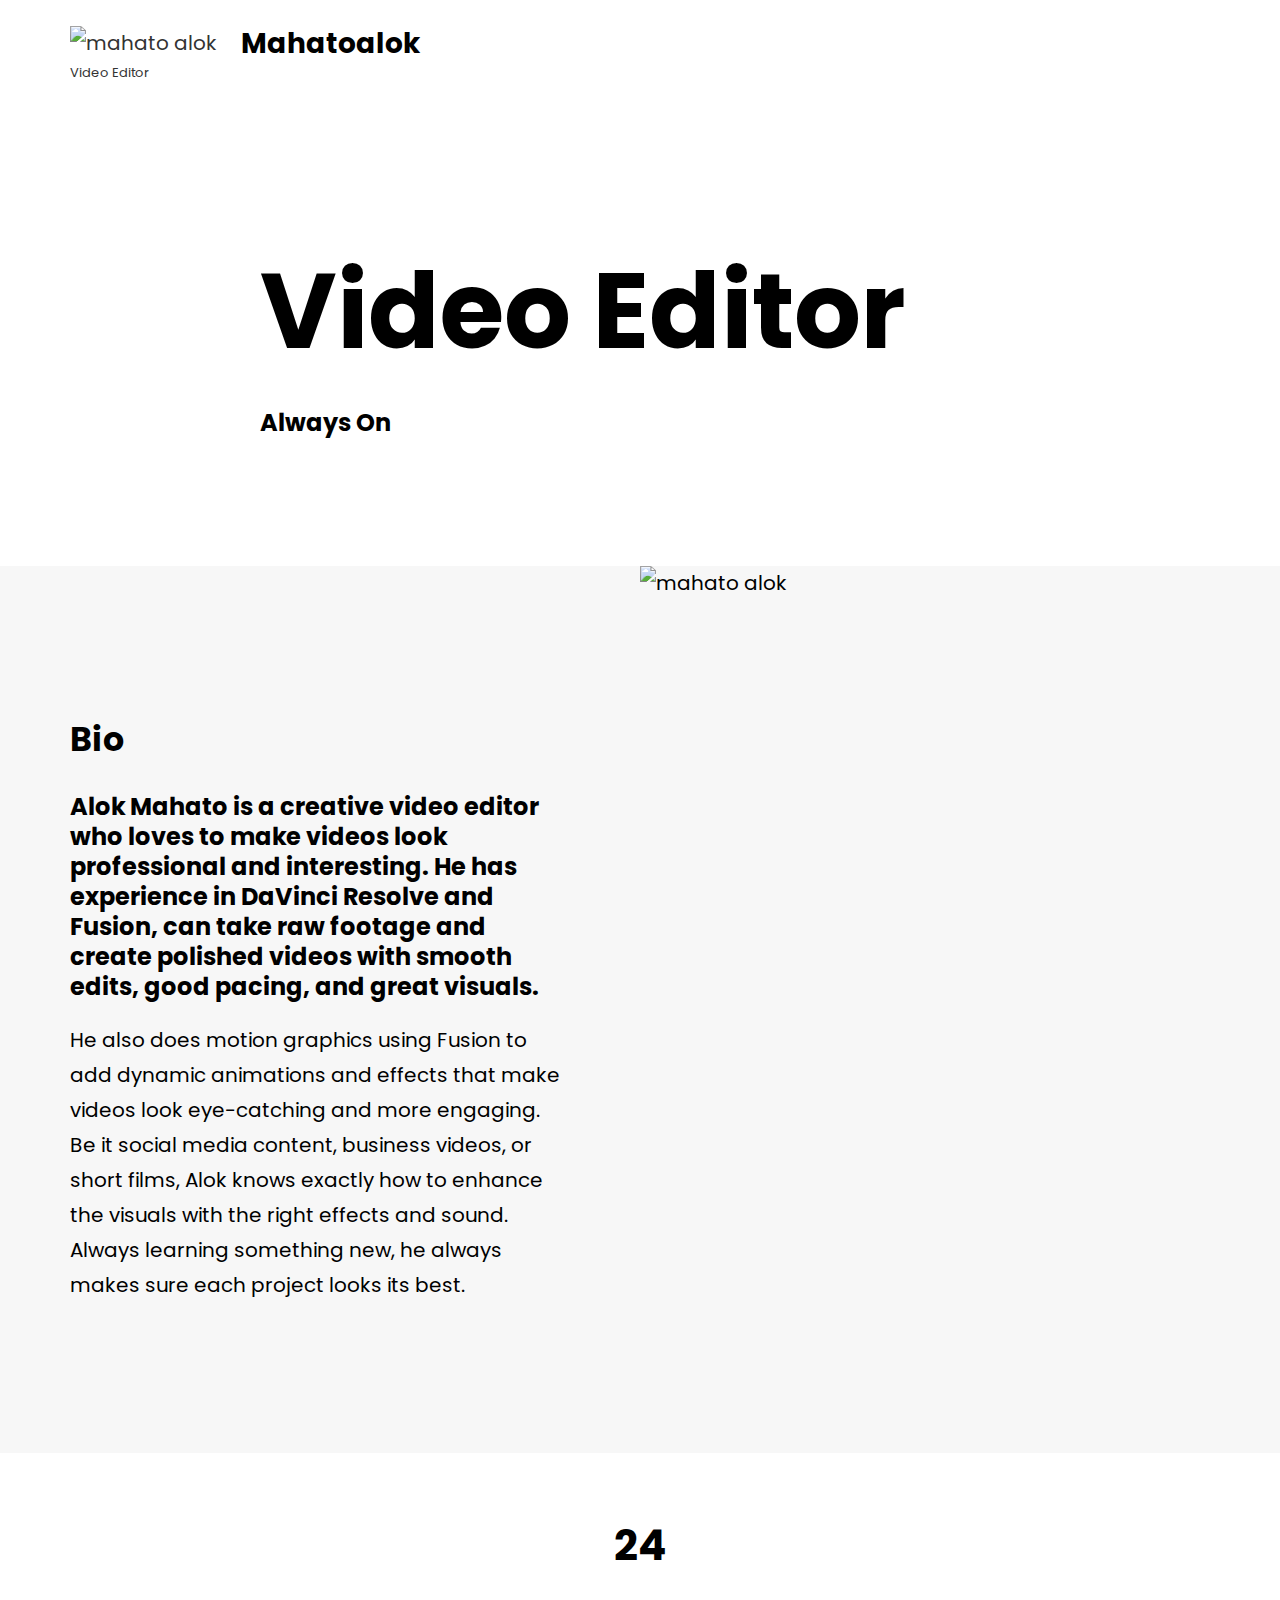
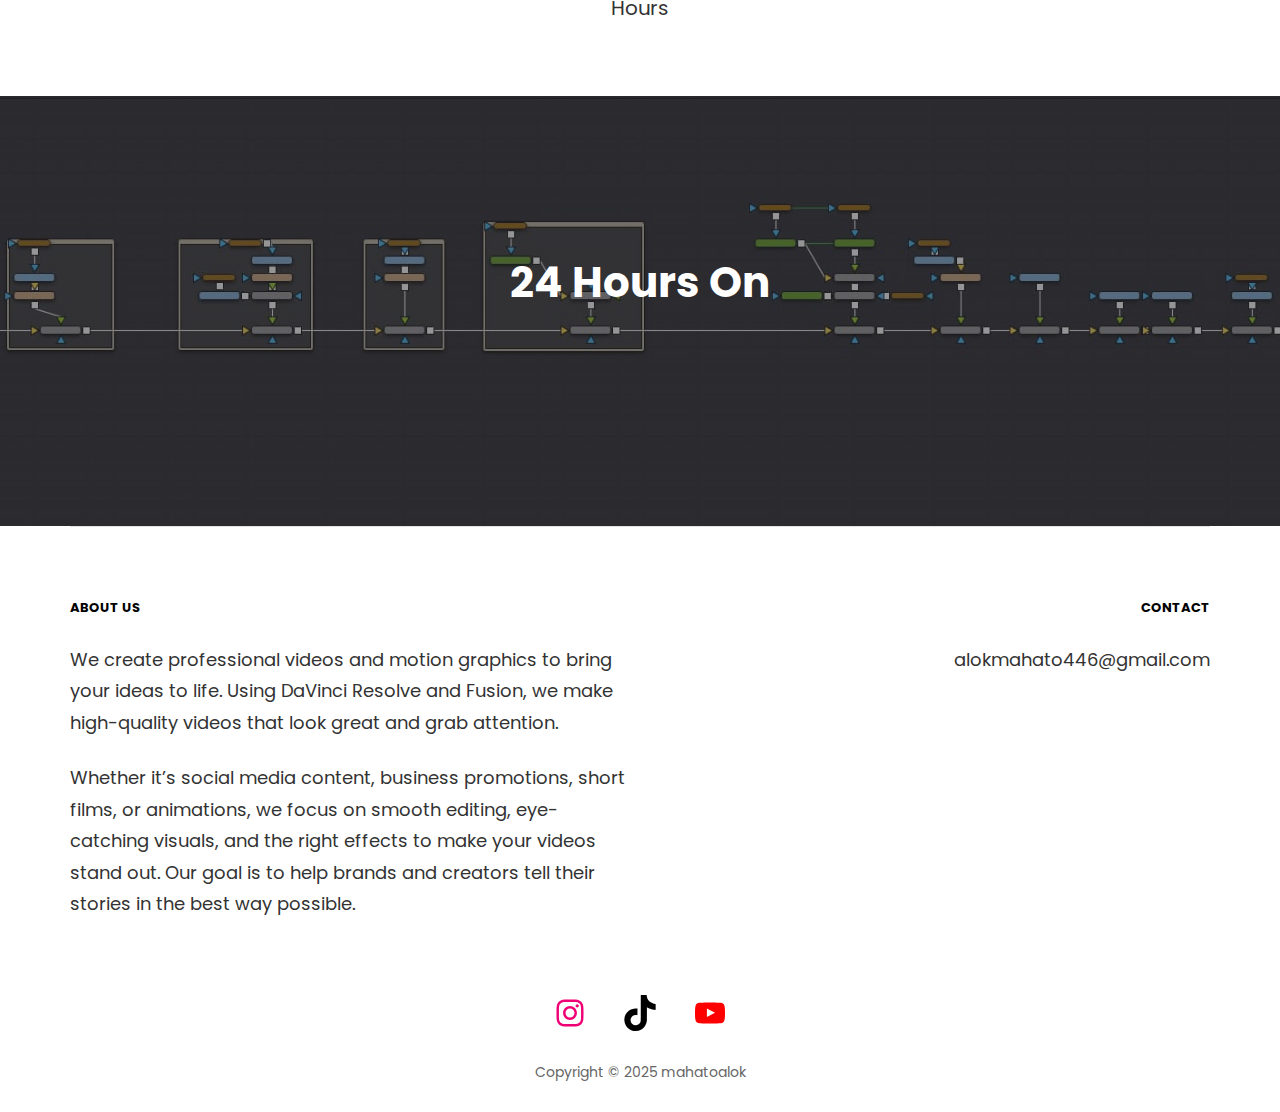
==== index.html @ 95d814dc "Add files via upload" ====
<!DOCTYPE html>
<html lang="en-US">
<head>
	<meta charset="UTF-8">
	<meta name="viewport" content="width=device-width, initial-scale=1">
<meta name="robots" content="max-image-preview:large">
	<style>img:is([sizes="auto" i], [sizes^="auto," i]) { contain-intrinsic-size: 3000px 1500px }</style>
	<title>mahatoalok &#8211; Video Editor</title>
<link rel="alternate" type="application/rss+xml" title="mahatoalok &raquo; Feed" href="./index.php/feed/index.html">
<link rel="alternate" type="application/rss+xml" title="mahatoalok &raquo; Comments Feed" href="./index.php/comments/feed/index.html">
<script>
window._wpemojiSettings = {"baseUrl":"https:\/\/s.w.org\/images\/core\/emoji\/15.0.3\/72x72\/","ext":".png","svgUrl":"https:\/\/s.w.org\/images\/core\/emoji\/15.0.3\/svg\/","svgExt":".svg","source":{"concatemoji":".\/\/wp-includes\/js\/wp-emoji-release.min.js?ver=6.7.2"}};
/*! This file is auto-generated */
!function(i,n){var o,s,e;function c(e){try{var t={supportTests:e,timestamp:(new Date).valueOf()};sessionStorage.setItem(o,JSON.stringify(t))}catch(e){}}function p(e,t,n){e.clearRect(0,0,e.canvas.width,e.canvas.height),e.fillText(t,0,0);var t=new Uint32Array(e.getImageData(0,0,e.canvas.width,e.canvas.height).data),r=(e.clearRect(0,0,e.canvas.width,e.canvas.height),e.fillText(n,0,0),new Uint32Array(e.getImageData(0,0,e.canvas.width,e.canvas.height).data));return t.every(function(e,t){return e===r[t]})}function u(e,t,n){switch(t){case"flag":return n(e,"🏳️‍⚧️","🏳️​⚧️")?!1:!n(e,"🇺🇳","🇺​🇳")&&!n(e,"🏴󠁧󠁢󠁥󠁮󠁧󠁿","🏴​󠁧​󠁢​󠁥​󠁮​󠁧​󠁿");case"emoji":return!n(e,"🐦‍⬛","🐦​⬛")}return!1}function f(e,t,n){var r="undefined"!=typeof WorkerGlobalScope&&self instanceof WorkerGlobalScope?new OffscreenCanvas(300,150):i.createElement("canvas"),a=r.getContext("2d",{willReadFrequently:!0}),o=(a.textBaseline="top",a.font="600 32px Arial",{});return e.forEach(function(e){o[e]=t(a,e,n)}),o}function t(e){var t=i.createElement("script");t.src=e,t.defer=!0,i.head.appendChild(t)}"undefined"!=typeof Promise&&(o="wpEmojiSettingsSupports",s=["flag","emoji"],n.supports={everything:!0,everythingExceptFlag:!0},e=new Promise(function(e){i.addEventListener("DOMContentLoaded",e,{once:!0})}),new Promise(function(t){var n=function(){try{var e=JSON.parse(sessionStorage.getItem(o));if("object"==typeof e&&"number"==typeof e.timestamp&&(new Date).valueOf()<e.timestamp+604800&&"object"==typeof e.supportTests)return e.supportTests}catch(e){}return null}();if(!n){if("undefined"!=typeof Worker&&"undefined"!=typeof OffscreenCanvas&&"undefined"!=typeof URL&&URL.createObjectURL&&"undefined"!=typeof Blob)try{var e="postMessage("+f.toString()+"("+[JSON.stringify(s),u.toString(),p.toString()].join(",")+"));",r=new Blob([e],{type:"text/javascript"}),a=new Worker(URL.createObjectURL(r),{name:"wpTestEmojiSupports"});return void(a.onmessage=function(e){c(n=e.data),a.terminate(),t(n)})}catch(e){}c(n=f(s,u,p))}t(n)}).then(function(e){for(var t in e)n.supports[t]=e[t],n.supports.everything=n.supports.everything&&n.supports[t],"flag"!==t&&(n.supports.everythingExceptFlag=n.supports.everythingExceptFlag&&n.supports[t]);n.supports.everythingExceptFlag=n.supports.everythingExceptFlag&&!n.supports.flag,n.DOMReady=!1,n.readyCallback=function(){n.DOMReady=!0}}).then(function(){return e}).then(function(){var e;n.supports.everything||(n.readyCallback(),(e=n.source||{}).concatemoji?t(e.concatemoji):e.wpemoji&&e.twemoji&&(t(e.twemoji),t(e.wpemoji)))}))}((window,document),window._wpemojiSettings);
</script>
<style id="wp-block-image-inline-css">.wp-block-image a{display:inline-block}.wp-block-image img{box-sizing:border-box;height:auto;max-width:100%;vertical-align:bottom}@media (prefers-reduced-motion:no-preference){.wp-block-image img.hide{visibility:hidden}.wp-block-image img.show{animation:show-content-image .4s}}.wp-block-image[style*=border-radius] img,.wp-block-image[style*=border-radius]>a{border-radius:inherit}.wp-block-image.has-custom-border img{box-sizing:border-box}.wp-block-image.aligncenter{text-align:center}.wp-block-image.alignfull a,.wp-block-image.alignwide a{width:100%}.wp-block-image.alignfull img,.wp-block-image.alignwide img{height:auto;width:100%}.wp-block-image .aligncenter,.wp-block-image .alignleft,.wp-block-image .alignright,.wp-block-image.aligncenter,.wp-block-image.alignleft,.wp-block-image.alignright{display:table}.wp-block-image .aligncenter>figcaption,.wp-block-image .alignleft>figcaption,.wp-block-image .alignright>figcaption,.wp-block-image.aligncenter>figcaption,.wp-block-image.alignleft>figcaption,.wp-block-image.alignright>figcaption{caption-side:bottom;display:table-caption}.wp-block-image .alignleft{float:left;margin:.5em 1em .5em 0}.wp-block-image .alignright{float:right;margin:.5em 0 .5em 1em}.wp-block-image .aligncenter{margin-left:auto;margin-right:auto}.wp-block-image :where(figcaption){margin-bottom:1em;margin-top:.5em}.wp-block-image.is-style-circle-mask img{border-radius:9999px}@supports ((-webkit-mask-image:none) or (mask-image:none)) or (-webkit-mask-image:none){.wp-block-image.is-style-circle-mask img{border-radius:0;-webkit-mask-image:url('data:image/svg+xml;utf8,<svg viewBox="0 0 100 100" xmlns="http://www.w3.org/2000/svg"><circle cx="50" cy="50" r="50"/></svg>');mask-image:url('data:image/svg+xml;utf8,<svg viewBox="0 0 100 100" xmlns="http://www.w3.org/2000/svg"><circle cx="50" cy="50" r="50"/></svg>');mask-mode:alpha;-webkit-mask-position:center;mask-position:center;-webkit-mask-repeat:no-repeat;mask-repeat:no-repeat;-webkit-mask-size:contain;mask-size:contain}}:root :where(.wp-block-image.is-style-rounded img,.wp-block-image .is-style-rounded img){border-radius:9999px}.wp-block-image figure{margin:0}.wp-lightbox-container{display:flex;flex-direction:column;position:relative}.wp-lightbox-container img{cursor:zoom-in}.wp-lightbox-container img:hover+button{opacity:1}.wp-lightbox-container button{align-items:center;-webkit-backdrop-filter:blur(16px) saturate(180%);backdrop-filter:blur(16px) saturate(180%);background-color:#5a5a5a40;border:none;border-radius:4px;cursor:zoom-in;display:flex;height:20px;justify-content:center;opacity:0;padding:0;position:absolute;right:16px;text-align:center;top:16px;transition:opacity .2s ease;width:20px;z-index:100}.wp-lightbox-container button:focus-visible{outline:3px auto #5a5a5a40;outline:3px auto -webkit-focus-ring-color;outline-offset:3px}.wp-lightbox-container button:hover{cursor:pointer;opacity:1}.wp-lightbox-container button:focus{opacity:1}.wp-lightbox-container button:focus,.wp-lightbox-container button:hover,.wp-lightbox-container button:not(:hover):not(:active):not(.has-background){background-color:#5a5a5a40;border:none}.wp-lightbox-overlay{box-sizing:border-box;cursor:zoom-out;height:100vh;left:0;overflow:hidden;position:fixed;top:0;visibility:hidden;width:100%;z-index:100000}.wp-lightbox-overlay .close-button{align-items:center;cursor:pointer;display:flex;justify-content:center;min-height:40px;min-width:40px;padding:0;position:absolute;right:calc(env(safe-area-inset-right) + 16px);top:calc(env(safe-area-inset-top) + 16px);z-index:5000000}.wp-lightbox-overlay .close-button:focus,.wp-lightbox-overlay .close-button:hover,.wp-lightbox-overlay .close-button:not(:hover):not(:active):not(.has-background){background:none;border:none}.wp-lightbox-overlay .lightbox-image-container{height:var(--wp--lightbox-container-height);left:50%;overflow:hidden;position:absolute;top:50%;transform:translate(-50%,-50%);transform-origin:top left;width:var(--wp--lightbox-container-width);z-index:9999999999}.wp-lightbox-overlay .wp-block-image{align-items:center;box-sizing:border-box;display:flex;height:100%;justify-content:center;margin:0;position:relative;transform-origin:0 0;width:100%;z-index:3000000}.wp-lightbox-overlay .wp-block-image img{height:var(--wp--lightbox-image-height);min-height:var(--wp--lightbox-image-height);min-width:var(--wp--lightbox-image-width);width:var(--wp--lightbox-image-width)}.wp-lightbox-overlay .wp-block-image figcaption{display:none}.wp-lightbox-overlay button{background:none;border:none}.wp-lightbox-overlay .scrim{background-color:#fff;height:100%;opacity:.9;position:absolute;width:100%;z-index:2000000}.wp-lightbox-overlay.active{animation:turn-on-visibility .25s both;visibility:visible}.wp-lightbox-overlay.active img{animation:turn-on-visibility .35s both}.wp-lightbox-overlay.show-closing-animation:not(.active){animation:turn-off-visibility .35s both}.wp-lightbox-overlay.show-closing-animation:not(.active) img{animation:turn-off-visibility .25s both}@media (prefers-reduced-motion:no-preference){.wp-lightbox-overlay.zoom.active{animation:none;opacity:1;visibility:visible}.wp-lightbox-overlay.zoom.active .lightbox-image-container{animation:lightbox-zoom-in .4s}.wp-lightbox-overlay.zoom.active .lightbox-image-container img{animation:none}.wp-lightbox-overlay.zoom.active .scrim{animation:turn-on-visibility .4s forwards}.wp-lightbox-overlay.zoom.show-closing-animation:not(.active){animation:none}.wp-lightbox-overlay.zoom.show-closing-animation:not(.active) .lightbox-image-container{animation:lightbox-zoom-out .4s}.wp-lightbox-overlay.zoom.show-closing-animation:not(.active) .lightbox-image-container img{animation:none}.wp-lightbox-overlay.zoom.show-closing-animation:not(.active) .scrim{animation:turn-off-visibility .4s forwards}}@keyframes show-content-image{0%{visibility:hidden}99%{visibility:hidden}to{visibility:visible}}@keyframes turn-on-visibility{0%{opacity:0}to{opacity:1}}@keyframes turn-off-visibility{0%{opacity:1;visibility:visible}99%{opacity:0;visibility:visible}to{opacity:0;visibility:hidden}}@keyframes lightbox-zoom-in{0%{transform:translate(calc((-100vw + var(--wp--lightbox-scrollbar-width))/2 + var(--wp--lightbox-initial-left-position)),calc(-50vh + var(--wp--lightbox-initial-top-position))) scale(var(--wp--lightbox-scale))}to{transform:translate(-50%,-50%) scale(1)}}@keyframes lightbox-zoom-out{0%{transform:translate(-50%,-50%) scale(1);visibility:visible}99%{visibility:visible}to{transform:translate(calc((-100vw + var(--wp--lightbox-scrollbar-width))/2 + var(--wp--lightbox-initial-left-position)),calc(-50vh + var(--wp--lightbox-initial-top-position))) scale(var(--wp--lightbox-scale));visibility:hidden}}</style>
<style id="wp-block-image-theme-inline-css">:root :where(.wp-block-image figcaption){color:#555;font-size:13px;text-align:center}.is-dark-theme :root :where(.wp-block-image figcaption){color:#ffffffa6}.wp-block-image{margin:0 0 1em}</style>
<style id="wp-block-site-title-inline-css">.wp-block-site-title{box-sizing:border-box}.wp-block-site-title :where(a){color:inherit;font-family:inherit;font-size:inherit;font-style:inherit;font-weight:inherit;letter-spacing:inherit;line-height:inherit;text-decoration:inherit}</style>
<style id="wp-block-group-inline-css">.wp-block-group{box-sizing:border-box}:where(.wp-block-group.wp-block-group-is-layout-constrained){position:relative}</style>
<style id="wp-block-group-theme-inline-css">:where(.wp-block-group.has-background){padding:1.25em 2.375em}</style>
<style id="wp-block-site-tagline-inline-css">.wp-block-site-tagline{box-sizing:border-box}</style>
<style id="wp-block-template-part-theme-inline-css">:root :where(.wp-block-template-part.has-background){margin-bottom:0;margin-top:0;padding:1.25em 2.375em}</style>
<style id="wp-block-heading-inline-css">h1.has-background,h2.has-background,h3.has-background,h4.has-background,h5.has-background,h6.has-background{padding:1.25em 2.375em}h1.has-text-align-left[style*=writing-mode]:where([style*=vertical-lr]),h1.has-text-align-right[style*=writing-mode]:where([style*=vertical-rl]),h2.has-text-align-left[style*=writing-mode]:where([style*=vertical-lr]),h2.has-text-align-right[style*=writing-mode]:where([style*=vertical-rl]),h3.has-text-align-left[style*=writing-mode]:where([style*=vertical-lr]),h3.has-text-align-right[style*=writing-mode]:where([style*=vertical-rl]),h4.has-text-align-left[style*=writing-mode]:where([style*=vertical-lr]),h4.has-text-align-right[style*=writing-mode]:where([style*=vertical-rl]),h5.has-text-align-left[style*=writing-mode]:where([style*=vertical-lr]),h5.has-text-align-right[style*=writing-mode]:where([style*=vertical-rl]),h6.has-text-align-left[style*=writing-mode]:where([style*=vertical-lr]),h6.has-text-align-right[style*=writing-mode]:where([style*=vertical-rl]){rotate:180deg}</style>
<link rel="stylesheet" id="wp-block-cover-css" href="./wp-includes/blocks/cover/style.min.css?ver=6.7.2" media="all">
<style id="wp-block-paragraph-inline-css">.is-small-text{font-size:.875em}.is-regular-text{font-size:1em}.is-large-text{font-size:2.25em}.is-larger-text{font-size:3em}.has-drop-cap:not(:focus):first-letter{float:left;font-size:8.4em;font-style:normal;font-weight:100;line-height:.68;margin:.05em .1em 0 0;text-transform:uppercase}body.rtl .has-drop-cap:not(:focus):first-letter{float:none;margin-left:.1em}p.has-drop-cap.has-background{overflow:hidden}:root :where(p.has-background){padding:1.25em 2.375em}:where(p.has-text-color:not(.has-link-color)) a{color:inherit}p.has-text-align-left[style*="writing-mode:vertical-lr"],p.has-text-align-right[style*="writing-mode:vertical-rl"]{rotate:180deg}</style>
<style id="wp-block-media-text-inline-css">.wp-block-media-text{box-sizing:border-box;
  /*!rtl:begin:ignore*/direction:ltr;
  /*!rtl:end:ignore*/display:grid;grid-template-columns:50% 1fr;grid-template-rows:auto}.wp-block-media-text.has-media-on-the-right{grid-template-columns:1fr 50%}.wp-block-media-text.is-vertically-aligned-top>.wp-block-media-text__content,.wp-block-media-text.is-vertically-aligned-top>.wp-block-media-text__media{align-self:start}.wp-block-media-text.is-vertically-aligned-center>.wp-block-media-text__content,.wp-block-media-text.is-vertically-aligned-center>.wp-block-media-text__media,.wp-block-media-text>.wp-block-media-text__content,.wp-block-media-text>.wp-block-media-text__media{align-self:center}.wp-block-media-text.is-vertically-aligned-bottom>.wp-block-media-text__content,.wp-block-media-text.is-vertically-aligned-bottom>.wp-block-media-text__media{align-self:end}.wp-block-media-text>.wp-block-media-text__media{
  /*!rtl:begin:ignore*/grid-column:1;grid-row:1;
  /*!rtl:end:ignore*/margin:0}.wp-block-media-text>.wp-block-media-text__content{direction:ltr;
  /*!rtl:begin:ignore*/grid-column:2;grid-row:1;
  /*!rtl:end:ignore*/padding:0 8%;word-break:break-word}.wp-block-media-text.has-media-on-the-right>.wp-block-media-text__media{
  /*!rtl:begin:ignore*/grid-column:2;grid-row:1
  /*!rtl:end:ignore*/}.wp-block-media-text.has-media-on-the-right>.wp-block-media-text__content{
  /*!rtl:begin:ignore*/grid-column:1;grid-row:1
  /*!rtl:end:ignore*/}.wp-block-media-text__media a{display:inline-block}.wp-block-media-text__media img,.wp-block-media-text__media video{height:auto;max-width:unset;vertical-align:middle;width:100%}.wp-block-media-text.is-image-fill>.wp-block-media-text__media{background-size:cover;height:100%;min-height:250px}.wp-block-media-text.is-image-fill>.wp-block-media-text__media>a{display:block;height:100%}.wp-block-media-text.is-image-fill>.wp-block-media-text__media img{height:1px;margin:-1px;overflow:hidden;padding:0;position:absolute;width:1px;clip:rect(0,0,0,0);border:0}.wp-block-media-text.is-image-fill-element>.wp-block-media-text__media{height:100%;min-height:250px;position:relative}.wp-block-media-text.is-image-fill-element>.wp-block-media-text__media>a{display:block;height:100%}.wp-block-media-text.is-image-fill-element>.wp-block-media-text__media img{height:100%;object-fit:cover;position:absolute;width:100%}@media (max-width:600px){.wp-block-media-text.is-stacked-on-mobile{grid-template-columns:100%!important}.wp-block-media-text.is-stacked-on-mobile>.wp-block-media-text__media{grid-column:1;grid-row:1}.wp-block-media-text.is-stacked-on-mobile>.wp-block-media-text__content{grid-column:1;grid-row:2}}</style>
<style id="wp-block-columns-inline-css">.wp-block-columns{align-items:normal!important;box-sizing:border-box;display:flex;flex-wrap:wrap!important}@media (min-width:782px){.wp-block-columns{flex-wrap:nowrap!important}}.wp-block-columns.are-vertically-aligned-top{align-items:flex-start}.wp-block-columns.are-vertically-aligned-center{align-items:center}.wp-block-columns.are-vertically-aligned-bottom{align-items:flex-end}@media (max-width:781px){.wp-block-columns:not(.is-not-stacked-on-mobile)>.wp-block-column{flex-basis:100%!important}}@media (min-width:782px){.wp-block-columns:not(.is-not-stacked-on-mobile)>.wp-block-column{flex-basis:0;flex-grow:1}.wp-block-columns:not(.is-not-stacked-on-mobile)>.wp-block-column[style*=flex-basis]{flex-grow:0}}.wp-block-columns.is-not-stacked-on-mobile{flex-wrap:nowrap!important}.wp-block-columns.is-not-stacked-on-mobile>.wp-block-column{flex-basis:0;flex-grow:1}.wp-block-columns.is-not-stacked-on-mobile>.wp-block-column[style*=flex-basis]{flex-grow:0}:where(.wp-block-columns){margin-bottom:1.75em}:where(.wp-block-columns.has-background){padding:1.25em 2.375em}.wp-block-column{flex-grow:1;min-width:0;overflow-wrap:break-word;word-break:break-word}.wp-block-column.is-vertically-aligned-top{align-self:flex-start}.wp-block-column.is-vertically-aligned-center{align-self:center}.wp-block-column.is-vertically-aligned-bottom{align-self:flex-end}.wp-block-column.is-vertically-aligned-stretch{align-self:stretch}.wp-block-column.is-vertically-aligned-bottom,.wp-block-column.is-vertically-aligned-center,.wp-block-column.is-vertically-aligned-top{width:100%}</style>
<link rel="stylesheet" id="wp-block-social-links-css" href="./wp-includes/blocks/social-links/style.min.css?ver=6.7.2" media="all">
<style id="wp-emoji-styles-inline-css">img.wp-smiley, img.emoji {
		display: inline !important;
		border: none !important;
		box-shadow: none !important;
		height: 1em !important;
		width: 1em !important;
		margin: 0 0.07em !important;
		vertical-align: -0.1em !important;
		background: none !important;
		padding: 0 !important;
	}</style>
<style id="wp-block-library-inline-css">:root{--wp-admin-theme-color:#007cba;--wp-admin-theme-color--rgb:0,124,186;--wp-admin-theme-color-darker-10:#006ba1;--wp-admin-theme-color-darker-10--rgb:0,107,161;--wp-admin-theme-color-darker-20:#005a87;--wp-admin-theme-color-darker-20--rgb:0,90,135;--wp-admin-border-width-focus:2px;--wp-block-synced-color:#7a00df;--wp-block-synced-color--rgb:122,0,223;--wp-bound-block-color:var(--wp-block-synced-color)}@media (min-resolution:192dpi){:root{--wp-admin-border-width-focus:1.5px}}.wp-element-button{cursor:pointer}:root{--wp--preset--font-size--normal:16px;--wp--preset--font-size--huge:42px}:root .has-very-light-gray-background-color{background-color:#eee}:root .has-very-dark-gray-background-color{background-color:#313131}:root .has-very-light-gray-color{color:#eee}:root .has-very-dark-gray-color{color:#313131}:root .has-vivid-green-cyan-to-vivid-cyan-blue-gradient-background{background:linear-gradient(135deg,#00d084,#0693e3)}:root .has-purple-crush-gradient-background{background:linear-gradient(135deg,#34e2e4,#4721fb 50%,#ab1dfe)}:root .has-hazy-dawn-gradient-background{background:linear-gradient(135deg,#faaca8,#dad0ec)}:root .has-subdued-olive-gradient-background{background:linear-gradient(135deg,#fafae1,#67a671)}:root .has-atomic-cream-gradient-background{background:linear-gradient(135deg,#fdd79a,#004a59)}:root .has-nightshade-gradient-background{background:linear-gradient(135deg,#330968,#31cdcf)}:root .has-midnight-gradient-background{background:linear-gradient(135deg,#020381,#2874fc)}.has-regular-font-size{font-size:1em}.has-larger-font-size{font-size:2.625em}.has-normal-font-size{font-size:var(--wp--preset--font-size--normal)}.has-huge-font-size{font-size:var(--wp--preset--font-size--huge)}.has-text-align-center{text-align:center}.has-text-align-left{text-align:left}.has-text-align-right{text-align:right}#end-resizable-editor-section{display:none}.aligncenter{clear:both}.items-justified-left{justify-content:flex-start}.items-justified-center{justify-content:center}.items-justified-right{justify-content:flex-end}.items-justified-space-between{justify-content:space-between}.screen-reader-text{border:0;clip:rect(1px,1px,1px,1px);clip-path:inset(50%);height:1px;margin:-1px;overflow:hidden;padding:0;position:absolute;width:1px;word-wrap:normal!important}.screen-reader-text:focus{background-color:#ddd;clip:auto!important;clip-path:none;color:#444;display:block;font-size:1em;height:auto;left:5px;line-height:normal;padding:15px 23px 14px;text-decoration:none;top:5px;width:auto;z-index:100000}html :where(.has-border-color){border-style:solid}html :where([style*=border-top-color]){border-top-style:solid}html :where([style*=border-right-color]){border-right-style:solid}html :where([style*=border-bottom-color]){border-bottom-style:solid}html :where([style*=border-left-color]){border-left-style:solid}html :where([style*=border-width]){border-style:solid}html :where([style*=border-top-width]){border-top-style:solid}html :where([style*=border-right-width]){border-right-style:solid}html :where([style*=border-bottom-width]){border-bottom-style:solid}html :where([style*=border-left-width]){border-left-style:solid}html :where(img[class*=wp-image-]){height:auto;max-width:100%}:where(figure){margin:0 0 1em}html :where(.is-position-sticky){--wp-admin--admin-bar--position-offset:var(--wp-admin--admin-bar--height,0px)}@media screen and (max-width:600px){html :where(.is-position-sticky){--wp-admin--admin-bar--position-offset:0px}}</style>
<style id="global-styles-inline-css">
:root{--wp--preset--aspect-ratio--square: 1;--wp--preset--aspect-ratio--4-3: 4/3;--wp--preset--aspect-ratio--3-4: 3/4;--wp--preset--aspect-ratio--3-2: 3/2;--wp--preset--aspect-ratio--2-3: 2/3;--wp--preset--aspect-ratio--16-9: 16/9;--wp--preset--aspect-ratio--9-16: 9/16;--wp--preset--color--black: #000000;--wp--preset--color--cyan-bluish-gray: #abb8c3;--wp--preset--color--white: #ffffff;--wp--preset--color--pale-pink: #f78da7;--wp--preset--color--vivid-red: #cf2e2e;--wp--preset--color--luminous-vivid-orange: #ff6900;--wp--preset--color--luminous-vivid-amber: #fcb900;--wp--preset--color--light-green-cyan: #7bdcb5;--wp--preset--color--vivid-green-cyan: #00d084;--wp--preset--color--pale-cyan-blue: #8ed1fc;--wp--preset--color--vivid-cyan-blue: #0693e3;--wp--preset--color--vivid-purple: #9b51e0;--wp--preset--color--background: #000000;--wp--preset--color--foreground: #ffffff;--wp--preset--color--secondary-bg-color: #f7f7f7;--wp--preset--color--primary: #0d0c0c;--wp--preset--color--color-light: #ffffff;--wp--preset--color--hover-color: #F95A38;--wp--preset--color--secondary-text-color: #999999;--wp--preset--color--tertiary: #666666;--wp--preset--color--body-text: #333333;--wp--preset--color--border-color: #e2e2e2;--wp--preset--color--title-color: #000000;--wp--preset--gradient--vivid-cyan-blue-to-vivid-purple: linear-gradient(135deg,rgba(6,147,227,1) 0%,rgb(155,81,224) 100%);--wp--preset--gradient--light-green-cyan-to-vivid-green-cyan: linear-gradient(135deg,rgb(122,220,180) 0%,rgb(0,208,130) 100%);--wp--preset--gradient--luminous-vivid-amber-to-luminous-vivid-orange: linear-gradient(135deg,rgba(252,185,0,1) 0%,rgba(255,105,0,1) 100%);--wp--preset--gradient--luminous-vivid-orange-to-vivid-red: linear-gradient(135deg,rgba(255,105,0,1) 0%,rgb(207,46,46) 100%);--wp--preset--gradient--very-light-gray-to-cyan-bluish-gray: linear-gradient(135deg,rgb(238,238,238) 0%,rgb(169,184,195) 100%);--wp--preset--gradient--cool-to-warm-spectrum: linear-gradient(135deg,rgb(74,234,220) 0%,rgb(151,120,209) 20%,rgb(207,42,186) 40%,rgb(238,44,130) 60%,rgb(251,105,98) 80%,rgb(254,248,76) 100%);--wp--preset--gradient--blush-light-purple: linear-gradient(135deg,rgb(255,206,236) 0%,rgb(152,150,240) 100%);--wp--preset--gradient--blush-bordeaux: linear-gradient(135deg,rgb(254,205,165) 0%,rgb(254,45,45) 50%,rgb(107,0,62) 100%);--wp--preset--gradient--luminous-dusk: linear-gradient(135deg,rgb(255,203,112) 0%,rgb(199,81,192) 50%,rgb(65,88,208) 100%);--wp--preset--gradient--pale-ocean: linear-gradient(135deg,rgb(255,245,203) 0%,rgb(182,227,212) 50%,rgb(51,167,181) 100%);--wp--preset--gradient--electric-grass: linear-gradient(135deg,rgb(202,248,128) 0%,rgb(113,206,126) 100%);--wp--preset--gradient--midnight: linear-gradient(135deg,rgb(2,3,129) 0%,rgb(40,116,252) 100%);--wp--preset--gradient--vertical-secondary-to-tertiary: linear-gradient(to bottom,var(--wp--preset--color--secondary) 0%,var(--wp--preset--color--tertiary) 100%);--wp--preset--gradient--vertical-foreground-to-background: linear-gradient(to bottom,var(--wp--preset--color--foreground) 0%,var(--wp--preset--color--background) 100%);--wp--preset--gradient--vertical-tertiary-to-background: linear-gradient(to bottom,var(--wp--preset--color--tertiary) 0%,var(--wp--preset--color--background) 100%);--wp--preset--gradient--diagonal-primary-to-foreground: linear-gradient(to bottom right,var(--wp--preset--color--primary) 0%,var(--wp--preset--color--foreground) 100%);--wp--preset--gradient--diagonal-secondary-to-background: linear-gradient(to bottom right,var(--wp--preset--color--secondary) 50%,var(--wp--preset--color--background) 50%);--wp--preset--gradient--diagonal-background-to-secondary: linear-gradient(to bottom right,var(--wp--preset--color--background) 50%,var(--wp--preset--color--secondary) 50%);--wp--preset--gradient--diagonal-tertiary-to-background: linear-gradient(to bottom right,var(--wp--preset--color--tertiary) 50%,var(--wp--preset--color--background) 50%);--wp--preset--gradient--diagonal-background-to-tertiary: linear-gradient(to bottom right,var(--wp--preset--color--background) 50%,var(--wp--preset--color--tertiary) 50%);--wp--preset--font-size--small: 15px;--wp--preset--font-size--medium: 16px;--wp--preset--font-size--large: clamp(28px,4.2vw,32px);--wp--preset--font-size--x-large: 42px;--wp--preset--font-size--tiny: 13px;--wp--preset--font-size--extra-small: 14px;--wp--preset--font-size--upper-heading: 18px;--wp--preset--font-size--body-default: clamp(18px,1.6vw,20px);--wp--preset--font-size--content-heading: clamp(20px,4.2vw,24px);--wp--preset--font-size--site-title: clamp(24px,4.2vw,28px);--wp--preset--font-size--extra-large: clamp(32px,6vw,36px);--wp--preset--font-size--semi-huge: clamp(32px,3vw,56px);--wp--preset--font-size--post-title: clamp(42px,3vw,77px);--wp--preset--font-size--huge-display: clamp(56px,8.2vw,180px);--wp--preset--font-family--poppins: "Poppins", serif;--wp--preset--font-family--smooch: "Smooch", cursive;--wp--preset--spacing--20: 0.44rem;--wp--preset--spacing--30: 0.67rem;--wp--preset--spacing--40: 1rem;--wp--preset--spacing--50: 1.5rem;--wp--preset--spacing--60: 2.25rem;--wp--preset--spacing--70: 3.38rem;--wp--preset--spacing--80: 5.06rem;--wp--preset--shadow--natural: 6px 6px 9px rgba(0, 0, 0, 0.2);--wp--preset--shadow--deep: 12px 12px 50px rgba(0, 0, 0, 0.4);--wp--preset--shadow--sharp: 6px 6px 0px rgba(0, 0, 0, 0.2);--wp--preset--shadow--outlined: 6px 6px 0px -3px rgba(255, 255, 255, 1), 6px 6px rgba(0, 0, 0, 1);--wp--preset--shadow--crisp: 6px 6px 0px rgba(0, 0, 0, 1);--wp--custom--spacing--extra-small: clamp(14px, 2.5vw, 35px);--wp--custom--spacing--wp-post: clamp(30px, 5.5vw, 49px);--wp--custom--spacing--wp-comment-horizontal: clamp(30px, 5.5vw, 56px);--wp--custom--spacing--wp-comment-vertical: clamp(30px, 5.5vw, 49px);--wp--custom--spacing--wp-block-sidebar: clamp(0px,8vw,21px);--wp--custom--spacing--wp-block-sidebar-widget: clamp(30px, 5.5vw, 63px);--wp--custom--spacing--wp-block-page-numbers: clamp(49px, 8vw, 63px);--wp--custom--spacing--normal: clamp(30px, 5.5vw, 40px);--wp--custom--spacing--small: max(1.75rem, 5.5vw);--wp--custom--spacing--medium: clamp(2rem, 8vw, calc(4 * var(--wp--style--block-gap)));--wp--custom--spacing--large: clamp(5.5rem, 10vw, 5.0625rem);--wp--custom--spacing--outer: var(--wp--custom--spacing--small, 1.25rem);--wp--custom--spacing--section-block-top: clamp(42px, 5.5vw, 105px);--wp--custom--spacing--section-block-bottom: clamp(42px, 5.5vw, 105px);--wp--custom--spacing--main-block-gap: clamp(42px, 5.5vw, 105px);--wp--custom--spacing--column-gap: clamp(30px, 5.5vw, 42px);--wp--custom--spacing--section-heading: clamp(30px, 5.5vw, 42px);--wp--custom--spacing--footer-gap: clamp(42px, 5.5vw, 70px);--wp--custom--background--hamburger-icon: url( "data:image/svg+xml,<svg viewBox='0 0 16 16' fill='%23333' xmlns='http://www.w3.org/2000/svg'><path fill-rule='evenodd' d='M2.5 12a.5.5 0 0 1 .5-.5h10a.5.5 0 0 1 0 1H3a.5.5 0 0 1-.5-.5zm0-4a.5.5 0 0 1 .5-.5h10a.5.5 0 0 1 0 1H3a.5.5 0 0 1-.5-.5zm0-4a.5.5 0 0 1 .5-.5h10a.5.5 0 0 1 0 1H3a.5.5 0 0 1-.5-.5z'/>" );--wp--custom--typography--font-size--heading-one: clamp(42px,3vw,56px);--wp--custom--typography--font-size--heading-two: clamp(32px,2.6vw,49px);--wp--custom--typography--font-size--heading-three: clamp(28px,1.9vw,36px);--wp--custom--typography--font-size--heading-four: clamp(24px,1.5vw,28px);--wp--custom--typography--font-size--heading-five: clamp(18px,1.3vw,24px);--wp--custom--typography--font-size--heading-six: 18px;--wp--custom--typography--font-size--post-title: var(--wp--preset--font-size--post-title);--wp--custom--typography--line-height--heading-one: 1.375;--wp--custom--typography--line-height--heading-two: 1.428;--wp--custom--typography--line-height--heading-three: 1.361;--wp--custom--typography--line-height--heading-four: 1.25;--wp--custom--typography--line-height--heading-five: 1.1667;--wp--custom--typography--line-height--heading-six: 1.75;--wp--custom--typography--line-height--paragraph: 1.75;--wp--custom--typography--line-height--post-title: 1.375;--wp--custom--typography--line-height--extra-small: 21px;--wp--custom--typography--line-height--small: 28px;--wp--custom--typography--line-height--normal: normal;--wp--custom--typography--font-weight--light: 300;--wp--custom--typography--font-weight--normal: 400;--wp--custom--typography--font-weight--medium: 500;--wp--custom--typography--font-weight--semi-bold: 600;--wp--custom--typography--font-weight--bold: 700;--wp--custom--typography--font-weight--extra-bold: 900;}:root { --wp--style--global--content-size: 760px;--wp--style--global--wide-size: 1400px; }:where(body) { margin: 0; }.wp-site-blocks > .alignleft { float: left; margin-right: 2em; }.wp-site-blocks > .alignright { float: right; margin-left: 2em; }.wp-site-blocks > .aligncenter { justify-content: center; margin-left: auto; margin-right: auto; }:where(.wp-site-blocks) > * { margin-block-start: 1.5rem; margin-block-end: 0; }:where(.wp-site-blocks) > :first-child { margin-block-start: 0; }:where(.wp-site-blocks) > :last-child { margin-block-end: 0; }:root { --wp--style--block-gap: 1.5rem; }:root :where(.is-layout-flow) > :first-child{margin-block-start: 0;}:root :where(.is-layout-flow) > :last-child{margin-block-end: 0;}:root :where(.is-layout-flow) > *{margin-block-start: 1.5rem;margin-block-end: 0;}:root :where(.is-layout-constrained) > :first-child{margin-block-start: 0;}:root :where(.is-layout-constrained) > :last-child{margin-block-end: 0;}:root :where(.is-layout-constrained) > *{margin-block-start: 1.5rem;margin-block-end: 0;}:root :where(.is-layout-flex){gap: 1.5rem;}:root :where(.is-layout-grid){gap: 1.5rem;}.is-layout-flow > .alignleft{float: left;margin-inline-start: 0;margin-inline-end: 2em;}.is-layout-flow > .alignright{float: right;margin-inline-start: 2em;margin-inline-end: 0;}.is-layout-flow > .aligncenter{margin-left: auto !important;margin-right: auto !important;}.is-layout-constrained > .alignleft{float: left;margin-inline-start: 0;margin-inline-end: 2em;}.is-layout-constrained > .alignright{float: right;margin-inline-start: 2em;margin-inline-end: 0;}.is-layout-constrained > .aligncenter{margin-left: auto !important;margin-right: auto !important;}.is-layout-constrained > :where(:not(.alignleft):not(.alignright):not(.alignfull)){max-width: var(--wp--style--global--content-size);margin-left: auto !important;margin-right: auto !important;}.is-layout-constrained > .alignwide{max-width: var(--wp--style--global--wide-size);}body .is-layout-flex{display: flex;}.is-layout-flex{flex-wrap: wrap;align-items: center;}.is-layout-flex > :is(*, div){margin: 0;}body .is-layout-grid{display: grid;}.is-layout-grid > :is(*, div){margin: 0;}body{background-color: var(--wp--preset--color--foreground);color: var(--wp--preset--color--body-text);font-family: var(--wp--preset--font-family--poppins);font-size: var(--wp--preset--font-size--body-default);line-height: var(--wp--custom--typography--line-height--paragraph);padding-top: 0px;padding-right: 0px;padding-bottom: 0px;padding-left: 0px;}a:where(:not(.wp-element-button)){color: var(--wp--preset--color--tertiary);text-decoration: underline;}h1{font-size: var(--wp--custom--typography--font-size--heading-one);line-height: var(--wp--custom--typography--line-height--heading-one);}h2{font-size: var(--wp--custom--typography--font-size--heading-two);line-height: var(--wp--custom--typography--line-height--heading-two);}h3{font-size: var(--wp--custom--typography--font-size--heading-three);line-height: var(--wp--custom--typography--line-height--heading-three);}h4{font-size: var(--wp--custom--typography--font-size--heading-four);line-height: var(--wp--custom--typography--line-height--heading-four);}h5{font-size: var(--wp--custom--typography--font-size--heading-five);line-height: var(--wp--custom--typography--line-height--heading-five);}h6{font-size: var(--wp--custom--typography--font-size--heading-six);line-height: var(--wp--custom--typography--line-height--heading-six);}:root :where(.wp-element-button, .wp-block-button__link){background-color: #32373c;border-width: 0;color: #fff;font-family: inherit;font-size: inherit;line-height: inherit;padding: calc(0.667em + 2px) calc(1.333em + 2px);text-decoration: none;}.has-black-color{color: var(--wp--preset--color--black) !important;}.has-cyan-bluish-gray-color{color: var(--wp--preset--color--cyan-bluish-gray) !important;}.has-white-color{color: var(--wp--preset--color--white) !important;}.has-pale-pink-color{color: var(--wp--preset--color--pale-pink) !important;}.has-vivid-red-color{color: var(--wp--preset--color--vivid-red) !important;}.has-luminous-vivid-orange-color{color: var(--wp--preset--color--luminous-vivid-orange) !important;}.has-luminous-vivid-amber-color{color: var(--wp--preset--color--luminous-vivid-amber) !important;}.has-light-green-cyan-color{color: var(--wp--preset--color--light-green-cyan) !important;}.has-vivid-green-cyan-color{color: var(--wp--preset--color--vivid-green-cyan) !important;}.has-pale-cyan-blue-color{color: var(--wp--preset--color--pale-cyan-blue) !important;}.has-vivid-cyan-blue-color{color: var(--wp--preset--color--vivid-cyan-blue) !important;}.has-vivid-purple-color{color: var(--wp--preset--color--vivid-purple) !important;}.has-background-color{color: var(--wp--preset--color--background) !important;}.has-foreground-color{color: var(--wp--preset--color--foreground) !important;}.has-secondary-bg-color-color{color: var(--wp--preset--color--secondary-bg-color) !important;}.has-primary-color{color: var(--wp--preset--color--primary) !important;}.has-color-light-color{color: var(--wp--preset--color--color-light) !important;}.has-hover-color-color{color: var(--wp--preset--color--hover-color) !important;}.has-secondary-text-color-color{color: var(--wp--preset--color--secondary-text-color) !important;}.has-tertiary-color{color: var(--wp--preset--color--tertiary) !important;}.has-body-text-color{color: var(--wp--preset--color--body-text) !important;}.has-border-color-color{color: var(--wp--preset--color--border-color) !important;}.has-title-color-color{color: var(--wp--preset--color--title-color) !important;}.has-black-background-color{background-color: var(--wp--preset--color--black) !important;}.has-cyan-bluish-gray-background-color{background-color: var(--wp--preset--color--cyan-bluish-gray) !important;}.has-white-background-color{background-color: var(--wp--preset--color--white) !important;}.has-pale-pink-background-color{background-color: var(--wp--preset--color--pale-pink) !important;}.has-vivid-red-background-color{background-color: var(--wp--preset--color--vivid-red) !important;}.has-luminous-vivid-orange-background-color{background-color: var(--wp--preset--color--luminous-vivid-orange) !important;}.has-luminous-vivid-amber-background-color{background-color: var(--wp--preset--color--luminous-vivid-amber) !important;}.has-light-green-cyan-background-color{background-color: var(--wp--preset--color--light-green-cyan) !important;}.has-vivid-green-cyan-background-color{background-color: var(--wp--preset--color--vivid-green-cyan) !important;}.has-pale-cyan-blue-background-color{background-color: var(--wp--preset--color--pale-cyan-blue) !important;}.has-vivid-cyan-blue-background-color{background-color: var(--wp--preset--color--vivid-cyan-blue) !important;}.has-vivid-purple-background-color{background-color: var(--wp--preset--color--vivid-purple) !important;}.has-background-background-color{background-color: var(--wp--preset--color--background) !important;}.has-foreground-background-color{background-color: var(--wp--preset--color--foreground) !important;}.has-secondary-bg-color-background-color{background-color: var(--wp--preset--color--secondary-bg-color) !important;}.has-primary-background-color{background-color: var(--wp--preset--color--primary) !important;}.has-color-light-background-color{background-color: var(--wp--preset--color--color-light) !important;}.has-hover-color-background-color{background-color: var(--wp--preset--color--hover-color) !important;}.has-secondary-text-color-background-color{background-color: var(--wp--preset--color--secondary-text-color) !important;}.has-tertiary-background-color{background-color: var(--wp--preset--color--tertiary) !important;}.has-body-text-background-color{background-color: var(--wp--preset--color--body-text) !important;}.has-border-color-background-color{background-color: var(--wp--preset--color--border-color) !important;}.has-title-color-background-color{background-color: var(--wp--preset--color--title-color) !important;}.has-black-border-color{border-color: var(--wp--preset--color--black) !important;}.has-cyan-bluish-gray-border-color{border-color: var(--wp--preset--color--cyan-bluish-gray) !important;}.has-white-border-color{border-color: var(--wp--preset--color--white) !important;}.has-pale-pink-border-color{border-color: var(--wp--preset--color--pale-pink) !important;}.has-vivid-red-border-color{border-color: var(--wp--preset--color--vivid-red) !important;}.has-luminous-vivid-orange-border-color{border-color: var(--wp--preset--color--luminous-vivid-orange) !important;}.has-luminous-vivid-amber-border-color{border-color: var(--wp--preset--color--luminous-vivid-amber) !important;}.has-light-green-cyan-border-color{border-color: var(--wp--preset--color--light-green-cyan) !important;}.has-vivid-green-cyan-border-color{border-color: var(--wp--preset--color--vivid-green-cyan) !important;}.has-pale-cyan-blue-border-color{border-color: var(--wp--preset--color--pale-cyan-blue) !important;}.has-vivid-cyan-blue-border-color{border-color: var(--wp--preset--color--vivid-cyan-blue) !important;}.has-vivid-purple-border-color{border-color: var(--wp--preset--color--vivid-purple) !important;}.has-background-border-color{border-color: var(--wp--preset--color--background) !important;}.has-foreground-border-color{border-color: var(--wp--preset--color--foreground) !important;}.has-secondary-bg-color-border-color{border-color: var(--wp--preset--color--secondary-bg-color) !important;}.has-primary-border-color{border-color: var(--wp--preset--color--primary) !important;}.has-color-light-border-color{border-color: var(--wp--preset--color--color-light) !important;}.has-hover-color-border-color{border-color: var(--wp--preset--color--hover-color) !important;}.has-secondary-text-color-border-color{border-color: var(--wp--preset--color--secondary-text-color) !important;}.has-tertiary-border-color{border-color: var(--wp--preset--color--tertiary) !important;}.has-body-text-border-color{border-color: var(--wp--preset--color--body-text) !important;}.has-border-color-border-color{border-color: var(--wp--preset--color--border-color) !important;}.has-title-color-border-color{border-color: var(--wp--preset--color--title-color) !important;}.has-vivid-cyan-blue-to-vivid-purple-gradient-background{background: var(--wp--preset--gradient--vivid-cyan-blue-to-vivid-purple) !important;}.has-light-green-cyan-to-vivid-green-cyan-gradient-background{background: var(--wp--preset--gradient--light-green-cyan-to-vivid-green-cyan) !important;}.has-luminous-vivid-amber-to-luminous-vivid-orange-gradient-background{background: var(--wp--preset--gradient--luminous-vivid-amber-to-luminous-vivid-orange) !important;}.has-luminous-vivid-orange-to-vivid-red-gradient-background{background: var(--wp--preset--gradient--luminous-vivid-orange-to-vivid-red) !important;}.has-very-light-gray-to-cyan-bluish-gray-gradient-background{background: var(--wp--preset--gradient--very-light-gray-to-cyan-bluish-gray) !important;}.has-cool-to-warm-spectrum-gradient-background{background: var(--wp--preset--gradient--cool-to-warm-spectrum) !important;}.has-blush-light-purple-gradient-background{background: var(--wp--preset--gradient--blush-light-purple) !important;}.has-blush-bordeaux-gradient-background{background: var(--wp--preset--gradient--blush-bordeaux) !important;}.has-luminous-dusk-gradient-background{background: var(--wp--preset--gradient--luminous-dusk) !important;}.has-pale-ocean-gradient-background{background: var(--wp--preset--gradient--pale-ocean) !important;}.has-electric-grass-gradient-background{background: var(--wp--preset--gradient--electric-grass) !important;}.has-midnight-gradient-background{background: var(--wp--preset--gradient--midnight) !important;}.has-vertical-secondary-to-tertiary-gradient-background{background: var(--wp--preset--gradient--vertical-secondary-to-tertiary) !important;}.has-vertical-foreground-to-background-gradient-background{background: var(--wp--preset--gradient--vertical-foreground-to-background) !important;}.has-vertical-tertiary-to-background-gradient-background{background: var(--wp--preset--gradient--vertical-tertiary-to-background) !important;}.has-diagonal-primary-to-foreground-gradient-background{background: var(--wp--preset--gradient--diagonal-primary-to-foreground) !important;}.has-diagonal-secondary-to-background-gradient-background{background: var(--wp--preset--gradient--diagonal-secondary-to-background) !important;}.has-diagonal-background-to-secondary-gradient-background{background: var(--wp--preset--gradient--diagonal-background-to-secondary) !important;}.has-diagonal-tertiary-to-background-gradient-background{background: var(--wp--preset--gradient--diagonal-tertiary-to-background) !important;}.has-diagonal-background-to-tertiary-gradient-background{background: var(--wp--preset--gradient--diagonal-background-to-tertiary) !important;}.has-small-font-size{font-size: var(--wp--preset--font-size--small) !important;}.has-medium-font-size{font-size: var(--wp--preset--font-size--medium) !important;}.has-large-font-size{font-size: var(--wp--preset--font-size--large) !important;}.has-x-large-font-size{font-size: var(--wp--preset--font-size--x-large) !important;}.has-tiny-font-size{font-size: var(--wp--preset--font-size--tiny) !important;}.has-extra-small-font-size{font-size: var(--wp--preset--font-size--extra-small) !important;}.has-upper-heading-font-size{font-size: var(--wp--preset--font-size--upper-heading) !important;}.has-body-default-font-size{font-size: var(--wp--preset--font-size--body-default) !important;}.has-content-heading-font-size{font-size: var(--wp--preset--font-size--content-heading) !important;}.has-site-title-font-size{font-size: var(--wp--preset--font-size--site-title) !important;}.has-extra-large-font-size{font-size: var(--wp--preset--font-size--extra-large) !important;}.has-semi-huge-font-size{font-size: var(--wp--preset--font-size--semi-huge) !important;}.has-post-title-font-size{font-size: var(--wp--preset--font-size--post-title) !important;}.has-huge-display-font-size{font-size: var(--wp--preset--font-size--huge-display) !important;}.has-poppins-font-family{font-family: var(--wp--preset--font-family--poppins) !important;}.has-smooch-font-family{font-family: var(--wp--preset--font-family--smooch) !important;}
:root :where(.wp-block-social-links){font-size: var(--wp--preset--font-size--body-default);}
:root :where(.wp-block-site-title){font-size: var(--wp--preset--font-size--site-title);font-weight: var(--wp--custom--typography--font-weight--bold);line-height: 1.31;text-transform: capitalize;}
:root :where(.wp-block-site-tagline){color: var(--wp--preset--color--body-text);font-size: var(--wp--preset--font-size--tiny);line-height: var(--wp--custom--typography--line-height--extra-small);margin: 0;}
:root :where(.wp-block-heading){color: var(--wp--preset--color--title-color);font-weight: var(--wp--custom--typography--font-weight--bold);margin-top: 0;margin-bottom: clamp(14px, 2vw, 21px);}
</style>
<style id="core-block-supports-inline-css">.wp-container-core-group-is-layout-1{flex-wrap:nowrap;}.wp-container-core-group-is-layout-4{flex-wrap:nowrap;}.wp-container-core-group-is-layout-5{justify-content:space-between;}.wp-container-core-columns-is-layout-1{flex-wrap:nowrap;}.wp-container-core-columns-is-layout-2{flex-wrap:nowrap;}.wp-container-core-group-is-layout-12{flex-direction:column;align-items:center;}</style>
<style id="wp-block-template-skip-link-inline-css">.skip-link.screen-reader-text {
			border: 0;
			clip: rect(1px,1px,1px,1px);
			clip-path: inset(50%);
			height: 1px;
			margin: -1px;
			overflow: hidden;
			padding: 0;
			position: absolute !important;
			width: 1px;
			word-wrap: normal !important;
		}

		.skip-link.screen-reader-text:focus {
			background-color: #eee;
			clip: auto !important;
			clip-path: none;
			color: #444;
			display: block;
			font-size: 1em;
			height: auto;
			left: 5px;
			line-height: normal;
			padding: 15px 23px 14px;
			text-decoration: none;
			top: 5px;
			width: auto;
			z-index: 100000;
		}</style>
<link rel="stylesheet" id="Rhythmic-style-css" href="./wp-content/themes/rhythmic/style.css?ver=1738567335" media="all">
<link rel="https://api.w.org/" href="./index.php/wp-json/index.html">
<link rel="EditURI" type="application/rsd+xml" title="RSD" href="./xmlrpc.php?rsd">
<meta name="generator" content="WordPress 6.7.2">
<style class="wp-fonts-local">@font-face{font-family:Poppins;font-style:normal;font-weight:300;font-display:fallback;src:url('./wp-content/themes/rhythmic/assets/fonts/poppins/Poppins-Light.woff2') format('woff2');font-stretch:normal;}
@font-face{font-family:Poppins;font-style:normal;font-weight:400;font-display:fallback;src:url('./wp-content/themes/rhythmic/assets/fonts/poppins/Poppins-Regular.woff2') format('woff2');font-stretch:normal;}
@font-face{font-family:Poppins;font-style:italic;font-weight:400;font-display:fallback;src:url('./wp-content/themes/rhythmic/assets/fonts/poppins/Poppins-Italic.woff2') format('woff2');font-stretch:normal;}
@font-face{font-family:Poppins;font-style:normal;font-weight:500;font-display:fallback;src:url('./wp-content/themes/rhythmic/assets/fonts/poppins/Poppins-Medium.woff2') format('woff2');font-stretch:normal;}
@font-face{font-family:Poppins;font-style:normal;font-weight:600;font-display:fallback;src:url('./wp-content/themes/rhythmic/assets/fonts/poppins/Poppins-SemiBold.woff2') format('woff2');font-stretch:normal;}
@font-face{font-family:Poppins;font-style:normal;font-weight:700;font-display:fallback;src:url('./wp-content/themes/rhythmic/assets/fonts/poppins/Poppins-Bold.woff2') format('woff2');font-stretch:normal;}
@font-face{font-family:Poppins;font-style:normal;font-weight:800;font-display:fallback;src:url('./wp-content/themes/rhythmic/assets/fonts/poppins/Poppins-ExtraBold.woff2') format('woff2');font-stretch:normal;}
@font-face{font-family:Poppins;font-style:normal;font-weight:900;font-display:fallback;src:url('./wp-content/themes/rhythmic/assets/fonts/poppins/Poppins-Black.woff2') format('woff2');font-stretch:normal;}
@font-face{font-family:Smooch;font-style:normal;font-weight:400;font-display:fallback;src:url('./wp-content/themes/rhythmic/assets/fonts/smooch/Smooch-Regular.woff2') format('woff2');font-stretch:normal;}</style>
</head>

<body class="home blog wp-embed-responsive">

<div class="wp-site-blocks">
<header class="wp-block-template-part">
<div class="wp-block-group alignwide header is-layout-constrained wp-block-group-is-layout-constrained">
<div class="wp-block-group alignwide is-content-justification-space-between is-layout-flex wp-container-core-group-is-layout-5 wp-block-group-is-layout-flex">
<div class="wp-block-group site-section is-nowrap is-layout-flex wp-container-core-group-is-layout-4 wp-block-group-is-layout-flex">
<div class="wp-block-group is-layout-flow wp-block-group-is-layout-flow">
<div class="wp-block-group is-layout-flow wp-block-group-is-layout-flow">
<div class="wp-block-group is-nowrap is-layout-flex wp-container-core-group-is-layout-1 wp-block-group-is-layout-flex">
<figure class="wp-block-image size-full is-resized"><img fetchpriority="high" decoding="async" width="6000" height="4000" src="./wp-content/uploads/2025/02/IMG_0011.jpg" alt="mahato alok" class="wp-image-33" style="width:29px;height:auto"></figure>


<h1 class="wp-block-site-title"><a href="./index.html" target="_self" rel="home" aria-current="page">mahatoalok</a></h1>
</div>
</div>


<p style="margin-top:0;" class="wp-block-site-tagline">Video Editor</p>
</div>
</div>
</div>
</div>
</header>


<main class="wp-block-group front-page is-layout-constrained wp-block-group-is-layout-constrained">
<div class="wp-block-cover alignfull is-light header-media wp-block-section">
<span aria-hidden="true" class="wp-block-cover__background has-background-dim-0 has-background-dim"></span><div class="wp-block-cover__inner-container is-layout-flow wp-block-cover-is-layout-flow">
<div class="wp-block-group is-layout-constrained wp-block-group-is-layout-constrained">
<h2 class="wp-block-heading has-huge-display-font-size">Video Editor</h2>



<h4 class="wp-block-heading has-content-heading-font-size">Always On</h4>
</div>
</div>
</div>



<div class="wp-block-cover alignfull is-light hero-section wp-block-section">
<span aria-hidden="true" class="wp-block-cover__background has-background-dim-0 has-background-dim" style="background-color:#b2b2b2"></span><img width="6000" height="4000" class="wp-block-cover__image-background wp-image-33" alt="mahato alok" src="./wp-content/uploads/2025/02/IMG_0011.jpg" data-object-fit="cover"><div class="wp-block-cover__inner-container is-layout-flow wp-block-cover-is-layout-flow">
<div class="wp-block-group is-layout-constrained wp-block-group-is-layout-constrained">
<div class="wp-block-media-text alignwide has-media-on-the-right is-stacked-on-mobile hero-content">
<div class="wp-block-media-text__content">
<h2 class="wp-block-heading">Bio</h2>



<h4 class="wp-block-heading">Alok Mahato is a creative video editor who loves to make videos look professional and interesting. He has experience in DaVinci Resolve and Fusion, can take raw footage and create polished videos with smooth edits, good pacing, and great visuals.</h4>



<p>He also does motion graphics using Fusion to add dynamic animations and effects that make videos look eye-catching and more engaging. Be it social media content, business videos, or short films, Alok knows exactly how to enhance the visuals with the right effects and sound. Always learning something new, he always makes sure each project looks its best.</p>
</div>
<figure class="wp-block-media-text__media"></figure>
</div>
</div>
</div>
</div>



<div class="wp-block-group alignfull stats-section wp-block-section is-layout-constrained wp-block-group-is-layout-constrained">
<div class="wp-block-columns alignwide is-layout-flex wp-container-core-columns-is-layout-1 wp-block-columns-is-layout-flex">
<div class="wp-block-column is-layout-flow wp-block-column-is-layout-flow">
<h2 class="wp-block-heading has-post-title-font-size">24</h2>



<p>Hours</p>
</div>
</div>
</div>



<div class="wp-block-cover alignfull contact-section wp-block-section">
<span aria-hidden="true" class="wp-block-cover__background has-background-dim" style="background-color:#2e2d32"></span><img width="1919" height="474" class="wp-block-cover__image-background wp-image-22" alt="Mahato Alok" src="./wp-content/uploads/2025/02/WhatsApp-Image-2025-02-01-at-3.21.56-PM.jpeg" style="object-position:79% 0%" data-object-fit="cover" data-object-position="79% 0%"><div class="wp-block-cover__inner-container is-layout-flow wp-block-cover-is-layout-flow">
<div class="wp-block-group section-heading is-layout-flow wp-block-group-is-layout-flow">
<h1 class="wp-block-heading">24 Hours On</h1>
</div>
</div>
</div>
</main>


<footer class="wp-block-template-part">
<div class="wp-block-group alignfull footer is-layout-constrained wp-block-group-is-layout-constrained">
<div class="wp-block-columns alignwide upper-footer is-layout-flex wp-container-core-columns-is-layout-2 wp-block-columns-is-layout-flex">
<div class="wp-block-column is-layout-flow wp-block-column-is-layout-flow">
<p class="footer-title has-tiny-font-size">About us</p>



<p>We create professional videos and motion graphics to bring your ideas to life. Using DaVinci Resolve and Fusion, we make high-quality videos that look great and grab attention.</p>



<p>Whether it’s social media content, business promotions, short films, or animations, we focus on smooth editing, eye-catching visuals, and the right effects to make your videos stand out. Our goal is to help brands and creators tell their stories in the best way possible.</p>
</div>



<div class="wp-block-column is-layout-flow wp-block-column-is-layout-flow">
<p class="has-text-align-right footer-title has-tiny-font-size">Contact</p>



<p class="has-text-align-right">alokmahato446@gmail.com</p>
</div>
</div>



<div class="wp-block-group alignwide wp-block-footer  wp-block-site-generator bottom-footer is-layout-constrained wp-block-group-is-layout-constrained">
<div class="wp-block-group alignwide wp-block-site-info is-vertical is-content-justification-center is-layout-flex wp-container-core-group-is-layout-12 wp-block-group-is-layout-flex">
<ul class="wp-block-social-links is-style-logos-only is-layout-flex wp-block-social-links-is-layout-flex">
<li class="wp-social-link wp-social-link-instagram  wp-block-social-link"><a href="https://www.instagram.com/alokmto/" class="wp-block-social-link-anchor"><svg width="24" height="24" viewbox="0 0 24 24" version="1.1" xmlns="http://www.w3.org/2000/svg" aria-hidden="true" focusable="false"><path d="M12,4.622c2.403,0,2.688,0.009,3.637,0.052c0.877,0.04,1.354,0.187,1.671,0.31c0.42,0.163,0.72,0.358,1.035,0.673 c0.315,0.315,0.51,0.615,0.673,1.035c0.123,0.317,0.27,0.794,0.31,1.671c0.043,0.949,0.052,1.234,0.052,3.637 s-0.009,2.688-0.052,3.637c-0.04,0.877-0.187,1.354-0.31,1.671c-0.163,0.42-0.358,0.72-0.673,1.035 c-0.315,0.315-0.615,0.51-1.035,0.673c-0.317,0.123-0.794,0.27-1.671,0.31c-0.949,0.043-1.233,0.052-3.637,0.052 s-2.688-0.009-3.637-0.052c-0.877-0.04-1.354-0.187-1.671-0.31c-0.42-0.163-0.72-0.358-1.035-0.673 c-0.315-0.315-0.51-0.615-0.673-1.035c-0.123-0.317-0.27-0.794-0.31-1.671C4.631,14.688,4.622,14.403,4.622,12 s0.009-2.688,0.052-3.637c0.04-0.877,0.187-1.354,0.31-1.671c0.163-0.42,0.358-0.72,0.673-1.035 c0.315-0.315,0.615-0.51,1.035-0.673c0.317-0.123,0.794-0.27,1.671-0.31C9.312,4.631,9.597,4.622,12,4.622 M12,3 C9.556,3,9.249,3.01,8.289,3.054C7.331,3.098,6.677,3.25,6.105,3.472C5.513,3.702,5.011,4.01,4.511,4.511 c-0.5,0.5-0.808,1.002-1.038,1.594C3.25,6.677,3.098,7.331,3.054,8.289C3.01,9.249,3,9.556,3,12c0,2.444,0.01,2.751,0.054,3.711 c0.044,0.958,0.196,1.612,0.418,2.185c0.23,0.592,0.538,1.094,1.038,1.594c0.5,0.5,1.002,0.808,1.594,1.038 c0.572,0.222,1.227,0.375,2.185,0.418C9.249,20.99,9.556,21,12,21s2.751-0.01,3.711-0.054c0.958-0.044,1.612-0.196,2.185-0.418 c0.592-0.23,1.094-0.538,1.594-1.038c0.5-0.5,0.808-1.002,1.038-1.594c0.222-0.572,0.375-1.227,0.418-2.185 C20.99,14.751,21,14.444,21,12s-0.01-2.751-0.054-3.711c-0.044-0.958-0.196-1.612-0.418-2.185c-0.23-0.592-0.538-1.094-1.038-1.594 c-0.5-0.5-1.002-0.808-1.594-1.038c-0.572-0.222-1.227-0.375-2.185-0.418C14.751,3.01,14.444,3,12,3L12,3z M12,7.378 c-2.552,0-4.622,2.069-4.622,4.622S9.448,16.622,12,16.622s4.622-2.069,4.622-4.622S14.552,7.378,12,7.378z M12,15 c-1.657,0-3-1.343-3-3s1.343-3,3-3s3,1.343,3,3S13.657,15,12,15z M16.804,6.116c-0.596,0-1.08,0.484-1.08,1.08 s0.484,1.08,1.08,1.08c0.596,0,1.08-0.484,1.08-1.08S17.401,6.116,16.804,6.116z"></path></svg><span class="wp-block-social-link-label screen-reader-text">Instagram</span></a></li>

<li class="wp-social-link wp-social-link-tiktok  wp-block-social-link"><a href="https://www.tiktok.com/@alokm936" class="wp-block-social-link-anchor"><svg width="24" height="24" viewbox="0 0 32 32" version="1.1" xmlns="http://www.w3.org/2000/svg" aria-hidden="true" focusable="false"><path d="M16.708 0.027c1.745-0.027 3.48-0.011 5.213-0.027 0.105 2.041 0.839 4.12 2.333 5.563 1.491 1.479 3.6 2.156 5.652 2.385v5.369c-1.923-0.063-3.855-0.463-5.6-1.291-0.76-0.344-1.468-0.787-2.161-1.24-0.009 3.896 0.016 7.787-0.025 11.667-0.104 1.864-0.719 3.719-1.803 5.255-1.744 2.557-4.771 4.224-7.88 4.276-1.907 0.109-3.812-0.411-5.437-1.369-2.693-1.588-4.588-4.495-4.864-7.615-0.032-0.667-0.043-1.333-0.016-1.984 0.24-2.537 1.495-4.964 3.443-6.615 2.208-1.923 5.301-2.839 8.197-2.297 0.027 1.975-0.052 3.948-0.052 5.923-1.323-0.428-2.869-0.308-4.025 0.495-0.844 0.547-1.485 1.385-1.819 2.333-0.276 0.676-0.197 1.427-0.181 2.145 0.317 2.188 2.421 4.027 4.667 3.828 1.489-0.016 2.916-0.88 3.692-2.145 0.251-0.443 0.532-0.896 0.547-1.417 0.131-2.385 0.079-4.76 0.095-7.145 0.011-5.375-0.016-10.735 0.025-16.093z"></path></svg><span class="wp-block-social-link-label screen-reader-text">TikTok</span></a></li>

<li class="wp-social-link wp-social-link-youtube  wp-block-social-link"><a href="https://www.youtube.com/@alokmto" class="wp-block-social-link-anchor"><svg width="24" height="24" viewbox="0 0 24 24" version="1.1" xmlns="http://www.w3.org/2000/svg" aria-hidden="true" focusable="false"><path d="M21.8,8.001c0,0-0.195-1.378-0.795-1.985c-0.76-0.797-1.613-0.801-2.004-0.847c-2.799-0.202-6.997-0.202-6.997-0.202 h-0.009c0,0-4.198,0-6.997,0.202C4.608,5.216,3.756,5.22,2.995,6.016C2.395,6.623,2.2,8.001,2.2,8.001S2,9.62,2,11.238v1.517 c0,1.618,0.2,3.237,0.2,3.237s0.195,1.378,0.795,1.985c0.761,0.797,1.76,0.771,2.205,0.855c1.6,0.153,6.8,0.201,6.8,0.201 s4.203-0.006,7.001-0.209c0.391-0.047,1.243-0.051,2.004-0.847c0.6-0.607,0.795-1.985,0.795-1.985s0.2-1.618,0.2-3.237v-1.517 C22,9.62,21.8,8.001,21.8,8.001z M9.935,14.594l-0.001-5.62l5.404,2.82L9.935,14.594z"></path></svg><span class="wp-block-social-link-label screen-reader-text">YouTube</span></a></li>
</ul>



<p>Copyright © 2025 <a href="./index.html">mahatoalok</a></p>
</div>
</div>
</div>
</footer>
</div>
<script id="wp-block-template-skip-link-js-after">( function() {
		var skipLinkTarget = document.querySelector( 'main' ),
			sibling,
			skipLinkTargetID,
			skipLink;

		// Early exit if a skip-link target can't be located.
		if ( ! skipLinkTarget ) {
			return;
		}

		/*
		 * Get the site wrapper.
		 * The skip-link will be injected in the beginning of it.
		 */
		sibling = document.querySelector( '.wp-site-blocks' );

		// Early exit if the root element was not found.
		if ( ! sibling ) {
			return;
		}

		// Get the skip-link target's ID, and generate one if it doesn't exist.
		skipLinkTargetID = skipLinkTarget.id;
		if ( ! skipLinkTargetID ) {
			skipLinkTargetID = 'wp--skip-link--target';
			skipLinkTarget.id = skipLinkTargetID;
		}

		// Create the skip link.
		skipLink = document.createElement( 'a' );
		skipLink.classList.add( 'skip-link', 'screen-reader-text' );
		skipLink.href = '#' + skipLinkTargetID;
		skipLink.innerHTML = 'Skip to content';

		// Inject the skip link.
		sibling.parentElement.insertBefore( skipLink, sibling );
	}() );</script>
<script src="./wp-content/themes/rhythmic/assets/js/custom.js?ver=1738567335" id="rhythmic-script-js"></script>
<svg style="position: absolute; width: 0; height: 0; overflow: hidden;" version="1.1" xmlns="http://www.w3.org/2000/svg" xmlns:xlink="http://www.w3.org/1999/xlink">
<defs>
<symbol id="icon-behance" viewbox="0 0 37 32">
<path class="path1" d="M33 6.054h-9.125v2.214h9.125v-2.214zM28.5 13.661q-1.607 0-2.607 0.938t-1.107 2.545h7.286q-0.321-3.482-3.571-3.482zM28.786 24.107q1.125 0 2.179-0.571t1.357-1.554h3.946q-1.786 5.482-7.625 5.482-3.821 0-6.080-2.357t-2.259-6.196q0-3.714 2.33-6.17t6.009-2.455q2.464 0 4.295 1.214t2.732 3.196 0.902 4.429q0 0.304-0.036 0.839h-11.75q0 1.982 1.027 3.063t2.973 1.080zM4.946 23.214h5.286q3.661 0 3.661-2.982 0-3.214-3.554-3.214h-5.393v6.196zM4.946 13.625h5.018q1.393 0 2.205-0.652t0.813-2.027q0-2.571-3.393-2.571h-4.643v5.25zM0 4.536h10.607q1.554 0 2.768 0.25t2.259 0.848 1.607 1.723 0.563 2.75q0 3.232-3.071 4.696 2.036 0.571 3.071 2.054t1.036 3.643q0 1.339-0.438 2.438t-1.179 1.848-1.759 1.268-2.161 0.75-2.393 0.232h-10.911v-22.5z"></path>
</symbol>

<symbol id="icon-deviantart" viewbox="0 0 18 32">
<path class="path1" d="M18.286 5.411l-5.411 10.393 0.429 0.554h4.982v7.411h-9.054l-0.786 0.536-2.536 4.875-0.536 0.536h-5.375v-5.411l5.411-10.411-0.429-0.536h-4.982v-7.411h9.054l0.786-0.536 2.536-4.875 0.536-0.536h5.375v5.411z"></path>
</symbol>

<symbol id="icon-medium" viewbox="0 0 32 32">
<path class="path1" d="M10.661 7.518v20.946q0 0.446-0.223 0.759t-0.652 0.313q-0.304 0-0.589-0.143l-8.304-4.161q-0.375-0.179-0.634-0.598t-0.259-0.83v-20.357q0-0.357 0.179-0.607t0.518-0.25q0.25 0 0.786 0.268l9.125 4.571q0.054 0.054 0.054 0.089zM11.804 9.321l9.536 15.464-9.536-4.75v-10.714zM32 9.643v18.821q0 0.446-0.25 0.723t-0.679 0.277-0.839-0.232l-7.875-3.929zM31.946 7.5q0 0.054-4.58 7.491t-5.366 8.705l-6.964-11.321 5.786-9.411q0.304-0.5 0.929-0.5 0.25 0 0.464 0.107l9.661 4.821q0.071 0.036 0.071 0.107z"></path>
</symbol>

<symbol id="icon-slideshare" viewbox="0 0 32 32">
<path class="path1" d="M15.589 13.214q0 1.482-1.134 2.545t-2.723 1.063-2.723-1.063-1.134-2.545q0-1.5 1.134-2.554t2.723-1.054 2.723 1.054 1.134 2.554zM24.554 13.214q0 1.482-1.125 2.545t-2.732 1.063q-1.589 0-2.723-1.063t-1.134-2.545q0-1.5 1.134-2.554t2.723-1.054q1.607 0 2.732 1.054t1.125 2.554zM28.571 16.429v-11.911q0-1.554-0.571-2.205t-1.982-0.652h-19.857q-1.482 0-2.009 0.607t-0.527 2.25v12.018q0.768 0.411 1.58 0.714t1.446 0.5 1.446 0.33 1.268 0.196 1.25 0.071 1.045 0.009 1.009-0.036 0.795-0.036q1.214-0.018 1.696 0.482 0.107 0.107 0.179 0.161 0.464 0.446 1.089 0.911 0.125-1.625 2.107-1.554 0.089 0 0.652 0.027t0.768 0.036 0.813 0.018 0.946-0.018 0.973-0.080 1.089-0.152 1.107-0.241 1.196-0.348 1.205-0.482 1.286-0.616zM31.482 16.339q-2.161 2.661-6.643 4.5 1.5 5.089-0.411 8.304-1.179 2.018-3.268 2.643-1.857 0.571-3.25-0.268-1.536-0.911-1.464-2.929l-0.018-5.821v-0.018q-0.143-0.036-0.438-0.107t-0.42-0.089l-0.018 6.036q0.071 2.036-1.482 2.929-1.411 0.839-3.268 0.268-2.089-0.643-3.25-2.679-1.875-3.214-0.393-8.268-4.482-1.839-6.643-4.5-0.446-0.661-0.071-1.125t1.071 0.018q0.054 0.036 0.196 0.125t0.196 0.143v-12.393q0-1.286 0.839-2.196t2.036-0.911h22.446q1.196 0 2.036 0.911t0.839 2.196v12.393l0.375-0.268q0.696-0.482 1.071-0.018t-0.071 1.125z"></path>
</symbol>

<symbol id="icon-snapchat-ghost" viewbox="0 0 30 32">
<path class="path1" d="M15.143 2.286q2.393-0.018 4.295 1.223t2.92 3.438q0.482 1.036 0.482 3.196 0 0.839-0.161 3.411 0.25 0.125 0.5 0.125 0.321 0 0.911-0.241t0.911-0.241q0.518 0 1 0.321t0.482 0.821q0 0.571-0.563 0.964t-1.232 0.563-1.232 0.518-0.563 0.848q0 0.268 0.214 0.768 0.661 1.464 1.83 2.679t2.58 1.804q0.5 0.214 1.429 0.411 0.5 0.107 0.5 0.625 0 1.25-3.911 1.839-0.125 0.196-0.196 0.696t-0.25 0.83-0.589 0.33q-0.357 0-1.107-0.116t-1.143-0.116q-0.661 0-1.107 0.089-0.571 0.089-1.125 0.402t-1.036 0.679-1.036 0.723-1.357 0.598-1.768 0.241q-0.929 0-1.723-0.241t-1.339-0.598-1.027-0.723-1.036-0.679-1.107-0.402q-0.464-0.089-1.125-0.089-0.429 0-1.17 0.134t-1.045 0.134q-0.446 0-0.625-0.33t-0.25-0.848-0.196-0.714q-3.911-0.589-3.911-1.839 0-0.518 0.5-0.625 0.929-0.196 1.429-0.411 1.393-0.571 2.58-1.804t1.83-2.679q0.214-0.5 0.214-0.768 0-0.5-0.563-0.848t-1.241-0.527-1.241-0.563-0.563-0.938q0-0.482 0.464-0.813t0.982-0.33q0.268 0 0.857 0.232t0.946 0.232q0.321 0 0.571-0.125-0.161-2.536-0.161-3.393 0-2.179 0.482-3.214 1.143-2.446 3.071-3.536t4.714-1.125z"></path>
</symbol>

<symbol id="icon-yelp" viewbox="0 0 27 32">
<path class="path1" d="M13.804 23.554v2.268q-0.018 5.214-0.107 5.446-0.214 0.571-0.911 0.714-0.964 0.161-3.241-0.679t-2.902-1.589q-0.232-0.268-0.304-0.643-0.018-0.214 0.071-0.464 0.071-0.179 0.607-0.839t3.232-3.857q0.018 0 1.071-1.25 0.268-0.339 0.705-0.438t0.884 0.063q0.429 0.179 0.67 0.518t0.223 0.75zM11.143 19.071q-0.054 0.982-0.929 1.25l-2.143 0.696q-4.911 1.571-5.214 1.571-0.625-0.036-0.964-0.643-0.214-0.446-0.304-1.339-0.143-1.357 0.018-2.973t0.536-2.223 1-0.571q0.232 0 3.607 1.375 1.25 0.518 2.054 0.839l1.5 0.607q0.411 0.161 0.634 0.545t0.205 0.866zM25.893 24.375q-0.125 0.964-1.634 2.875t-2.42 2.268q-0.661 0.25-1.125-0.125-0.25-0.179-3.286-5.125l-0.839-1.375q-0.25-0.375-0.205-0.821t0.348-0.821q0.625-0.768 1.482-0.464 0.018 0.018 2.125 0.714 3.625 1.179 4.321 1.42t0.839 0.366q0.5 0.393 0.393 1.089zM13.893 13.089q0.089 1.821-0.964 2.179-1.036 0.304-2.036-1.268l-6.75-10.679q-0.143-0.625 0.339-1.107 0.732-0.768 3.705-1.598t4.009-0.563q0.714 0.179 0.875 0.804 0.054 0.321 0.393 5.455t0.429 6.777zM25.714 15.018q0.054 0.696-0.464 1.054-0.268 0.179-5.875 1.536-1.196 0.268-1.625 0.411l0.018-0.036q-0.411 0.107-0.821-0.071t-0.661-0.571q-0.536-0.839 0-1.554 0.018-0.018 1.339-1.821 2.232-3.054 2.679-3.643t0.607-0.696q0.5-0.339 1.161-0.036 0.857 0.411 2.196 2.384t1.446 2.991v0.054z"></path>
</symbol>

<symbol id="icon-vine" viewbox="0 0 27 32">
<path class="path1" d="M26.732 14.768v3.536q-1.804 0.411-3.536 0.411-1.161 2.429-2.955 4.839t-3.241 3.848-2.286 1.902q-1.429 0.804-2.893-0.054-0.5-0.304-1.080-0.777t-1.518-1.491-1.83-2.295-1.92-3.286-1.884-4.357-1.634-5.616-1.259-6.964h5.054q0.464 3.893 1.25 7.116t1.866 5.661 2.17 4.205 2.5 3.482q3.018-3.018 5.125-7.25-2.536-1.286-3.982-3.929t-1.446-5.946q0-3.429 1.857-5.616t5.071-2.188q3.179 0 4.875 1.884t1.696 5.313q0 2.839-1.036 5.107-0.125 0.018-0.348 0.054t-0.821 0.036-1.125-0.107-1.107-0.455-0.902-0.92q0.554-1.839 0.554-3.286 0-1.554-0.518-2.357t-1.411-0.804q-0.946 0-1.518 0.884t-0.571 2.509q0 3.321 1.875 5.241t4.768 1.92q1.107 0 2.161-0.25z"></path>
</symbol>

<symbol id="icon-vk" viewbox="0 0 35 32">
<path class="path1" d="M34.232 9.286q0.411 1.143-2.679 5.25-0.429 0.571-1.161 1.518-1.393 1.786-1.607 2.339-0.304 0.732 0.25 1.446 0.304 0.375 1.446 1.464h0.018l0.071 0.071q2.518 2.339 3.411 3.946 0.054 0.089 0.116 0.223t0.125 0.473-0.009 0.607-0.446 0.491-1.054 0.223l-4.571 0.071q-0.429 0.089-1-0.089t-0.929-0.393l-0.357-0.214q-0.536-0.375-1.25-1.143t-1.223-1.384-1.089-1.036-1.009-0.277q-0.054 0.018-0.143 0.063t-0.304 0.259-0.384 0.527-0.304 0.929-0.116 1.384q0 0.268-0.063 0.491t-0.134 0.33l-0.071 0.089q-0.321 0.339-0.946 0.393h-2.054q-1.268 0.071-2.607-0.295t-2.348-0.946-1.839-1.179-1.259-1.027l-0.446-0.429q-0.179-0.179-0.491-0.536t-1.277-1.625-1.893-2.696-2.188-3.768-2.33-4.857q-0.107-0.286-0.107-0.482t0.054-0.286l0.071-0.107q0.268-0.339 1.018-0.339l4.893-0.036q0.214 0.036 0.411 0.116t0.286 0.152l0.089 0.054q0.286 0.196 0.429 0.571 0.357 0.893 0.821 1.848t0.732 1.455l0.286 0.518q0.518 1.071 1 1.857t0.866 1.223 0.741 0.688 0.607 0.25 0.482-0.089q0.036-0.018 0.089-0.089t0.214-0.393 0.241-0.839 0.17-1.446 0-2.232q-0.036-0.714-0.161-1.304t-0.25-0.821l-0.107-0.214q-0.446-0.607-1.518-0.768-0.232-0.036 0.089-0.429 0.304-0.339 0.679-0.536 0.946-0.464 4.268-0.429 1.464 0.018 2.411 0.232 0.357 0.089 0.598 0.241t0.366 0.429 0.188 0.571 0.063 0.813-0.018 0.982-0.045 1.259-0.027 1.473q0 0.196-0.018 0.75t-0.009 0.857 0.063 0.723 0.205 0.696 0.402 0.438q0.143 0.036 0.304 0.071t0.464-0.196 0.679-0.616 0.929-1.196 1.214-1.92q1.071-1.857 1.911-4.018 0.071-0.179 0.179-0.313t0.196-0.188l0.071-0.054 0.089-0.045t0.232-0.054 0.357-0.009l5.143-0.036q0.696-0.089 1.143 0.045t0.554 0.295z"></path>
</symbol>

<symbol id="icon-search" viewbox="0 0 30 32">
<path class="path1" d="M20.571 14.857q0-3.304-2.348-5.652t-5.652-2.348-5.652 2.348-2.348 5.652 2.348 5.652 5.652 2.348 5.652-2.348 2.348-5.652zM29.714 29.714q0 0.929-0.679 1.607t-1.607 0.679q-0.964 0-1.607-0.679l-6.125-6.107q-3.196 2.214-7.125 2.214-2.554 0-4.884-0.991t-4.018-2.679-2.679-4.018-0.991-4.884 0.991-4.884 2.679-4.018 4.018-2.679 4.884-0.991 4.884 0.991 4.018 2.679 2.679 4.018 0.991 4.884q0 3.929-2.214 7.125l6.125 6.125q0.661 0.661 0.661 1.607z"></path>
</symbol>

<symbol id="icon-envelope-o" viewbox="0 0 1792 1792">
<path d="M1664 1504v-768q-32 36-69 66-268 206-426 338-51 43-83 67t-86.5 48.5-102.5 24.5h-2q-48 0-102.5-24.5t-86.5-48.5-83-67q-158-132-426-338-37-30-69-66v768q0 13 9.5 22.5t22.5 9.5h1472q13 0 22.5-9.5t9.5-22.5zm0-1051v-24.5l-.5-13-3-12.5-5.5-9-9-7.5-14-2.5h-1472q-13 0-22.5 9.5t-9.5 22.5q0 168 147 284 193 152 401 317 6 5 35 29.5t46 37.5 44.5 31.5 50.5 27.5 43 9h2q20 0 43-9t50.5-27.5 44.5-31.5 46-37.5 35-29.5q208-165 401-317 54-43 100.5-115.5t46.5-131.5zm128-37v1088q0 66-47 113t-113 47h-1472q-66 0-113-47t-47-113v-1088q0-66 47-113t113-47h1472q66 0 113 47t47 113z"></path>
</symbol>

<symbol id="icon-close" viewbox="0 0 25 32">
<path class="path1" d="M23.179 23.607q0 0.714-0.5 1.214l-2.429 2.429q-0.5 0.5-1.214 0.5t-1.214-0.5l-5.25-5.25-5.25 5.25q-0.5 0.5-1.214 0.5t-1.214-0.5l-2.429-2.429q-0.5-0.5-0.5-1.214t0.5-1.214l5.25-5.25-5.25-5.25q-0.5-0.5-0.5-1.214t0.5-1.214l2.429-2.429q0.5-0.5 1.214-0.5t1.214 0.5l5.25 5.25 5.25-5.25q0.5-0.5 1.214-0.5t1.214 0.5l2.429 2.429q0.5 0.5 0.5 1.214t-0.5 1.214l-5.25 5.25 5.25 5.25q0.5 0.5 0.5 1.214z"></path>
</symbol>

<symbol id="icon-angle-left" viewbox="0 0 1792 1792">
<path class="path1" d="M1203 544q0 13-10 23l-393 393 393 393q10 10 10 23t-10 23l-50 50q-10 10-23 10t-23-10l-466-466q-10-10-10-23t10-23l466-466q10-10 23-10t23 10l50 50q10 10 10 23z"></path>
</symbol>

<symbol id="icon-angle-right" viewbox="0 0 1792 1792">
<path class="path1" d="M1171 960q0 13-10 23l-466 466q-10 10-23 10t-23-10l-50-50q-10-10-10-23t10-23l393-393-393-393q-10-10-10-23t10-23l50-50q10-10 23-10t23 10l466 466q10 10 10 23z"></path>
</symbol>

<symbol id="icon-angle-down" viewbox="0 0 21 32">
<path class="path1" d="M19.196 13.143q0 0.232-0.179 0.411l-8.321 8.321q-0.179 0.179-0.411 0.179t-0.411-0.179l-8.321-8.321q-0.179-0.179-0.179-0.411t0.179-0.411l0.893-0.893q0.179-0.179 0.411-0.179t0.411 0.179l7.018 7.018 7.018-7.018q0.179-0.179 0.411-0.179t0.411 0.179l0.893 0.893q0.179 0.179 0.179 0.411z"></path>
</symbol>

<symbol id="icon-folder-open" viewbox="0 0 34 32">
<path class="path1" d="M33.554 17q0 0.554-0.554 1.179l-6 7.071q-0.768 0.911-2.152 1.545t-2.563 0.634h-19.429q-0.607 0-1.080-0.232t-0.473-0.768q0-0.554 0.554-1.179l6-7.071q0.768-0.911 2.152-1.545t2.563-0.634h19.429q0.607 0 1.080 0.232t0.473 0.768zM27.429 10.857v2.857h-14.857q-1.679 0-3.518 0.848t-2.929 2.134l-6.107 7.179q0-0.071-0.009-0.223t-0.009-0.223v-17.143q0-1.643 1.179-2.821t2.821-1.179h5.714q1.643 0 2.821 1.179t1.179 2.821v0.571h9.714q1.643 0 2.821 1.179t1.179 2.821z"></path>
</symbol>

<symbol id="icon-twitter" viewbox="0 0 30 32">
<path class="path1" d="M28.929 7.286q-1.196 1.75-2.893 2.982 0.018 0.25 0.018 0.75 0 2.321-0.679 4.634t-2.063 4.437-3.295 3.759-4.607 2.607-5.768 0.973q-4.839 0-8.857-2.589 0.625 0.071 1.393 0.071 4.018 0 7.161-2.464-1.875-0.036-3.357-1.152t-2.036-2.848q0.589 0.089 1.089 0.089 0.768 0 1.518-0.196-2-0.411-3.313-1.991t-1.313-3.67v-0.071q1.214 0.679 2.607 0.732-1.179-0.786-1.875-2.054t-0.696-2.75q0-1.571 0.786-2.911 2.161 2.661 5.259 4.259t6.634 1.777q-0.143-0.679-0.143-1.321 0-2.393 1.688-4.080t4.080-1.688q2.5 0 4.214 1.821 1.946-0.375 3.661-1.393-0.661 2.054-2.536 3.179 1.661-0.179 3.321-0.893z"></path>
</symbol>

<symbol id="icon-facebook" viewbox="0 0 19 32">
<path class="path1" d="M17.125 0.214v4.714h-2.804q-1.536 0-2.071 0.643t-0.536 1.929v3.375h5.232l-0.696 5.286h-4.536v13.554h-5.464v-13.554h-4.554v-5.286h4.554v-3.893q0-3.321 1.857-5.152t4.946-1.83q2.625 0 4.071 0.214z"></path>
</symbol>

<symbol id="icon-github" viewbox="0 0 27 32">
<path class="path1" d="M13.714 2.286q3.732 0 6.884 1.839t4.991 4.991 1.839 6.884q0 4.482-2.616 8.063t-6.759 4.955q-0.482 0.089-0.714-0.125t-0.232-0.536q0-0.054 0.009-1.366t0.009-2.402q0-1.732-0.929-2.536 1.018-0.107 1.83-0.321t1.679-0.696 1.446-1.188 0.946-1.875 0.366-2.688q0-2.125-1.411-3.679 0.661-1.625-0.143-3.643-0.5-0.161-1.446 0.196t-1.643 0.786l-0.679 0.429q-1.661-0.464-3.429-0.464t-3.429 0.464q-0.286-0.196-0.759-0.482t-1.491-0.688-1.518-0.241q-0.804 2.018-0.143 3.643-1.411 1.554-1.411 3.679 0 1.518 0.366 2.679t0.938 1.875 1.438 1.196 1.679 0.696 1.83 0.321q-0.696 0.643-0.875 1.839-0.375 0.179-0.804 0.268t-1.018 0.089-1.17-0.384-0.991-1.116q-0.339-0.571-0.866-0.929t-0.884-0.429l-0.357-0.054q-0.375 0-0.518 0.080t-0.089 0.205 0.161 0.25 0.232 0.214l0.125 0.089q0.393 0.179 0.777 0.679t0.563 0.911l0.179 0.411q0.232 0.679 0.786 1.098t1.196 0.536 1.241 0.125 0.991-0.063l0.411-0.071q0 0.679 0.009 1.58t0.009 0.973q0 0.321-0.232 0.536t-0.714 0.125q-4.143-1.375-6.759-4.955t-2.616-8.063q0-3.732 1.839-6.884t4.991-4.991 6.884-1.839zM5.196 21.982q0.054-0.125-0.125-0.214-0.179-0.054-0.232 0.036-0.054 0.125 0.125 0.214 0.161 0.107 0.232-0.036zM5.75 22.589q0.125-0.089-0.036-0.286-0.179-0.161-0.286-0.054-0.125 0.089 0.036 0.286 0.179 0.179 0.286 0.054zM6.286 23.393q0.161-0.125 0-0.339-0.143-0.232-0.304-0.107-0.161 0.089 0 0.321t0.304 0.125zM7.036 24.143q0.143-0.143-0.071-0.339-0.214-0.214-0.357-0.054-0.161 0.143 0.071 0.339 0.214 0.214 0.357 0.054zM8.054 24.589q0.054-0.196-0.232-0.286-0.268-0.071-0.339 0.125t0.232 0.268q0.268 0.107 0.339-0.107zM9.179 24.679q0-0.232-0.304-0.196-0.286 0-0.286 0.196 0 0.232 0.304 0.196 0.286 0 0.286-0.196zM10.214 24.5q-0.036-0.196-0.321-0.161-0.286 0.054-0.25 0.268t0.321 0.143 0.25-0.25z"></path>
</symbol>

<symbol id="icon-bars" viewbox="0 0 27 32">
<path class="path1" d="M27.429 24v2.286q0 0.464-0.339 0.804t-0.804 0.339h-25.143q-0.464 0-0.804-0.339t-0.339-0.804v-2.286q0-0.464 0.339-0.804t0.804-0.339h25.143q0.464 0 0.804 0.339t0.339 0.804zM27.429 14.857v2.286q0 0.464-0.339 0.804t-0.804 0.339h-25.143q-0.464 0-0.804-0.339t-0.339-0.804v-2.286q0-0.464 0.339-0.804t0.804-0.339h25.143q0.464 0 0.804 0.339t0.339 0.804zM27.429 5.714v2.286q0 0.464-0.339 0.804t-0.804 0.339h-25.143q-0.464 0-0.804-0.339t-0.339-0.804v-2.286q0-0.464 0.339-0.804t0.804-0.339h25.143q0.464 0 0.804 0.339t0.339 0.804z"></path>
</symbol>

<symbol id="icon-google-plus" viewbox="0 0 41 32">
<path class="path1" d="M25.661 16.304q0 3.714-1.554 6.616t-4.429 4.536-6.589 1.634q-2.661 0-5.089-1.036t-4.179-2.786-2.786-4.179-1.036-5.089 1.036-5.089 2.786-4.179 4.179-2.786 5.089-1.036q5.107 0 8.768 3.429l-3.554 3.411q-2.089-2.018-5.214-2.018-2.196 0-4.063 1.107t-2.955 3.009-1.089 4.152 1.089 4.152 2.955 3.009 4.063 1.107q1.482 0 2.723-0.411t2.045-1.027 1.402-1.402 0.875-1.482 0.384-1.321h-7.429v-4.5h12.357q0.214 1.125 0.214 2.179zM41.143 14.125v3.75h-3.732v3.732h-3.75v-3.732h-3.732v-3.75h3.732v-3.732h3.75v3.732h3.732z"></path>
</symbol>

<symbol id="icon-linkedin" viewbox="0 0 27 32">
<path class="path1" d="M6.232 11.161v17.696h-5.893v-17.696h5.893zM6.607 5.696q0.018 1.304-0.902 2.179t-2.42 0.875h-0.036q-1.464 0-2.357-0.875t-0.893-2.179q0-1.321 0.92-2.188t2.402-0.866 2.375 0.866 0.911 2.188zM27.429 18.714v10.143h-5.875v-9.464q0-1.875-0.723-2.938t-2.259-1.063q-1.125 0-1.884 0.616t-1.134 1.527q-0.196 0.536-0.196 1.446v9.875h-5.875q0.036-7.125 0.036-11.554t-0.018-5.286l-0.018-0.857h5.875v2.571h-0.036q0.357-0.571 0.732-1t1.009-0.929 1.554-0.777 2.045-0.277q3.054 0 4.911 2.027t1.857 5.938z"></path>
</symbol>

<symbol id="icon-quote-right" viewbox="0 0 30 32">
<path class="path1" d="M13.714 5.714v12.571q0 1.857-0.723 3.545t-1.955 2.92-2.92 1.955-3.545 0.723h-1.143q-0.464 0-0.804-0.339t-0.339-0.804v-2.286q0-0.464 0.339-0.804t0.804-0.339h1.143q1.893 0 3.232-1.339t1.339-3.232v-0.571q0-0.714-0.5-1.214t-1.214-0.5h-4q-1.429 0-2.429-1t-1-2.429v-6.857q0-1.429 1-2.429t2.429-1h6.857q1.429 0 2.429 1t1 2.429zM29.714 5.714v12.571q0 1.857-0.723 3.545t-1.955 2.92-2.92 1.955-3.545 0.723h-1.143q-0.464 0-0.804-0.339t-0.339-0.804v-2.286q0-0.464 0.339-0.804t0.804-0.339h1.143q1.893 0 3.232-1.339t1.339-3.232v-0.571q0-0.714-0.5-1.214t-1.214-0.5h-4q-1.429 0-2.429-1t-1-2.429v-6.857q0-1.429 1-2.429t2.429-1h6.857q1.429 0 2.429 1t1 2.429z"></path>
</symbol>

<symbol id="icon-mail-reply" viewbox="0 0 32 32">
<path class="path1" d="M32 20q0 2.964-2.268 8.054-0.054 0.125-0.188 0.429t-0.241 0.536-0.232 0.393q-0.214 0.304-0.5 0.304-0.268 0-0.42-0.179t-0.152-0.446q0-0.161 0.045-0.473t0.045-0.42q0.089-1.214 0.089-2.196 0-1.804-0.313-3.232t-0.866-2.473-1.429-1.804-1.884-1.241-2.375-0.759-2.75-0.384-3.134-0.107h-4v4.571q0 0.464-0.339 0.804t-0.804 0.339-0.804-0.339l-9.143-9.143q-0.339-0.339-0.339-0.804t0.339-0.804l9.143-9.143q0.339-0.339 0.804-0.339t0.804 0.339 0.339 0.804v4.571h4q12.732 0 15.625 7.196 0.946 2.393 0.946 5.946z"></path>
</symbol>

<symbol id="icon-youtube" viewbox="0 0 27 32">
<path class="path1" d="M17.339 22.214v3.768q0 1.196-0.696 1.196-0.411 0-0.804-0.393v-5.375q0.393-0.393 0.804-0.393 0.696 0 0.696 1.196zM23.375 22.232v0.821h-1.607v-0.821q0-1.214 0.804-1.214t0.804 1.214zM6.125 18.339h1.911v-1.679h-5.571v1.679h1.875v10.161h1.786v-10.161zM11.268 28.5h1.589v-8.821h-1.589v6.75q-0.536 0.75-1.018 0.75-0.321 0-0.375-0.375-0.018-0.054-0.018-0.625v-6.5h-1.589v6.982q0 0.875 0.143 1.304 0.214 0.661 1.036 0.661 0.857 0 1.821-1.089v0.964zM18.929 25.857v-3.518q0-1.304-0.161-1.768-0.304-1-1.268-1-0.893 0-1.661 0.964v-3.875h-1.589v11.839h1.589v-0.857q0.804 0.982 1.661 0.982 0.964 0 1.268-0.982 0.161-0.482 0.161-1.786zM24.964 25.679v-0.232h-1.625q0 0.911-0.036 1.089-0.125 0.643-0.714 0.643-0.821 0-0.821-1.232v-1.554h3.196v-1.839q0-1.411-0.482-2.071-0.696-0.911-1.893-0.911-1.214 0-1.911 0.911-0.5 0.661-0.5 2.071v3.089q0 1.411 0.518 2.071 0.696 0.911 1.929 0.911 1.286 0 1.929-0.946 0.321-0.482 0.375-0.964 0.036-0.161 0.036-1.036zM14.107 9.375v-3.75q0-1.232-0.768-1.232t-0.768 1.232v3.75q0 1.25 0.768 1.25t0.768-1.25zM26.946 22.786q0 4.179-0.464 6.25-0.25 1.054-1.036 1.768t-1.821 0.821q-3.286 0.375-9.911 0.375t-9.911-0.375q-1.036-0.107-1.83-0.821t-1.027-1.768q-0.464-2-0.464-6.25 0-4.179 0.464-6.25 0.25-1.054 1.036-1.768t1.839-0.839q3.268-0.357 9.893-0.357t9.911 0.357q1.036 0.125 1.83 0.839t1.027 1.768q0.464 2 0.464 6.25zM9.125 0h1.821l-2.161 7.125v4.839h-1.786v-4.839q-0.25-1.321-1.089-3.786-0.661-1.839-1.161-3.339h1.893l1.268 4.696zM15.732 5.946v3.125q0 1.446-0.5 2.107-0.661 0.911-1.893 0.911-1.196 0-1.875-0.911-0.5-0.679-0.5-2.107v-3.125q0-1.429 0.5-2.089 0.679-0.911 1.875-0.911 1.232 0 1.893 0.911 0.5 0.661 0.5 2.089zM21.714 3.054v8.911h-1.625v-0.982q-0.946 1.107-1.839 1.107-0.821 0-1.054-0.661-0.143-0.429-0.143-1.339v-7.036h1.625v6.554q0 0.589 0.018 0.625 0.054 0.393 0.375 0.393 0.482 0 1.018-0.768v-6.804h1.625z"></path>
</symbol>

<symbol id="icon-dropbox" viewbox="0 0 32 32">
<path class="path1" d="M7.179 12.625l8.821 5.446-6.107 5.089-8.75-5.696zM24.786 22.536v1.929l-8.75 5.232v0.018l-0.018-0.018-0.018 0.018v-0.018l-8.732-5.232v-1.929l2.625 1.714 6.107-5.071v-0.036l0.018 0.018 0.018-0.018v0.036l6.125 5.071zM9.893 2.107l6.107 5.089-8.821 5.429-6.036-4.821zM24.821 12.625l6.036 4.839-8.732 5.696-6.125-5.089zM22.125 2.107l8.732 5.696-6.036 4.821-8.821-5.429z"></path>
</symbol>

<symbol id="icon-instagram" viewbox="0 0 27 32">
<path class="path1" d="M18.286 16q0-1.893-1.339-3.232t-3.232-1.339-3.232 1.339-1.339 3.232 1.339 3.232 3.232 1.339 3.232-1.339 1.339-3.232zM20.75 16q0 2.929-2.054 4.982t-4.982 2.054-4.982-2.054-2.054-4.982 2.054-4.982 4.982-2.054 4.982 2.054 2.054 4.982zM22.679 8.679q0 0.679-0.482 1.161t-1.161 0.482-1.161-0.482-0.482-1.161 0.482-1.161 1.161-0.482 1.161 0.482 0.482 1.161zM13.714 4.75q-0.125 0-1.366-0.009t-1.884 0-1.723 0.054-1.839 0.179-1.277 0.33q-0.893 0.357-1.571 1.036t-1.036 1.571q-0.196 0.518-0.33 1.277t-0.179 1.839-0.054 1.723 0 1.884 0.009 1.366-0.009 1.366 0 1.884 0.054 1.723 0.179 1.839 0.33 1.277q0.357 0.893 1.036 1.571t1.571 1.036q0.518 0.196 1.277 0.33t1.839 0.179 1.723 0.054 1.884 0 1.366-0.009 1.366 0.009 1.884 0 1.723-0.054 1.839-0.179 1.277-0.33q0.893-0.357 1.571-1.036t1.036-1.571q0.196-0.518 0.33-1.277t0.179-1.839 0.054-1.723 0-1.884-0.009-1.366 0.009-1.366 0-1.884-0.054-1.723-0.179-1.839-0.33-1.277q-0.357-0.893-1.036-1.571t-1.571-1.036q-0.518-0.196-1.277-0.33t-1.839-0.179-1.723-0.054-1.884 0-1.366 0.009zM27.429 16q0 4.089-0.089 5.661-0.179 3.714-2.214 5.75t-5.75 2.214q-1.571 0.089-5.661 0.089t-5.661-0.089q-3.714-0.179-5.75-2.214t-2.214-5.75q-0.089-1.571-0.089-5.661t0.089-5.661q0.179-3.714 2.214-5.75t5.75-2.214q1.571-0.089 5.661-0.089t5.661 0.089q3.714 0.179 5.75 2.214t2.214 5.75q0.089 1.571 0.089 5.661z"></path>
</symbol>

<symbol id="icon-flickr" viewbox="0 0 27 32">
<path class="path1" d="M22.286 2.286q2.125 0 3.634 1.509t1.509 3.634v17.143q0 2.125-1.509 3.634t-3.634 1.509h-17.143q-2.125 0-3.634-1.509t-1.509-3.634v-17.143q0-2.125 1.509-3.634t3.634-1.509h17.143zM12.464 16q0-1.571-1.107-2.679t-2.679-1.107-2.679 1.107-1.107 2.679 1.107 2.679 2.679 1.107 2.679-1.107 1.107-2.679zM22.536 16q0-1.571-1.107-2.679t-2.679-1.107-2.679 1.107-1.107 2.679 1.107 2.679 2.679 1.107 2.679-1.107 1.107-2.679z"></path>
</symbol>

<symbol id="icon-tumblr" viewbox="0 0 19 32">
<path class="path1" d="M16.857 23.732l1.429 4.232q-0.411 0.625-1.982 1.179t-3.161 0.571q-1.857 0.036-3.402-0.464t-2.545-1.321-1.696-1.893-0.991-2.143-0.295-2.107v-9.714h-3v-3.839q1.286-0.464 2.304-1.241t1.625-1.607 1.036-1.821 0.607-1.768 0.268-1.58q0.018-0.089 0.080-0.152t0.134-0.063h4.357v7.571h5.946v4.5h-5.964v9.25q0 0.536 0.116 1t0.402 0.938 0.884 0.741 1.455 0.25q1.393-0.036 2.393-0.518z"></path>
</symbol>

<symbol id="icon-dribbble" viewbox="0 0 27 32">
<path class="path1" d="M18.286 26.786q-0.75-4.304-2.5-8.893h-0.036l-0.036 0.018q-0.286 0.107-0.768 0.295t-1.804 0.875-2.446 1.464-2.339 2.045-1.839 2.643l-0.268-0.196q3.286 2.679 7.464 2.679 2.357 0 4.571-0.929zM14.982 15.946q-0.375-0.875-0.946-1.982-5.554 1.661-12.018 1.661-0.018 0.125-0.018 0.375 0 2.214 0.786 4.223t2.214 3.598q0.893-1.589 2.205-2.973t2.545-2.223 2.33-1.446 1.777-0.857l0.661-0.232q0.071-0.018 0.232-0.063t0.232-0.080zM13.071 12.161q-2.143-3.804-4.357-6.75-2.464 1.161-4.179 3.321t-2.286 4.857q5.393 0 10.821-1.429zM25.286 17.857q-3.75-1.071-7.304-0.518 1.554 4.268 2.286 8.375 1.982-1.339 3.304-3.384t1.714-4.473zM10.911 4.625q-0.018 0-0.036 0.018 0.018-0.018 0.036-0.018zM21.446 7.214q-3.304-2.929-7.732-2.929-1.357 0-2.768 0.339 2.339 3.036 4.393 6.821 1.232-0.464 2.321-1.080t1.723-1.098 1.17-1.018 0.67-0.723zM25.429 15.875q-0.054-4.143-2.661-7.321l-0.018 0.018q-0.161 0.214-0.339 0.438t-0.777 0.795-1.268 1.080-1.786 1.161-2.348 1.152q0.446 0.946 0.786 1.696 0.036 0.107 0.116 0.313t0.134 0.295q0.643-0.089 1.33-0.125t1.313-0.036 1.232 0.027 1.143 0.071 1.009 0.098 0.857 0.116 0.652 0.107 0.446 0.080zM27.429 16q0 3.732-1.839 6.884t-4.991 4.991-6.884 1.839-6.884-1.839-4.991-4.991-1.839-6.884 1.839-6.884 4.991-4.991 6.884-1.839 6.884 1.839 4.991 4.991 1.839 6.884z"></path>
</symbol>

<symbol id="icon-skype" viewbox="0 0 27 32">
<path class="path1" d="M20.946 18.982q0-0.893-0.348-1.634t-0.866-1.223-1.304-0.875-1.473-0.607-1.563-0.411l-1.857-0.429q-0.536-0.125-0.786-0.188t-0.625-0.205-0.536-0.286-0.295-0.375-0.134-0.536q0-1.375 2.571-1.375 0.768 0 1.375 0.214t0.964 0.509 0.679 0.598 0.714 0.518 0.857 0.214q0.839 0 1.348-0.571t0.509-1.375q0-0.982-1-1.777t-2.536-1.205-3.25-0.411q-1.214 0-2.357 0.277t-2.134 0.839-1.589 1.554-0.598 2.295q0 1.089 0.339 1.902t1 1.348 1.429 0.866 1.839 0.58l2.607 0.643q1.607 0.393 2 0.643 0.571 0.357 0.571 1.071 0 0.696-0.714 1.152t-1.875 0.455q-0.911 0-1.634-0.286t-1.161-0.688-0.813-0.804-0.821-0.688-0.964-0.286q-0.893 0-1.348 0.536t-0.455 1.339q0 1.643 2.179 2.813t5.196 1.17q1.304 0 2.5-0.33t2.188-0.955 1.58-1.67 0.589-2.348zM27.429 22.857q0 2.839-2.009 4.848t-4.848 2.009q-2.321 0-4.179-1.429-1.375 0.286-2.679 0.286-2.554 0-4.884-0.991t-4.018-2.679-2.679-4.018-0.991-4.884q0-1.304 0.286-2.679-1.429-1.857-1.429-4.179 0-2.839 2.009-4.848t4.848-2.009q2.321 0 4.179 1.429 1.375-0.286 2.679-0.286 2.554 0 4.884 0.991t4.018 2.679 2.679 4.018 0.991 4.884q0 1.304-0.286 2.679 1.429 1.857 1.429 4.179z"></path>
</symbol>

<symbol id="icon-foursquare" viewbox="0 0 23 32">
<path class="path1" d="M17.857 7.75l0.661-3.464q0.089-0.411-0.161-0.714t-0.625-0.304h-12.714q-0.411 0-0.688 0.304t-0.277 0.661v19.661q0 0.125 0.107 0.018l5.196-6.286q0.411-0.464 0.679-0.598t0.857-0.134h4.268q0.393 0 0.661-0.259t0.321-0.527q0.429-2.321 0.661-3.411 0.071-0.375-0.205-0.714t-0.652-0.339h-5.25q-0.518 0-0.857-0.339t-0.339-0.857v-0.75q0-0.518 0.339-0.848t0.857-0.33h6.179q0.321 0 0.625-0.241t0.357-0.527zM21.911 3.786q-0.268 1.304-0.955 4.759t-1.241 6.25-0.625 3.098q-0.107 0.393-0.161 0.58t-0.25 0.58-0.438 0.589-0.688 0.375-1.036 0.179h-4.839q-0.232 0-0.393 0.179-0.143 0.161-7.607 8.821-0.393 0.446-1.045 0.509t-0.866-0.098q-0.982-0.393-0.982-1.75v-25.179q0-0.982 0.679-1.83t2.143-0.848h15.857q1.696 0 2.268 0.946t0.179 2.839zM21.911 3.786l-2.821 14.107q0.071-0.304 0.625-3.098t1.241-6.25 0.955-4.759z"></path>
</symbol>

<symbol id="icon-wordpress" viewbox="0 0 32 32">
<path class="path1" d="M2.268 16q0-2.911 1.196-5.589l6.554 17.946q-3.5-1.696-5.625-5.018t-2.125-7.339zM25.268 15.304q0 0.339-0.045 0.688t-0.179 0.884-0.205 0.786-0.313 1.054-0.313 1.036l-1.357 4.571-4.964-14.75q0.821-0.054 1.571-0.143 0.339-0.036 0.464-0.33t-0.045-0.554-0.509-0.241l-3.661 0.179q-1.339-0.018-3.607-0.179-0.214-0.018-0.366 0.089t-0.205 0.268-0.027 0.33 0.161 0.295 0.348 0.143l1.429 0.143 2.143 5.857-3 9-5-14.857q0.821-0.054 1.571-0.143 0.339-0.036 0.464-0.33t-0.045-0.554-0.509-0.241l-3.661 0.179q-0.125 0-0.411-0.009t-0.464-0.009q1.875-2.857 4.902-4.527t6.563-1.67q2.625 0 5.009 0.946t4.259 2.661h-0.179q-0.982 0-1.643 0.723t-0.661 1.705q0 0.214 0.036 0.429t0.071 0.384 0.143 0.411 0.161 0.375 0.214 0.402 0.223 0.375 0.259 0.429 0.25 0.411q1.125 1.911 1.125 3.786zM16.232 17.196l4.232 11.554q0.018 0.107 0.089 0.196-2.25 0.786-4.554 0.786-2 0-3.875-0.571zM28.036 9.411q1.696 3.107 1.696 6.589 0 3.732-1.857 6.884t-4.982 4.973l4.196-12.107q1.054-3.018 1.054-4.929 0-0.75-0.107-1.411zM16 0q3.25 0 6.214 1.268t5.107 3.411 3.411 5.107 1.268 6.214-1.268 6.214-3.411 5.107-5.107 3.411-6.214 1.268-6.214-1.268-5.107-3.411-3.411-5.107-1.268-6.214 1.268-6.214 3.411-5.107 5.107-3.411 6.214-1.268zM16 31.268q3.089 0 5.92-1.214t4.875-3.259 3.259-4.875 1.214-5.92-1.214-5.92-3.259-4.875-4.875-3.259-5.92-1.214-5.92 1.214-4.875 3.259-3.259 4.875-1.214 5.92 1.214 5.92 3.259 4.875 4.875 3.259 5.92 1.214z"></path>
</symbol>

<symbol id="icon-stumbleupon" viewbox="0 0 34 32">
<path class="path1" d="M18.964 12.714v-2.107q0-0.75-0.536-1.286t-1.286-0.536-1.286 0.536-0.536 1.286v10.929q0 3.125-2.25 5.339t-5.411 2.214q-3.179 0-5.42-2.241t-2.241-5.42v-4.75h5.857v4.679q0 0.768 0.536 1.295t1.286 0.527 1.286-0.527 0.536-1.295v-11.071q0-3.054 2.259-5.214t5.384-2.161q3.143 0 5.393 2.179t2.25 5.25v2.429l-3.482 1.036zM28.429 16.679h5.857v4.75q0 3.179-2.241 5.42t-5.42 2.241q-3.161 0-5.411-2.223t-2.25-5.366v-4.786l2.339 1.089 3.482-1.036v4.821q0 0.75 0.536 1.277t1.286 0.527 1.286-0.527 0.536-1.277v-4.911z"></path>
</symbol>

<symbol id="icon-digg" viewbox="0 0 37 32">
<path class="path1" d="M5.857 5.036h3.643v17.554h-9.5v-12.446h5.857v-5.107zM5.857 19.661v-6.589h-2.196v6.589h2.196zM10.964 10.143v12.446h3.661v-12.446h-3.661zM10.964 5.036v3.643h3.661v-3.643h-3.661zM16.089 10.143h9.518v16.821h-9.518v-2.911h5.857v-1.464h-5.857v-12.446zM21.946 19.661v-6.589h-2.196v6.589h2.196zM27.071 10.143h9.5v16.821h-9.5v-2.911h5.839v-1.464h-5.839v-12.446zM32.911 19.661v-6.589h-2.196v6.589h2.196z"></path>
</symbol>

<symbol id="icon-spotify" viewbox="0 0 27 32">
<path class="path1" d="M20.125 21.607q0-0.571-0.536-0.911-3.446-2.054-7.982-2.054-2.375 0-5.125 0.607-0.75 0.161-0.75 0.929 0 0.357 0.241 0.616t0.634 0.259q0.089 0 0.661-0.143 2.357-0.482 4.339-0.482 4.036 0 7.089 1.839 0.339 0.196 0.589 0.196 0.339 0 0.589-0.241t0.25-0.616zM21.839 17.768q0-0.714-0.625-1.089-4.232-2.518-9.786-2.518-2.732 0-5.411 0.75-0.857 0.232-0.857 1.143 0 0.446 0.313 0.759t0.759 0.313q0.125 0 0.661-0.143 2.179-0.589 4.482-0.589 4.982 0 8.714 2.214 0.429 0.232 0.679 0.232 0.446 0 0.759-0.313t0.313-0.759zM23.768 13.339q0-0.839-0.714-1.25-2.25-1.304-5.232-1.973t-6.125-0.67q-3.643 0-6.5 0.839-0.411 0.125-0.688 0.455t-0.277 0.866q0 0.554 0.366 0.929t0.92 0.375q0.196 0 0.714-0.143 2.375-0.661 5.482-0.661 2.839 0 5.527 0.607t4.527 1.696q0.375 0.214 0.714 0.214 0.518 0 0.902-0.366t0.384-0.92zM27.429 16q0 3.732-1.839 6.884t-4.991 4.991-6.884 1.839-6.884-1.839-4.991-4.991-1.839-6.884 1.839-6.884 4.991-4.991 6.884-1.839 6.884 1.839 4.991 4.991 1.839 6.884z"></path>
</symbol>

<symbol id="icon-soundcloud" viewbox="0 0 41 32">
<path class="path1" d="M14 24.5l0.286-4.304-0.286-9.339q-0.018-0.179-0.134-0.304t-0.295-0.125q-0.161 0-0.286 0.125t-0.125 0.304l-0.25 9.339 0.25 4.304q0.018 0.179 0.134 0.295t0.277 0.116q0.393 0 0.429-0.411zM19.286 23.982l0.196-3.768-0.214-10.464q0-0.286-0.232-0.429-0.143-0.089-0.286-0.089t-0.286 0.089q-0.232 0.143-0.232 0.429l-0.018 0.107-0.179 10.339q0 0.018 0.196 4.214v0.018q0 0.179 0.107 0.304 0.161 0.196 0.411 0.196 0.196 0 0.357-0.161 0.161-0.125 0.161-0.357zM0.625 17.911l0.357 2.286-0.357 2.25q-0.036 0.161-0.161 0.161t-0.161-0.161l-0.304-2.25 0.304-2.286q0.036-0.161 0.161-0.161t0.161 0.161zM2.161 16.5l0.464 3.696-0.464 3.625q-0.036 0.161-0.179 0.161-0.161 0-0.161-0.179l-0.411-3.607 0.411-3.696q0-0.161 0.161-0.161 0.143 0 0.179 0.161zM3.804 15.821l0.446 4.375-0.446 4.232q0 0.196-0.196 0.196-0.179 0-0.214-0.196l-0.375-4.232 0.375-4.375q0.036-0.214 0.214-0.214 0.196 0 0.196 0.214zM5.482 15.696l0.411 4.5-0.411 4.357q-0.036 0.232-0.25 0.232-0.232 0-0.232-0.232l-0.375-4.357 0.375-4.5q0-0.232 0.232-0.232 0.214 0 0.25 0.232zM7.161 16.018l0.375 4.179-0.375 4.393q-0.036 0.286-0.286 0.286-0.107 0-0.188-0.080t-0.080-0.205l-0.357-4.393 0.357-4.179q0-0.107 0.080-0.188t0.188-0.080q0.25 0 0.286 0.268zM8.839 13.411l0.375 6.786-0.375 4.393q0 0.125-0.089 0.223t-0.214 0.098q-0.286 0-0.321-0.321l-0.321-4.393 0.321-6.786q0.036-0.321 0.321-0.321 0.125 0 0.214 0.098t0.089 0.223zM10.518 11.875l0.339 8.357-0.339 4.357q0 0.143-0.098 0.241t-0.241 0.098q-0.321 0-0.357-0.339l-0.286-4.357 0.286-8.357q0.036-0.339 0.357-0.339 0.143 0 0.241 0.098t0.098 0.241zM12.268 11.161l0.321 9.036-0.321 4.321q-0.036 0.375-0.393 0.375-0.339 0-0.375-0.375l-0.286-4.321 0.286-9.036q0-0.161 0.116-0.277t0.259-0.116q0.161 0 0.268 0.116t0.125 0.277zM19.268 24.411v0 0zM15.732 11.089l0.268 9.107-0.268 4.268q0 0.179-0.134 0.313t-0.313 0.134-0.304-0.125-0.143-0.321l-0.25-4.268 0.25-9.107q0-0.196 0.134-0.321t0.313-0.125 0.313 0.125 0.134 0.321zM17.5 11.429l0.25 8.786-0.25 4.214q0 0.196-0.143 0.339t-0.339 0.143-0.339-0.143-0.161-0.339l-0.214-4.214 0.214-8.786q0.018-0.214 0.161-0.357t0.339-0.143 0.33 0.143 0.152 0.357zM21.286 20.214l-0.25 4.125q0 0.232-0.161 0.393t-0.393 0.161-0.393-0.161-0.179-0.393l-0.107-2.036-0.107-2.089 0.214-11.357v-0.054q0.036-0.268 0.214-0.429 0.161-0.125 0.357-0.125 0.143 0 0.268 0.089 0.25 0.143 0.286 0.464zM41.143 19.875q0 2.089-1.482 3.563t-3.571 1.473h-14.036q-0.232-0.036-0.393-0.196t-0.161-0.393v-16.054q0-0.411 0.5-0.589 1.518-0.607 3.232-0.607 3.482 0 6.036 2.348t2.857 5.777q0.946-0.393 1.964-0.393 2.089 0 3.571 1.482t1.482 3.589z"></path>
</symbol>

<symbol id="icon-codepen" viewbox="0 0 32 32">
<path class="path1" d="M3.857 20.875l10.768 7.179v-6.411l-5.964-3.982zM2.75 18.304l3.446-2.304-3.446-2.304v4.607zM17.375 28.054l10.768-7.179-4.804-3.214-5.964 3.982v6.411zM16 19.25l4.857-3.25-4.857-3.25-4.857 3.25zM8.661 14.339l5.964-3.982v-6.411l-10.768 7.179zM25.804 16l3.446 2.304v-4.607zM23.339 14.339l4.804-3.214-10.768-7.179v6.411zM32 11.125v9.75q0 0.732-0.607 1.143l-14.625 9.75q-0.375 0.232-0.768 0.232t-0.768-0.232l-14.625-9.75q-0.607-0.411-0.607-1.143v-9.75q0-0.732 0.607-1.143l14.625-9.75q0.375-0.232 0.768-0.232t0.768 0.232l14.625 9.75q0.607 0.411 0.607 1.143z"></path>
</symbol>

<symbol id="icon-twitch" viewbox="0 0 32 32">
<path class="path1" d="M16 7.75v7.75h-2.589v-7.75h2.589zM23.107 7.75v7.75h-2.589v-7.75h2.589zM23.107 21.321l4.518-4.536v-14.196h-21.321v18.732h5.821v3.875l3.875-3.875h7.107zM30.214 0v18.089l-7.75 7.75h-5.821l-3.875 3.875h-3.875v-3.875h-7.107v-20.679l1.946-5.161h26.482z"></path>
</symbol>

<symbol id="icon-meanpath" viewbox="0 0 27 32">
<path class="path1" d="M23.411 15.036v2.036q0 0.429-0.241 0.679t-0.67 0.25h-3.607q-0.429 0-0.679-0.25t-0.25-0.679v-2.036q0-0.429 0.25-0.679t0.679-0.25h3.607q0.429 0 0.67 0.25t0.241 0.679zM14.661 19.143v-4.464q0-0.946-0.58-1.527t-1.527-0.58h-2.375q-1.214 0-1.714 0.929-0.5-0.929-1.714-0.929h-2.321q-0.946 0-1.527 0.58t-0.58 1.527v4.464q0 0.393 0.375 0.393h0.982q0.393 0 0.393-0.393v-4.107q0-0.429 0.241-0.679t0.688-0.25h1.679q0.429 0 0.679 0.25t0.25 0.679v4.107q0 0.393 0.375 0.393h0.964q0.393 0 0.393-0.393v-4.107q0-0.429 0.25-0.679t0.679-0.25h1.732q0.429 0 0.67 0.25t0.241 0.679v4.107q0 0.393 0.393 0.393h0.982q0.375 0 0.375-0.393zM25.179 17.429v-2.75q0-0.946-0.589-1.527t-1.536-0.58h-4.714q-0.946 0-1.536 0.58t-0.589 1.527v7.321q0 0.375 0.393 0.375h0.982q0.375 0 0.375-0.375v-3.214q0.554 0.75 1.679 0.75h3.411q0.946 0 1.536-0.58t0.589-1.527zM27.429 6.429v19.143q0 1.714-1.214 2.929t-2.929 1.214h-19.143q-1.714 0-2.929-1.214t-1.214-2.929v-19.143q0-1.714 1.214-2.929t2.929-1.214h19.143q1.714 0 2.929 1.214t1.214 2.929z"></path>
</symbol>

<symbol id="icon-pinterest-p" viewbox="0 0 23 32">
<path class="path1" d="M0 10.661q0-1.929 0.67-3.634t1.848-2.973 2.714-2.196 3.304-1.393 3.607-0.464q2.821 0 5.25 1.188t3.946 3.455 1.518 5.125q0 1.714-0.339 3.357t-1.071 3.161-1.786 2.67-2.589 1.839-3.375 0.688q-1.214 0-2.411-0.571t-1.714-1.571q-0.179 0.696-0.5 2.009t-0.42 1.696-0.366 1.268-0.464 1.268-0.571 1.116-0.821 1.384-1.107 1.545l-0.25 0.089-0.161-0.179q-0.268-2.804-0.268-3.357 0-1.643 0.384-3.688t1.188-5.134 0.929-3.625q-0.571-1.161-0.571-3.018 0-1.482 0.929-2.786t2.357-1.304q1.089 0 1.696 0.723t0.607 1.83q0 1.179-0.786 3.411t-0.786 3.339q0 1.125 0.804 1.866t1.946 0.741q0.982 0 1.821-0.446t1.402-1.214 1-1.696 0.679-1.973 0.357-1.982 0.116-1.777q0-3.089-1.955-4.813t-5.098-1.723q-3.571 0-5.964 2.313t-2.393 5.866q0 0.786 0.223 1.518t0.482 1.161 0.482 0.813 0.223 0.545q0 0.5-0.268 1.304t-0.661 0.804q-0.036 0-0.304-0.054-0.911-0.268-1.616-1t-1.089-1.688-0.58-1.929-0.196-1.902z"></path>
</symbol>

<symbol id="icon-get-pocket" viewbox="0 0 31 32">
<path class="path1" d="M27.946 2.286q1.161 0 1.964 0.813t0.804 1.973v9.268q0 3.143-1.214 6t-3.259 4.911-4.893 3.259-5.973 1.205q-3.143 0-5.991-1.205t-4.902-3.259-3.268-4.911-1.214-6v-9.268q0-1.143 0.821-1.964t1.964-0.821h25.161zM15.375 21.286q0.839 0 1.464-0.589l7.214-6.929q0.661-0.625 0.661-1.518 0-0.875-0.616-1.491t-1.491-0.616q-0.839 0-1.464 0.589l-5.768 5.536-5.768-5.536q-0.625-0.589-1.446-0.589-0.875 0-1.491 0.616t-0.616 1.491q0 0.911 0.643 1.518l7.232 6.929q0.589 0.589 1.446 0.589z"></path>
</symbol>

<symbol id="icon-vimeo" viewbox="0 0 32 32">
<path class="path1" d="M30.518 9.25q-0.179 4.214-5.929 11.625-5.946 7.696-10.036 7.696-2.536 0-4.286-4.696-0.786-2.857-2.357-8.607-1.286-4.679-2.804-4.679-0.321 0-2.268 1.357l-1.375-1.75q0.429-0.375 1.929-1.723t2.321-2.063q2.786-2.464 4.304-2.607 1.696-0.161 2.732 0.991t1.446 3.634q0.786 5.125 1.179 6.661 0.982 4.446 2.143 4.446 0.911 0 2.75-2.875 1.804-2.875 1.946-4.393 0.232-2.482-1.946-2.482-1.018 0-2.161 0.464 2.143-7.018 8.196-6.821 4.482 0.143 4.214 5.821z"></path>
</symbol>

<symbol id="icon-reddit-alien" viewbox="0 0 32 32">
<path class="path1" d="M32 15.107q0 1.036-0.527 1.884t-1.42 1.295q0.214 0.821 0.214 1.714 0 2.768-1.902 5.125t-5.188 3.723-7.143 1.366-7.134-1.366-5.179-3.723-1.902-5.125q0-0.839 0.196-1.679-0.911-0.446-1.464-1.313t-0.554-1.902q0-1.464 1.036-2.509t2.518-1.045q1.518 0 2.589 1.125 3.893-2.714 9.196-2.893l2.071-9.304q0.054-0.232 0.268-0.375t0.464-0.089l6.589 1.446q0.321-0.661 0.964-1.063t1.411-0.402q1.107 0 1.893 0.777t0.786 1.884-0.786 1.893-1.893 0.786-1.884-0.777-0.777-1.884l-5.964-1.321-1.857 8.429q5.357 0.161 9.268 2.857 1.036-1.089 2.554-1.089 1.482 0 2.518 1.045t1.036 2.509zM7.464 18.661q0 1.107 0.777 1.893t1.884 0.786 1.893-0.786 0.786-1.893-0.786-1.884-1.893-0.777q-1.089 0-1.875 0.786t-0.786 1.875zM21.929 25q0.196-0.196 0.196-0.464t-0.196-0.464q-0.179-0.179-0.446-0.179t-0.464 0.179q-0.732 0.75-2.161 1.107t-2.857 0.357-2.857-0.357-2.161-1.107q-0.196-0.179-0.464-0.179t-0.446 0.179q-0.196 0.179-0.196 0.455t0.196 0.473q0.768 0.768 2.116 1.214t2.188 0.527 1.625 0.080 1.625-0.080 2.188-0.527 2.116-1.214zM21.875 21.339q1.107 0 1.884-0.786t0.777-1.893q0-1.089-0.786-1.875t-1.875-0.786q-1.107 0-1.893 0.777t-0.786 1.884 0.786 1.893 1.893 0.786z"></path>
</symbol>

<symbol id="icon-hashtag" viewbox="0 0 32 32">
<path class="path1" d="M17.696 18.286l1.143-4.571h-4.536l-1.143 4.571h4.536zM31.411 9.286l-1 4q-0.125 0.429-0.554 0.429h-5.839l-1.143 4.571h5.554q0.268 0 0.446 0.214 0.179 0.25 0.107 0.5l-1 4q-0.089 0.429-0.554 0.429h-5.839l-1.446 5.857q-0.125 0.429-0.554 0.429h-4q-0.286 0-0.464-0.214-0.161-0.214-0.107-0.5l1.393-5.571h-4.536l-1.446 5.857q-0.125 0.429-0.554 0.429h-4.018q-0.268 0-0.446-0.214-0.161-0.214-0.107-0.5l1.393-5.571h-5.554q-0.268 0-0.446-0.214-0.161-0.214-0.107-0.5l1-4q0.125-0.429 0.554-0.429h5.839l1.143-4.571h-5.554q-0.268 0-0.446-0.214-0.179-0.25-0.107-0.5l1-4q0.089-0.429 0.554-0.429h5.839l1.446-5.857q0.125-0.429 0.571-0.429h4q0.268 0 0.446 0.214 0.161 0.214 0.107 0.5l-1.393 5.571h4.536l1.446-5.857q0.125-0.429 0.571-0.429h4q0.268 0 0.446 0.214 0.161 0.214 0.107 0.5l-1.393 5.571h5.554q0.268 0 0.446 0.214 0.161 0.214 0.107 0.5z"></path>
</symbol>

<symbol id="icon-chain" viewbox="0 0 30 32">
<path class="path1" d="M26 21.714q0-0.714-0.5-1.214l-3.714-3.714q-0.5-0.5-1.214-0.5-0.75 0-1.286 0.571 0.054 0.054 0.339 0.33t0.384 0.384 0.268 0.339 0.232 0.455 0.063 0.491q0 0.714-0.5 1.214t-1.214 0.5q-0.268 0-0.491-0.063t-0.455-0.232-0.339-0.268-0.384-0.384-0.33-0.339q-0.589 0.554-0.589 1.304 0 0.714 0.5 1.214l3.679 3.696q0.482 0.482 1.214 0.482 0.714 0 1.214-0.464l2.625-2.607q0.5-0.5 0.5-1.196zM13.446 9.125q0-0.714-0.5-1.214l-3.679-3.696q-0.5-0.5-1.214-0.5-0.696 0-1.214 0.482l-2.625 2.607q-0.5 0.5-0.5 1.196 0 0.714 0.5 1.214l3.714 3.714q0.482 0.482 1.214 0.482 0.75 0 1.286-0.554-0.054-0.054-0.339-0.33t-0.384-0.384-0.268-0.339-0.232-0.455-0.063-0.491q0-0.714 0.5-1.214t1.214-0.5q0.268 0 0.491 0.063t0.455 0.232 0.339 0.268 0.384 0.384 0.33 0.339q0.589-0.554 0.589-1.304zM29.429 21.714q0 2.143-1.518 3.625l-2.625 2.607q-1.482 1.482-3.625 1.482-2.161 0-3.643-1.518l-3.679-3.696q-1.482-1.482-1.482-3.625 0-2.196 1.571-3.732l-1.571-1.571q-1.536 1.571-3.714 1.571-2.143 0-3.643-1.5l-3.714-3.714q-1.5-1.5-1.5-3.643t1.518-3.625l2.625-2.607q1.482-1.482 3.625-1.482 2.161 0 3.643 1.518l3.679 3.696q1.482 1.482 1.482 3.625 0 2.196-1.571 3.732l1.571 1.571q1.536-1.571 3.714-1.571 2.143 0 3.643 1.5l3.714 3.714q1.5 1.5 1.5 3.643z"></path>
</symbol>

<symbol id="icon-thumb-tack" viewbox="0 0 21 32">
<path class="path1" d="M8.571 15.429v-8q0-0.25-0.161-0.411t-0.411-0.161-0.411 0.161-0.161 0.411v8q0 0.25 0.161 0.411t0.411 0.161 0.411-0.161 0.161-0.411zM20.571 21.714q0 0.464-0.339 0.804t-0.804 0.339h-7.661l-0.911 8.625q-0.036 0.214-0.188 0.366t-0.366 0.152h-0.018q-0.482 0-0.571-0.482l-1.357-8.661h-7.214q-0.464 0-0.804-0.339t-0.339-0.804q0-2.196 1.402-3.955t3.17-1.759v-9.143q-0.929 0-1.607-0.679t-0.679-1.607 0.679-1.607 1.607-0.679h11.429q0.929 0 1.607 0.679t0.679 1.607-0.679 1.607-1.607 0.679v9.143q1.768 0 3.17 1.759t1.402 3.955z"></path>
</symbol>

<symbol id="icon-arrow-left" viewbox="0 0 43 32">
<path class="path1" d="M42.311 14.044c-0.178-0.178-0.533-0.356-0.711-0.356h-33.778l10.311-10.489c0.178-0.178 0.356-0.533 0.356-0.711 0-0.356-0.178-0.533-0.356-0.711l-1.6-1.422c-0.356-0.178-0.533-0.356-0.889-0.356s-0.533 0.178-0.711 0.356l-14.578 14.933c-0.178 0.178-0.356 0.533-0.356 0.711s0.178 0.533 0.356 0.711l14.756 14.933c0 0.178 0.356 0.356 0.533 0.356s0.533-0.178 0.711-0.356l1.6-1.6c0.178-0.178 0.356-0.533 0.356-0.711s-0.178-0.533-0.356-0.711l-10.311-10.489h33.778c0.178 0 0.533-0.178 0.711-0.356 0.356-0.178 0.533-0.356 0.533-0.711v-2.133c0-0.356-0.178-0.711-0.356-0.889z"></path>
</symbol>

<symbol id="icon-arrow-right" viewbox="0 0 43 32">
<path class="path1" d="M0.356 17.956c0.178 0.178 0.533 0.356 0.711 0.356h33.778l-10.311 10.489c-0.178 0.178-0.356 0.533-0.356 0.711 0 0.356 0.178 0.533 0.356 0.711l1.6 1.6c0.178 0.178 0.533 0.356 0.711 0.356s0.533-0.178 0.711-0.356l14.756-14.933c0.178-0.356 0.356-0.711 0.356-0.889s-0.178-0.533-0.356-0.711l-14.756-14.933c0-0.178-0.356-0.356-0.533-0.356s-0.533 0.178-0.711 0.356l-1.6 1.6c-0.178 0.178-0.356 0.533-0.356 0.711s0.178 0.533 0.356 0.711l10.311 10.489h-33.778c-0.178 0-0.533 0.178-0.711 0.356-0.356 0.178-0.533 0.356-0.533 0.711v2.311c0 0.178 0.178 0.533 0.356 0.711z"></path>
</symbol>

<symbol id="icon-play" viewbox="0 0 22 28">
<path d="M21.625 14.484l-20.75 11.531c-0.484 0.266-0.875 0.031-0.875-0.516v-23c0-0.547 0.391-0.781 0.875-0.516l20.75 11.531c0.484 0.266 0.484 0.703 0 0.969z"></path>
</symbol>

<symbol id="icon-pause" viewbox="0 0 24 28">
<path d="M24 3v22c0 0.547-0.453 1-1 1h-8c-0.547 0-1-0.453-1-1v-22c0-0.547 0.453-1 1-1h8c0.547 0 1 0.453 1 1zM10 3v22c0 0.547-0.453 1-1 1h-8c-0.547 0-1-0.453-1-1v-22c0-0.547 0.453-1 1-1h8c0.547 0 1 0.453 1 1z"></path>
</symbol>

<symbol id="icon-phone" viewbox="0 0 1792 1792">
<path d="M1600 1240q0 27-10 70.5t-21 68.5q-21 50-122 106-94 51-186 51-27 0-53-3.5t-57.5-12.5-47-14.5-55.5-20.5-49-18q-98-35-175-83-127-79-264-216t-216-264q-48-77-83-175-3-9-18-49t-20.5-55.5-14.5-47-12.5-57.5-3.5-53q0-92 51-186 56-101 106-122 25-11 68.5-21t70.5-10q14 0 21 3 18 6 53 76 11 19 30 54t35 63.5 31 53.5q3 4 17.5 25t21.5 35.5 7 28.5q0 20-28.5 50t-62 55-62 53-28.5 46q0 9 5 22.5t8.5 20.5 14 24 11.5 19q76 137 174 235t235 174q2 1 19 11.5t24 14 20.5 8.5 22.5 5q18 0 46-28.5t53-62 55-62 50-28.5q14 0 28.5 7t35.5 21.5 25 17.5q25 15 53.5 31t63.5 35 54 30q70 35 76 53 3 7 3 21z"></path>
</symbol>

<symbol id="icon-address-book-o" viewbox="0 0 1792 1792">
<path d="M1092 644q0 107-76.5 183t-183.5 76-183.5-76-76.5-183q0-108 76.5-184t183.5-76 183.5 76 76.5 184zm-48 220q46 0 82.5 17t60 47.5 39.5 67 24 81 11.5 82.5 3.5 79q0 67-39.5 118.5t-105.5 51.5h-576q-66 0-105.5-51.5t-39.5-118.5q0-48 4.5-93.5t18.5-98.5 36.5-91.5 63-64.5 93.5-26h5q7 4 32 19.5t35.5 21 33 17 37 16 35 9 39.5 4.5 39.5-4.5 35-9 37-16 33-17 35.5-21 32-19.5zm684-256q0 13-9.5 22.5t-22.5 9.5h-96v128h96q13 0 22.5 9.5t9.5 22.5v192q0 13-9.5 22.5t-22.5 9.5h-96v128h96q13 0 22.5 9.5t9.5 22.5v192q0 13-9.5 22.5t-22.5 9.5h-96v224q0 66-47 113t-113 47h-1216q-66 0-113-47t-47-113v-1472q0-66 47-113t113-47h1216q66 0 113 47t47 113v224h96q13 0 22.5 9.5t9.5 22.5v192zm-256 1024v-1472q0-13-9.5-22.5t-22.5-9.5h-1216q-13 0-22.5 9.5t-9.5 22.5v1472q0 13 9.5 22.5t22.5 9.5h1216q13 0 22.5-9.5t9.5-22.5z"></path>
</symbol>

<symbol id="icon-calendar" viewbox="0 0 1792 1792">
<path d="M192 1664h288v-288h-288v288zm352 0h320v-288h-320v288zm-352-352h288v-320h-288v320zm352 0h320v-320h-320v320zm-352-384h288v-288h-288v288zm736 736h320v-288h-320v288zm-384-736h320v-288h-320v288zm768 736h288v-288h-288v288zm-384-352h320v-320h-320v320zm-352-864v-288q0-13-9.5-22.5t-22.5-9.5h-64q-13 0-22.5 9.5t-9.5 22.5v288q0 13 9.5 22.5t22.5 9.5h64q13 0 22.5-9.5t9.5-22.5zm736 864h288v-320h-288v320zm-384-384h320v-288h-320v288zm384 0h288v-288h-288v288zm32-480v-288q0-13-9.5-22.5t-22.5-9.5h-64q-13 0-22.5 9.5t-9.5 22.5v288q0 13 9.5 22.5t22.5 9.5h64q13 0 22.5-9.5t9.5-22.5zm384-64v1280q0 52-38 90t-90 38h-1408q-52 0-90-38t-38-90v-1280q0-52 38-90t90-38h128v-96q0-66 47-113t113-47h64q66 0 113 47t47 113v96h384v-96q0-66 47-113t113-47h64q66 0 113 47t47 113v96h128q52 0 90 38t38 90z"></path>
</symbol>

<symbol id="icon-quote-left" viewbox="0 0 1792 1792">
<path d="M832 960v384q0 80-56 136t-136 56h-384q-80 0-136-56t-56-136v-704q0-104 40.5-198.5t109.5-163.5 163.5-109.5 198.5-40.5h64q26 0 45 19t19 45v128q0 26-19 45t-45 19h-64q-106 0-181 75t-75 181v32q0 40 28 68t68 28h224q80 0 136 56t56 136zm896 0v384q0 80-56 136t-136 56h-384q-80 0-136-56t-56-136v-704q0-104 40.5-198.5t109.5-163.5 163.5-109.5 198.5-40.5h64q26 0 45 19t19 45v128q0 26-19 45t-45 19h-64q-106 0-181 75t-75 181v32q0 40 28 68t68 28h224q80 0 136 56t56 136z"></path>
</symbol>

<symbol id="icon-user" viewbox="0 0 1792 1792">
<path d="M1536 1399q0 109-62.5 187t-150.5 78h-854q-88 0-150.5-78t-62.5-187q0-85 8.5-160.5t31.5-152 58.5-131 94-89 134.5-34.5q131 128 313 128t313-128q76 0 134.5 34.5t94 89 58.5 131 31.5 152 8.5 160.5zm-256-887q0 159-112.5 271.5t-271.5 112.5-271.5-112.5-112.5-271.5 112.5-271.5 271.5-112.5 271.5 112.5 112.5 271.5z"></path>
</symbol>

<symbol id="icon-comment" viewbox="0 0 1792 1792">
<path d="M1792 896q0 174-120 321.5t-326 233-450 85.5q-70 0-145-8-198 175-460 242-49 14-114 22-17 2-30.5-9t-17.5-29v-1q-3-4-.5-12t2-10 4.5-9.5l6-9 7-8.5 8-9q7-8 31-34.5t34.5-38 31-39.5 32.5-51 27-59 26-76q-157-89-247.5-220t-90.5-281q0-130 71-248.5t191-204.5 286-136.5 348-50.5q244 0 450 85.5t326 233 120 321.5z"></path>
</symbol>

<symbol id="icon-folder" viewbox="0 0 1792 1792">
<path d="M1728 608v704q0 92-66 158t-158 66h-1216q-92 0-158-66t-66-158v-960q0-92 66-158t158-66h320q92 0 158 66t66 158v32h672q92 0 158 66t66 158z"></path>
</symbol>

<symbol id="icon-tag" viewbox="0 0 1792 1792">
<path d="M576 448q0-53-37.5-90.5t-90.5-37.5-90.5 37.5-37.5 90.5 37.5 90.5 90.5 37.5 90.5-37.5 37.5-90.5zm1067 576q0 53-37 90l-491 492q-39 37-91 37-53 0-90-37l-715-716q-38-37-64.5-101t-26.5-117v-416q0-52 38-90t90-38h416q53 0 117 26.5t102 64.5l715 714q37 39 37 91z"></path>
</symbol>

<symbol id="icon-clock-o" viewbox="0 0 1792 1792">
<path d="M1024 544v448q0 14-9 23t-23 9h-320q-14 0-23-9t-9-23v-64q0-14 9-23t23-9h224v-352q0-14 9-23t23-9h64q14 0 23 9t9 23zm416 352q0-148-73-273t-198-198-273-73-273 73-198 198-73 273 73 273 198 198 273 73 273-73 198-198 73-273zm224 0q0 209-103 385.5t-279.5 279.5-385.5 103-385.5-103-279.5-279.5-103-385.5 103-385.5 279.5-279.5 385.5-103 385.5 103 279.5 279.5 103 385.5z"></path>
</symbol>

<symbol id="icon-home" viewbox="0 0 1792 1792">
<path d="M1472 992v480q0 26-19 45t-45 19h-384v-384h-256v384h-384q-26 0-45-19t-19-45v-480q0-1 .5-3t.5-3l575-474 575 474q1 2 1 6zm223-69l-62 74q-8 9-21 11h-3q-13 0-21-7l-692-577-692 577q-12 8-24 7-13-2-21-11l-62-74q-8-10-7-23.5t11-21.5l719-599q32-26 76-26t76 26l244 204v-195q0-14 9-23t23-9h192q14 0 23 9t9 23v408l219 182q10 8 11 21.5t-7 23.5z"></path>
</symbol>

<symbol id="icon-image" viewbox="0 0 2048 1792">
<path d="M704 576q0 80-56 136t-136 56-136-56-56-136 56-136 136-56 136 56 56 136zm1024 384v448h-1408v-192l320-320 160 160 512-512zm96-704h-1600q-13 0-22.5 9.5t-9.5 22.5v1216q0 13 9.5 22.5t22.5 9.5h1600q13 0 22.5-9.5t9.5-22.5v-1216q0-13-9.5-22.5t-22.5-9.5zm160 32v1216q0 66-47 113t-113 47h-1600q-66 0-113-47t-47-113v-1216q0-66 47-113t113-47h1600q66 0 113 47t47 113z"></path>
</symbol>

<symbol id="icon-video" viewbox="0 0 576 512">
<path d="M336.2 64H47.8C21.4 64 0 85.4 0 111.8v288.4C0 426.6 21.4 448 47.8 448h288.4c26.4 0 47.8-21.4 47.8-47.8V111.8c0-26.4-21.4-47.8-47.8-47.8zm189.4 37.7L416 177.3v157.4l109.6 75.5c21.2 14.6 50.4-.3 50.4-25.8V127.5c0-25.4-29.1-40.4-50.4-25.8z"></path>
</symbol>

<symbol id="icon-chat" viewbox="0 0 1792 1792">
<path d="M1792 896q0 174-120 321.5t-326 233-450 85.5q-70 0-145-8-198 175-460 242-49 14-114 22-17 2-30.5-9t-17.5-29v-1q-3-4-.5-12t2-10 4.5-9.5l6-9 7-8.5 8-9q7-8 31-34.5t34.5-38 31-39.5 32.5-51 27-59 26-76q-157-89-247.5-220t-90.5-281q0-130 71-248.5t191-204.5 286-136.5 348-50.5q244 0 450 85.5t326 233 120 321.5z"></path>
</symbol>

<symbol id="icon-link" viewbox="0 0 1792 1792">
<path d="M1520 1216q0-40-28-68l-208-208q-28-28-68-28-42 0-72 32 3 3 19 18.5t21.5 21.5 15 19 13 25.5 3.5 27.5q0 40-28 68t-68 28q-15 0-27.5-3.5t-25.5-13-19-15-21.5-21.5-18.5-19q-33 31-33 73 0 40 28 68l206 207q27 27 68 27 40 0 68-26l147-146q28-28 28-67zm-703-705q0-40-28-68l-206-207q-28-28-68-28-39 0-68 27l-147 146q-28 28-28 67 0 40 28 68l208 208q27 27 68 27 42 0 72-31-3-3-19-18.5t-21.5-21.5-15-19-13-25.5-3.5-27.5q0-40 28-68t68-28q15 0 27.5 3.5t25.5 13 19 15 21.5 21.5 18.5 19q33-31 33-73zm895 705q0 120-85 203l-147 146q-83 83-203 83-121 0-204-85l-206-207q-83-83-83-203 0-123 88-209l-88-88q-86 88-208 88-120 0-204-84l-208-208q-84-84-84-204t85-203l147-146q83-83 203-83 121 0 204 85l206 207q83 83 83 203 0 123-88 209l88 88q86-88 208-88 120 0 204 84l208 208q84 84 84 204z"></path>
</symbol>

<symbol id="icon-quote" viewbox="0 0 1792 1792">
<path d="M832 960v384q0 80-56 136t-136 56h-384q-80 0-136-56t-56-136v-704q0-104 40.5-198.5t109.5-163.5 163.5-109.5 198.5-40.5h64q26 0 45 19t19 45v128q0 26-19 45t-45 19h-64q-106 0-181 75t-75 181v32q0 40 28 68t68 28h224q80 0 136 56t56 136zm896 0v384q0 80-56 136t-136 56h-384q-80 0-136-56t-56-136v-704q0-104 40.5-198.5t109.5-163.5 163.5-109.5 198.5-40.5h64q26 0 45 19t19 45v128q0 26-19 45t-45 19h-64q-106 0-181 75t-75 181v32q0 40 28 68t68 28h224q80 0 136 56t56 136z"></path>
</symbol>

<symbol id="icon-quote" viewbox="0 0 1792 1792">
<path d="M1596 380q28 28 48 76t20 88v1152q0 40-28 68t-68 28h-1344q-40 0-68-28t-28-68v-1600q0-40 28-68t68-28h896q40 0 88 20t76 48zm-444-244v376h376q-10-29-22-41l-313-313q-12-12-41-22zm384 1528v-1024h-416q-40 0-68-28t-28-68v-416h-768v1536h1280zm-788-814q20 8 20 30v544q0 22-20 30-8 2-12 2-12 0-23-9l-166-167h-131q-14 0-23-9t-9-23v-192q0-14 9-23t23-9h131l166-167q16-15 35-7zm417 689q31 0 50-24 129-159 129-363t-129-363q-16-21-43-24t-47 14q-21 17-23.5 43.5t14.5 47.5q100 123 100 282t-100 282q-17 21-14.5 47.5t23.5 42.5q18 15 40 15zm-211-148q27 0 47-20 87-93 87-219t-87-219q-18-19-45-20t-46 17-20 44.5 18 46.5q52 57 52 131t-52 131q-19 20-18 46.5t20 44.5q20 17 44 17z"></path>
</symbol>

<symbol id="icon-gallery" viewbox="0 0 2048 1792">
<path d="M704 576q0 80-56 136t-136 56-136-56-56-136 56-136 136-56 136 56 56 136zm1024 384v448h-1408v-192l320-320 160 160 512-512zm96-704h-1600q-13 0-22.5 9.5t-9.5 22.5v1216q0 13 9.5 22.5t22.5 9.5h1600q13 0 22.5-9.5t9.5-22.5v-1216q0-13-9.5-22.5t-22.5-9.5zm160 32v1216q0 66-47 113t-113 47h-1600q-66 0-113-47t-47-113v-1216q0-66 47-113t113-47h1600q66 0 113 47t47 113z"></path>
</symbol>

<symbol id="icon-status" viewbox="0 0 1792 1792">
<path d="M532 1108l152 152-52 52h-56v-96h-96v-56zm414-390q14 13-3 30l-291 291q-17 17-30 3-14-13 3-30l291-291q17-17 30-3zm-274 690l544-544-288-288-544 544v288h288zm608-608l92-92q28-28 28-68t-28-68l-152-152q-28-28-68-28t-68 28l-92 92zm384-384v960q0 119-84.5 203.5t-203.5 84.5h-960q-119 0-203.5-84.5t-84.5-203.5v-960q0-119 84.5-203.5t203.5-84.5h960q119 0 203.5 84.5t84.5 203.5z"></path>
</symbol>

<symbol id="icon-aside" viewbox="0 0 1792 1792">
<path d="M1344 960v-128q0-26-19-45t-45-19h-256v-256q0-26-19-45t-45-19h-128q-26 0-45 19t-19 45v256h-256q-26 0-45 19t-19 45v128q0 26 19 45t45 19h256v256q0 26 19 45t45 19h128q26 0 45-19t19-45v-256h256q26 0 45-19t19-45zm320-64q0 209-103 385.5t-279.5 279.5-385.5 103-385.5-103-279.5-279.5-103-385.5 103-385.5 279.5-279.5 385.5-103 385.5 103 279.5 279.5 103 385.5z"></path>
</symbol>

<symbol id="icon-audio" viewbox="0 0 1792 1792">
<path d="M832 352v1088q0 26-19 45t-45 19-45-19l-333-333h-262q-26 0-45-19t-19-45v-384q0-26 19-45t45-19h262l333-333q19-19 45-19t45 19 19 45zm384 544q0 76-42.5 141.5t-112.5 93.5q-10 5-25 5-26 0-45-18.5t-19-45.5q0-21 12-35.5t29-25 34-23 29-36 12-56.5-12-56.5-29-36-34-23-29-25-12-35.5q0-27 19-45.5t45-18.5q15 0 25 5 70 27 112.5 93t42.5 142zm256 0q0 153-85 282.5t-225 188.5q-13 5-25 5-27 0-46-19t-19-45q0-39 39-59 56-29 76-44 74-54 115.5-135.5t41.5-173.5-41.5-173.5-115.5-135.5q-20-15-76-44-39-20-39-59 0-26 19-45t45-19q13 0 26 5 140 59 225 188.5t85 282.5zm256 0q0 230-127 422.5t-338 283.5q-13 5-26 5-26 0-45-19t-19-45q0-36 39-59 7-4 22.5-10.5t22.5-10.5q46-25 82-51 123-91 192-227t69-289-69-289-192-227q-36-26-82-51-7-4-22.5-10.5t-22.5-10.5q-39-23-39-59 0-26 19-45t45-19q13 0 26 5 211 91 338 283.5t127 422.5z"></path>
</symbol>

<symbol id="icon-share" viewbox="0 0 1792 1792">
<path d="M1344 1024q133 0 226.5 93.5t93.5 226.5-93.5 226.5-226.5 93.5-226.5-93.5-93.5-226.5q0-12 2-34l-360-180q-92 86-218 86-133 0-226.5-93.5t-93.5-226.5 93.5-226.5 226.5-93.5q126 0 218 86l360-180q-2-22-2-34 0-133 93.5-226.5t226.5-93.5 226.5 93.5 93.5 226.5-93.5 226.5-226.5 93.5q-126 0-218-86l-360 180q2 22 2 34t-2 34l360 180q92-86 218-86z"></path>
</symbol>

<symbol id="icon-list" viewbox="0 0 1792 1792">
<path d="M384 1408q0 80-56 136t-136 56-136-56-56-136 56-136 136-56 136 56 56 136zm0-512q0 80-56 136t-136 56-136-56-56-136 56-136 136-56 136 56 56 136zm1408 416v192q0 13-9.5 22.5t-22.5 9.5h-1216q-13 0-22.5-9.5t-9.5-22.5v-192q0-13 9.5-22.5t22.5-9.5h1216q13 0 22.5 9.5t9.5 22.5zm-1408-928q0 80-56 136t-136 56-136-56-56-136 56-136 136-56 136 56 56 136zm1408 416v192q0 13-9.5 22.5t-22.5 9.5h-1216q-13 0-22.5-9.5t-9.5-22.5v-192q0-13 9.5-22.5t22.5-9.5h1216q13 0 22.5 9.5t9.5 22.5zm0-512v192q0 13-9.5 22.5t-22.5 9.5h-1216q-13 0-22.5-9.5t-9.5-22.5v-192q0-13 9.5-22.5t22.5-9.5h1216q13 0 22.5 9.5t9.5 22.5z"></path>
</symbol>

<symbol id="icon-scrollup" viewbox="0 0 31.479 31.479">
<path d="M26.477,10.274c0.444,0.444,0.444,1.143,0,1.587c-0.429,0.429-1.143,0.429-1.571,0l-8.047-8.047
v26.555c0,0.619-0.492,1.111-1.111,1.111c-0.619,0-1.127-0.492-1.127-1.111V3.813l-8.031,8.047c-0.444,0.429-1.159,0.429-1.587,0
c-0.444-0.444-0.444-1.143,0-1.587l9.952-9.952c0.429-0.429,1.143-0.429,1.571,0L26.477,10.274z"></path>
</symbol>

<symbol id="icon-mobile" viewbox="0 0 472.811 472.811">
	<path d="M358.75,0H114.061C97.555,0,84.128,13.428,84.128,29.934v412.944c0,16.505,13.428,29.934,29.934,29.934H358.75   c16.506,0,29.934-13.428,29.934-29.934V29.934C388.683,13.428,375.256,0,358.75,0z M99.128,75.236h274.556v312.687H99.128V75.236z    M114.061,15H358.75c8.234,0,14.934,6.699,14.934,14.934v35.302H99.128V29.934C99.128,21.699,105.827,15,114.061,15z    M358.75,457.811H114.061c-8.234,0-14.934-6.699-14.934-14.934v-44.955h274.556v44.955   C373.683,451.112,366.984,457.811,358.75,457.811z"></path>
	<path d="m236.406,404.552c-13.545,0-24.564,11.02-24.564,24.565s11.02,24.564 24.564,24.564 24.564-11.02 24.564-24.564-11.019-24.565-24.564-24.565zm0,39.129c-8.031,0-14.564-6.534-14.564-14.564 0-8.031 6.533-14.565 14.564-14.565s14.564,6.534 14.564,14.565c0,8.03-6.533,14.564-14.564,14.564z"></path>
	<path d="m202.406,47.645h68c2.762,0 5-2.239 5-5s-2.238-5-5-5h-68c-2.762,0-5,2.239-5,5s2.238,5 5,5z"></path>
	<path d="m184.409,47.645c1.31,0 2.6-0.53 3.53-1.46 0.93-0.94 1.47-2.22 1.47-3.54s-0.54-2.6-1.47-3.54c-0.931-0.93-2.221-1.46-3.53-1.46-1.32,0-2.601,0.53-3.54,1.46-0.93,0.93-1.46,2.22-1.46,3.54s0.53,2.6 1.46,3.54c0.93,0.93 2.22,1.46 3.54,1.46z"></path>
</symbol>

<symbol id="icon-email" viewbox="0 0 370.88 370.88">
<path d="M355.6,66.16H15.28C6.841,66.16,0,73.001,0,81.44v208c0,8.439,6.841,15.28,15.28,15.28H355.6
c8.439,0,15.28-6.841,15.28-15.28v-208C370.88,73.001,364.039,66.16,355.6,66.16z M15.28,78.16H355.6
c1.436,0.007,2.7,0.947,3.12,2.32L185.44,188.72L12.16,80.48C12.58,79.107,13.844,78.167,15.28,78.16z M12,94.16L136.64,172
L12,270.88V94.16z M358.88,289.36c0,1.812-1.469,3.28-3.28,3.28H15.28c-1.811,0-3.28-1.469-3.28-3.28v-3.2l135.44-107.04
l34.8,21.76c1.955,1.233,4.445,1.233,6.4,0l34.8-21.76l135.44,107.04V289.36z M358.88,270.88l-124.96-98.56l124.96-77.44V270.88z"></path>
</symbol>

<symbol id="icon-location" viewbox="0 0 54.757 54.757">
<path d="M27.557,12c-3.859,0-7,3.141-7,7s3.141,7,7,7s7-3.141,7-7S31.416,12,27.557,12z M27.557,24c-2.757,0-5-2.243-5-5
s2.243-5,5-5s5,2.243,5,5S30.314,24,27.557,24z"></path>
<path d="M40.94,5.617C37.318,1.995,32.502,0,27.38,0c-5.123,0-9.938,1.995-13.56,5.617c-6.703,6.702-7.536,19.312-1.804,26.952
L27.38,54.757L42.721,32.6C48.476,24.929,47.643,12.319,40.94,5.617z M41.099,31.431L27.38,51.243L13.639,31.4
C8.44,24.468,9.185,13.08,15.235,7.031C18.479,3.787,22.792,2,27.38,2s8.901,1.787,12.146,5.031
C45.576,13.08,46.321,24.468,41.099,31.431z"></path>
</symbol>

<symbol id="icon-playlist" viewbox="0 0 20 20">
<path d="M16 17c0 1.657-1.343 3-3 3v0h-2c-1.657 0-3-1.343-3-3s1.343-3 3-3v0h2c0.001 0 0.003 0 0.004 0 0.357 0 0.699 0.062 1.016 0.177l-0.021-0.007v-13.17l6-1v4l-4 0.67v12.33zM0 3h12v2h-12v-2zM0 7h12v2h-12v-2zM0 11h12v2h-12v-2zM0 15h6v2h-6v-2z"></path>
</symbol>

<symbol id="icon-fetlife" viewbox=".12664386 -3.71233998 15.75044407 19.71433998">
<path d="m15.06 7.812c0 3.38-4.04 5.176-7.06 8.19-3.02-3.014-7.06-4.81-7.06-8.19 0-.704.207-1.36.563-1.91a6.565 6.565 0 0 1 -.075-2.259 7.462 7.462 0 0 1 .577-1.985 8.386 8.386 0 0 1 .706-1.276c.089-.131.181-.26.279-.382-.018.155-.026.31-.03.464a7.546 7.546 0 0 0 .082 1.351 5.83 5.83 0 0 0 .473 1.609 4.119 4.119 0 0 0 .565.884c.128-.014.258-.021.389-.021 1.951 0 3.531 1.638 3.531 1.638s1.58-1.638 3.53-1.638c.132 0 .263.007.391.021.062-.072.122-.148.18-.227.143-.198.273-.418.386-.657a5.831 5.831 0 0 0 .473-1.609 7.57 7.57 0 0 0 .083-1.351 5.503 5.503 0 0 0 -.03-.464c.098.122.19.25.28.382a8.385 8.385 0 0 1 .706 1.276c.267.606.474 1.267.576 1.984.05.359.073.731.061 1.114a6.361 6.361 0 0 1 -.139 1.145c.356.55.563 1.207.563 1.91z" fill="#990100"></path>
</symbol>

<symbol id="icon-shopping-bag" viewbox="0 0 1792 1792">
<path d="M1757 1408l35 313q3 28-16 50-19 21-48 21h-1664q-29 0-48-21-19-22-16-50l35-313h1722zm-93-839l86 775h-1708l86-775q3-24 21-40.5t43-16.5h256v128q0 53 37.5 90.5t90.5 37.5 90.5-37.5 37.5-90.5v-128h384v128q0 53 37.5 90.5t90.5 37.5 90.5-37.5 37.5-90.5v-128h256q25 0 43 16.5t21 40.5zm-384-185v256q0 26-19 45t-45 19-45-19-19-45v-256q0-106-75-181t-181-75-181 75-75 181v256q0 26-19 45t-45 19-45-19-19-45v-256q0-159 112.5-271.5t271.5-112.5 271.5 112.5 112.5 271.5z"></path>
</symbol>

<symbol id="icon-minus" viewbox="0 0 32 32">
<path d="M0 13v6c0 0.552 0.448 1 1 1h30c0.552 0 1-0.448 1-1v-6c0-0.552-0.448-1-1-1h-30c-0.552 0-1 0.448-1 1z"></path>
</symbol>

<symbol id="icon-amazon" viewbox="0 0 32 32">
<path d="M28.925 27.663c-3.506 2.587-8.581 3.962-12.956 3.962-6.131 0-11.65-2.262-15.825-6.038-0.325-0.294-0.038-0.7 0.356-0.469 4.506 2.625 10.081 4.2 15.838 4.2 3.881 0 8.15-0.806 12.081-2.475 0.587-0.25 1.087 0.394 0.506 0.819z"></path>
<path d="M30.381 26c-0.45-0.575-2.962-0.275-4.094-0.137-0.344 0.038-0.394-0.256-0.087-0.475 2.006-1.406 5.294-1 5.675-0.531 0.387 0.475-0.1 3.769-1.981 5.344-0.288 0.244-0.563 0.113-0.438-0.206 0.431-1.056 1.375-3.419 0.925-3.994z"></path>
<path d="M22.106 23.675l0.006 0.006c0.775-0.681 2.169-1.9 2.956-2.556 0.313-0.25 0.256-0.669 0.012-1.019-0.706-0.975-1.456-1.769-1.456-3.569v-6c0-2.544 0.175-4.875-1.694-6.625-1.475-1.413-3.925-1.913-5.8-1.913-3.662 0-7.75 1.369-8.606 5.894-0.094 0.481 0.263 0.738 0.575 0.806l3.731 0.406c0.35-0.019 0.6-0.363 0.669-0.713 0.319-1.556 1.625-2.313 3.094-2.313 0.794 0 1.694 0.287 2.163 1 0.538 0.794 0.469 1.875 0.469 2.794v0.5c-2.231 0.25-5.15 0.412-7.238 1.331-2.412 1.044-4.106 3.169-4.106 6.294 0 4 2.519 6 5.763 6 2.738 0 4.231-0.644 6.344-2.806 0.7 1.012 0.925 1.506 2.206 2.569 0.294 0.156 0.656 0.144 0.913-0.087zM18.225 14.287c0 1.5 0.038 2.75-0.719 4.081-0.613 1.087-1.581 1.75-2.662 1.75-1.475 0-2.338-1.125-2.338-2.788 0-3.281 2.944-3.875 5.725-3.875v0.831z"></path>
</symbol>

<symbol id="icon-appleinc" viewbox="0 0 32 32">
<path d="M24.734 17.003c-0.040-4.053 3.305-5.996 3.454-6.093-1.88-2.751-4.808-3.127-5.851-3.171-2.492-0.252-4.862 1.467-6.127 1.467-1.261 0-3.213-1.43-5.28-1.392-2.716 0.040-5.221 1.579-6.619 4.012-2.822 4.897-0.723 12.151 2.028 16.123 1.344 1.944 2.947 4.127 5.051 4.049 2.026-0.081 2.793-1.311 5.242-1.311s3.138 1.311 5.283 1.271c2.18-0.041 3.562-1.981 4.897-3.931 1.543-2.255 2.179-4.439 2.216-4.551-0.048-0.022-4.252-1.632-4.294-6.473zM20.705 5.11c1.117-1.355 1.871-3.235 1.665-5.11-1.609 0.066-3.559 1.072-4.713 2.423-1.036 1.199-1.942 3.113-1.699 4.951 1.796 0.14 3.629-0.913 4.747-2.264z"></path>
</symbol>

<symbol id="icon-tiktok" viewbox="0 0 32 32">
<path d="M16.707 0.027c1.747-0.027 3.48-0.013 5.213-0.027 0.107 2.040 0.84 4.12 2.333 5.56 1.493 1.48 3.6 2.16 5.653 2.387v5.373c-1.92-0.067-3.853-0.467-5.6-1.293-0.76-0.347-1.467-0.787-2.16-1.24-0.013 3.893 0.013 7.787-0.027 11.667-0.107 1.867-0.72 3.72-1.8 5.253-1.747 2.56-4.773 4.227-7.88 4.28-1.907 0.107-3.813-0.413-5.44-1.373-2.693-1.587-4.587-4.493-4.867-7.613-0.027-0.667-0.040-1.333-0.013-1.987 0.24-2.533 1.493-4.96 3.44-6.613 2.213-1.92 5.307-2.84 8.2-2.293 0.027 1.973-0.053 3.947-0.053 5.92-1.32-0.427-2.867-0.307-4.027 0.493-0.84 0.547-1.48 1.387-1.813 2.333-0.28 0.68-0.2 1.427-0.187 2.147 0.32 2.187 2.427 4.027 4.667 3.827 1.493-0.013 2.92-0.88 3.693-2.147 0.253-0.44 0.533-0.893 0.547-1.413 0.133-2.387 0.080-4.76 0.093-7.147 0.013-5.373-0.013-10.733 0.027-16.093z"></path>
</symbol>

<symbol id="icon-menu" viewbox="0 -53 384 384">
	<path d="m368 154.667969h-352c-8.832031 0-16-7.167969-16-16s7.167969-16 16-16h352c8.832031 0 16 7.167969 16 16s-7.167969 16-16 16zm0 0"></path><path d="m368 32h-352c-8.832031 0-16-7.167969-16-16s7.167969-16 16-16h352c8.832031 0 16 7.167969 16 16s-7.167969 16-16 16zm0 0"></path><path d="m368 277.332031h-352c-8.832031 0-16-7.167969-16-16s7.167969-16 16-16h352c8.832031 0 16 7.167969 16 16s-7.167969 16-16 16zm0 0"></path>
</symbol>

<symbol id="icon-cancel" viewbox="0 0 311 311.07733">
	<path d="m16.035156 311.078125c-4.097656 0-8.195312-1.558594-11.308594-4.695313-6.25-6.25-6.25-16.382812 0-22.632812l279.0625-279.0625c6.25-6.25 16.382813-6.25 22.632813 0s6.25 16.382812 0 22.636719l-279.058594 279.058593c-3.136719 3.117188-7.234375 4.695313-11.328125 4.695313zm0 0"></path><path d="m295.117188 311.078125c-4.097657 0-8.191407-1.558594-11.308594-4.695313l-279.082032-279.058593c-6.25-6.253907-6.25-16.386719 0-22.636719s16.382813-6.25 22.636719 0l279.058594 279.0625c6.25 6.25 6.25 16.382812 0 22.632812-3.136719 3.117188-7.230469 4.695313-11.304687 4.695313zm0 0"></path>
</symbol>

<symbol id="icon-category" viewbox="0 0 512 512">
	<path d="M464 128H272l-54.63-54.63c-6-6-14.14-9.37-22.63-9.37H48C21.49 64 0 85.49 0 112v288c0 26.51 21.49 48 48 48h416c26.51 0 48-21.49 48-48V176c0-26.51-21.49-48-48-48zm0 272H48V112h140.12l54.63 54.63c6 6 14.14 9.37 22.63 9.37H464v224z"></path>
</symbol>

<symbol id="icon-tags" viewbox="0 0 640 512">
	<path d="M497.941 225.941L286.059 14.059A48 48 0 0 0 252.118 0H48C21.49 0 0 21.49 0 48v204.118a48 48 0 0 0 14.059 33.941l211.882 211.882c18.744 18.745 49.136 18.746 67.882 0l204.118-204.118c18.745-18.745 18.745-49.137 0-67.882zM112 160c-26.51 0-48-21.49-48-48s21.49-48 48-48 48 21.49 48 48-21.49 48-48 48zm513.941 133.823L421.823 497.941c-18.745 18.745-49.137 18.745-67.882 0l-.36-.36L527.64 323.522c16.999-16.999 26.36-39.6 26.36-63.64s-9.362-46.641-26.36-63.64L331.397 0h48.721a48 48 0 0 1 33.941 14.059l211.882 211.882c18.745 18.745 18.745 49.137 0 67.882z"></path>
</symbol>

<symbol id="icon-calendar" viewbox="0 0 448 512">
	<path d="M12 192h424c6.6 0 12 5.4 12 12v260c0 26.5-21.5 48-48 48H48c-26.5 0-48-21.5-48-48V204c0-6.6 5.4-12 12-12zm436-44v-36c0-26.5-21.5-48-48-48h-48V12c0-6.6-5.4-12-12-12h-40c-6.6 0-12 5.4-12 12v52H160V12c0-6.6-5.4-12-12-12h-40c-6.6 0-12 5.4-12 12v52H48C21.5 64 0 85.5 0 112v36c0 6.6 5.4 12 12 12h424c6.6 0 12-5.4 12-12z"></path>
</symbol>

<symbol id="icon-user" viewbox="0 0 448 512">
	<path d="M224 256c70.7 0 128-57.3 128-128S294.7 0 224 0 96 57.3 96 128s57.3 128 128 128zm89.6 32h-16.7c-22.2 10.2-46.9 16-72.9 16s-50.6-5.8-72.9-16h-16.7C60.2 288 0 348.2 0 422.4V464c0 26.5 21.5 48 48 48h352c26.5 0 48-21.5 48-48v-41.6c0-74.2-60.2-134.4-134.4-134.4z"></path>
</symbol>

<symbol id="icon-prev" viewbox="0 0 320 512">
	<path d="M224 480c-8.188 0-16.38-3.125-22.62-9.375l-192-192c-12.5-12.5-12.5-32.75 0-45.25l192-192c12.5-12.5 32.75-12.5 45.25 0s12.5 32.75 0 45.25L77.25 256l169.4 169.4c12.5 12.5 12.5 32.75 0 45.25C240.4 476.9 232.2 480 224 480z"></path>
</symbol>

<symbol id="icon-next" viewbox="0 0 320 512">
	<path d="M96 480c-8.188 0-16.38-3.125-22.62-9.375c-12.5-12.5-12.5-32.75 0-45.25L242.8 256L73.38 86.63c-12.5-12.5-12.5-32.75 0-45.25s32.75-12.5 45.25 0l192 192c12.5 12.5 12.5 32.75 0 45.25l-192 192C112.4 476.9 104.2 480 96 480z"></path>
</symbol>
<symbol id="icon-play" viewbox="0 0 485 485">
	<g>
	<path class="st0" d="M414,71C368.2,25.2,307.3,0,242.5,0S116.8,25.2,71,71C25.2,116.8,0,177.7,0,242.5S25.2,368.2,71,414   c45.8,45.8,106.7,71,171.5,71s125.7-25.2,171.5-71c45.8-45.8,71-106.7,71-171.5S459.8,116.8,414,71z M242.5,455   C125.3,455,30,359.7,30,242.5S125.3,30,242.5,30S455,125.3,455,242.5S359.7,455,242.5,455z"></path>
	<polygon class="st0" points="181.1,336.6 343.9,242.5 181.1,148.4  "></polygon>
	</g>
</symbol>
<symbol id="icon-play-alt" viewbox="0 0 1200 1200">
	<path d="M600,1200C268.6,1200,0,931.3,0,600S268.6,0,600,0  s600,268.6,600,600S931.3,1200,600,1200z M450,300.4v599.1L900,600L450,300.4z"></path>
</symbol>

<symbol id="icon-caret-circle-right" viewbox="0 0 256 256">
  <path d="M128,28A100,100,0,1,0,228,128,100.11332,100.11332,0,0,0,128,28Zm0,192a92,92,0,1,1,92-92A92.10416,92.10416,0,0,1,128,220Zm30.67578-94.97314a3.99976,3.99976,0,0,1,0,5.94628l-40,36a3.99992,3.99992,0,0,1-5.35156-5.94628L150.02051,128,113.32422,94.97314a3.99992,3.99992,0,0,1,5.35156-5.94628Z"></path>
</symbol>

</defs>
</svg>
</body>
</html>
---- wp-includes/blocks/cover/style.min.css ----
.wp-block-cover,.wp-block-cover-image{align-items:center;background-position:50%;box-sizing:border-box;display:flex;justify-content:center;min-height:430px;overflow:hidden;overflow:clip;padding:1em;position:relative}.wp-block-cover .has-background-dim:not([class*=-background-color]),.wp-block-cover-image .has-background-dim:not([class*=-background-color]),.wp-block-cover-image.has-background-dim:not([class*=-background-color]),.wp-block-cover.has-background-dim:not([class*=-background-color]){background-color:#000}.wp-block-cover .has-background-dim.has-background-gradient,.wp-block-cover-image .has-background-dim.has-background-gradient{background-color:initial}.wp-block-cover-image.has-background-dim:before,.wp-block-cover.has-background-dim:before{background-color:inherit;content:""}.wp-block-cover .wp-block-cover__background,.wp-block-cover .wp-block-cover__gradient-background,.wp-block-cover-image .wp-block-cover__background,.wp-block-cover-image .wp-block-cover__gradient-background,.wp-block-cover-image.has-background-dim:not(.has-background-gradient):before,.wp-block-cover.has-background-dim:not(.has-background-gradient):before{bottom:0;left:0;opacity:.5;position:absolute;right:0;top:0;z-index:1}.wp-block-cover-image.has-background-dim.has-background-dim-10 .wp-block-cover__background,.wp-block-cover-image.has-background-dim.has-background-dim-10 .wp-block-cover__gradient-background,.wp-block-cover-image.has-background-dim.has-background-dim-10:not(.has-background-gradient):before,.wp-block-cover.has-background-dim.has-background-dim-10 .wp-block-cover__background,.wp-block-cover.has-background-dim.has-background-dim-10 .wp-block-cover__gradient-background,.wp-block-cover.has-background-dim.has-background-dim-10:not(.has-background-gradient):before{opacity:.1}.wp-block-cover-image.has-background-dim.has-background-dim-20 .wp-block-cover__background,.wp-block-cover-image.has-background-dim.has-background-dim-20 .wp-block-cover__gradient-background,.wp-block-cover-image.has-background-dim.has-background-dim-20:not(.has-background-gradient):before,.wp-block-cover.has-background-dim.has-background-dim-20 .wp-block-cover__background,.wp-block-cover.has-background-dim.has-background-dim-20 .wp-block-cover__gradient-background,.wp-block-cover.has-background-dim.has-background-dim-20:not(.has-background-gradient):before{opacity:.2}.wp-block-cover-image.has-background-dim.has-background-dim-30 .wp-block-cover__background,.wp-block-cover-image.has-background-dim.has-background-dim-30 .wp-block-cover__gradient-background,.wp-block-cover-image.has-background-dim.has-background-dim-30:not(.has-background-gradient):before,.wp-block-cover.has-background-dim.has-background-dim-30 .wp-block-cover__background,.wp-block-cover.has-background-dim.has-background-dim-30 .wp-block-cover__gradient-background,.wp-block-cover.has-background-dim.has-background-dim-30:not(.has-background-gradient):before{opacity:.3}.wp-block-cover-image.has-background-dim.has-background-dim-40 .wp-block-cover__background,.wp-block-cover-image.has-background-dim.has-background-dim-40 .wp-block-cover__gradient-background,.wp-block-cover-image.has-background-dim.has-background-dim-40:not(.has-background-gradient):before,.wp-block-cover.has-background-dim.has-background-dim-40 .wp-block-cover__background,.wp-block-cover.has-background-dim.has-background-dim-40 .wp-block-cover__gradient-background,.wp-block-cover.has-background-dim.has-background-dim-40:not(.has-background-gradient):before{opacity:.4}.wp-block-cover-image.has-background-dim.has-background-dim-50 .wp-block-cover__background,.wp-block-cover-image.has-background-dim.has-background-dim-50 .wp-block-cover__gradient-background,.wp-block-cover-image.has-background-dim.has-background-dim-50:not(.has-background-gradient):before,.wp-block-cover.has-background-dim.has-background-dim-50 .wp-block-cover__background,.wp-block-cover.has-background-dim.has-background-dim-50 .wp-block-cover__gradient-background,.wp-block-cover.has-background-dim.has-background-dim-50:not(.has-background-gradient):before{opacity:.5}.wp-block-cover-image.has-background-dim.has-background-dim-60 .wp-block-cover__background,.wp-block-cover-image.has-background-dim.has-background-dim-60 .wp-block-cover__gradient-background,.wp-block-cover-image.has-background-dim.has-background-dim-60:not(.has-background-gradient):before,.wp-block-cover.has-background-dim.has-background-dim-60 .wp-block-cover__background,.wp-block-cover.has-background-dim.has-background-dim-60 .wp-block-cover__gradient-background,.wp-block-cover.has-background-dim.has-background-dim-60:not(.has-background-gradient):before{opacity:.6}.wp-block-cover-image.has-background-dim.has-background-dim-70 .wp-block-cover__background,.wp-block-cover-image.has-background-dim.has-background-dim-70 .wp-block-cover__gradient-background,.wp-block-cover-image.has-background-dim.has-background-dim-70:not(.has-background-gradient):before,.wp-block-cover.has-background-dim.has-background-dim-70 .wp-block-cover__background,.wp-block-cover.has-background-dim.has-background-dim-70 .wp-block-cover__gradient-background,.wp-block-cover.has-background-dim.has-background-dim-70:not(.has-background-gradient):before{opacity:.7}.wp-block-cover-image.has-background-dim.has-background-dim-80 .wp-block-cover__background,.wp-block-cover-image.has-background-dim.has-background-dim-80 .wp-block-cover__gradient-background,.wp-block-cover-image.has-background-dim.has-background-dim-80:not(.has-background-gradient):before,.wp-block-cover.has-background-dim.has-background-dim-80 .wp-block-cover__background,.wp-block-cover.has-background-dim.has-background-dim-80 .wp-block-cover__gradient-background,.wp-block-cover.has-background-dim.has-background-dim-80:not(.has-background-gradient):before{opacity:.8}.wp-block-cover-image.has-background-dim.has-background-dim-90 .wp-block-cover__background,.wp-block-cover-image.has-background-dim.has-background-dim-90 .wp-block-cover__gradient-background,.wp-block-cover-image.has-background-dim.has-background-dim-90:not(.has-background-gradient):before,.wp-block-cover.has-background-dim.has-background-dim-90 .wp-block-cover__background,.wp-block-cover.has-background-dim.has-background-dim-90 .wp-block-cover__gradient-background,.wp-block-cover.has-background-dim.has-background-dim-90:not(.has-background-gradient):before{opacity:.9}.wp-block-cover-image.has-background-dim.has-background-dim-100 .wp-block-cover__background,.wp-block-cover-image.has-background-dim.has-background-dim-100 .wp-block-cover__gradient-background,.wp-block-cover-image.has-background-dim.has-background-dim-100:not(.has-background-gradient):before,.wp-block-cover.has-background-dim.has-background-dim-100 .wp-block-cover__background,.wp-block-cover.has-background-dim.has-background-dim-100 .wp-block-cover__gradient-background,.wp-block-cover.has-background-dim.has-background-dim-100:not(.has-background-gradient):before{opacity:1}.wp-block-cover .wp-block-cover__background.has-background-dim.has-background-dim-0,.wp-block-cover .wp-block-cover__gradient-background.has-background-dim.has-background-dim-0,.wp-block-cover-image .wp-block-cover__background.has-background-dim.has-background-dim-0,.wp-block-cover-image .wp-block-cover__gradient-background.has-background-dim.has-background-dim-0{opacity:0}.wp-block-cover .wp-block-cover__background.has-background-dim.has-background-dim-10,.wp-block-cover .wp-block-cover__gradient-background.has-background-dim.has-background-dim-10,.wp-block-cover-image .wp-block-cover__background.has-background-dim.has-background-dim-10,.wp-block-cover-image .wp-block-cover__gradient-background.has-background-dim.has-background-dim-10{opacity:.1}.wp-block-cover .wp-block-cover__background.has-background-dim.has-background-dim-20,.wp-block-cover .wp-block-cover__gradient-background.has-background-dim.has-background-dim-20,.wp-block-cover-image .wp-block-cover__background.has-background-dim.has-background-dim-20,.wp-block-cover-image .wp-block-cover__gradient-background.has-background-dim.has-background-dim-20{opacity:.2}.wp-block-cover .wp-block-cover__background.has-background-dim.has-background-dim-30,.wp-block-cover .wp-block-cover__gradient-background.has-background-dim.has-background-dim-30,.wp-block-cover-image .wp-block-cover__background.has-background-dim.has-background-dim-30,.wp-block-cover-image .wp-block-cover__gradient-background.has-background-dim.has-background-dim-30{opacity:.3}.wp-block-cover .wp-block-cover__background.has-background-dim.has-background-dim-40,.wp-block-cover .wp-block-cover__gradient-background.has-background-dim.has-background-dim-40,.wp-block-cover-image .wp-block-cover__background.has-background-dim.has-background-dim-40,.wp-block-cover-image .wp-block-cover__gradient-background.has-background-dim.has-background-dim-40{opacity:.4}.wp-block-cover .wp-block-cover__background.has-background-dim.has-background-dim-50,.wp-block-cover .wp-block-cover__gradient-background.has-background-dim.has-background-dim-50,.wp-block-cover-image .wp-block-cover__background.has-background-dim.has-background-dim-50,.wp-block-cover-image .wp-block-cover__gradient-background.has-background-dim.has-background-dim-50{opacity:.5}.wp-block-cover .wp-block-cover__background.has-background-dim.has-background-dim-60,.wp-block-cover .wp-block-cover__gradient-background.has-background-dim.has-background-dim-60,.wp-block-cover-image .wp-block-cover__background.has-background-dim.has-background-dim-60,.wp-block-cover-image .wp-block-cover__gradient-background.has-background-dim.has-background-dim-60{opacity:.6}.wp-block-cover .wp-block-cover__background.has-background-dim.has-background-dim-70,.wp-block-cover .wp-block-cover__gradient-background.has-background-dim.has-background-dim-70,.wp-block-cover-image .wp-block-cover__background.has-background-dim.has-background-dim-70,.wp-block-cover-image .wp-block-cover__gradient-background.has-background-dim.has-background-dim-70{opacity:.7}.wp-block-cover .wp-block-cover__background.has-background-dim.has-background-dim-80,.wp-block-cover .wp-block-cover__gradient-background.has-background-dim.has-background-dim-80,.wp-block-cover-image .wp-block-cover__background.has-background-dim.has-background-dim-80,.wp-block-cover-image .wp-block-cover__gradient-background.has-background-dim.has-background-dim-80{opacity:.8}.wp-block-cover .wp-block-cover__background.has-background-dim.has-background-dim-90,.wp-block-cover .wp-block-cover__gradient-background.has-background-dim.has-background-dim-90,.wp-block-cover-image .wp-block-cover__background.has-background-dim.has-background-dim-90,.wp-block-cover-image .wp-block-cover__gradient-background.has-background-dim.has-background-dim-90{opacity:.9}.wp-block-cover .wp-block-cover__background.has-background-dim.has-background-dim-100,.wp-block-cover .wp-block-cover__gradient-background.has-background-dim.has-background-dim-100,.wp-block-cover-image .wp-block-cover__background.has-background-dim.has-background-dim-100,.wp-block-cover-image .wp-block-cover__gradient-background.has-background-dim.has-background-dim-100{opacity:1}.wp-block-cover-image.alignleft,.wp-block-cover-image.alignright,.wp-block-cover.alignleft,.wp-block-cover.alignright{max-width:420px;width:100%}.wp-block-cover-image.aligncenter,.wp-block-cover-image.alignleft,.wp-block-cover-image.alignright,.wp-block-cover.aligncenter,.wp-block-cover.alignleft,.wp-block-cover.alignright{display:flex}.wp-block-cover .wp-block-cover__inner-container,.wp-block-cover-image .wp-block-cover__inner-container{color:inherit;width:100%;z-index:1}.has-modal-open .wp-block-cover .wp-block-cover__inner-container,.has-modal-open .wp-block-cover-image .wp-block-cover__inner-container{z-index:auto}.wp-block-cover-image.is-position-top-left,.wp-block-cover.is-position-top-left{align-items:flex-start;justify-content:flex-start}.wp-block-cover-image.is-position-top-center,.wp-block-cover.is-position-top-center{align-items:flex-start;justify-content:center}.wp-block-cover-image.is-position-top-right,.wp-block-cover.is-position-top-right{align-items:flex-start;justify-content:flex-end}.wp-block-cover-image.is-position-center-left,.wp-block-cover.is-position-center-left{align-items:center;justify-content:flex-start}.wp-block-cover-image.is-position-center-center,.wp-block-cover.is-position-center-center{align-items:center;justify-content:center}.wp-block-cover-image.is-position-center-right,.wp-block-cover.is-position-center-right{align-items:center;justify-content:flex-end}.wp-block-cover-image.is-position-bottom-left,.wp-block-cover.is-position-bottom-left{align-items:flex-end;justify-content:flex-start}.wp-block-cover-image.is-position-bottom-center,.wp-block-cover.is-position-bottom-center{align-items:flex-end;justify-content:center}.wp-block-cover-image.is-position-bottom-right,.wp-block-cover.is-position-bottom-right{align-items:flex-end;justify-content:flex-end}.wp-block-cover-image.has-custom-content-position.has-custom-content-position .wp-block-cover__inner-container,.wp-block-cover.has-custom-content-position.has-custom-content-position .wp-block-cover__inner-container{margin:0}.wp-block-cover-image.has-custom-content-position.has-custom-content-position.is-position-bottom-left .wp-block-cover__inner-container,.wp-block-cover-image.has-custom-content-position.has-custom-content-position.is-position-bottom-right .wp-block-cover__inner-container,.wp-block-cover-image.has-custom-content-position.has-custom-content-position.is-position-center-left .wp-block-cover__inner-container,.wp-block-cover-image.has-custom-content-position.has-custom-content-position.is-position-center-right .wp-block-cover__inner-container,.wp-block-cover-image.has-custom-content-position.has-custom-content-position.is-position-top-left .wp-block-cover__inner-container,.wp-block-cover-image.has-custom-content-position.has-custom-content-position.is-position-top-right .wp-block-cover__inner-container,.wp-block-cover.has-custom-content-position.has-custom-content-position.is-position-bottom-left .wp-block-cover__inner-container,.wp-block-cover.has-custom-content-position.has-custom-content-position.is-position-bottom-right .wp-block-cover__inner-container,.wp-block-cover.has-custom-content-position.has-custom-content-position.is-position-center-left .wp-block-cover__inner-container,.wp-block-cover.has-custom-content-position.has-custom-content-position.is-position-center-right .wp-block-cover__inner-container,.wp-block-cover.has-custom-content-position.has-custom-content-position.is-position-top-left .wp-block-cover__inner-container,.wp-block-cover.has-custom-content-position.has-custom-content-position.is-position-top-right .wp-block-cover__inner-container{margin:0;width:auto}.wp-block-cover .wp-block-cover__image-background,.wp-block-cover video.wp-block-cover__video-background,.wp-block-cover-image .wp-block-cover__image-background,.wp-block-cover-image video.wp-block-cover__video-background{border:none;bottom:0;box-shadow:none;height:100%;left:0;margin:0;max-height:none;max-width:none;object-fit:cover;outline:none;padding:0;position:absolute;right:0;top:0;width:100%}.wp-block-cover-image.has-parallax,.wp-block-cover.has-parallax,.wp-block-cover__image-background.has-parallax,video.wp-block-cover__video-background.has-parallax{background-attachment:fixed;background-repeat:no-repeat;background-size:cover}@supports (-webkit-touch-callout:inherit){.wp-block-cover-image.has-parallax,.wp-block-cover.has-parallax,.wp-block-cover__image-background.has-parallax,video.wp-block-cover__video-background.has-parallax{background-attachment:scroll}}@media (prefers-reduced-motion:reduce){.wp-block-cover-image.has-parallax,.wp-block-cover.has-parallax,.wp-block-cover__image-background.has-parallax,video.wp-block-cover__video-background.has-parallax{background-attachment:scroll}}.wp-block-cover-image.is-repeated,.wp-block-cover.is-repeated,.wp-block-cover__image-background.is-repeated,video.wp-block-cover__video-background.is-repeated{background-repeat:repeat;background-size:auto}.wp-block-cover__image-background,.wp-block-cover__video-background{z-index:0}.wp-block-cover-image-text,.wp-block-cover-image-text a,.wp-block-cover-image-text a:active,.wp-block-cover-image-text a:focus,.wp-block-cover-image-text a:hover,.wp-block-cover-text,.wp-block-cover-text a,.wp-block-cover-text a:active,.wp-block-cover-text a:focus,.wp-block-cover-text a:hover,section.wp-block-cover-image h2,section.wp-block-cover-image h2 a,section.wp-block-cover-image h2 a:active,section.wp-block-cover-image h2 a:focus,section.wp-block-cover-image h2 a:hover{color:#fff}.wp-block-cover-image .wp-block-cover.has-left-content{justify-content:flex-start}.wp-block-cover-image .wp-block-cover.has-right-content{justify-content:flex-end}.wp-block-cover-image.has-left-content .wp-block-cover-image-text,.wp-block-cover.has-left-content .wp-block-cover-text,section.wp-block-cover-image.has-left-content>h2{margin-left:0;text-align:left}.wp-block-cover-image.has-right-content .wp-block-cover-image-text,.wp-block-cover.has-right-content .wp-block-cover-text,section.wp-block-cover-image.has-right-content>h2{margin-right:0;text-align:right}.wp-block-cover .wp-block-cover-text,.wp-block-cover-image .wp-block-cover-image-text,section.wp-block-cover-image>h2{font-size:2em;line-height:1.25;margin-bottom:0;max-width:840px;padding:.44em;text-align:center;z-index:1}:where(.wp-block-cover-image:not(.has-text-color)),:where(.wp-block-cover:not(.has-text-color)){color:#fff}:where(.wp-block-cover-image.is-light:not(.has-text-color)),:where(.wp-block-cover.is-light:not(.has-text-color)){color:#000}:root :where(.wp-block-cover h1:not(.has-text-color)),:root :where(.wp-block-cover h2:not(.has-text-color)),:root :where(.wp-block-cover h3:not(.has-text-color)),:root :where(.wp-block-cover h4:not(.has-text-color)),:root :where(.wp-block-cover h5:not(.has-text-color)),:root :where(.wp-block-cover h6:not(.has-text-color)),:root :where(.wp-block-cover p:not(.has-text-color)){color:inherit}
---- wp-includes/blocks/social-links/style.min.css ----
.wp-block-social-links{background:none;box-sizing:border-box;margin-left:0;padding-left:0;padding-right:0;text-indent:0}.wp-block-social-links .wp-social-link a,.wp-block-social-links .wp-social-link a:hover{border-bottom:0;box-shadow:none;text-decoration:none}.wp-block-social-links .wp-social-link svg{height:1em;width:1em}.wp-block-social-links .wp-social-link span:not(.screen-reader-text){font-size:.65em;margin-left:.5em;margin-right:.5em}.wp-block-social-links.has-small-icon-size{font-size:16px}.wp-block-social-links,.wp-block-social-links.has-normal-icon-size{font-size:24px}.wp-block-social-links.has-large-icon-size{font-size:36px}.wp-block-social-links.has-huge-icon-size{font-size:48px}.wp-block-social-links.aligncenter{display:flex;justify-content:center}.wp-block-social-links.alignright{justify-content:flex-end}.wp-block-social-link{border-radius:9999px;display:block;height:auto;transition:transform .1s ease}@media (prefers-reduced-motion:reduce){.wp-block-social-link{transition-delay:0s;transition-duration:0s}}.wp-block-social-link a{align-items:center;display:flex;line-height:0;transition:transform .1s ease}.wp-block-social-link:hover{transform:scale(1.1)}.wp-block-social-links .wp-block-social-link.wp-social-link{display:inline-block;margin:0;padding:0}.wp-block-social-links .wp-block-social-link.wp-social-link .wp-block-social-link-anchor,.wp-block-social-links .wp-block-social-link.wp-social-link .wp-block-social-link-anchor svg,.wp-block-social-links .wp-block-social-link.wp-social-link .wp-block-social-link-anchor:active,.wp-block-social-links .wp-block-social-link.wp-social-link .wp-block-social-link-anchor:hover,.wp-block-social-links .wp-block-social-link.wp-social-link .wp-block-social-link-anchor:visited{color:currentColor;fill:currentColor}:where(.wp-block-social-links:not(.is-style-logos-only)) .wp-social-link{background-color:#f0f0f0;color:#444}:where(.wp-block-social-links:not(.is-style-logos-only)) .wp-social-link-amazon{background-color:#f90;color:#fff}:where(.wp-block-social-links:not(.is-style-logos-only)) .wp-social-link-bandcamp{background-color:#1ea0c3;color:#fff}:where(.wp-block-social-links:not(.is-style-logos-only)) .wp-social-link-behance{background-color:#0757fe;color:#fff}:where(.wp-block-social-links:not(.is-style-logos-only)) .wp-social-link-bluesky{background-color:#0a7aff;color:#fff}:where(.wp-block-social-links:not(.is-style-logos-only)) .wp-social-link-codepen{background-color:#1e1f26;color:#fff}:where(.wp-block-social-links:not(.is-style-logos-only)) .wp-social-link-deviantart{background-color:#02e49b;color:#fff}:where(.wp-block-social-links:not(.is-style-logos-only)) .wp-social-link-dribbble{background-color:#e94c89;color:#fff}:where(.wp-block-social-links:not(.is-style-logos-only)) .wp-social-link-dropbox{background-color:#4280ff;color:#fff}:where(.wp-block-social-links:not(.is-style-logos-only)) .wp-social-link-etsy{background-color:#f45800;color:#fff}:where(.wp-block-social-links:not(.is-style-logos-only)) .wp-social-link-facebook{background-color:#0866ff;color:#fff}:where(.wp-block-social-links:not(.is-style-logos-only)) .wp-social-link-fivehundredpx{background-color:#000;color:#fff}:where(.wp-block-social-links:not(.is-style-logos-only)) .wp-social-link-flickr{background-color:#0461dd;color:#fff}:where(.wp-block-social-links:not(.is-style-logos-only)) .wp-social-link-foursquare{background-color:#e65678;color:#fff}:where(.wp-block-social-links:not(.is-style-logos-only)) .wp-social-link-github{background-color:#24292d;color:#fff}:where(.wp-block-social-links:not(.is-style-logos-only)) .wp-social-link-goodreads{background-color:#eceadd;color:#382110}:where(.wp-block-social-links:not(.is-style-logos-only)) .wp-social-link-google{background-color:#ea4434;color:#fff}:where(.wp-block-social-links:not(.is-style-logos-only)) .wp-social-link-gravatar{background-color:#1d4fc4;color:#fff}:where(.wp-block-social-links:not(.is-style-logos-only)) .wp-social-link-instagram{background-color:#f00075;color:#fff}:where(.wp-block-social-links:not(.is-style-logos-only)) .wp-social-link-lastfm{background-color:#e21b24;color:#fff}:where(.wp-block-social-links:not(.is-style-logos-only)) .wp-social-link-linkedin{background-color:#0d66c2;color:#fff}:where(.wp-block-social-links:not(.is-style-logos-only)) .wp-social-link-mastodon{background-color:#3288d4;color:#fff}:where(.wp-block-social-links:not(.is-style-logos-only)) .wp-social-link-medium{background-color:#000;color:#fff}:where(.wp-block-social-links:not(.is-style-logos-only)) .wp-social-link-meetup{background-color:#f6405f;color:#fff}:where(.wp-block-social-links:not(.is-style-logos-only)) .wp-social-link-patreon{background-color:#000;color:#fff}:where(.wp-block-social-links:not(.is-style-logos-only)) .wp-social-link-pinterest{background-color:#e60122;color:#fff}:where(.wp-block-social-links:not(.is-style-logos-only)) .wp-social-link-pocket{background-color:#ef4155;color:#fff}:where(.wp-block-social-links:not(.is-style-logos-only)) .wp-social-link-reddit{background-color:#ff4500;color:#fff}:where(.wp-block-social-links:not(.is-style-logos-only)) .wp-social-link-skype{background-color:#0478d7;color:#fff}:where(.wp-block-social-links:not(.is-style-logos-only)) .wp-social-link-snapchat{background-color:#fefc00;color:#fff;stroke:#000}:where(.wp-block-social-links:not(.is-style-logos-only)) .wp-social-link-soundcloud{background-color:#ff5600;color:#fff}:where(.wp-block-social-links:not(.is-style-logos-only)) .wp-social-link-spotify{background-color:#1bd760;color:#fff}:where(.wp-block-social-links:not(.is-style-logos-only)) .wp-social-link-telegram{background-color:#2aabee;color:#fff}:where(.wp-block-social-links:not(.is-style-logos-only)) .wp-social-link-threads{background-color:#000;color:#fff}:where(.wp-block-social-links:not(.is-style-logos-only)) .wp-social-link-tiktok{background-color:#000;color:#fff}:where(.wp-block-social-links:not(.is-style-logos-only)) .wp-social-link-tumblr{background-color:#011835;color:#fff}:where(.wp-block-social-links:not(.is-style-logos-only)) .wp-social-link-twitch{background-color:#6440a4;color:#fff}:where(.wp-block-social-links:not(.is-style-logos-only)) .wp-social-link-twitter{background-color:#1da1f2;color:#fff}:where(.wp-block-social-links:not(.is-style-logos-only)) .wp-social-link-vimeo{background-color:#1eb7ea;color:#fff}:where(.wp-block-social-links:not(.is-style-logos-only)) .wp-social-link-vk{background-color:#4680c2;color:#fff}:where(.wp-block-social-links:not(.is-style-logos-only)) .wp-social-link-wordpress{background-color:#3499cd;color:#fff}:where(.wp-block-social-links:not(.is-style-logos-only)) .wp-social-link-whatsapp{background-color:#25d366;color:#fff}:where(.wp-block-social-links:not(.is-style-logos-only)) .wp-social-link-x{background-color:#000;color:#fff}:where(.wp-block-social-links:not(.is-style-logos-only)) .wp-social-link-yelp{background-color:#d32422;color:#fff}:where(.wp-block-social-links:not(.is-style-logos-only)) .wp-social-link-youtube{background-color:red;color:#fff}:where(.wp-block-social-links.is-style-logos-only) .wp-social-link{background:none}:where(.wp-block-social-links.is-style-logos-only) .wp-social-link svg{height:1.25em;width:1.25em}:where(.wp-block-social-links.is-style-logos-only) .wp-social-link-amazon{color:#f90}:where(.wp-block-social-links.is-style-logos-only) .wp-social-link-bandcamp{color:#1ea0c3}:where(.wp-block-social-links.is-style-logos-only) .wp-social-link-behance{color:#0757fe}:where(.wp-block-social-links.is-style-logos-only) .wp-social-link-bluesky{color:#0a7aff}:where(.wp-block-social-links.is-style-logos-only) .wp-social-link-codepen{color:#1e1f26}:where(.wp-block-social-links.is-style-logos-only) .wp-social-link-deviantart{color:#02e49b}:where(.wp-block-social-links.is-style-logos-only) .wp-social-link-dribbble{color:#e94c89}:where(.wp-block-social-links.is-style-logos-only) .wp-social-link-dropbox{color:#4280ff}:where(.wp-block-social-links.is-style-logos-only) .wp-social-link-etsy{color:#f45800}:where(.wp-block-social-links.is-style-logos-only) .wp-social-link-facebook{color:#0866ff}:where(.wp-block-social-links.is-style-logos-only) .wp-social-link-fivehundredpx{color:#000}:where(.wp-block-social-links.is-style-logos-only) .wp-social-link-flickr{color:#0461dd}:where(.wp-block-social-links.is-style-logos-only) .wp-social-link-foursquare{color:#e65678}:where(.wp-block-social-links.is-style-logos-only) .wp-social-link-github{color:#24292d}:where(.wp-block-social-links.is-style-logos-only) .wp-social-link-goodreads{color:#382110}:where(.wp-block-social-links.is-style-logos-only) .wp-social-link-google{color:#ea4434}:where(.wp-block-social-links.is-style-logos-only) .wp-social-link-gravatar{color:#1d4fc4}:where(.wp-block-social-links.is-style-logos-only) .wp-social-link-instagram{color:#f00075}:where(.wp-block-social-links.is-style-logos-only) .wp-social-link-lastfm{color:#e21b24}:where(.wp-block-social-links.is-style-logos-only) .wp-social-link-linkedin{color:#0d66c2}:where(.wp-block-social-links.is-style-logos-only) .wp-social-link-mastodon{color:#3288d4}:where(.wp-block-social-links.is-style-logos-only) .wp-social-link-medium{color:#000}:where(.wp-block-social-links.is-style-logos-only) .wp-social-link-meetup{color:#f6405f}:where(.wp-block-social-links.is-style-logos-only) .wp-social-link-patreon{color:#000}:where(.wp-block-social-links.is-style-logos-only) .wp-social-link-pinterest{color:#e60122}:where(.wp-block-social-links.is-style-logos-only) .wp-social-link-pocket{color:#ef4155}:where(.wp-block-social-links.is-style-logos-only) .wp-social-link-reddit{color:#ff4500}:where(.wp-block-social-links.is-style-logos-only) .wp-social-link-skype{color:#0478d7}:where(.wp-block-social-links.is-style-logos-only) .wp-social-link-snapchat{color:#fff;stroke:#000}:where(.wp-block-social-links.is-style-logos-only) .wp-social-link-soundcloud{color:#ff5600}:where(.wp-block-social-links.is-style-logos-only) .wp-social-link-spotify{color:#1bd760}:where(.wp-block-social-links.is-style-logos-only) .wp-social-link-telegram{color:#2aabee}:where(.wp-block-social-links.is-style-logos-only) .wp-social-link-threads{color:#000}:where(.wp-block-social-links.is-style-logos-only) .wp-social-link-tiktok{color:#000}:where(.wp-block-social-links.is-style-logos-only) .wp-social-link-tumblr{color:#011835}:where(.wp-block-social-links.is-style-logos-only) .wp-social-link-twitch{color:#6440a4}:where(.wp-block-social-links.is-style-logos-only) .wp-social-link-twitter{color:#1da1f2}:where(.wp-block-social-links.is-style-logos-only) .wp-social-link-vimeo{color:#1eb7ea}:where(.wp-block-social-links.is-style-logos-only) .wp-social-link-vk{color:#4680c2}:where(.wp-block-social-links.is-style-logos-only) .wp-social-link-whatsapp{color:#25d366}:where(.wp-block-social-links.is-style-logos-only) .wp-social-link-wordpress{color:#3499cd}:where(.wp-block-social-links.is-style-logos-only) .wp-social-link-x{color:#000}:where(.wp-block-social-links.is-style-logos-only) .wp-social-link-yelp{color:#d32422}:where(.wp-block-social-links.is-style-logos-only) .wp-social-link-youtube{color:red}.wp-block-social-links.is-style-pill-shape .wp-social-link{width:auto}:root :where(.wp-block-social-links .wp-social-link a){padding:.25em}:root :where(.wp-block-social-links.is-style-logos-only .wp-social-link a){padding:0}:root :where(.wp-block-social-links.is-style-pill-shape .wp-social-link a){padding-left:.66667em;padding-right:.66667em}.wp-block-social-links:not(.has-icon-color):not(.has-icon-background-color) .wp-social-link-snapchat .wp-block-social-link-label{color:#000}
---- wp-content/themes/rhythmic/style.css ----
@charset "UTF-8";
/*
Theme Name: Rhythmic
Theme URI: https://catchthemes.com/themes/rhythmic
Author: Catch Themes
Author URI: https://catchthemes.com
Description: Rhythmic is a clean and modern free music WordPress block theme. This is a full-site editing music theme that comes with many unique customizable features and functionalities. It is a block-based theme perfect for musicians and bands to promote their music and events. The theme is an elegant yet simple design that lets you showcase everything that you have to offer. This theme is fully responsive and retina-ready which makes your music website absolutely beautiful and flawless. All the block patterns are simple and easy to use that lets you drag and drop the blocks easily and build the content. There are 20+ different block patterns, 13 FSE Templates, and 6 Template Parts. Some of the block patterns are Contact, Header Media, Hero Section, Product, Sidebar, Stats, Video Section, 404 Header with Background, Archive Header With Background, 404 Header, Footer, Footer With Four Columns, Post Header, Recent Blog, Search Header With Background, and many more. All the block patterns, templates, and templates parts are fully customizable and responsive. Buy Rhythmic Pro and promote your music.
Requires at least: 5.9
Tested up to: 6.6
Requires PHP: 5.6
Version: 1.2.1
License: GNU General Public License v2 or later
License URI: http://www.gnu.org/licenses/gpl-2.0.html
Text Domain: rhythmic
Tags: blog, portfolio, photography, one-column, two-columns, left-sidebar, right-sidebar, block-patterns, block-styles, custom-background, custom-logo, custom-menu, featured-images, footer-widgets, full-site-editing, threaded-comments, wide-blocks, translation-ready

This theme, like WordPress, is licensed under the GPL.
Use it to make something cool, have fun, and share what you've learned.

Rhythmic is based on Catch FSE WordPress Theme, 2012-2023 Catchthemes.com
Catch FSE is distributed under the terms of the GNU GPL.
*/
/*--------------------------------------------------------------
# Mixin
--------------------------------------------------------------*/
/*--------------------------------------------------------------
# Blocks
--------------------------------------------------------------*/
/* --- Block Base
-------------------------------------------------------- */
/* --- Block Base (from 2022 wordpress default)
-------------------------------------------------------- */
/*
 * Font smoothing.
 * This is a niche setting that will not be available via Global Styles.
 * https://github.com/WordPress/gutenberg/issues/35934
 */
body {
  -moz-osx-font-smoothing: grayscale;
  -webkit-font-smoothing: antialiased; }

/*
 * Text and navigation link styles.
 * Necessary until the following issue is resolved in Gutenberg:
 * https://github.com/WordPress/gutenberg/issues/27075
 */
a {
  text-decoration-thickness: 1px;
  text-underline-offset: 0.25ch; }

a {
  text-decoration: underline; }
  a:hover, a:focus {
    text-decoration: none; }

.wp-block-navigation:where(:not([class*="has-text-decoration"])) a {
  text-decoration: none;
  text-transform: capitalize; }

/*
 * Search and File Block button styles.
 * Necessary until the following issues are resolved in Gutenberg:
 * https://github.com/WordPress/gutenberg/issues/36444
 * https://github.com/WordPress/gutenberg/issues/27760
 */
.wp-block-search__button,
.wp-block-file .wp-block-file__button {
  background-color: var(--wp--preset--color--primary);
  border-radius: 0;
  border: none;
  color: var(--wp--preset--color--background);
  font-size: var(--wp--preset--font-size--medium);
  padding: calc(0.667em + 2px) calc(1.333em + 2px); }

/*
 * Button hover styles.
 * Necessary until the following issue is resolved in Gutenberg:
 * https://github.com/WordPress/gutenberg/issues/27075
 */
/*
 * Alignment styles.
 * These rules are temporary, and should not be relied on or
 * modified too heavily by themes or plugins that build on
 * Rhythmic. These are meant to be a precursor to
 * a global solution provided by the Block Editor.
 *
 * Relevant issues:
 * https://github.com/WordPress/gutenberg/issues/35607
 * https://github.com/WordPress/gutenberg/issues/35884
 */
.wp-site-blocks,
.edit-post-visual-editor__post-title-wrapper,
.wp-block-group.alignfull,
.banner .wp-block-cover__inner-container,
.slider .wp-block-cover,
.wp-block-group.has-background,
.wp-block-cover.alignfull,
.is-root-container .wp-block[data-align="full"] > .wp-block-group,
.is-root-container .wp-block[data-align="full"] > .wp-block-cover {
  padding-left: var(--wp--custom--spacing--outer);
  padding-right: var(--wp--custom--spacing--outer); }

.wp-site-blocks .alignfull,
.wp-site-blocks > .wp-block-group.has-background,
.wp-site-blocks > .wp-block-cover,
.wp-site-blocks > .wp-block-template-part > .wp-block-group.has-background,
.wp-site-blocks > .wp-block-template-part > .wp-block-cover,
body > .is-root-container > .wp-block-group.has-background,
body > .is-root-container > .wp-block-cover,
body
> .is-root-container
> .wp-block-template-part
> .wp-block-group.has-background,
body > .is-root-container > .wp-block-template-part > .wp-block-cover,
.is-root-container .wp-block[data-align="full"] {
  margin-left: calc(-1 * var(--wp--custom--spacing--outer)) !important;
  margin-right: calc(-1 * var(--wp--custom--spacing--outer)) !important;
  width: unset; }

/* Blocks inside columns don't have negative margins. */
.wp-site-blocks .wp-block-columns .wp-block-column .alignfull,
.is-root-container .wp-block-columns .wp-block-column .wp-block[data-align="full"],
.wp-site-blocks .alignfull:not(.wp-block-group) .alignfull,
.is-root-container .wp-block[data-align="full"] > *:not(.wp-block-group) .wp-block[data-align="full"] {
  margin-left: auto !important;
  margin-right: auto !important;
  width: inherit; }

/*
 * Responsive menu container padding.
 * This ensures the responsive container inherits the same
 * spacing defined above. This behavior may be built into
 * the Block Editor in the future.
 */
.wp-block-navigation__responsive-container.is-menu-open {
  padding: 20px 35px; }

.wp-block-sidebar > * h2,
.wp-block-Rhythmic-pro-featured-content h2,
.wp-block-Rhythmic-featured-content h2,
h2.wp-block-post-title {
  font-family: var(--wp--preset--font-family--roboto); }

.wp-block-post-meta > *,
.wp-block-post-meta .wp-block-post-author__name {
  font-size: var(--wp--preset--font-size--extra-small); }

.wp-block-post-template .wp-block-post-featured-image {
  margin: 0; }

.wp-block-post-author__content .wp-block-post-author__name {
  font-weight: var(--wp--custom--typography--font-weight--normal); }

[class*="wp-container-"] .wp-block-columns {
  gap: var(--wp--custom--spacing--column-gap); }
  [class*="wp-container-"] .wp-block-columns + .wp-block-columns {
    margin-top: var(--wp--custom--spacing--column-gap); }

.feature-content-section .wp-block-post-template.is-flex-container,
.wp-block-query-loop.is-flex-container {
  gap: var(--wp--custom--spacing--column-gap); }

pre {
  white-space: pre-wrap;
  padding: 25px;
  box-sizing: border-box; }

/* --- Block Styles
-------------------------------------------------------- */
/* --- Block Styles
-------------------------------------------------------- */
/* --- WP Block Button Style
-------------------------------------------------------- */
.wp-block-button.is-style-fill .wp-block-button__link:after {
  content: none; }

.wp-block-button.is-style-Rhythmic-button .wp-block-button__link {
  text-decoration: underline; }
  .wp-block-button.is-style-Rhythmic-button .wp-block-button__link:hover, .wp-block-button.is-style-Rhythmic-button .wp-block-button__link:focus {
    text-decoration: none; }

[class*="wp-container-"] .wp-block-buttons {
  margin-top: 0; }

.is-style-Rhythmic-button .wp-block-button__link {
  background-color: transparent;
  padding: 0; }
  .is-style-Rhythmic-button .wp-block-button__link:after {
    content: none; }
  .is-style-Rhythmic-button .wp-block-button__link:hover, .is-style-Rhythmic-button .wp-block-button__link:focus {
    background: transparent;
    color: var(--wp--preset--color--hover-color);
    transform: none; }

/* --- WP Block Post Author Style
-------------------------------------------------------- */
.is-style-Rhythmic-pro-post-author-card,
.is-style-Rhythmic-post-author-card {
  border: 0;
  padding: var(--wp--custom--spacing--extra-small); }

.is-style-Rhythmic-pro-post-author-card.wp-block-post-author .wp-block-post-author__content,
.is-style-Rhythmic-post-author-card.wp-block-post-author .wp-block-post-author__content {
  padding-left: 10px; }

.is-style-Rhythmic-pro-post-author-card.wp-block-post-author .wp-block-post-author__bio,
.is-style-Rhythmic-post-author-card.wp-block-post-author .wp-block-post-author__bio {
  font-size: var(--wp--custom--typography--font-size--heading-six);
  line-height: var(--wp--custom--typography--line-height--heading-six); }

.is-style-Rhythmic-pro-post-author-card.wp-block-post-author .wp-block-post-author__name,
.is-style-Rhythmic-post-author-card.wp-block-post-author .wp-block-post-author__name {
  font-size: var(--wp--preset--font-size--body-default);
  font-weight: var(--wp--custom--typography--font-weight--semi-bold);
  line-height: var(--wp--custom--typography--line-height--paragraph);
  color: var(--wp--preset--color--title-color); }

.is-style-Rhythmic-pro-post-author-card.wp-block-post-author .wp-block-post-author__avatar > .avatar,
.is-style-Rhythmic-post-author-card.wp-block-post-author .wp-block-post-author__avatar > .avatar {
  border-radius: 50%; }

/* --- WP Block Post Comments Style
-------------------------------------------------------- */
.wp-block-post-comments.is-style-Rhythmic-pro-post-comments .commentlist > li > .children > li article,
.comment article,
.wp-block-post-comments.is-style-Rhythmic-post-comments .commentlist > li > .children > li article,
.wp-block-post-comments.is-style-Rhythmic-post-comments .commentlist > li > article {
  border-bottom: 1px solid var(--wp--preset--color--border-color);
  padding-bottom: var(--wp--custom--spacing--normal);
  padding-top: var(--wp--custom--spacing--normal); }

.wp-block-post-comments.is-style-Rhythmic-post-comments .commentlist > li > article {
  padding-top: 0; }

.wp-block-post-comments.is-style-Rhythmic-pro-post-comments .commentlist .comment-body > *:last-child,
.wp-block-post-comments.is-style-Rhythmic-pro-post-comments .comment-respond > *:last-child,
.wp-block-post-comments.is-style-Rhythmic-pro-post-comments .comment-respond .comment-form > *:last-child,
.wp-block-post-comments.is-style-Rhythmic-pro-post-comments .comment-respond .comment-form > P:last-of-type,
.wp-block-post-comments.is-style-Rhythmic-post-comments .commentlist .comment-body > *:last-child,
.wp-block-post-comments.is-style-Rhythmic-post-comments .comment-respond > *:last-child,
.wp-block-post-comments.is-style-Rhythmic-post-comments .comment-respond .comment-form > *:last-child,
.wp-block-post-comments.is-style-Rhythmic-post-comments .comment-respond .comment-form > P:last-of-type {
  margin-bottom: 0; }

.wp-block-post-comments.is-style-Rhythmic-pro-post-comments .comment-author,
.wp-block-post-comments.is-style-Rhythmic-pro-post-comments .fn,
.wp-block-post-comments.is-style-Rhythmic-post-comments .comment-author,
.wp-block-post-comments.is-style-Rhythmic-post-comments .fn {
  color: var(--wp--preset--color--foreground);
  font-size: var(--wp--preset--font-size--body-default);
  font-weight: var(--wp--custom--typography--font-weight--bold);
  line-height: var(--wp--custom--typography--line-height--paragraph);
  margin-bottom: 7px; }

.wp-block-post-comments.is-style-Rhythmic-pro-post-comments .comment-content,
.wp-block-post-comments.is-style-Rhythmic-post-comments .comment-content {
  margin-top: 20px; }

.wp-block-group.wp-block-post-meta {
  gap: 15px; }

.wp-block-post-comments.is-style-Rhythmic-pro-post-comments .comment-metadata,
.wp-block-post-comments.is-style-Rhythmic-post-comments .comment-metadata {
  color: var(--wp--preset--color--body-text);
  font-size: var(--wp--preset--font-size--tiny);
  line-height: 1.62; }

.wp-block-post-comments.is-style-Rhythmic-pro-post-comments .comment-metadata a,
.wp-block-post-comments.is-style-Rhythmic-post-comments .comment-metadata a {
  text-decoration: none; }

.wp-block-post-comments .comment-author .avatar {
  border-radius: 50%;
  height: 65px;
  margin-right: 21px;
  width: 65px; }

.wp-block-post-author__avatar img {
  border-radius: 50%;
  height: clamp(85px, 8vw, 125px);
  width: clamp(85px, 8vw, 125px); }

.wp-block-post-author__avatar {
  margin-right: clamp(21px, 3vw, 35px); }

.wp-block-post-author__name,
.wp-block-post-comments .comment-meta .fn,
.comment-author .says {
  font-size: var(--wp--preset--font-size--body-default);
  font-weight: var(--wp--custom--typography--font-weight--bold); }

.entry-meta svg {
  display: none; }

.comment-metadata,
.comment-metadata .edit-link {
  font-size: var(--wp--preset--font-size--tiny);
  margin-top: 8px; }

.comment-respond {
  padding: clamp(45px, 7vw, 75px); }
  .comment-respond .comment-form input[type="date"],
  .comment-respond .comment-form input[type="time"],
  .comment-respond .comment-form input[type="datetime-local"],
  .comment-respond .comment-form input[type="week"],
  .comment-respond .comment-form input[type="month"],
  .comment-respond .comment-form input[type="text"],
  .comment-respond .comment-form input[type="email"],
  .comment-respond .comment-form input[type="url"],
  .comment-respond .comment-form input[type="password"],
  .comment-respond .comment-form input[type="search"],
  .comment-respond .comment-form input[type="tel"],
  .comment-respond .comment-form input[type="number"] {
    border: none; }

.wp-block-post-comments h3 {
  font-family: var(--wp--preset--font-family--poppins); }

#comments {
  font-size: var(--wp--preset--font-size--extra-large); }

.comment-reply-title,
.logged-in-as,
.comment-notes {
  text-align: center; }

.post-navigation-link__title {
  font-family: var(--wp--preset--font-family--poppins);
  font-weight: var(--wp--custom--typography--font-weight--bold); }

.wp-block-post-comments.is-style-Rhythmic-pro-post-comments .comment-metadata > *:not(:last-child),
.wp-block-post-comments.is-style-Rhythmic-post-comments .comment-metadata > *:not(:last-child) {
  padding-right: 10px; }

.wp-block-post-comments.is-style-Rhythmic-pro-post-comments .reply,
.wp-block-post-comments.is-style-Rhythmic-post-comments .reply {
  font-size: var(--wp--preset--font-size--small); }

.wp-block-post-comments.is-style-Rhythmic-pro-post-comments .reply a,
.wp-block-post-comments.is-style-Rhythmic-post-comments .reply a {
  text-decoration: none;
  text-transform: uppercase;
  font-weight: var(--wp--custom--typography--font-weight--bold); }

.wp-block-post-comments.is-style-Rhythmic-pro-post-comments .comment-respond,
.wp-block-post-comments.is-style-Rhythmic-post-comments .comment-respond {
  margin-top: var(--wp--custom--spacing--normal);
  padding-top: var(--wp--custom--spacing--wp-comment-vertical);
  padding-right: var(--wp--custom--spacing--wp-comment-horizontal);
  padding-bottom: var(--wp--custom--spacing--wp-comment-vertical);
  padding-left: var(--wp--custom--spacing--wp-comment-horizontal);
  margin-left: auto;
  margin-right: auto;
  max-width: 580px; }

.wp-block-post-comments.is-style-Rhythmic-pro-post-comments .comment-respond .comment-form,
.wp-block-post-comments.is-style-Rhythmic-post-comments .comment-respond .comment-form {
  font-size: var(--wp--preset--font-size--upper-heading); }

.wp-block-post-comments.is-style-Rhythmic-pro-post-comments .comment-respond .comment-form a,
.wp-block-post-comments.is-style-Rhythmic-pro-post-comments .comment-respond .comment-form .logged-in-as,
.wp-block-post-comments.is-style-Rhythmic-pro-post-comments .comment-respond .comment-form .comment-notes,
.wp-block-post-comments.is-style-Rhythmic-pro-post-comments .comment-respond .comment-form .comment-form-cookies-consent,
.wp-block-post-comments.is-style-Rhythmic-post-comments .comment-respond .comment-form a,
.wp-block-post-comments.is-style-Rhythmic-post-comments .comment-respond .comment-form .logged-in-as,
.wp-block-post-comments.is-style-Rhythmic-post-comments .comment-respond .comment-form .comment-notes,
.wp-block-post-comments.is-style-Rhythmic-post-comments .comment-respond .comment-form .comment-form-cookies-consent {
  font-size: var(--wp--preset--font-size--extra-small);
  text-decoration: none; }

/* --- WP Block Latest Comments Style
-------------------------------------------------------- */
.wp-block-latest-comments.is-style-Rhythmic-pro-latest-comments,
.wp-block-latest-comments.is-style-Rhythmic-latest-comments {
  margin-top: 0;
  padding: 0; }

.wp-block-latest-comments.is-style-Rhythmic-pro-latest-comments a,
.wp-block-latest-comments.is-style-Rhythmic-latest-comments a {
  text-decoration: none; }

.wp-block-latest-comments.is-style-Rhythmic-pro-latest-comments .wp-block-latest-comments__comment,
.wp-block-latest-comments.is-style-Rhythmic-latest-comments .wp-block-latest-comments__comment {
  border-bottom: 1px solid var(--wp--preset--color--border-color);
  padding-bottom: var(--wp--custom--spacing--normal);
  padding-top: var(--wp--custom--spacing--normal);
  margin-bottom: 0; }

.wp-block-latest-comments.is-style-Rhythmic-pro-latest-comments .wp-block-latest-comments__comment .wp-block-latest-comments__comment-excerpt > *:last-child,
.wp-block-latest-comments.is-style-Rhythmic-latest-comments .wp-block-latest-comments__comment .wp-block-latest-comments__comment-excerpt > *:last-child {
  margin-bottom: 0; }

.wp-block-latest-comments.is-style-Rhythmic-pro-latest-comments .wp-block-latest-comments__comment .wp-block-latest-comments__comment-excerpt,
.wp-block-latest-comments.is-style-Rhythmic-latest-comments .wp-block-latest-comments__comment .wp-block-latest-comments__comment-excerpt {
  margin-top: 20px; }

.has-avatars .wp-block-latest-comments__comment .wp-block-latest-comments__comment-excerpt,
.has-avatars .wp-block-latest-comments__comment .wp-block-latest-comments__comment-meta {
  margin-left: 4.25em; }

.comment-body a {
  text-decoration: none; }

.wp-block-latest-comments .avatar,
.wp-block-latest-comments__comment-avatar {
  width: 65px;
  height: 65px; }

.wp-block-latest-comments.is-style-Rhythmic-pro-latest-comments .wp-block-latest-comments__comment .wp-block-latest-comments__comment-date,
.wp-block-latest-comments.is-style-Rhythmic-latest-comments .wp-block-latest-comments__comment .wp-block-latest-comments__comment-date {
  margin-top: 7px;
  font-size: var(--wp--preset--font-size--tiny); }

.wp-block-latest-comments.is-style-Rhythmic-pro-latest-comments .wp-block-latest-comments__comment .wp-block-latest-comments__comment-author,
.wp-block-latest-comments.is-style-Rhythmic-latest-comments .wp-block-latest-comments__comment .wp-block-latest-comments__comment-author {
  color: var(--wp--preset--color--foreground);
  font-weight: var(--wp--custom--typography--font-weight--bold);
  line-height: var(--wp--custom--typography--line-height--paragraph); }

/* --- WP Block Quote Style
-------------------------------------------------------- */
.wp-block-quote.is-style-Rhythmic-pro-block-quote p,
.wp-block-quote.is-style-Rhythmic-block-quote p {
  color: var(--wp--preset--color--foreground);
  font-size: var(--wp--preset--font-size--content-heading);
  font-weight: var(--wp--custom--typography--font-weight--semi-bold);
  line-height: var(--wp--custom--typography--line-height--paragraph);
  font-style: italic;
  margin-top: 0; }

.wp-block-quote.is-style-default,
.wp-block-quote.is-large:not(.is-style-plain),
.wp-block-quote.is-style-large:not(.is-style-plain),
.wp-block-quote:not(.is-style-plain) {
  border: 0;
  position: relative;
  padding: 90px 0 0 0; }

figure.wp-block-pullquote.alignleft:not(.has-text-align-center) blockquote,
figure.wp-block-pullquote.has-text-align-left blockquote {
  margin: 0;
  text-align: left; }

figure.wp-block-pullquote.alignright:not(.has-text-align-center) blockquote,
figure.wp-block-pullquote.has-text-align-right blockquote {
  margin: 0;
  text-align: right; }

figure.wp-block-pullquote.aligncenter blockquote,
figure.wp-block-pullquote.has-text-align-center blockquote {
  text-align: center; }

figure.wp-block-pullquote.has-text-align-right {
  border: 0;
  border-right: 4px solid; }
  figure.wp-block-pullquote.has-text-align-right p {
    margin-bottom: 0;
    margin-top: 0; }

figure.wp-block-pullquote.has-text-align-left {
  border: 0;
  border-left: 4px solid; }
  figure.wp-block-pullquote.has-text-align-left blockquote,
  figure.wp-block-pullquote.has-text-align-left p {
    margin-bottom: 0;
    margin-top: 0; }

.wp-block-quote.is-style-default.has-text-align-right:before {
  right: 0;
  left: auto;
  transform: none; }

.wp-block-quote.is-style-default.has-text-align-left:before {
  left: 0;
  transform: none; }

.wp-block-quote.is-style-default:before,
.wp-block-quote:not(.is-style-plain):before {
  color: var(--wp--preset--color--border-color);
  content: "\201C";
  display: block;
  float: left;
  font-family: Georgia, "Times New Roman", Times, serif;
  font-size: 116px;
  font-size: 7.25rem;
  font-style: normal;
  font-weight: var(--wp--custom--typography--font-weight--bold);
  height: 0;
  line-height: var(--wp--custom--typography--line-height--normal);
  position: absolute;
  margin-top: 5px;
  top: 0;
  left: 50%;
  transform: translateX(-50%);
  -webkit-transform: translateX(-50%);
  -moz-transform: translateX(-50%); }

.wp-block-quote.has-text-align-left {
  text-align: left; }
  .wp-block-quote.has-text-align-left:before {
    left: unset;
    transform: none; }

.wp-block-quote {
  text-align: center; }

.wp-block-quote.has-text-align-right {
  text-align: right; }
  .wp-block-quote.has-text-align-right:before {
    left: unset;
    right: -28px; }

.wp-block-quote.has-text-align-center:before {
  left: 50%;
  transform: translateX(-50%); }

.wp-block-quote.is-style-Rhythmic-pro-block-quote cite,
.wp-block-quote.is-style-Rhythmic-pro-block-quote footer,
.wp-block-quote.is-style-Rhythmic-block-quote cite,
.wp-block-quote.is-style-Rhythmic-block-quote footer {
  font-size: var(--wp--preset--font-size--small); }

.wp-block-quote.is-style-Rhythmic-pro-block-quote.is-style-large,
.wp-block-quote.is-style-Rhythmic-pro-block-quote.is-large,
.wp-block-quote.is-style-Rhythmic-block-quote.is-style-large,
.wp-block-quote.is-style-Rhythmic-block-quote.is-large {
  color: var(--wp--preset--color--foreground); }

/* --- WP Block Seperator Style
-------------------------------------------------------- */
.wp-block-separator:not(.is-style-wide):not(.is-style-dots) {
  opacity: 1;
  width: 80px; }
  .wp-block-separator:not(.is-style-wide):not(.is-style-dots).is-style-default {
    width: 80px; }

.section-heading .wp-block-separator:not(.is-style-wide):not(.is-style-dots) {
  margin-left: 0; }
  .section-heading .wp-block-separator:not(.is-style-wide):not(.is-style-dots).is-style-default {
    margin-left: 0; }

/* --- WP Block Pullquote Style
-------------------------------------------------------- */
.wp-block-pullquote {
  border-bottom-color: var(--wp--preset--color--border-color);
  border-top-color: var(--wp--preset--color--border-color);
  padding: 1.75em 0; }

.wp-block-pullquote p {
  color: var(--wp--preset--color--foreground);
  line-height: var(--wp--custom--typography--line-height--paragraph);
  margin-top: 0; }

.wp-block-pullquote cite,
.wp-block-pullquote footer,
.wp-block-pullquote .wp-block-pullquote__citation {
  font-size: var(--wp--preset--font-size--small);
  text-transform: none; }

.wp-block-pullquote.alignleft,
.wp-block-pullquote.alignright,
.wp-block[data-align="left"] .wp-block-pullquote,
.wp-block[data-align="right"] .wp-block-pullquote {
  border-bottom: 0;
  border-top: 0; }

.wp-block-pullquote.alignleft,
.wp-block-pullquote.has-text-align-left,
.wp-block[data-align="left"] .wp-block-pullquote {
  border-left: 0.25em solid var(--wp--preset--color--border-color);
  padding: 0 0 0 1.75em;
  margin-right: 0; }

.wp-block-pullquote.alignleft.has-text-align-center,
.wp-block-pullquote.alignright.has-text-align-center {
  border: 0;
  padding: 0;
  border-bottom: 4px solid;
  border-top: 4px solid; }

.wp-block-pullquote.alignright,
.wp-block-pullquote.has-text-align-right,
.wp-block[data-align="right"] .wp-block-pullquote {
  border-right: 0.25em solid var(--wp--preset--color--border-color);
  padding: 0 1.75em 0 0;
  margin-left: 0; }

/* --- WP Block Table Style
-------------------------------------------------------- */
.wp-block-table.is-style-Rhythmic-pro-wp-table td,
.wp-block-table.is-style-Rhythmic-pro-wp-table th,
.wp-block-table.is-style-Rhythmic-wp-table td,
.wp-block-table.is-style-Rhythmic-wp-table th {
  border-color: var(--wp--preset--color--border-color);
  padding: 0.5em 1.4em; }

.wp-block-table.is-style-Rhythmic-pro-wp-table th:not(.has-text-align-left):not(.has-text-align-right):not(.has-text-align-center),
.wp-block-table.is-style-Rhythmic-wp-table th:not(.has-text-align-left):not(.has-text-align-right):not(.has-text-align-center) {
  text-align: left; }

.wp-block-table.is-style-Rhythmic-pro-wp-table thead,
.wp-block-table.is-style-Rhythmic-wp-table thead {
  border-bottom-color: var(--wp--preset--color--border-color); }

.wp-block-table tfoot {
  border-top-color: var(--wp--preset--color--border-color); }

.wp-block-table.is-style-Rhythmic-pro-wp-table th,
.wp-block-table.is-style-Rhythmic-wp-table th {
  font-weight: var(--wp--custom--typography--font-weight--semi-bold);
  color: var(--wp--preset--color--foreground); }

.wp-block-table.is-style-Rhythmic-pro-wp-table table,
.wp-block-table.is-style-Rhythmic-wp-table table {
  border: 1px solid var(--wp--preset--color--border-color); }

/* --- WP Block Preformatted and Verse Style
-------------------------------------------------------- */
.wp-block-preformatted.is-style-Rhythmic-pro-wp-preformatted,
.wp-block-verse.is-style-Rhythmic-pro-wp-verse,
.wp-block-preformatted.is-style-Rhythmic-wp-preformatted,
.wp-block-verse.is-style-Rhythmic-wp-verse {
  background-color: var(--wp--preset--color--secondary-bg-color);
  box-sizing: border-box;
  font-family: "Courier Prime", monospace;
  padding: var(--wp--custom--spacing--extra-small);
  overflow: auto;
  word-wrap: break-word; }

/* --- WP Column Block Style
-------------------------------------------------------- */
.wp-block-column {
  box-sizing: border-box;
  -ms-box-sizing: border-box;
  -webkit-box-sizing: border-box;
  -moz-box-sizing: border-box; }

/* --- WP Block Search Style
-------------------------------------------------------- */
.wp-block-navigation__submenu-container {
  display: none; }

button[aria-expandd="true"] .wp-block-navigation__submenu-container {
  display: block; }

.wp-block-navigation__container,
.wp-block-navigation__responsive-container.is-menu-open .wp-block-navigation__responsive-container-content .wp-block-navigation__container {
  width: 100%;
  -webkit-box-align: start;
  -ms-flex-align: start;
  align-items: flex-start; }

.wp-block-navigation__responsive-container.is-menu-open .wp-block-navigation__responsive-container-content .wp-block-navigation-item {
  -webkit-box-align: start;
  -ms-flex-align: start;
  align-items: flex-start; }

.wp-site-blocks > * + * {
  margin-block-start: 0; }

/*
=========================
        Product
=========================
*/
/* --- Block Theme
-------------------------------------------------------- */
/* --- Theme Style
-------------------------------------------------------- */
a,
.content > .video-play:hover span,
.content > .video-play svg,
a svg.icon,
.team-section .wp-block-column:before,
#myBtn:after,
.contact-right-layout a:after,
ins,
.woocommerce #respond input#submit.alt,
.woocommerce a.button,
.woocommerce button,
.team-section .wp-block-column .wp-block-cover__inner-container,
.swiper-pagination-bullet,
.wc-block-mini-cart__button,
svg,
.wp-block-button__link,
.woocommerce ul.products li.product .button,
.wp-block-query-pagination-previous,
.wp-block-query-pagination-next,
.wp-block-post-excerpt__more-link,
input[type="button"],
.tnp.tnp-subscription .tnp-field input[type="submit"],
input[type="reset"],
input[type="submit"],
.wp-block-fse-pro-header-search svg,
.wp-block-fse-pro-header-social svg,
header svg,
.wp-block-social-links a,
.header svg,
.wp-block-search__button,
.wc-block-product-search .wc-block-product-search__button,
.wc-block-components-button:not(.is-link).outlined,
.woocommerce ul.products li.product a h2,
.wp-block-navigation__responsive-container,
.services .wp-block-columns .wp-block-column:not(.section-heading),
.servicess .wp-block-columns .wp-block-column:not(.section-heading),
.wc-block-components-pagination__page,
.wp-block-query-pagination-previous,
.wp-block-query-pagination-next,
.wp-block-post-excerpt__more-link,
input[type="date"],
input[type="time"],
input[type="datetime-local"],
input[type="week"],
input[type="month"],
input[type="text"],
input[type="email"],
input[type="url"],
input[type="password"],
input[type="search"],
input[type="tel"],
input[type="number"],
textarea,
.fse-slider-wrapper .wp-block-image figcaption,
.tns-nav > button,
.tns-control > button,
.post-navigation-link__label,
.simple-audio-player .simp-playlist ul li span:before,
.simple-audio-player .simp-playlist ul li span,
.swiper-pagination span,
.tnp.tnp-subscription .tnp-field input[type="submit"],
.simple-audio-player ul,
.slider-content *,
.wp-block-navigation .wp-block-navigation__submenu-container,
.wp-block-navigation .wp-block-navigation__submenu-container li a:before,
.wp-block-social-links .wp-block-social-link .wp-block-social-link-anchor,
.wp-block-post-featured-image img {
  -moz-transition: 0.5s ease-in-out;
  -o-transition: 0.5s ease-in-out;
  -webkit-transition: 0.5s ease-in-out;
  transition: 0.5s ease-in-out; }

pre {
  background-color: var(--wp--preset--color--secondary); }

.wp-block-group.wp-block-section .wp-block-group-heading {
  margin-bottom: var(--wp--custom--spacing--wp-comment-vertical); }

.wp-block-image {
  margin-bottom: 1.5em;
  margin-top: var(--wp--style--block-gap, 2em); }

footer .wp-block-image {
  margin-top: 0; }

.header .wp-block-columns > .site-title-col {
  margin-bottom: 0; }

.site-section {
  gap: 21px; }

.wp-block-columns > .wp-block-column:last-child {
  margin-bottom: 0; }

body:not(.home) .wp-site-blocks main {
  padding-bottom: var(--wp--custom--spacing--main-block-gap);
  padding-top: var(--wp--custom--spacing--main-block-gap); }

body.home .wp-site-blocks main {
  margin-top: 0; }

.wp-block-table,
.wp-block-audio,
.wp-block-pullquote {
  margin-top: var(--wp--style--block-gap); }

.wp-block-latest-posts li a {
  text-decoration: none; }

.wp-block-latest-posts.is-grid li {
  margin-bottom: 0; }

.wp-block-categories__list a,
.wp-block-categories-list a,
.wp-block-archives-list a {
  text-decoration: none; }

.wp-block-section .wp-block-columns .wp-block-columns {
  margin-bottom: 0; }

.no-margin-top {
  margin-top: 0; }

.is-stacked-on-mobile .wp-block-media-text__media {
  margin-bottom: 28px; }

body.page-template-blank .wp-site-blocks main {
  margin-top: 0;
  padding-bottom: 0;
  padding-top: 0; }

/* For case study mobile view */
@media (min-width: 600px) and (max-width: 781px) {
  .wp-block-columns.case-study-columns:not(.is-not-stacked-on-mobile) > .wp-block-column:not(:only-child) {
    flex-basis: 50% !important; } }
/* --- WP Block Site title Style
-------------------------------------------------------- */
.wp-block-site-title {
  margin-bottom: 0; }
  .wp-block-site-title a {
    text-decoration: none; }

.site-title-col .wp-block-site-tagline {
  margin: 0; }

/* --- Banner WP Block Social Links Style
-------------------------------------------------------- */
.slider .social-icons-list {
  bottom: 55px;
  position: absolute;
  z-index: 1; }
  .slider .social-icons-list a {
    font-size: var(--wp--preset--font-size--upper-heading); }

/* --- WP Block Navigation Main
-------------------------------------------------------- */
.wp-block-navigation .wp-block-navigation-item a:hover,
.wp-block-navigation .wp-block-navigation-item a:focus {
  text-decoration: none; }

.wp-block-buttons-header .wp-block-buttons .wp-block-button .wp-block-button__link {
  margin-top: 0; }

.wp-block-navigation .wp-block-navigation__submenu-container {
  padding: 7px 0; }
  .wp-block-navigation .wp-block-navigation__submenu-container li a {
    position: relative; }
    .wp-block-navigation .wp-block-navigation__submenu-container li a:before {
      content: "";
      height: 1px;
      width: 0;
      position: absolute;
      left: 0;
      top: 50%;
      transform: translateY(-50%);
      width: 0; }
    .wp-block-navigation .wp-block-navigation__submenu-container li a:hover {
      transform: translateX(10px);
      -webkit-transform: translateX(10px);
      -moz-transform: translateX(10px); }
      .wp-block-navigation .wp-block-navigation__submenu-container li a:hover:before {
        width: 9px; }

.wp-block-navigation .wp-block-navigation__submenu-container .wp-block-navigation-item.current-menu-item a:before {
  width: 9px; }

.wp-block-navigation__submenu-container .wp-block-navigation-item.current-menu-item .wp-block-navigation-item__content {
  transform: translateX(10px);
  -webki-ttransform: translateX(10px);
  -moz-transform: translateX(10px); }

.wp-block-navigation:not(.has-background) .wp-block-navigation__submenu-container {
  border: 0; }

.wp-block-navigation .wp-block-navigation__submenu-container a {
  font-size: var(--wp--preset--font-size--extra-small);
  font-weight: var(--wp--custom--typography--font-weight--normal); }

.wp-block-centered-menu .wp-block-navigation {
  text-align: center; }

/* --- Block Navigation Footer
-------------------------------------------------------- */
.wp-block-footer.wp-block-site-generator .wp-block-navigation {
  font-size: var(--wp--preset--font-size--extra-small);
  font-weight: var(--wp--custom--typography--font-weight--normal);
  line-height: var(--wp--custom--typography--line-height--heading-four);
  text-transform: inherit; }

.wp-block-footer .wp-block-navigation .wp-block-navigation-item__content {
  text-transform: capitalize; }

/* --- WP Block Button
-------------------------------------------------------- */
.comment-content,
.reply {
  padding-left: clamp(82px, 6vw, 90px); }

.wp-block-post-comments .commentlist .depth-1.parent {
  padding-left: 0; }

.wp-block-post-comments input[type="submit"] {
  margin-top: clamp(18px, 3.5vw, 24px);
  border: 2px solid var(--wp--preset--color--border-color); }
  .wp-block-post-comments input[type="submit"]:focus, .wp-block-post-comments input[type="submit"]:hover {
    outline-color: transparent; }

.wp-block-tnp-minimal {
  margin: 0 !important;
  padding: 0 !important; }

.is-style-outline > .wp-block-button__link:not(.has-text-color),
.tnp.tnp-subscription .tnp-field input[type="submit"],
.tnp.tnp-subscription-minimal form {
  border-radius: 45px;
  border: 2px solid;
  overflow: hidden;
  position: relative; }

.wp-block-button:not(.is-style-Rhythmic-button).is-style-outline > .wp-block-button__link:not(.has-text-color):hover,
.wp-block-button:not(.is-style-Rhythmic-button).is-style-outline > .wp-block-button__link:not(.has-text-color):focus {
  border-color: transparent; }

input[type="button"],
input[type="reset"],
input[type="submit"] {
  cursor: pointer;
  font-size: var(--wp--preset--font-size--small);
  font-weight: var(--wp--custom--typography--font-weight--bold);
  line-height: var(--wp--custom--typography--line-height--paragraph);
  letter-spacing: 0.88px;
  position: relative;
  padding-top: clamp(10px, 3vw, 17px);
  padding-right: clamp(32px, 3vw, 36px);
  padding-bottom: clamp(10px, 3vw, 17px);
  padding-left: clamp(32px, 3vw, 36px);
  text-transform: uppercase;
  text-decoration: none; }

.wp-block-query-pagination-previous,
.wp-block-query-pagination-next,
.wp-block-post-excerpt__more-link,
.tnp.tnp-subscription .tnp-field input[type="submit"] {
  border: 2px solid transparent;
  border-radius: 45px;
  cursor: pointer;
  font-size: var(--wp--preset--font-size--small);
  font-weight: var(--wp--custom--typography--font-weight--extra-bold);
  line-height: var(--wp--custom--typography--line-height--paragraph);
  position: relative;
  padding: clamp(10px, 3vw, 15px) clamp(24px, 3vw, 42px);
  text-transform: uppercase;
  text-decoration: none;
  overflow: hidden; }

.wp-block-query-pagination-previous:hover, .wp-block-query-pagination-previous:focus,
.wp-block-query-pagination-next:hover,
.wp-block-query-pagination-next:focus {
  background: transparent; }

.tnp.tnp-subscription-minimal input.tnp-submit {
  width: auto; }

.tnp-subscription-minimal form {
  display: -webkit-box;
  display: -ms-flexbox;
  display: flex;
  -webkit-box-pack: justify;
  -ms-flex-pack: justify;
  -webkit-box-pack: justify;
  -ms-flex-pack: justify;
  justify-content: space-between; }

.tnp.tnp-subscription .tnp-field input[type="submit"] {
  border: 2px solid; }
  .tnp.tnp-subscription .tnp-field input[type="submit"]:hover, .tnp.tnp-subscription .tnp-field input[type="submit"]:focus {
    border-color: transparent; }

.tnp.tnp-subscription-minimal input.tnp-email:focus {
  outline: none; }

.tnp.tnp-subscription-minimal input.tnp-submit {
  border: 0;
  border-radius: 0 45px 45px 0;
  height: 55px;
  position: relative;
  padding: 0 35px;
  z-index: 1; }

.tnp.tnp-subscription-minimal input.tnp-email {
  background-color: transparent;
  border: 0;
  height: 55px;
  position: relative;
  z-index: 1; }

.wp-block-button:not(.is-style-Rhythmic-button) .wp-block-button__link:hover, .wp-block-button:not(.is-style-Rhythmic-button) .wp-block-button__link:focus,
.woocommerce ul.products li.product .button:hover,
.woocommerce ul.products li.product .button:focus,
.woocommerce button.button:hover,
.woocommerce button.button:focus,
.woocommerce #respond input#submit:hover,
.woocommerce #respond input#submit:focus,
form.wpcf7-form input[type="submit"]:hover,
form.wpcf7-form input[type="submit"]:focus,
.wp-block-post-excerpt__more-link:hover,
.wp-block-post-excerpt__more-link:focus {
  box-shadow: 0 29px 38px -25px var(--wp--preset--color--background); }

.wp-block-button.is-style-fill .wp-block-button__link:hover, .wp-block-button.is-style-fill .wp-block-button__link:focus,
.wp-block-post-excerpt__more-link:hover,
.wp-block-post-excerpt__more-link:focus,
form .wpcf7-submit:hover,
form .wpcf7-submit:focus,
.woocommerce button.button:hover,
.woocommerce button.button:focus,
.wp-block-button:not(.is-style-Rhythmic-button) .wp-block-button__link:hover,
.wp-block-button:not(.is-style-Rhythmic-button) .wp-block-button__link:focus,
.wp-block-button.is-style-outline .wp-block-button__link:hover,
.wp-block-button.is-style-outline .wp-block-button__link:focus {
  transform: translateY(-10px);
  -webkit-transform: translateY(-10px);
  -webkit-transform: translateY(-10px);
  border: 2px solid;
  background: transparent; }

.woocommerce ul.products li.product .button:hover, .woocommerce ul.products li.product .button:focus {
  border: 2px solid;
  background: transparent; }

form.wpcf7-form input[type="submit"]:hover, form.wpcf7-form input[type="submit"]:focus {
  transform: translate(-50%, -10px);
  -webkit-transform: translate(-50%, -10px);
  -moz-transform: translate(-50%, -10px);
  border: 2px solid;
  background: transparent; }

.header-light .wp-block-button__link:hover:after,
.header-light .wp-block-button__link:focus:after,
.wp-block-button__link:hover:after,
.wp-block-button__link:focus:after {
  outline-color: transparent; }

/* --- WP Block Query Pagination
-------------------------------------------------------- */
.wp-block-query-pagination > .wp-block-query-pagination-numbers {
  display: -webkit-box;
  display: -ms-flexbox;
  display: flex;
  -webkit-box-align: center;
  -ms-flex-align: center;
  align-items: center;
  flex-wrap: wrap; }

.wp-block-query-pagination-numbers .page-numbers {
  background-color: var(--wp--preset--color--secondary);
  box-sizing: border-box;
  display: inline-block;
  border: 0;
  border-radius: 8px;
  display: -webkit-box;
  display: -ms-flexbox;
  display: flex;
  -webkit-box-align: center;
  -ms-flex-align: center;
  align-items: center;
  -webkit-box-pack: center;
  -ms-flex-pack: center;
  -webkit-box-pack: center;
  -ms-flex-pack: center;
  justify-content: center;
  font-size: var(--wp--preset--font-size--upper-heading);
  height: var(--wp--custom--spacing--wp-block-page-numbers);
  line-height: var(--wp--custom--typography--line-height--heading-four);
  margin-right: 7px;
  margin-bottom: 7px;
  text-decoration: none;
  text-align: center;
  width: var(--wp--custom--spacing--wp-block-page-numbers); }

.wp-block-query-pagination-numbers .page-numbers:not(.dots):hover,
.wp-block-query-pagination-numbers .page-numbers:not(.dots):focus,
.wp-block-query-pagination-numbers .page-numbers:not(.dots).current {
  color: var(--wp--preset--color--foreground); }

/* --- WP Block Post Terms( WP Block Post Meta)
-------------------------------------------------------- */
.taxonomy-category.wp-block-post-terms > a,
.taxonomy-post_tag.wp-block-post-terms > a,
.wp-block-post-date a {
  text-decoration: none;
  text-transform: capitalize;
  font-size: var(--wp--preset--font-size--extra-small); }

.single .taxonomy-category.wp-block-post-terms > a,
.single .taxonomy-post_tag.wp-block-post-terms > a {
  color: var(--wp--preset--color--tertiary);
  display: inline-block;
  font-size: var(--wp--preset--font-size--extra-small);
  margin-right: 7px;
  margin-bottom: 7px;
  padding: 4px 14px;
  text-transform: capitalize; }

.single .taxonomy-category.wp-block-post-terms > .wp-block-post-terms__separator,
.single .taxonomy-post_tag.wp-block-post-terms > .wp-block-post-terms__separator {
  display: none; }

/* --- WP Block Post Navigation Link
-------------------------------------------------------- */
.wp-block-post-navigation-link .post-navigation-link__label {
  display: block;
  font-size: var(--wp--preset--font-size--extra-small);
  font-weight: var(--wp--custom--typography--font-weight--bold);
  line-height: var(--wp--custom--typography--line-height--extra-small);
  text-transform: uppercase;
  margin-bottom: clamp(10px, 3vw, 17px); }
  .wp-block-post-navigation-link .post-navigation-link__label svg {
    width: 7px; }

.post-navigation-link-next {
  margin-top: 21px; }

.wp-block-post-navigation-link a {
  text-decoration: none; }

/* --- WP Block Post Template(wp-block-post)
-------------------------------------------------------- */
.wp-block-post-title a {
  text-decoration: none; }

.wp-block-sidebar .wp-block-widget .wp-block-categories li:before {
  position: absolute;
  left: 0;
  top: 3px;
  content: "";
  background-image: url(./assets/images/folder.svg);
  background-repeat: no-repeat;
  width: 16px;
  height: 16px;
  background-size: 100%; }

.wp-block-post-template .wp-block-post-meta > * {
  -webkit-box-align: center;
  -ms-flex-align: center;
  align-items: center; }

svg.icon {
  fill: var(--wp--preset--color--tertiary);
  height: 14px;
  margin-right: 7px;
  width: 14px;
  position: relative;
  top: 2px; }

.post-navigation-link-next svg.icon {
  padding-left: 7px;
  padding-right: 0; }

a svg.icon {
  fill: var(--wp--preset--color--foreground); }

.wp-block-post-excerpt > *:last-child {
  margin-bottom: 0; }

.wp-block-post-template > li {
  margin-bottom: var(--wp--custom--spacing--wp-comment-horizontal); }

.wp-block-post-featured-image {
  overflow: hidden; }

.wp-block-post-featured-image:hover img {
  transform: scale(1.05); }

.wp-block-Rhythmic-pro-featured-content .wp-block-image .wp-block-image,
.wp-block-Rhythmic-featured-content .wp-block-image {
  position: relative; }
  .wp-block-Rhythmic-pro-featured-content .wp-block-image .wp-block-image:before,
  .wp-block-Rhythmic-featured-content .wp-block-image:before {
    position: absolute;
    top: 0;
    left: -75%;
    z-index: 2;
    display: block;
    content: "";
    width: 50%;
    height: 100%;
    background: -webkit-linear-gradient(left, rgba(255, 255, 255, 0) 0%, rgba(255, 255, 255, 0.3) 100%);
    background: linear-gradient(to right, rgba(255, 255, 255, 0) 0%, rgba(255, 255, 255, 0.3) 100%);
    -webkit-transform: skewX(-25deg);
    transform: skewX(-25deg); }
  .wp-block-Rhythmic-pro-featured-content .wp-block-image .wp-block-image:hover:before,
  .wp-block-Rhythmic-featured-content .wp-block-image:hover:before {
    -webkit-animation: shine 0.75s;
    animation: shine 0.75s; }

figure.wp-block-post-featured-image {
  position: relative; }
  figure.wp-block-post-featured-image:before {
    position: absolute;
    top: 0;
    left: -100%;
    z-index: 2;
    display: block;
    content: "";
    width: 50%;
    height: 100%;
    background: -webkit-linear-gradient(left, rgba(255, 255, 255, 0) 0%, rgba(255, 255, 255, 0.3) 100%);
    background: linear-gradient(to right, rgba(255, 255, 255, 0) 0%, rgba(255, 255, 255, 0.3) 100%);
    -webkit-transform: skewX(-25deg);
    transform: skewX(-25deg);
    filter: blur(2px); }
  figure.wp-block-post-featured-image:hover:before {
    -webkit-animation: shine 0.75s;
    animation: shine 0.75s; }

@-webkit-keyframes shine {
  100% {
    left: 125%; } }
@keyframes shine {
  100% {
    left: 125%; } }
.wp-block-post-author {
  text-transform: capitalize; }

/* --- WP Block Quote
-------------------------------------------------------- */
.wp-block-quote.is-style-large cite,
.wp-block-quote.is-style-large footer,
.wp-block-quote.is-large cite,
.wp-block-quote.is-large footer {
  text-align: left; }

.wp-block-quote.has-text-align-left.is-style-large cite,
.wp-block-quote.has-text-align-left.is-style-large footer,
.wp-block-quote.has-text-align-left.is-large cite,
.wp-block-quote.has-text-align-left.is-large footer {
  text-align: left; }

.wp-block-quote.has-text-align-right.is-style-large cite,
.wp-block-quote.has-text-align-right.is-style-large footer,
.wp-block-quote.has-text-align-right.is-large cite,
.wp-block-quote.has-text-align-right.is-large footer {
  text-align: right; }

.wp-block-quote.has-text-align-center.is-style-large cite,
.wp-block-quote.has-text-align-center.is-style-large footer,
.wp-block-quote.has-text-align-center.is-large cite,
.wp-block-quote.has-text-align-center.is-large footer {
  text-align: center; }

.wp-block-quote.is-style-plain,
.wp-block-quote.is-style-large,
.wp-block-quote.is-large {
  padding: 0; }

.wp-block-quote.is-style-large p,
.wp-block-quote p,
.wp-block-pullquote.is-style-solid-color blockquote p,
.wp-block-pullquote p,
.wp-block-pullquote.alignleft p,
.wp-block-pullquote.alignright p,
.wp-block-pullquote.has-text-align-left p,
.wp-block-pullquote.has-text-align-right p,
.wp-block-quote.is-large p {
  font-size: var(--wp--preset--font-size--content-heading);
  font-weight: var(--wp--custom--typography--font-weight--bold);
  font-family: var(--wp--preset--font-family--poppins); }

.wp-block-quote cite,
.wp-block-pullquote cite,
.wp-block-quote footer,
.wp-block-quote.is-style-large cite {
  font-weight: var(--wp--custom--typography--font-weight--bold);
  font-size: var(--wp--preset--font-size--upper-heading); }

.wp-block-quote.is-style-plain {
  color: var(--wp--preset--color--foreground); }

/* --- WP Block Table
-------------------------------------------------------- */
.wp-block-table.is-style-stripes tbody tr:nth-child(2n + 1) {
  background-color: var(--wp--preset--color--secondary-bg-color); }

.wp-block-table.is-style-stripes {
  border-bottom: 0; }

.wp-block-table.is-style-stripes thead {
  border: 0;
  color: var(--wp--preset--color--foreground); }

.wp-block-table.is-style-stripes td,
.wp-block-table.is-style-stripes th {
  padding: 0.5em 1.4em; }

.wp-block-table.is-style-stripe th:not(.has-text-align-left):not(.has-text-align-right):not(.has-text-align-center) {
  text-align: left; }

/* --- WP Block Search
-------------------------------------------------------- */
.wp-block-search {
  background-color: transparent;
  box-shadow: 0 3px 23px -18px rgba(60, 60, 60, 0.52);
  border-radius: 45px;
  padding: 0; }
  .wp-block-search .wp-block-search__inside-wrapper, .wp-block-search.wp-block-search__button-inside .wp-block-search__inside-wrapper {
    background-color: transparent;
    box-sizing: border-box;
    border: 2px solid;
    border-radius: 45px;
    box-shadow: 0 3px 23px -18px rgba(60, 60, 60, 0.52);
    padding: 10px; }
    .wp-block-search .wp-block-search__inside-wrapper .wp-block-search__input, .wp-block-search.wp-block-search__button-inside .wp-block-search__inside-wrapper .wp-block-search__input {
      padding: 0 20px;
      height: 60px;
      border-radius: 45px 0 0 45px; }
      .wp-block-search .wp-block-search__inside-wrapper .wp-block-search__input:focus, .wp-block-search.wp-block-search__button-inside .wp-block-search__inside-wrapper .wp-block-search__input:focus {
        outline: none; }
    .wp-block-search .wp-block-search__inside-wrapper .wp-block-search__button, .wp-block-search.wp-block-search__button-inside .wp-block-search__inside-wrapper .wp-block-search__button {
      cursor: pointer;
      margin: 0;
      border-radius: 0 45px 45px 0;
      height: auto;
      display: -webkit-box;
      display: -ms-flexbox;
      display: flex;
      -webkit-box-align: center;
      -ms-flex-align: center;
      align-items: center; }

.wp-block-search__no-button.wp-block-search .wp-block-search__inside-wrapper .wp-block-search__input {
  border-radius: 45px; }

.wp-block-search.wp-block-search__button-inside .wp-block-search__inside-wrapper .wp-block-search__input {
  border-radius: 45px 0 0 45px; }

/* --- WP Block Form and Input Fields
-------------------------------------------------------- */
input[type="date"],
input[type="time"],
input[type="datetime-local"],
input[type="week"],
input[type="month"],
input[type="text"],
input[type="email"],
input[type="url"],
input[type="password"],
input[type="search"],
input[type="tel"],
input[type="number"],
textarea {
  padding: calc(0.667em + 2px);
  font-size: var(--wp--preset--font-size--upper-heading);
  line-height: var(--wp--custom--typography--line-height--heading-six);
  font-weight: var(--wp--custom--typography--font-weight--normal);
  width: 100%;
  box-sizing: border-box; }

input[type="date"],
input[type="time"],
input[type="datetime-local"],
input[type="week"],
input[type="month"],
input[type="text"],
input[type="email"],
input[type="url"],
input[type="password"],
input[type="search"],
input[type="tel"],
input[type="number"],
textarea {
  color: var(--wp--preset--color--body-text);
  border: 1px solid transparent;
  outline: none;
  font-size: var(--wp--preset--font-size--upper-heading); }

.wp-block-post-comments input:not([type="submit"]),
.wp-block-post-comments textarea {
  border: 1px solid transparent; }

input[type="date"]:focus,
input[type="time"]:focus,
input[type="datetime-local"]:focus,
input[type="week"]:focus,
input[type="month"]:focus,
input[type="text"]:focus,
input[type="email"]:focus,
input[type="url"]:focus,
input[type="password"]:focus,
input[type="search"]:focus,
input[type="tel"]:focus,
input[type="number"]:focus,
textarea:focus {
  border-color: var(--wp--preset--color--hover-color); }

.wp-block-search.wp-block-search__button-inside .wp-block-search__inside-wrapper .wp-block-search__button {
  padding: 10px 20px; }

/* --- WP Block Embed
-------------------------------------------------------- */
.wp-block-embed {
  margin-top: var(--wp--style--block-gap); }

/* --- WP Block Image
-------------------------------------------------------- */
.wp-block-image .alignleft {
  margin-right: 2em; }

.wp-block-image .alignright {
  margin-left: 2em; }

/* --- Block Widget
-------------------------------------------------------- */
.wp-block-widget-area * {
  font-size: var(--wp--preset--font-size--upper-heading);
  line-height: var(--wp--custom--typography--line-height--heading-six);
  font-weight: var(--wp--custom--typography--font-weight--normal); }

.wp-block-widget-area a {
  text-decoration: none; }

.wp-block-widget-area h2 {
  font-size: var(--wp--preset--font-size--medium);
  line-height: var(--wp--custom--typography--line-height--paragraph);
  font-weight: var(--wp--custom--typography--font-weight--semi-bold);
  text-transform: uppercase; }

.wp-block-post-excerpt__more-text {
  margin-top: clamp(21px, 3vw, 28px); }

.wp-block-tag-cloud > a {
  display: inline-block;
  margin-bottom: 7px;
  padding: 4px 14px;
  text-decoration: none; }

.wp-block-widget-area ul {
  list-style: none;
  padding-left: 0; }

.wp-block-widget-area li {
  margin-bottom: 14px; }

.wp-block-widget-area li:before,
.wp-block-widget-area li:after {
  content: "";
  display: table;
  table-layout: fixed; }

.wp-block-widget-area li:after {
  clear: both; }

.wp-block-column-sidebar .wp-block-archives-list > li,
.wp-block-column-sidebar .wp-block-categories-list > li {
  text-align: right;
  position: relative;
  padding-left: 25px; }

.wp-block-archives-list > li > a,
.wp-block-categories-list > li > a {
  float: left; }

ul.wp-block-archives,
.wp-block-categories {
  padding-left: 1em; }

/* --- Block Widget Sidebar
-------------------------------------------------------- */
.wp-block-sidebar > *:not(:last-child) {
  margin-bottom: var(--wp--custom--spacing--wp-block-sidebar-widget); }

.wp-block-sidebar > * h2 {
  margin-bottom: 14px;
  padding-bottom: 14px; }

.wp-block-sidebar .wp-block-latest-posts__list > li:not(:last-child) {
  border-bottom: 1px solid;
  margin-bottom: 21px;
  padding-bottom: 21px; }

.wp-block-widget-area .wp-block-latest-posts__list > li > a {
  font-weight: var(--wp--custom--typography--font-weight--semi-bold); }

.wp-block-widget-area .wp-block-latest-posts__post-author,
.wp-block-widget-area .wp-block-latest-posts__post-date {
  font-size: var(--wp--preset--font-size--tiny);
  line-height: 1.62;
  margin-top: 5px; }

/* --- Block Widget Footer
-------------------------------------------------------- */
.wp-block-footer-widget-area-columns {
  margin-bottom: 0;
  padding-bottom: var(--wp--custom--spacing--wp-footer-vertical);
  padding-top: var(--wp--custom--spacing--wp-footer-vertical); }

.wp-block-footer.wp-block-site-generator {
  font-size: var(--wp--preset--font-size--extra-small);
  margin-top: 0;
  padding-bottom: 28px;
  padding-top: 28px;
  border-top: 1px solid var(--wp--preset--color--secondary); }

.wp-block-footer.wp-block-site-generator a {
  text-decoration: none; }

.wp-block-footer .wp-block-widget:not(:last-child),
.wp-block-footer .wp-block-widget > *:not(:last-child),
.wp-block-footer .wp-block-latest-posts__list > li:not(:last-child) {
  margin-bottom: var(--wp--custom--spacing--extra-small); }

.wp-block-widget-area .wp-block-widget figure {
  line-height: 0;
  margin-bottom: 0; }

/* --- WP Block Sections
-------------------------------------------------------- */
.wp-block-section {
  padding-bottom: var(--wp--custom--spacing--section-block-bottom);
  padding-top: var(--wp--custom--spacing--section-block-top); }

[class*="wp-container-"].slider {
  margin-bottom: var(--wp--custom--spacing--section-block-bottom); }

.wp-block-section.is-style-Rhythmic-pro-padding-0,
.wp-block-section.is-style-Rhythmic-padding-0 {
  padding-bottom: 0;
  padding-top: 0; }

/* --- Drop Cap
-------------------------------------------------------- */
.has-drop-cap:not(:focus)::first-letter {
  color: var(--wp--preset--color--title-color);
  font-weight: var(--wp--custom--typography--font-weight--bold);
  margin: 0.15em 0.15em 0 -0.07em;
  font-size: 5em; }

/* --- WP Block Image
-------------------------------------------------------- */
.wp-block-image figure.alignright,
.wp-block-image figure.alignleft,
.wp-block[data-align="left"] .wp-block-image,
.wp-block[data-align="right"] .wp-block-image,
.wp-block-cover.alignleft,
.wp-block-cover.alignright,
.wp-block-pullquote.alignleft,
.wp-block-pullquote.alignright,
.wp-block[data-align="left"] > .wp-block-pullquote,
.wp-block[data-align="right"] > .wp-block-pullquote,
[data-align="left"] > .wp-block-cover,
[data-align="right"] > .wp-block-cover,
.wp-block-embed.alignleft,
.wp-block-embed.alignright,
.wp-block[data-align="left"] > .wp-block-embed,
.wp-block[data-align="right"] > .wp-block-embed {
  max-width: 320px;
  width: 100%; }

.wp-block-cover.alignleft,
[data-align="left"] > .wp-block-cover,
.wp-block-embed.alignleft,
.wp-block[data-align="left"] > .wp-block-embed {
  margin-right: 2em !important;
  margin-bottom: 1.5em; }

.wp-block-cover.alignright,
[data-align="right"] > .wp-block-cover,
.wp-block-embed.alignright,
.wp-block[data-align="right"] > .wp-block-embed {
  margin-left: 2em !important;
  margin-bottom: 1.5em; }

/* --- WP Block Code
-------------------------------------------------------- */
.wp-block-code > code {
  border-color: var(--wp--preset--color--border-color); }

/* --- WP Block Firgcaption
-------------------------------------------------------- */
.wp-site-blocks figure figcaption,
figure figcaption {
  font-size: var(--wp--preset--font-size--medium);
  line-height: var(--wp--custom--typography--line-height--paragraph);
  font-style: italic; }

/* --- WP Block Calendar
-------------------------------------------------------- */
.wp-block-calendar table th {
  border-color: var(--wp--preset--color--border-color);
  background-color: var(--wp--preset--color--secondary); }

.wp-block-calendar th,
.wp-block-calendar tbody td {
  border-color: var(--wp--preset--color--border-color); }

.wp-block-calendar tbody td#today {
  color: var(--wp--preset--color--foreground);
  font-weight: var(--wp--custom--typography--font-weight--semi-bold); }

.wp-block-calendar table caption {
  color: var(--wp--preset--color--foreground);
  margin-bottom: 7px; }

/* --- WP Block Slider
-------------------------------------------------------- */
.fse-slider-wrapper {
  overflow: hidden;
  position: relative; }

.fse-slider-wrapper .tns-outer {
  position: relative; }

.fse-slider-wrapper .wp-block-image {
  position: relative;
  text-align: center; }

.fse-slider-wrapper .wp-block-image figcaption {
  bottom: 55px;
  color: var(--wp--preset--color--foreground);
  font-size: var(--wp--preset--font-size--heading-content);
  left: 50%;
  margin: 0 auto;
  max-width: 760px;
  opacity: 0;
  position: absolute;
  text-align: center;
  transform: translateX(-50%);
  transform-origin: top;
  visibility: hidden;
  width: 100%;
  padding: 15px;
  box-sizing: border-box; }

.fse-slider-wrapper .tns-item.tns-slide-active .wp-block-image figcaption {
  opacity: 1;
  transition-delay: 0.2s;
  visibility: visible; }

/* Sliding Testimonial */
.sliding-testimonial {
  max-width: 600px; }

/* Nan Arrows */
.tns-control > button {
  background: var(--wp--preset--color--background);
  border: 0;
  color: var(--wp--preset--color--foreground);
  cursor: pointer;
  font-size: var(--wp--preset--font-size--small);
  font-weight: var(--wp--custom--typography--font-weight--bold);
  line-height: var(--wp--custom--typography--line-height--paragraph);
  border-radius: 50%;
  width: 50px;
  height: 50px;
  padding: 0;
  position: absolute;
  top: 50%;
  transform: translateY(-50%); }

.tns-control > button.tns-prev {
  left: -50px; }

.tns-control > button.tns-next {
  right: -50px; }

.tns-control > button > span {
  display: none; }

.tns-control > button:before {
  content: "";
  display: inline-block;
  color: inherit;
  opacity: 1;
  width: 0.6rem;
  height: 0.6rem;
  border-style: solid;
  border-color: currentColor;
  border-width: 0.2rem 0.2rem 0 0; }

.tns-control > button.tns-prev:before {
  -webkit-transform: rotate(-135deg);
  transform: rotate(-135deg);
  margin-left: 4px; }

.tns-control > button.tns-next:before {
  -webkit-transform: rotate(45deg);
  transform: rotate(45deg);
  margin-right: 4px; }

.tns-control > button:hover,
.tns-control > button:focus {
  background: var(--wp--preset--color--secondary);
  color: var(--wp--preset--color--foreground); }

/* Nav Dots */
.tns-nav > button {
  border: 0;
  background-color: var(--wp--preset--color--border-color);
  height: 10px;
  line-height: 10px;
  margin: 0 4px;
  width: 10px;
  border-radius: 100%;
  box-shadow: none;
  position: relative;
  padding: 0; }

.tns-nav {
  line-height: 0;
  display: -webkit-box;
  display: -ms-flexbox;
  display: flex;
  -webkit-box-align: center;
  -ms-flex-align: center;
  align-items: center; }

/* Dots Positions */
.fse-slider-wrapper.horizontal-inside-slider-bottom-left .tns-nav,
.fse-slider-wrapper.horizontal-inside-slider-bottom-center .tns-nav,
.fse-slider-wrapper.horizontal-inside-slider-bottom-right .tns-nav {
  bottom: 28px;
  position: absolute;
  width: 100%; }

.fse-slider-wrapper.horizontal-inside-slider-bottom-left .tns-nav {
  text-align: left;
  -webkit-box-pack: start;
  -ms-flex-pack: start;
  justify-content: flex-start;
  left: 28px; }

.fse-slider-wrapper.horizontal-inside-slider-bottom-center .tns-nav {
  text-align: center;
  -webkit-box-pack: center;
  -ms-flex-pack: center;
  justify-content: center; }

.fse-slider-wrapper.horizontal-inside-slider-bottom-right .tns-nav {
  text-align: right;
  -webkit-box-pack: end;
  -ms-flex-pack: end;
  justify-content: flex-end;
  right: 28px; }

.fse-slider-wrapper.horizontal-outside-slider-bottom-left .tns-nav,
.fse-slider-wrapper.horizontal-outside-slider-bottom-center .tns-nav,
.fse-slider-wrapper.horizontal-outside-slider-bottom-right .tns-nav {
  margin-top: 28px; }

.fse-slider-wrapper.horizontal-outside-slider-bottom-left .tns-nav {
  margin-left: 28px;
  text-align: left; }

.fse-slider-wrapper.horizontal-outside-slider-bottom-center .tns-nav {
  text-align: center; }

.fse-slider-wrapper.horizontal-outside-slider-bottom-right .tns-nav {
  margin-right: 28px;
  text-align: right; }

.wp-block-group.section-heading {
  margin-bottom: var(--wp--custom--spacing--wp-comment-horizontal);
  position: relative;
  z-index: 1; }

.header .wp-block-columns {
  padding-left: var(--wp--custom--spacing--outer);
  padding-right: var(--wp--custom--spacing--outer); }

.wp-block-categories a,
.wp-block-archives a {
  font-size: var(--wp--preset--font-size--medium); }

.wp-site-blocks main {
  margin-top: 0; }

.entry-breadcrumbs span.breadcrumb span {
  color: var(--wp--preset--color--body-text);
  text-decoration: none;
  font-size: var(--wp--preset--font-size--extra-small);
  color: #666666; }
.entry-breadcrumbs span.breadcrumb a {
  color: #666666;
  text-decoration: none;
  font-size: var(--wp--preset--font-size--extra-small); }

.banner .entry-breadcrumbs span.breadcrumb a {
  color: var(--wp--preset--color--foreground); }

footer.wp-block-latest-comments__comment-meta a {
  text-decoration: none; }

.wp-block-latest-comments__comment-excerpt {
  margin-top: 14px; }

body:not(.wp-admin) .wp-block-section.newsletter-section {
  margin-top: var(--wp--custom--spacing--section-block-top); }

.wp-block-post-comments.is-style-Rhythmic-pro-post-comments .commentlist > li:last-child > article,
.wp-block-post-comments.is-style-Rhythmic-post-comments .commentlist > li:last-child > article {
  border-bottom: 0; }

.wp-block-group.banner-without-bg {
  padding-top: var(--wp--custom--spacing--section-block-top); }

.nav-row .social-container .wp-block-social-links .wp-block-social-link .wp-block-social-link-anchor svg {
  font-size: 20px; }

[class*="wp-container-"] > .wp-block-group,
.home [class*="wp-container-"] > .wp-block-cover,
[class*="wp-container-"] > .entry-content {
  margin-top: 0; }

.wp-block-categories-list,
.wp-block-archives-list {
  text-align: right; }
  .wp-block-categories-list li,
  .wp-block-archives-list li {
    font-size: var(--wp--preset--font-size--medium); }

ins {
  text-decoration: none; }

.contact-section .wp-block-cover__inner-container {
  text-align: center; }

.section-heading {
  max-width: 550px;
  text-align: center;
  margin-left: auto;
  margin-right: auto; }

/**
========================================
  Common css for Swiper pagination
========================================
**/
.fse-slider-wrapper .swiper-button.swiper-button-prev:before,
.fse-slider-wrapper .swiper-button.swiper-button-next:before {
  position: absolute;
  content: "";
  box-shadow: inset 0 0 2px 25px var(--wp--preset--color--background);
  height: 20px;
  width: 20px;
  border-radius: 50%;
  opacity: 0;
  z-index: -1;
  transition: 0.1s ease-in-out; }
.fse-slider-wrapper .swiper-button.swiper-button-prev:hover, .fse-slider-wrapper .swiper-button.swiper-button-prev:focus,
.fse-slider-wrapper .swiper-button.swiper-button-next:hover,
.fse-slider-wrapper .swiper-button.swiper-button-next:focus {
  background-color: transparent;
  transform: scale(1.3) translate(0, -50%);
  -webkit-transform: scale(1.3) translate(0, -50%);
  -moz-transform: scale(1.3) translate(0, -50%); }
  .fse-slider-wrapper .swiper-button.swiper-button-prev:hover:before, .fse-slider-wrapper .swiper-button.swiper-button-prev:focus:before,
  .fse-slider-wrapper .swiper-button.swiper-button-next:hover:before,
  .fse-slider-wrapper .swiper-button.swiper-button-next:focus:before {
    opacity: 1;
    height: 100%;
    width: 100%; }

.swiper-pagination {
  z-index: 1; }

.swiper-pagination span {
  position: relative;
  height: 15px;
  width: 15px;
  background: transparent;
  box-shadow: inset 0 0 1px 1px #000; }
  .swiper-pagination span.swiper-pagination-bullet-active {
    box-shadow: inset 0 0 1px 20px #000; }

.fse-slider-wrapper .swiper-button {
  box-shadow: 0 2px 8px 0 rgba(0, 0, 0, 0.1); }
.fse-slider-wrapper .swiper-button-next {
  right: 30px; }
.fse-slider-wrapper .swiper-button-prev {
  left: 30px; }

[class*="vertical-"] .swiper-pagination-bullets.swiper-pagination-vertical {
  bottom: auto;
  top: 50%;
  width: auto;
  display: flex;
  flex-direction: column; }

[class*="vertical-left-center"] .swiper-pagination-bullets.swiper-pagination-vertical {
  left: 30px; }

[class*="vertical-right-center"] .swiper-pagination-bullets.swiper-pagination-vertical {
  right: 30px;
  left: auto; }

[class*="vertical-right-bottom"] .swiper-pagination-bullets.swiper-pagination-vertical {
  right: 30px;
  left: auto;
  bottom: 30px;
  top: auto; }

[class*="vertical-left-bottom"] .swiper-pagination-bullets.swiper-pagination-vertical {
  left: 30px;
  bottom: 30px;
  top: auto; }

[class*="vertical-left-top"] .swiper-pagination-bullets.swiper-pagination-vertical {
  left: 30px;
  top: 10%; }

[class*="vertical-right-top"] .swiper-pagination-bullets.swiper-pagination-vertical {
  right: 30px;
  left: auto;
  top: 10%; }

button.wp-block-search__button svg {
  transition: none; }

.banner .wp-block-cover,
.banner .wp-block-cover-image {
  min-height: 300px; }

.wp-block-section:nth-child(even):last-child {
  margin-bottom: var(--wp--custom--spacing--section-block-bottom); }

.wp-block-section:nth-child(even).contact-section,
.wp-block-section:nth-child(even).video-section {
  margin-bottom: 0; }

.wp-block-navigation .has-child .wp-block-navigation__submenu-container .wp-block-navigation__submenu-icon svg {
  transform: rotate(90deg);
  -webkit-transform: rotate(90deg);
  -moz-transform: rotate(90deg); }

body:not(.home) .wp-site-blocks main.front-page {
  padding-top: 0; }

.wp-block-section {
  margin-block-start: 0 !important; }

/* Wp Block Heading Color Issue in Wp Block Cover After Wordpress 6.6.1 - For Frontend*/
/* Wp Block Heading Color Issue in Wp Block Cover After Wordpress 6.6.1 - For Frontend*/
:root .wp-block-cover:not(.wp-block-header-media-no-image) :where(.wp-font-size--body-default) {
  color: inherit; }

:root .wp-block-cover:not(.wp-block-header-media-no-image) :where(.wp-block-heading) {
  color: inherit; }
  :root .wp-block-cover:not(.wp-block-header-media-no-image) :where(.wp-block-heading) .wp-block-heading {
    color: inherit; }

/*--------------------------------------------------------------
# Components
--------------------------------------------------------------*/
/* --- Header
-------------------------------------------------------- */
/* --- WP Block Header
-------------------------------------------------------- */
header,
.header {
  position: static;
  z-index: 9; }

.header:not(.absolute-header) {
  padding-top: clamp(21px, 2vw, 32px);
  padding-bottom: clamp(21px, 2vw, 32px); }

header .wp-block-buttons .wp-block-button__link {
  margin-top: 0; }

.wp-block-fse-pro-header-social .social-container {
  border-radius: 45px;
  -webkit-border-radius: 45px;
  -moz-border-radius: 45px; }

.wp-block-fse-pro-header-search .search-container,
.wp-block-fse-pro-header-social .social-container {
  position: absolute;
  right: 0;
  top: auto; }

.wp-block-fse-pro-header-search button,
.wp-block-fse-pro-header-social button {
  transition: 0.3s ease-in-out; }
.wp-block-fse-pro-header-search .search-container,
.wp-block-fse-pro-header-search .social-container,
.wp-block-fse-pro-header-social .search-container,
.wp-block-fse-pro-header-social .social-container {
  background-color: transparent;
  padding: 0;
  left: 50%;
  transform: translateX(-50%);
  -moz-transform: translateX(-50%);
  -webkit-transform: translateX(-50%);
  width: 100%; }

.wp-block-fse-pro-header-social .social-container {
  border: 1px solid;
  display: block;
  padding: 10px; }
  .wp-block-fse-pro-header-social .social-container .wp-block-social-links {
    border-radius: 45px;
    padding: 15px; }

.wp-block-navigation__responsive-container:not(.hidden-by-default):not(.is-menu-open) {
  display: none; }

html.has-modal-open {
  overflow: auto; }

.nav-row > .wp-block-group {
  gap: 0; }

.wp-block-group.nav-row {
  gap: 0; }

.wp-block-search .wp-block-search__inside-wrapper,
.wp-block-fse-pro-header-social .wp-block-group.social-container {
  margin-top: 20px; }

.wp-block-group.site-title-section,
.wp-block.site-title-section {
  gap: 0; }

.wp-block-navigation__container > .wp-block-navigation-item a,
.wp-block-page-list > .wp-block-navigation-item a {
  position: relative; }

.nav-row .wp-block-social-links:not(.is-style-logos-only):not(.is-style-pill-shape):not(.is-style-circle-only) .wp-block-social-link .wp-block-social-link-anchor:hover svg, .nav-row .wp-block-social-links:not(.is-style-logos-only):not(.is-style-pill-shape):not(.is-style-circle-only) .wp-block-social-link .wp-block-social-link-anchor:focus svg {
  fill: var(--wp--preset--color--foreground); }

.header svg:hover, .header svg:focus,
.footer svg:hover,
.footer svg:focus {
  fill: var(--wp--preset--color--foreground); }

.wp-block-social-links.is-style-circle-shape svg,
.wp-block-social-links.is-style-pill-shape svg {
  fill: var(--wp--preset--color--foreground); }

.wp-block-navigation__responsive-container.is-menu-open .wp-block-navigation__submenu-container li .wp-block-navigation-item__content {
  padding: 7px 13px;
  font-size: var(--wp--preset--font-size--medium); }
  .wp-block-navigation__responsive-container.is-menu-open .wp-block-navigation__submenu-container li .wp-block-navigation-item__content a {
    font-size: var(--wp--preset--font-size--medium); }

.wp-block-navigation__responsive-container ul.wp-block-navigation__container > li > a {
  font-size: var(--wp--preset--font-size--small);
  text-transform: uppercase;
  font-weight: var(--wp--custom--typography--font-weight--semi-bold); }

.wp-block-fse-pro-header-search .search-controller {
  height: 42px;
  width: 32px; }

.wp-block-navigation__responsive-container-open:not(.always-shown) {
  display: -webkit-box;
  display: -ms-flexbox;
  display: flex; }

.wp-block-navigation__responsive-container-open:not(.always-shown) {
  display: -webkit-box;
  display: -ms-flexbox;
  display: flex;
  position: relative;
  box-sizing: border-box;
  padding: 9px; }

.wp-block-navigation__responsive-container.is-menu-open .wp-block-navigation__responsive-container-content .wp-block-navigation__submenu-container {
  padding-bottom: 10px; }

[class*="wp-container-"].site-section {
  gap: 10px;
  display: -webkit-box;
  display: -ms-flexbox;
  display: flex; }

.wp-block-navigation__responsive-container.is-menu-open .wp-block-navigation__responsive-container-content > ul > .wp-block-navigation-item > a {
  margin-bottom: 10px; }

.header .wp-block-social-links .wp-social-link a,
.header .wp-block-social-links .wp-social-link .wp-block-social-link-anchor {
  padding: 9px; }

.wp-block-fse-pro-header-search .search-controller svg {
  width: 25px;
  height: 25px; }

.wp-block-fse-pro-header-social .social-controller {
  height: 42px;
  width: 42px; }

.wp-block-navigation .wp-block-navigation__submenu-icon svg {
  margin: 0; }

.is-menu-open.has-modal-open::-webkit-scrollbar {
  display: none; }

.wc-block-mini-cart__button {
  cursor: pointer;
  padding: 0;
  opacity: 1;
  display: -webkit-box;
  display: -ms-flexbox;
  display: flex;
  flex-direction: row-reverse;
  color: var(--wp--preset--color--background); }
  .wc-block-mini-cart__button svg.wc-block-mini-cart__icon {
    font-size: 13px;
    transition: all 0.5s ease;
    -webkit-transition: all 0.5s ease;
    -moz-transition: all 0.5s ease; }
    .wc-block-mini-cart__button svg.wc-block-mini-cart__icon:is(:hover, :focus) {
      color: var(--wp--preset--color--hover-color); }

.wp-block-woocommerce-customer-account {
  margin: 0;
  color: var(--wp--preset--color--background); }
  .wp-block-woocommerce-customer-account:is(:hover, :focus) {
    color: var(--wp--preset--color--hover-color); }
    .wp-block-woocommerce-customer-account:is(:hover, :focus) a {
      opacity: 1; }
      .wp-block-woocommerce-customer-account:is(:hover, :focus) a .label {
        font-size: var(--wp--preset--font-size--small);
        text-transform: uppercase;
        font-weight: var(--wp--custom--typography--font-weight--semi-bold);
        line-height: 1; }
      .wp-block-woocommerce-customer-account:is(:hover, :focus) a:has(.label) svg.icon {
        margin-right: 7px; }
  .wp-block-woocommerce-customer-account svg.icon {
    margin: 0;
    height: 19px;
    width: 17px;
    transition: none; }
  .wp-block-woocommerce-customer-account a,
  .wp-block-woocommerce-customer-account .wc-block-customer-account__account-icon {
    padding: 4.5px !important;
    font-size: 14px; }

.wc-block-editor-customer-account {
  padding: 0; }

/* --- Sevices
-------------------------------------------------------- */
.services-section {
  overflow: hidden; }
  .services-section .service-col {
    flex-direction: column; }
    .services-section .service-col .service-content {
      -moz-transition: 0.1s ease;
      -o-transition: 0.1s ease;
      -webkit-transition: 0.1s ease;
      transition: 0.1s ease;
      text-align: center;
      justify-content: center;
      display: -webkit-box;
      display: -ms-flexbox;
      display: flex;
      flex-direction: column; }

.services-section [class*="wp-container-"].wp-block-columns {
  gap: 0; }

.wp-block-column.service-mid-col .service-col {
  flex-direction: column-reverse; }

.services-section {
  padding-left: 0;
  padding-right: 0; }
  .services-section .service-content::-webkit-scrollbar {
    width: 5px;
    height: 5px; }
  .services-section .service-content::-webkit-scrollbar-track {
    box-shadow: inset 0 0 6px rgba(0, 0, 0, 0.3); }
  .services-section .service-content::-webkit-scrollbar-thumb {
    background-color: var(--wp--preset--color--hover-color);
    border-radius: 50px; }

.services-section.wp-block-section.wp-block-group {
  padding-top: 0;
  padding-bottom: 0; }

/* --- Featured Content
-------------------------------------------------------- */
.wp-block-Rhythmic-pro-featured-content .wp-block-image,
.wp-block-Rhythmic-featured-content .wp-block-image {
  overflow: hidden; }

.wp-block-Rhythmic-pro-featured-content .wp-block-image img,
.wp-block-Rhythmic-featured-content .wp-block-image img {
  transition: all 0.5s ease; }

.wp-block-Rhythmic-pro-featured-content .wp-block-image:hover img,
.wp-block-Rhythmic-featured-content .wp-block-image:hover img {
  filter: blur(0);
  transform: scale(1.05); }

.wp-block-group.entry-meta {
  gap: 14px; }

.wp-block-post-template li h2 {
  font-size: var(--wp--preset--font-size--extra-large);
  font-family: var(--wp--preset--font-family--poppins);
  font-weight: var(--wp--custom--typography--font-weight--bold);
  margin-block-end: clamp(14px, 2vw, 21px); }

.wp-block-post-excerpt {
  margin-top: var(--wp--custom--spacing--extra-small); }

.blog-section .wp-block-post-template,
.wp-block-post-template.alignfull {
  gap: var(--wp--custom--spacing--column-gap); }

.wp-block-post-template figure {
  margin-bottom: var(--wp--custom--spacing--extra-small); }

figure a,
.wp-block-post-title a {
  padding: 0; }

.featured-content-section .wp-block-post-template {
  gap: var(--wp--custom--spacing--column-gap); }

.wp-block-group.wp-block-post-meta {
  display: -webkit-box;
  display: -ms-flexbox;
  display: flex; }

.wp-block-post-container {
  padding: var(--wp--custom--spacing--wp-comment-horizontal); }

[class*="wp-container-"].blog-section .wp-block-columns {
  gap: clamp(42px, 6vw, 120px); }

[class*="wp-container-"].wp-block-sidebar-on-left,
[class*="wp-container-"].swp-block-sidebar-on-right {
  gap: clamp(42px, 6vw, 120px);
  justify-content: space-between; }

.blog-section .wp-block-columns {
  justify-content: space-between; }

/* --- Contact
-------------------------------------------------------- */
form.wpcf7-form input:not([type="submit"]),
form.wpcf7-form textarea {
  box-sizing: border-box;
  background: transparent;
  border: 0;
  border-bottom: 1px solid;
  font-family: var(--wp--preset--font-family--poppins);
  padding-left: 0;
  padding-right: 0;
  width: 100%; }

.message-input {
  margin-bottom: var(--wp--custom--spacing--section-heading);
  margin-top: 10px; }

form.wpcf7-form {
  max-width: 920px;
  margin: 0 auto; }
  form.wpcf7-form p {
    text-align: left; }
  form.wpcf7-form input[type="submit"] {
    border-radius: 45px;
    border-color: transparent;
    border-width: 2px;
    border-style: solid;
    font-family: var(--wp--preset--font-family--poppins); }
  form.wpcf7-form textarea {
    max-height: 200px; }

p.form-submit.wp-block-button {
  text-align: center; }

.wpcf7-form p > .wpcf7-submit {
  left: 50%;
  transform: translateX(-50%);
  -webkit-transform: translateX(-50%);
  -moz-transform: translateX(-50%);
  position: absolute;
  -webkit-appearance: none; }

.contact-section.wp-block-section .wp-block-button.is-style-fill .wp-block-button__link:hover, .contact-section.wp-block-section .wp-block-button.is-style-fill .wp-block-button__link:focus {
  background-color: transparent;
  color: var(--wp--preset--color--foreground-color);
  border-color: var(--wp--preset--color--border-color); }

.wp-block-section.contact-section .wp-block-button.is-style-outline .wp-block-button__link,
.wp-block-section.contact-section .wp-block-button.is-style-outline .wp-block-button__link {
  color: var(--wp--preset--color--foreground-color); }

/* --- Playlist
-------------------------------------------------------- */
.playlist [class*="wp-container-"].wp-block-columns {
  gap: var(--wp--custom--spacing--wp-block-sidebar-widget); }
.playlist .simp-player .simp-display {
  position: relative; }
  .playlist .simp-player .simp-display * {
    z-index: 9; }
  .playlist .simp-player .simp-display .simp-cover > div {
    border-radius: 50%;
    -webkit-border-radius: 50%;
    -moz-border-radius: 50%;
    -o-border-radius: 50%; }
  .playlist .simp-player .simp-display:before {
    backdrop-filter: blur(19px);
    box-shadow: inset 0 0 2000px rgba(0, 0, 0, 0.5);
    content: "";
    left: 0;
    height: 100%;
    position: absolute;
    top: 0;
    width: 100%;
    z-index: 1; }
  .playlist .simp-player .simp-display:after {
    content: "";
    position: absolute;
    left: 0;
    top: 0;
    width: 100%;
    background-image: url("./assets/images/playlist.jpg");
    background-position: center center;
    background-repeat: no-repeat;
    background-size: cover;
    height: 100%; }
.playlist .simple-audio-player .simp-album {
  padding: clamp(14px, 3vw, 29px) clamp(25px, 3vw, 42px);
  box-sizing: border-box;
  -webkit-box-align: center;
  -ms-flex-align: center;
  align-items: center;
  flex-wrap: nowrap; }

.simple-audio-player {
  background-color: transparent;
  overflow: visible;
  font-size: var(--wp--preset--font-size--body-default); }

.sticky-playlist .simple-audio-player .simp-playlist.simp-hide {
  max-height: 385px; }

.sticky-playlist .simple-audio-player .simp-playlist.simp-hide ul {
  max-height: 385px; }

.sticky-playlist .simple-audio-player .simp-playlist ul {
  max-height: 0; }

.sticky-playlist .simple-audio-player .simp-playlist {
  max-height: 0; }

.simple-audio-player .simp-playlist ul {
  padding: 0 clamp(28px, 3vw, 42px);
  box-shadow: 0 2px 10px 0 rgba(0, 0, 0, 0.1); }
  .simple-audio-player .simp-playlist ul .simp-desc {
    font-size: var(--wp--preset--font-size--medium); }
  .simple-audio-player .simp-playlist ul li {
    background: transparent;
    padding: clamp(14px, 3vw, 21px) 0; }
    .simple-audio-player .simp-playlist ul li:not(:last-child) {
      border-bottom: 1px solid; }
    .simple-audio-player .simp-playlist ul li:hover {
      background-color: transparent; }
    .simple-audio-player .simp-playlist ul li span {
      font-weight: var(--wp--custom--typography--font-weight--bold);
      display: block;
      position: relative;
      text-transform: capitalize; }
      .simple-audio-player .simp-playlist ul li span:not(:last-child) {
        margin-bottom: 5px; }
  .simple-audio-player .simp-playlist ul.active {
    background-color: transparent; }

.simple-audio-player .simp-playlist ul li.simp-active span {
  padding-left: 25px; }

.simple-audio-player .simp-playlist ul li span:before {
  width: 0;
  perspective-origin: left;
  position: absolute;
  content: "";
  height: 2px;
  left: 0;
  top: 13px; }

.simple-audio-player .simp-playlist ul li.simp-active span:first-child:before {
  width: 18px; }

.simple-audio-player .simp-controls button:not([disabled]):hover:hover, .simple-audio-player .simp-controls button:not([disabled]):hover:focus {
  background-color: transparent; }

.simp-title {
  text-transform: capitalize; }

.simple-audio-player .simp-controls .simp-volume {
  display: none; }
  .simple-audio-player .simp-controls .simp-volume .simp-mute {
    width: 42px; }

.simple-audio-player .simp-controls button {
  display: -webkit-box;
  display: -ms-flexbox;
  display: flex;
  -webkit-box-align: center;
  -ms-flex-align: center;
  align-items: center; }

.simple-audio-player * {
  font-family: var(--wp--preset--font-family--poppins); }

.simple-audio-player .simp-controls button,
.simple-audio-player .simp-shide-bottom,
.simple-audio-player .simp-controls .simp-others .simp-shide button {
  width: 42px;
  height: 42px; }

.playlist .simple-audio-player ul {
  max-height: 415px; }

.simple-audio-player .simp-controls .simp-others .simp-active {
  background-color: transparent; }

.simple-audio-player ul li .simp-desc {
  opacity: 1; }

.playlist .simple-audio-player .simp-controls .simp-random {
  display: none; }

/* --- Sticky Playlist
-------------------------------------------------------- */
.sticky-playlist .simple-audio-player {
  display: -webkit-box;
  display: -ms-flexbox;
  display: flex;
  flex-direction: column-reverse;
  bottom: 0;
  left: 0;
  font-size: var(--wp--preset--font-size--tiny);
  position: fixed;
  right: 0;
  width: 100%;
  z-index: 99; }
  .sticky-playlist .simple-audio-player .simp-player {
    display: -webkit-box;
    display: -ms-flexbox;
    display: flex;
    min-height: 70px; }
    .sticky-playlist .simple-audio-player .simp-player .simp-album {
      padding: 0;
      flex-wrap: nowrap;
      -webkit-box-align: center;
      -ms-flex-align: center;
      align-items: center; }
      .sticky-playlist .simple-audio-player .simp-player .simp-album .simp-cover > div {
        height: 70px !important;
        width: 70px !important; }
      .sticky-playlist .simple-audio-player .simp-player .simp-album .simp-title {
        font-weight: var(--wp--custom--typography--font-weight--normal);
        font-size: var(--wp--preset--font-size--tiny); }
      .sticky-playlist .simple-audio-player .simp-player .simp-album .simp-artist {
        font-size: var(--wp--preset--font-size--medium);
        color: var(--wp--preset--color--foreground); }
  .sticky-playlist .simple-audio-player .simp-controls {
    padding: 0;
    padding-right: 20px;
    width: 100%; }
    .sticky-playlist .simple-audio-player .simp-controls button:hover {
      background-color: transparent; }
    .sticky-playlist .simple-audio-player .simp-controls button.simp-plause {
      left: 28px;
      position: absolute;
      padding: 0;
      width: 24px;
      display: -webkit-box;
      display: -ms-flexbox;
      display: flex;
      -webkit-box-align: center;
      -ms-flex-align: center;
      align-items: center; }
      .sticky-playlist .simple-audio-player .simp-controls button.simp-plause svg {
        width: 24px; }

.start-time,
.simp-slash {
  display: none; }

.sticky-playlist .simple-audio-player ul {
  margin-top: 0; }
.sticky-playlist .simple-audio-player .simp-display {
  min-width: 225px; }
.sticky-playlist .simple-audio-player .simp-prev,
.sticky-playlist .simple-audio-player .simp-next,
.sticky-playlist .simple-audio-player .simp-volume,
.sticky-playlist .simple-audio-player .simp-random {
  display: none; }

.sticky-playlist.wp-block-section {
  padding: 0; }

.sticky-playlist .simple-audio-player .simp-controls .simp-volume,
.simple-audio-player
.simp-controls
.simp-others
.simp-shide
button.simp-shide-top {
  display: none; }

.simple-audio-player .simp-controls .simp-others .simp-shide button {
  display: -webkit-box;
  display: -ms-flexbox;
  display: flex; }

.simple-audio-player .simp-controls .simp-others {
  display: -webkit-box;
  display: -ms-flexbox;
  display: flex; }
  .simple-audio-player .simp-controls .simp-others .simp-plext {
    display: none; }

.simp-cover div:after {
  content: "";
  background: var(--wp--preset--color--background);
  height: 100%;
  width: 100%;
  position: absolute;
  opacity: 0.4; }

.simp-cover div {
  position: relative; }

.simple-audio-player {
  max-width: 100%; }

/* --- Stats
-------------------------------------------------------- */
.stats-section .wp-block-column {
  text-align: center; }
  .stats-section .wp-block-column h2 {
    font-weight: var(--wp--custom--typography--font-weight--bold);
    line-height: 1.1; }
  .stats-section .wp-block-column p {
    text-transform: capitalize;
    margin-top: clamp(14px, 3vw, 21px); }

/* --- Testimonial
-------------------------------------------------------- */
.testimonial-section .fse-slider-wrapper {
  padding: 0 5px; }
.testimonial-section .swiper-slide {
  border-radius: 5px;
  -webkit-border-radius: 5px;
  -moz-border-radius: 5px;
  -o-border-radius: 5px;
  box-shadow: 0 2px 10px 0 rgba(0, 0, 0, 0.1); }
  .testimonial-section .swiper-slide .wp-block-image {
    text-align: left; }
  .testimonial-section .swiper-slide > figure.wp-block-image {
    height: 120px;
    border-radius: 5px 5px 0 0;
    -webkit-border-radius: 5px 5px 0 0;
    -moz-border-radius: 5px 5px 0 0;
    -o-border-radius: 5px 5px 0 0; }
    .testimonial-section .swiper-slide > figure.wp-block-image img {
      height: 100%; }
  .testimonial-section .swiper-slide .testimonial-content {
    padding: var(--wp--custom--spacing--section-heading);
    padding-top: 0;
    margin-top: -77px; }
    .testimonial-section .swiper-slide .testimonial-content > p {
      margin-top: 60px;
      position: relative; }
      .testimonial-section .swiper-slide .testimonial-content > p:after {
        color: var(--wp--preset--color--border-color);
        content: "“";
        font-family: Arial, Helvetica, sans-serif;
        font-size: 4.25rem;
        font-style: normal;
        font-weight: var(--wp--custom--typography--font-weight--bold);
        position: absolute;
        top: -65px;
        left: 0; }
    .testimonial-section .swiper-slide .testimonial-content .author-section {
      margin-top: clamp(21px, 2vw, 28px);
      gap: 7px; }
      .testimonial-section .swiper-slide .testimonial-content .author-section .author-title {
        font-weight: var(--wp--custom--typography--font-weight--bold); }
      .testimonial-section .swiper-slide .testimonial-content .author-section .author-job {
        font-style: italic; }
    .testimonial-section .swiper-slide .testimonial-content .wp-block-image img {
      border-radius: 50%;
      -webkit-border-radius: 50%;
      -moz-border-radius: 50%;
      -o-border-radius: 50%;
      border: 5px solid;
      height: 140px;
      width: 140px; }

[class*="horizontal-outside-slider-"] .swiper-pagination {
  bottom: -11px;
  position: relative; }

/* --- Events
-------------------------------------------------------- */
.events-section #ect-section.ect-section.style-four .ect-wrapper .section-content-wrapper {
  flex-wrap: nowrap;
  margin: 0 auto;
  display: -webkit-box;
  display: -ms-flexbox;
  display: flex;
  gap: var(--wp--custom--spacing--column-gap);
  overflow-x: scroll; }
  .events-section #ect-section.ect-section.style-four .ect-wrapper .section-content-wrapper .event-list-description {
    border-right: 0;
    flex-basis: 0;
    margin-left: 0;
    padding: 0; }
  .events-section #ect-section.ect-section.style-four .ect-wrapper .section-content-wrapper .hentry {
    min-width: 100%;
    padding: 0;
    position: relative; }
.events-section #ect-section.ect-section.style-four .events-content-wrapper .entry-container {
  padding: 0;
  background: transparent;
  border: 0; }
.events-section #ect-section.ect-section.style-four .events-content-wrapper .entry-meta {
  bottom: auto;
  left: 28px;
  height: auto;
  top: 28px;
  border-radius: 4px;
  -webkit-border-radius: 4px;
  -moz-border-radius: 4px;
  -o-border-radius: 4px;
  text-align: left; }
  .events-section #ect-section.ect-section.style-four .events-content-wrapper .entry-meta .entry-date {
    font-weight: var(--wp--custom--typography--font-weight--semi-bold);
    -webkit-box-align: start;
    -ms-flex-align: start;
    align-items: start;
    -webkit-box-orient: vertical;
    -webkit-box-direction: normal;
    -ms-flex-direction: column;
    flex-direction: column; }
  .events-section #ect-section.ect-section.style-four .events-content-wrapper .entry-meta .date-week-day {
    font-size: var(--wp--preset--font-size--normal);
    font-weight: var(--wp--custom--typography--font-weight--semi-bold); }
.events-section #ect-section.ect-section.style-four .content-wrapper {
  position: absolute;
  bottom: 0;
  color: var(--wp--preset--color--foreground);
  padding: 35px;
  width: 100%; }
  .events-section #ect-section.ect-section.style-four .content-wrapper .entry-summary {
    margin: 0; }
    .events-section #ect-section.ect-section.style-four .content-wrapper .entry-summary .location p,
    .events-section #ect-section.ect-section.style-four .content-wrapper .entry-summary .time p {
      font-size: var(--wp--preset--font-size--medium); }
  .events-section #ect-section.ect-section.style-four .content-wrapper .event-list-description {
    text-align: unset; }

#ect-section.ect-event .events-content-wrapper .entry-title {
  font-size: var(--wp--preset--font-size--content-heading); }
  #ect-section.ect-event .events-content-wrapper .entry-title a {
    text-decoration: none; }
#ect-section.ect-event .events-content-wrapper .location p {
  font-size: var(--wp--preset--font-size--medium); }

.events-section #ect-section.ect-event.style-four .more-button {
  display: none; }

.events-section [class*="wp-container-"].alignwide {
  max-width: 100%; }

.events-section.wp-block-group {
  padding-right: 0;
  padding-left: 0; }
  .events-section.wp-block-group .section-heading-wrapper {
    display: none; }

#ect-section.ect-event.style-one .events-wrapper {
  -webkit-box-orient: vertical;
  -webkit-box-direction: normal;
  -ms-flex-direction: column;
  flex-direction: column; }

.events-section #ect-section.ect-section h2 {
  margin: 0;
  font-size: var(--wp--preset--font-size--content-heading);
  text-transform: capitalize; }
.events-section #ect-section.ect-section .entry-summary {
  margin: 0; }
  .events-section #ect-section.ect-section .entry-summary .location p,
  .events-section #ect-section.ect-section .entry-summary .time p {
    font-size: var(--wp--preset--font-size--medium);
    text-transform: capitalize; }
.events-section #ect-section.ect-section .entry-meta {
  top: 28px;
  left: 28px;
  border-radius: 4px;
  -webkit-border-radius: 4px;
  -moz-border-radius: 4px;
  -o-border-radius: 4px;
  text-align: left; }
  .events-section #ect-section.ect-section .entry-meta .entry-date {
    font-weight: var(--wp--custom--typography--font-weight--semi-bold);
    -webkit-box-align: start;
    -ms-flex-align: start;
    align-items: start;
    -webkit-box-orient: vertical;
    -webkit-box-direction: normal;
    -ms-flex-direction: column;
    flex-direction: column;
    align-items: center; }
  .events-section #ect-section.ect-section .entry-meta .date-week-day,
  .events-section #ect-section.ect-section .entry-meta .date-month {
    font-size: var(--wp--preset--font-size--normal);
    font-weight: var(--wp--custom--typography--font-weight--semi-bold); }
  .events-section #ect-section.ect-section .entry-meta .date-month {
    display: block;
    margin-top: 5px;
    text-transform: capitalize; }

.events-section #ect-section.ect-section.style-two .section-content-wrapper {
  padding-left: var(--wp--custom--spacing--outer);
  padding-right: var(--wp--custom--spacing--outer); }
.events-section #ect-section.ect-section.style-two .entry-meta {
  position: relative;
  left: 0;
  top: 0;
  border-radius: 0;
  -webkit-border-radius: 0;
  -moz-border-radius: 0;
  -o-border-radius: 0; }

.events-section .ect-section .ect-wrapper .section-content-wrapper {
  margin: 0; }

.events-section #ect-section.ect-section.style-two .entry-meta .posted-on {
  padding: 15px 10px;
  border-radius: 4px;
  -webkit-border-radius: 4px;
  -moz-border-radius: 4px;
  -o-border-radius: 4px; }

.date-month-year {
  line-height: 1; }

.events-section #ect-section.ect-section .entry-meta {
  top: 0;
  left: 0; }

.events-section #ect-section.ect-event .events-content-wrapper .entry-meta {
  padding: 14px 13px; }

.section-content-wrapper::-moz-scrollbar {
  width: 1em;
  height: 5px; }

.section-content-wrapper::-moz-scrollbar-track {
  box-shadow: inset 0 0 6px rgba(0, 0, 0, 0.3); }

.section-content-wrapper::-moz-scrollbar-thumb {
  background-color: var(--wp--preset--color--hover-color);
  border-radius: 50px; }

.section-content-wrapper::-webkit-scrollbar {
  width: 1em;
  height: 5px; }

.section-content-wrapper::-webkit-scrollbar-track {
  box-shadow: inset 0 0 6px rgba(0, 0, 0, 0.3); }

.section-content-wrapper::-webkit-scrollbar-thumb {
  background-color: var(--wp--preset--color--hover-color);
  border-radius: 50px; }

.ect-section.style-four .events-content-wrapper,
.ect-section.style-four .events-content-wrapper a {
  cursor: url("./assets/images/arrow-drag.png"), auto;
  transition: all 0.2s;
  will-change: transform;
  fill: #fff;
  user-select: none; }

.events-content-wrapper .service-featured-image {
  pointer-events: none; }

.events-section.active {
  cursor: grabbing;
  cursor: -webkit-grabbing;
  transform: scale(1); }

#ect-section.ect-event.style-four .entry-summary :before {
  display: none; }

.ect-event .events-content-wrapper .entry-header .entry-title a {
  font-size: var(--ect-event-font-size); }

.events-section #ect-section.ect-section.style-four .ect-wrapper .section-content-wrapper.layout-one .hentry {
  min-width: 100%; }

#ect-section .post-thumbnail img {
  height: 100%;
  width: 100%; }

#ect-section.ect-section.ect-event.style-one .ect-wrapper .more-link,
#ect-section.ect-section.ect-event.style-two .ect-wrapper .more-link {
  padding: 0; }

#ect-section .entry-meta a {
  text-decoration: none;
  text-align: center; }
  #ect-section .entry-meta a time {
    text-align: center; }
    #ect-section .entry-meta a time span {
      display: block; }

#ect-section.ect-event.style-one .events-content-wrapper .entry-meta {
  -moz-transition: 0.5s ease-in-out;
  -o-transition: 0.5s ease-in-out;
  -webkit-transition: 0.5s ease-in-out;
  transition: 0.5s ease-in-out; }
  #ect-section.ect-event.style-one .events-content-wrapper .entry-meta:is(:hover, :focus) {
    border-color: var(--wp--preset--color--hover-color); }

#ect-section.ect-event.style-two .content-wrapper {
  padding-top: 0;
  margin-top: 0; }

.events-section #ect-section.ect-event.style-two .events-content-wrapper .entry-meta {
  padding-inline: 0; }

.events-section:has(.style-four) > .alignwide {
  max-width: 100%; }

/* --- Product
-------------------------------------------------------- */
.product-section [class*="wp-container-"].alignfull {
  padding-left: 0;
  padding-right: 0; }
.product-section .wc-block-grid .wc-block-grid__product {
  flex: 1 0 100%;
  max-width: 100%; }
.product-section .wc-block-components-pagination {
  display: none; }

/* --- Video section
-------------------------------------------------------- */
.video-section {
  position: relative; }
  .video-section .wp-block-cover__inner-container {
    max-width: 1140px; }
  .video-section:before {
    backdrop-filter: blur(9px);
    box-shadow: inset 0 0 2000px rgba(0, 0, 0, 0.5);
    content: "";
    left: 0;
    height: 100%;
    position: absolute;
    top: 0;
    width: 100%;
    z-index: 1; }

/* --- Slider
-------------------------------------------------------- */
.slider-section .wp-block-cover {
  min-height: 360px; }
.slider-section .icon-row {
  justify-content: center;
  margin-top: var(--wp--custom--spacing--extra-small); }
  .slider-section .icon-row .wp-block-image {
    width: 22%; }
.slider-section .slider-content {
  text-align: center; }
  .slider-section .slider-content h2 {
    font-family: var(--wp--preset--font-family--smooch); }
  .slider-section .slider-content h4 {
    margin: 0; }

.slider-content {
  overflow: hidden; }
  .slider-content h2,
  .slider-content h4,
  .slider-content .icon-row {
    transform: translateX(-100%); }
  .slider-content h4 {
    transition-delay: 0.1s; }
  .slider-content .icon-row {
    transition-delay: 0.2s; }

.swiper-slide-active .slider-content {
  overflow: hidden; }
  .swiper-slide-active .slider-content h2,
  .swiper-slide-active .slider-content h4,
  .swiper-slide-active .slider-content .icon-row {
    transform: translateX(0%); }

.header-media .slider-content h2,
.header-media .slider-content h4,
.header-media .slider-content .icon-row {
  transform: translateX(0); }
.header-media .slider-content {
  text-align: center; }
  .header-media .slider-content h2 {
    font-family: var(--wp--preset--font-family--smooch); }
  .header-media .slider-content h4 {
    margin: 0; }
.header-media .icon-row {
  justify-content: center;
  margin-top: var(--wp--custom--spacing--extra-small); }
  .header-media .icon-row .wp-block-image {
    width: 22%; }

.header-media.wp-block-section {
  padding-top: clamp(42px, 10vw, 150px);
  padding-bottom: clamp(42px, 10vw, 150px); }

/* --- Hero Section
-------------------------------------------------------- */
.hero-section .hero-content .wp-block-media-text__content {
  padding: 0; }
  .hero-section .hero-content .wp-block-media-text__content h2 {
    margin-bottom: clamp(14px, 3vw, 28px); }
  .hero-section .hero-content .wp-block-media-text__content p {
    margin-bottom: 0; }

/* --- Woo
-------------------------------------------------------- */
.woocommerce-ordering select {
  padding: 12px; }

.woocommerce a {
  text-decoration: none; }

.woocommerce .single_add_to_cart_button.button.alt:hover, .woocommerce .single_add_to_cart_button.button.alt:focus,
.woocommerce button.button.alt:hover:hover,
.woocommerce button.button.alt:hover:focus {
  transform: none;
  background-color: transparent; }
.woocommerce button.button,
.woocommerce button.button:disabled,
.woocommerce button.button:disabled[disabled] {
  border-radius: 45px;
  font-family: var(--wp--preset--font-family--poppins);
  font-size: var(--wp--preset--font-size--small);
  padding: 18px 15px;
  text-transform: uppercase;
  border: 2px solid transparent; }
  .woocommerce button.button:hover, .woocommerce button.button:focus,
  .woocommerce button.button:disabled:hover,
  .woocommerce button.button:disabled:focus,
  .woocommerce button.button:disabled[disabled]:hover,
  .woocommerce button.button:disabled[disabled]:focus {
    background-color: transparent; }
.woocommerce span.onsale {
  border: 1px solid;
  z-index: 1; }
.woocommerce ul.products li.product .button,
.woocommerce .wc-proceed-to-checkout a.checkout-button.alt {
  border-radius: 45px;
  font-size: var(--wp--preset--font-size--small);
  text-transform: uppercase;
  border: 2px solid transparent;
  padding: 18px 15px; }
  .woocommerce ul.products li.product .button:hover, .woocommerce ul.products li.product .button:focus,
  .woocommerce .wc-proceed-to-checkout a.checkout-button.alt:hover,
  .woocommerce .wc-proceed-to-checkout a.checkout-button.alt:focus {
    background-color: transparent; }
.woocommerce .added_to_cart.wc-forward {
  margin-left: 5px; }
.woocommerce nav.woocommerce-pagination ul {
  border: 0; }
  .woocommerce nav.woocommerce-pagination ul li {
    border: 0; }
    .woocommerce nav.woocommerce-pagination ul li span,
    .woocommerce nav.woocommerce-pagination ul li a {
      border-radius: 8px;
      padding: 15px; }
    .woocommerce nav.woocommerce-pagination ul li:not(:last-child) {
      margin-right: 10px; }
.woocommerce table.variations select {
  padding: 15px;
  margin-bottom: 5px; }
.woocommerce .single_variation_wrap input[type="number"],
.woocommerce .quantity .qty,
.woocommerce table.cart td.actions .coupon .input-text {
  padding: 12px;
  border-radius: 0; }
.woocommerce div.product span.price {
  font-size: var(--wp--preset--font-size--extra-large); }
.woocommerce #respond input#submit,
.woocommerce .woocommerce-message a {
  border-radius: 45px;
  font-size: var(--wp--preset--font-size--small);
  padding: clamp(10px, 3vw, 15px) clamp(32px, 3vw, 42px);
  text-decoration: none; }
.woocommerce div.product .woocommerce-tabs ul.tabs {
  padding: 0; }
  .woocommerce div.product .woocommerce-tabs ul.tabs li {
    border-radius: 0;
    margin: 0; }
.woocommerce table.shop_table th,
.woocommerce table.shop_table td {
  padding: 15px; }
.woocommerce .woocommerce-input-wrapper textarea {
  border-radius: 0; }
.woocommerce ul.products li.product {
  text-align: center; }
  .woocommerce ul.products li.product .woocommerce-loop-product__title {
    font-weight: var(--wp--custom--typography--font-weight--bold);
    font-size: var(--wp--preset--font-size--content-heading);
    padding-bottom: 0; }
.woocommerce .comment-form-comment textarea {
  border-radius: 0;
  min-height: 250px; }

.select2-container--default .select2-selection--single {
  height: 55px; }
  .select2-container--default .select2-selection--single .select2-selection__rendered {
    line-height: 55px; }
  .select2-container--default .select2-selection--single .select2-selection__arrow {
    top: 50%;
    transform: translateY(-50%);
    -webkit-transform: translateY(-50%);
    -moz-transform: translateY(-50%); }

.wc-block-mini-cart__button .wc-block-mini-cart__amount {
  font-size: var(--wp--preset--font-size--medium);
  margin: 0; }
.wc-block-mini-cart__button span.wc-block-mini-cart__badge {
  font-size: var(--wp--preset--font-size--medium);
  border: 0; }
.wc-block-mini-cart__button svg.wc-block-mini-cart__icon {
  font-size: 10px; }

.woocommerce-cart .wc-block-mini-cart.wp-block-woocommerce-mini-cart {
  display: none; }

ul.wc-block-grid__products {
  margin: 0; }
  ul.wc-block-grid__products a,
  ul.wc-block-grid__products ins {
    text-decoration: none; }
  ul.wc-block-grid__products .wc-block-grid__product {
    text-align: left;
    flex: auto; }
    ul.wc-block-grid__products .wc-block-grid__product .wc-block-grid__product-image img {
      width: 100%; }

.wc-block-grid.has-3-columns .wc-block-grid__product {
  flex: auto; }

.wc-block-grid__product {
  border: 0; }

.wc-block-sort-select__select {
  margin-bottom: 20px;
  padding: 12px; }

.wc-block-sort-select {
  display: flex;
  justify-content: flex-end; }

a.wc-block-components-product-name {
  text-decoration: none; }

button.wc-block-pagination-page {
  border-radius: 8px;
  cursor: pointer;
  padding: 15px 20px; }

.wc-block-components-button:not(.is-link).outlined:hover,
.wc-block-components-button:not(.is-link).outlined:focus {
  border-color: transparent; }

.woocommerce ul.products li.product .onsale,
.wc-block-components-product-sale-badge span,
.wc-block-components-product-image .wc-block-components-product-sale-badge--align-right {
  border-radius: 0;
  min-height: auto;
  min-width: auto;
  text-transform: capitalize;
  top: 20px;
  line-height: 1;
  right: 20px;
  padding: 5px 10px; }

.wc-block-components-product-sale-badge,
.wc-block-components-product-image .wc-block-components-product-sale-badge--align-right {
  background-color: transparent;
  border: 0;
  padding: 0; }

.wp-block-button.wc-block-components-product-button .wc-block-components-product-button__button {
  font-size: var(--wp--preset--font-size--small);
  font-weight: var(--wp--custom--typography--font-weight--bold); }

.wc-block-mini-cart__footer .wc-block-mini-cart__footer-actions .wc-block-mini-cart__footer-cart.wc-block-components-button {
  box-shadow: none; }

.wc-block-product-search .wc-block-product-search__button {
  margin: 0;
  border-radius: 0 45px 45px 0;
  padding: 15px; }
.wc-block-product-search .wc-block-product-search__field {
  border-radius: 45px 0 0 45px;
  padding: 10px; }

.wc-block-product-search .wc-block-product-search__field input {
  border-radius: 45px 0 0 45px; }

.components-base-control.wc-block-product-search__field.input-control {
  padding: 0; }

.wc-block-components-pagination {
  margin-top: 35px; }

.wc-block-components-pagination__page:not(:last-child) {
  margin-right: 10px; }

.wc-block-grid .wc-block-grid__products .wc-block-grid__product {
  text-align: center;
  padding-left: 20px;
  padding-right: 20px; }
  .wc-block-grid .wc-block-grid__products .wc-block-grid__product .wc-block-grid__product-title {
    font-size: var(--wp--preset--font-size--content-heading);
    font-family: var(--wp--preset--font-family--poppins);
    font-weight: var(--wp--custom--typography--font-weight--bold);
    margin-bottom: 0; }
.wc-block-grid .wc-block-grid__products .wc-block-components-product-button {
  position: absolute;
  bottom: 130px;
  display: -webkit-box;
  display: -ms-flexbox;
  display: flex;
  flex-direction: column;
  left: 50%;
  transform: translate(-50%, 0);
  -webkit-transform: translate(-50%, 0);
  -moz-transform: translate(-50%, 0); }
  .wc-block-grid .wc-block-grid__products .wc-block-components-product-button button {
    padding: 10px 15px; }

.woocommerce button.button[type="submit"]:hover, .woocommerce button.button[type="submit"]:focus {
  transform: none; }

.woocommerce .product a.button {
  position: absolute;
  bottom: 130px;
  display: -webkit-box;
  display: -ms-flexbox;
  display: flex;
  flex-direction: column;
  left: 50%;
  transform: translate(-50%, 0);
  -webkit-transform: translate(-50%, 0);
  -moz-transform: translate(-50%, 0);
  padding: 10px 15px; }

.wc-block-components-product-image {
  margin-bottom: var(--wp--custom--spacing--wp-block-sidebar); }

.wc-block-components-product-price span {
  font-size: var(--wp--preset--font-size--upper-heading); }

.woocommerce a.added_to_cart {
  margin-top: 0; }

.wc-block-components-combobox .wc-block-components-combobox-control input.components-combobox-control__input,
.wc-block-components-form .wc-block-components-combobox .wc-block-components-combobox-control input.components-combobox-control__input,
.wc-block-components-form .wc-block-components-text-input input:-webkit-autofill,
.wc-block-components-form .wc-block-components-text-input input[type=text],
.wc-block-components-text-input input[type=text],
.wc-block-components-form .wc-block-components-text-input.is-active input[type=email],
.wc-block-components-form .wc-block-components-text-input.is-active input[type=number],
.wc-block-components-form .wc-block-components-text-input.is-active input[type=tel],
.wc-block-components-form .wc-block-components-text-input.is-active input[type=text],
.wc-block-components-form .wc-block-components-text-input.is-active input[type=url],
.wc-block-components-combobox .wc-block-components-combobox-control input.components-combobox-control__input,
.wc-block-components-text-input input:-webkit-autofill,
.wc-block-components-text-input.is-active input[type=email],
.wc-block-components-text-input.is-active input[type=number],
.wc-block-components-text-input.is-active input[type=tel],
.wc-block-components-text-input.is-active input[type=text],
.wc-block-components-text-input.is-active input[type=url] {
  padding: 1rem;
  max-height: 100%;
  background-color: transparent;
  border: 1px solid var(--wp--preset--color--border-color);
  border-radius: 6px;
  -webkit-border-radius: 6px;
  -moz-border-radius: 6px;
  -o-border-radius: 6px;
  box-sizing: border-box;
  font-family: var(--wp--preset--font-family--poppins);
  color: var(--wp--preset--color--body-text);
  font-size: var(--wp--preset--font-size--upper-heading);
  font-weight: var(--wp--custom--typography--font-weight--normal);
  line-height: var(--wp--custom--typography--line-height--heading-six);
  padding: calc(0.667em + 2px);
  outline: none;
  height: 55px;
  width: 100%; }
  .wc-block-components-combobox .wc-block-components-combobox-control input.components-combobox-control__input:is(:hover, :focus),
  .wc-block-components-form .wc-block-components-combobox .wc-block-components-combobox-control input.components-combobox-control__input:is(:hover, :focus),
  .wc-block-components-form .wc-block-components-text-input input:-webkit-autofill:is(:hover, :focus),
  .wc-block-components-form .wc-block-components-text-input input[type=text]:is(:hover, :focus),
  .wc-block-components-text-input input[type=text]:is(:hover, :focus),
  .wc-block-components-form .wc-block-components-text-input.is-active input[type=email]:is(:hover, :focus),
  .wc-block-components-form .wc-block-components-text-input.is-active input[type=number]:is(:hover, :focus),
  .wc-block-components-form .wc-block-components-text-input.is-active input[type=tel]:is(:hover, :focus),
  .wc-block-components-form .wc-block-components-text-input.is-active input[type=text]:is(:hover, :focus),
  .wc-block-components-form .wc-block-components-text-input.is-active input[type=url]:is(:hover, :focus),
  .wc-block-components-combobox .wc-block-components-combobox-control input.components-combobox-control__input:is(:hover, :focus),
  .wc-block-components-text-input input:-webkit-autofill:is(:hover, :focus),
  .wc-block-components-text-input.is-active input[type=email]:is(:hover, :focus),
  .wc-block-components-text-input.is-active input[type=number]:is(:hover, :focus),
  .wc-block-components-text-input.is-active input[type=tel]:is(:hover, :focus),
  .wc-block-components-text-input.is-active input[type=text]:is(:hover, :focus),
  .wc-block-components-text-input.is-active input[type=url]:is(:hover, :focus) {
    border-color: var(--wp--preset--color--hover-color); }

.wc-block-components-button:not(.is-link) {
  -moz-transition: 0.5s ease-in-out;
  -o-transition: 0.5s ease-in-out;
  -webkit-transition: 0.5s ease-in-out;
  transition: 0.5s ease-in-out;
  border: 2px solid transparent;
  border-radius: 45px;
  -webkit-border-radius: 45px;
  -moz-border-radius: 45px;
  -o-border-radius: 45px; }
  .wc-block-components-button:not(.is-link):is(:hover, :focus) {
    border-color: var(--wp--preset--color--hover-color);
    background-color: transparent;
    color: var(--wp--preset--color--background);
    box-shadow: 0 29px 38px -25px var(--wp--preset--color--background); }

.wc-blocks-components-select .wc-blocks-components-select__container {
  border: 1px solid var(--wp--preset--color--border-color);
  height: 55px; }

.wc-blocks-components-select .wc-blocks-components-select__select {
  padding-top: 10px; }

.wc-block-components-radio-control--highlight-checked .wc-block-components-radio-control-accordion-option--checked-option-highlighted,
.wc-block-components-radio-control--highlight-checked label.wc-block-components-radio-control__option--checked-option-highlighted {
  border: 1px solid var(--wp--preset--color--border-color);
  box-shadow: none; }

.wc-block-components-form .wc-block-components-text-input input:-webkit-autofill + label,
.wc-block-components-combobox.is-active .wc-block-components-combobox-control label.components-base-control__label,
.wc-block-components-combobox:focus-within .wc-block-components-combobox-control label.components-base-control__label,
.wc-block-components-form .wc-block-components-combobox.is-active .wc-block-components-combobox-control label.components-base-control__label,
.wc-block-components-form .wc-block-components-combobox:focus-within .wc-block-components-combobox-control label.components-base-control__label,
.wc-block-components-form .wc-block-components-text-input.is-active label,
.wc-block-components-text-input input:-webkit-autofill + label,
.wc-block-components-text-input.is-active label {
  -webkit-transform: translateY(2px);
  -ms-transform: translateY(2px);
  transform: translateY(2px);
  font-size: 12px;
  left: 18px; }

table.woocommerce-table th {
  text-align: left; }

.woocommerce-page table.shop_table td,
.woocommerce-page table.shop_table th {
  border: 1px solid var(--wp--preset--color--border-color); }

.wp-block-woocommerce-legacy-template {
  font-size: var(--wp--preset--font-size--large); }

.woocommerce-page ul.woocommerce-order-overview {
  padding: 0.5em;
  border: 1px solid var(--wp--preset--color--border-color); }

.woocommerce-column.woocommerce-column--2.woocommerce-column--shipping-address.col-2 address,
.woocommerce-column.woocommerce-column--1.woocommerce-column--billing-address.col-1 address {
  border: 1px solid var(--wp--preset--color--border-color);
  width: 100%; }

.wc-block-components-totals-coupon__form .wc-block-components-text-input input[type=text] {
  height: 100%; }
.wc-block-components-totals-coupon__form label {
  margin-bottom: 0; }
.wc-block-components-totals-coupon__form .wc-block-components-totals-coupon__button {
  margin-top: 0; }

.wc-block-components-form .wc-block-components-text-input label,
.wc-block-components-text-input label {
  line-height: 1; }

.wc-block-components-totals-footer-item .wc-block-components-totals-item__label,
.wc-block-components-totals-item__value,
.wc-block-components-totals-footer-item .wc-block-components-totals-item__value {
  font-size: var(--wp--preset--font-size--body-default);
  font-weight: 400; }

.woocommerce ul.products li.product .star-rating {
  margin-inline: auto; }

/* --- Footer
-------------------------------------------------------- */
.footer .bottom-footer {
  padding-top: var(--wp--custom--spacing--footer-gap); }

.upper-footer {
  border-top: 1px solid;
  padding-top: var(--wp--custom--spacing--footer-gap); }
  .upper-footer .wp-block-latest-posts__list li:not(:last-child) {
    margin-bottom: clamp(21px, 3vw, 35px); }
  .upper-footer .wp-block-latest-posts__list .wp-block-latest-posts__post-title {
    font-weight: var(--wp--custom--typography--font-weight--bold); }
  .upper-footer .footer-title {
    text-transform: uppercase;
    font-weight: var(--wp--custom--typography--font-weight--bold); }

.upper-footer * {
  font-size: var(--wp--preset--font-size--upper-heading); }

.upper-footer time {
  font-size: 12px; }

.wp-block-tnp-minimal p {
  margin-bottom: 20px; }

.footer-title + p a {
  text-decoration: none; }

.wp-block-latest-posts__list li {
  overflow: hidden; }
  .wp-block-latest-posts__list li .wp-block-latest-posts__featured-image {
    max-width: 60px;
    float: left;
    margin-right: 15px; }

.wp-block-latest-posts__list li .wp-block-latest-posts__featured-image img {
  width: 100%; }

.wp-block-site-info .wp-block-social-link-anchor svg {
  font-size: var(--wp--preset--font-size--extra-large); }

.has-sticky-playlist footer {
  padding-bottom: 70px; }

.upper-footer ul.wp-block-navigation__container,
.upper-footer ul.wp-block-page-list {
  gap: 0;
  margin-top: -13px; }

/* --- Block Media Quries
-------------------------------------------------------- */
/* --- > Media Queries
-------------------------------------------------------- */
/* --- > 600px
-------------------------------------------------------- */
@media screen and (max-width: 37.5em) {
  .header .wp-block-navigation {
    position: unset; }

  .wp-block-cover.hero-section {
    flex-direction: column; }
    .wp-block-cover.hero-section img.wp-block-cover__image-background {
      position: relative; } }
/* --- > 600px
-------------------------------------------------------- */
@media screen and (min-width: 37.5em) {
  .sticky-playlist .simple-audio-player .simp-prev,
  .sticky-playlist .simple-audio-player .simp-next,
  .sticky-playlist .simple-audio-player .simp-volume,
  .sticky-playlist .simple-audio-player .simp-random {
    display: flex; }

  .playlist .simple-audio-player .simp-controls .simp-random {
    display: flex; }

  form.wpcf7-form .first-row {
    display: grid;
    grid-template-columns: 1fr 1fr;
    grid-gap: 30px; }

  .hero-section.wp-block-section > .wp-block-cover__image-background {
    left: auto;
    right: 0;
    width: 50%; }

  .hero-section .hero-content .wp-block-media-text__content {
    padding: clamp(50px, 8vw, 80px) 0;
    padding-right: 13%; }

  .post-navigation-link-next {
    margin-top: 0; }

  .nav-row > .wp-block-group {
    gap: 10px; }

  .wp-group-author figure.wp-block-image {
    margin-bottom: 0; }

  .wp-block-columns.testimonial-columns.testimonial-three-columns > .wp-block-column:not(:last-child) {
    margin-bottom: 0px; }

  .testimonial-two-columns .wp-block-Rhythmic-pro-testimonial .wp-group-author,
  .testimonial-two-columns .wp-block-Rhythmic-testimonial .wp-group-author {
    margin-left: 0; }

  .wp-block-columns.testimonial-two-columns .wp-block-Rhythmic-pro-testimonial .wp-group-content:after,
  .wp-block-columns.testimonial-two-columns .wp-block-Rhythmic-testimonial .wp-group-content:after {
    left: 35px; }

  .wp-block-centered-menu .wp-block-navigation {
    text-align: left; } }
/* --- > 600px
-------------------------------------------------------- */
@media screen and (max-width: 37.5em) {
  .services .section-heading {
    padding: 0; }

  .header > .wp-block-group {
    gap: 5px; }

  .newsletter-section .wp-block-buttons {
    -webkit-box-pack: start;
    -ms-flex-pack: start;
    justify-content: flex-start; }

  .slider .has-text-align-right {
    text-align: left; } }
/* --- > 601px
-------------------------------------------------------- */
@media screen and (min-width: 37.5625em) {
  .slider-section .wp-block-cover {
    min-height: 450px; }

  .events-section #ect-section.ect-section.style-four .ect-wrapper .section-content-wrapper.layout-one .hentry {
    min-width: 50%; }

  .fse-slider-wrapper .swiper-button-prev {
    left: 30px; }

  .simple-audio-player .simp-controls .simp-others .simp-plext {
    display: flex; }

  .fse-slider-wrapper .swiper-button-next {
    right: 30px; }

  .wp-block-navigation__responsive-container ul.wp-block-navigation__container > li > a {
    margin: 0; }

  .wp-block-fse-pro-header-search .search-container,
  .wp-block-fse-pro-header-social .social-container {
    right: 0;
    width: 400px;
    left: auto;
    transform: none; }

  .wc-block-grid.has-4-columns .wc-block-grid__product {
    flex: 1 0 50%;
    max-width: 50%; }

  .wp-block-media-text.is-stacked-on-mobile.has-media-on-the-right .wp-block-media-text__content {
    padding-left: 0; }

  .wp-block-media-text.is-stacked-on-mobile:not(.has-media-on-the-right) .wp-block-media-text__content {
    padding-right: 0; }

  .is-stacked-on-mobile .wp-block-media-text__media {
    margin-bottom: 0; }

  .fse-slider-wrapper:hover .tns-control > button.tns-prev,
  .fse-slider-wrapper:focus .tns-control > button.tns-prev {
    left: 30px; }

  .fse-slider-wrapper:hover .tns-control > button.tns-next,
  .fse-slider-wrapper:focus .tns-control > button.tns-next {
    right: 30px; }

  .rtl .wp-block-fse-pro-header-search .search-container,
  .rtl .wp-block-fse-pro-header-social .social-container {
    right: auto;
    left: 0; }

  .rtl .wp-block-search .wp-block-search__inside-wrapper .wp-block-search__button,
  .rtl .wp-block-search.wp-block-search__button-inside .wp-block-search__inside-wrapper .wp-block-search__button {
    border-radius: 45px 0 0 45px; }

  .rtl .wp-block-search .wp-block-search__inside-wrapper .wp-block-search__input,
  .rtl .wp-block-search.wp-block-search__button-inside .wp-block-search__inside-wrapper .wp-block-search__input {
    border-radius: 0 45px 45px 0; } }
/* --- > 1024px
-------------------------------------------------------- */
@media screen and (max-width: 64em) {
  .social-controller svg {
    height: 18px; }

  .wp-block-woocommerce-customer-account svg.icon {
    width: 19px; }

  .wc-block-mini-cart__button svg.wc-block-mini-cart__icon {
    font-size: 12px; }

  .wp-block-woocommerce-customer-account a,
  .wp-block-woocommerce-customer-account .wc-block-customer-account__account-icon {
    padding: 11.5px !important;
    font-size: 14px; }

  .wp-block-fse-pro-header-search .search-controller {
    width: 42px; }

  .wc-block-mini-cart__button {
    padding: 12px; }

  .wp-block-social-links.is-style-logos-only .wp-social-link a,
  .wp-block-social-links.is-style-logos-only .wp-block-social-link-anchor,
  .header .wp-block-social-links.is-style-logos-only .wp-block-social-link-anchor {
    padding: 13px; }

  footer a.wp-block-pages-list__item__link.wp-block-navigation-item__content {
    padding: 11px 0; }

  .wp-block-footer.wp-block-site-generator p a {
    padding: 13px 0; }

  .is-style-Rhythmic-button .wp-block-button__link {
    padding: 10px 0; } }
/* --- > 768px
-------------------------------------------------------- */
@media screen and (min-width: 48em) {
  [class*="wp-container-"].site-section {
    gap: 1.5rem; }

  .events-section #ect-section.ect-section.style-four .ect-wrapper .section-content-wrapper.layout-three .hentry {
    min-width: 33.333%; }

  .simple-audio-player svg {
    width: 22px; }

  .sticky-playlist .simple-audio-player .simp-controls .simp-volume {
    display: -webkit-box;
    display: -ms-flexbox;
    display: flex; }

  .simple-audio-player .simp-controls button,
  .simple-audio-player .simp-controls .simp-others .simp-shide button {
    width: 32px;
    height: 32px; }

  .simple-audio-player .simp-shide-bottom {
    width: 25px; }

  .simple-audio-player .simp-controls .simp-volume .simp-mute {
    width: 36px; }

  #ect-section.ect-event.style-two .events-content-wrapper .hentry {
    width: 33.33%; }

  .hero-content .wp-block-columns {
    gap: 70px; }

  .slider [class*="vertical-right-"] .swiper-pagination,
  .slider .horizontal-inside-slider-bottom-right .swiper-pagination,
  .slider .horizontal-outside-slider-bottom-right .swiper-pagination {
    right: 50px; }

  .slider [class*="vertical-left-"] .swiper-pagination {
    left: 50px; }

  .header .wp-block-navigation__responsive-container-open + .wp-block-navigation__responsive-container.is-menu-open.has-modal-open {
    right: 0; }

  .header .wp-block-navigation__responsive-container-open + .wp-block-navigation__responsive-container[aria-hidden="false"] {
    left: auto;
    right: -100%;
    max-width: 320px; }

  .event-section .wp-block-columns {
    flex-direction: row; }
    .event-section .wp-block-columns .wp-block-column:not(:last-child) {
      border-right: 1px solid;
      padding-bottom: 0; }
    .event-section .wp-block-columns .wp-block-column {
      border-bottom: 0; } }
@media (min-width: 481px) and (max-width: 600px) {
  .wc-block-grid.has-3-columns .wc-block-grid__product {
    flex: 1 0 50%;
    max-width: 45%;
    padding: 0;
    margin: 0 0 24px; } }
/* --- > 782px
-------------------------------------------------------- */
@media screen and (min-width: 48.875em) {
  .testimonial-section .author-thumbnail figure {
    padding-top: 60px;
    padding-left: 60px; }

  .wp-block-navigation .has-child .wp-block-navigation__submenu-container .wp-block-navigation__submenu-container {
    top: -7px; }

  .wp-block-column.service-mid-col .service-col {
    flex-direction: column; }

  .wp-block-footer .wp-block-widget,
  .wp-block-footer .wp-block-widget:not(:last-child),
  .wp-block-columns > .wp-block-column {
    margin-bottom: 0; }

  .hero-content .hero-title h2 {
    font-size: 220px; }
    .hero-content .hero-title h2 mark {
      font-size: 120px; }

  .wp-block-columns > .wp-block-column {
    margin-bottom: 0; }

  .wp-block-footer .wp-block-navigation .has-child :where(.wp-block-navigation__submenu-container) {
    bottom: 100%;
    top: unset; }

  .wp-block-footer .wp-block-navigation .wp-block-navigation__submenu-container .wp-block-navigation__submenu-container {
    bottom: 0; }

  .wp-block-footer .wp-block-navigation .wp-block-navigation__submenu-icon svg {
    margin-bottom: 3px;
    transform: rotate(180deg); } }
/* --- > 1024px
-------------------------------------------------------- */
@media screen and (max-width: 64em) {
  .header .wp-block-navigation.items-justified-right {
    --navigation-layout-justification-setting: flex-start; } }
/* --- > 1024px
-------------------------------------------------------- */
@media screen and (min-width: 64em) {
  .wc-block-grid .wc-block-grid__products .wc-block-grid__product .wc-block-components-product-button {
    transform: translate(-50%, -20px);
    opacity: 0;
    transition: 0.3s ease-in-out; }
  .wc-block-grid .wc-block-grid__products .wc-block-grid__product:hover .wc-block-components-product-button, .wc-block-grid .wc-block-grid__products .wc-block-grid__product:focus .wc-block-components-product-button {
    opacity: 1;
    transform: translate(-50%, 0); }

  .fse-slider-wrapper .swiper-button-next {
    right: -100px; }
  .fse-slider-wrapper .swiper-button-prev {
    left: -100px; }

  .banner .wp-block-cover,
  .banner .wp-block-cover-image {
    min-height: 400px; }

  .woocommerce .products .product a.button {
    transform: translate(-50%, -20px);
    opacity: 0;
    transition: 0.3s ease-in-out; }

  .woocommerce .products .product:hover .button, .woocommerce .products .product:focus .button {
    opacity: 1;
    transform: translate(-50%, 0); }

  .wc-block-grid.has-4-columns .wc-block-grid__product {
    flex: 1 0 25%;
    max-width: 25%; }

  .wp-block-navigation__responsive-container.is-menu-open .wp-block-navigation__responsive-container-content > ul > .wp-block-navigation-item > a {
    margin-bottom: 0; }

  .header .wp-block-navigation .wp-block-navigation__container > li > .wp-block-navigation-item__content,
  .wp-block-navigation__responsive-container.is-menu-open .wp-block-navigation__responsive-container-content .wp-block-navigation-item__content {
    padding: 10px 5px; }

  .content > .video-play > span {
    padding-left: 14px; }

  .wp-block-navigation__responsive-container.is-menu-open .wp-block-navigation__responsive-container-content .wp-block-navigation__submenu-container .wp-block-navigation-item__content {
    padding-top: 0;
    padding-bottom: 0; }

  .wp-block-group.nav-row {
    gap: 10px; }

  [class*="wp-container-"].nav-social {
    display: flex; }

  .hero-content .hero-title h2 {
    font-size: 300px; }
    .hero-content .hero-title h2 mark {
      font-size: 190px;
      margin-top: -15px; }

  .hero-content .section-heading {
    margin-top: 30px; }

  .wp-block-fse-pro-popup-video #myBtn {
    height: 70px;
    width: 70px; }

  .wp-block-navigation__responsive-container-open:not(.always-shown) {
    display: none; }

  .wp-block-navigation__responsive-container:not(.hidden-by-default):not(.is-menu-open) {
    display: block; }

  .wp-block-navigation .wp-block-navigation__submenu-container {
    opacity: 0;
    transform: translateY(20px);
    -webkit-transform: translateY(20px);
    -moz-transform: translateY(20px);
    visibility: hidden; }

  .wp-block-navigation-item:hover .wp-block-navigation__submenu-container, .wp-block-navigation-item:focus .wp-block-navigation__submenu-container {
    transform: translateY(0); }

  .wp-block-fse-pro-header-social .social-controller {
    display: none; }

  .wp-block-fse-pro-header-social .wp-block-group.social-container {
    border: 0;
    display: block !important;
    margin: 0;
    padding: 0;
    position: relative;
    width: auto; }
    .wp-block-fse-pro-header-social .wp-block-group.social-container ul {
      padding: 0;
      background-color: transparent; } }
/* --- > 1200px to 601px
-------------------------------------------------------- */
@media screen and (max-width: 75em) and (min-width: 37.5625em) {
  .wp-block-group .entry-meta {
    flex-wrap: wrap;
    gap: 10px; }

  .events-section #ect-section.ect-section.style-four .ect-wrapper .section-content-wrapper .hentry {
    min-width: 33%; } }
/* --- > 1200px
-------------------------------------------------------- */
@media screen and (min-width: 75em) {
  .video-section .wp-block-section {
    padding-top: 185px;
    padding-bottom: 185px; }

  .upper-footer ul.wp-block-navigation__container,
  .upper-footer ul.wp-block-page-list {
    gap: inherit;
    margin-top: 0; }

  .events-section #ect-section.ect-section.style-four .ect-wrapper .section-content-wrapper .hentry {
    min-width: 25%; }

  .wp-block-navigation li > .wp-block-navigation-item__content:hover, .wp-block-navigation li > .wp-block-navigation-item__content:focus,
  .wp-block-navigation__submenu-container a:hover,
  .wp-block-navigation__submenu-container a:focus {
    color: var(--wp--preset--color--hover-color); }

  .events-section #ect-section.ect-section.style-four .ect-wrapper .section-content-wrapper .hentry {
    min-width: 33.333%; }

  .slider-section .wp-block-cover {
    min-height: 550px; }

  .wp-block-social-link-anchor svg {
    font-size: 16px; }

  .wp-block-social-links.is-style-logos-only .wp-social-link a,
  .wp-block-social-links.is-style-logos-only .wp-block-social-link-anchor,
  .header .wp-block-social-links.is-style-logos-only .wp-block-social-link-anchor {
    padding: 0.25em; }

  .wp-block-fse-pro-header-search .search-controller {
    width: 28px; }
    .wp-block-fse-pro-header-search .search-controller svg {
      width: 20px; }

  .header .nav-row .social-container .wp-block-social-links .wp-block-social-link .wp-block-social-link-anchor svg {
    font-size: 16px; } }
@media screen and (max-width: 75em) {
  .wp-block-social-link-anchor svg {
    font-size: 16px; }

  footer a.wp-block-pages-list__item__link.wp-block-navigation-item__content {
    padding: 11px 0; }

  .wp-block-footer.wp-block-site-generator p a {
    padding: 13px 0; }

  a:not(.custom-logo-link):not(.wp-block-button__link):not(.wp-block-social-link-anchor) {
    padding: 13px 0; }

  .wp-block-site-title a {
    padding: 0; }

  .is-style-Rhythmic-button .wp-block-button__link {
    padding: 10px 0; }

  .wp-block-navigation__responsive-container.is-menu-open .wp-block-navigation__responsive-container-content .wp-block-navigation__submenu-container {
    padding-top: 0; }

  .admin-bar button.wp-block-navigation__responsive-container-close {
    top: 20px; }

  .wp-block-navigation__responsive-container.is-menu-open .wp-block-navigation__responsive-container-content .wp-block-navigation__container {
    gap: 0; } }
/* --- > 1366px
-------------------------------------------------------- */
@media screen and (min-width: 85.375em) {
  .hero-content .wp-block-columns {
    gap: 120px; }

  .playlist .simple-audio-player .simp-controls .simp-volume {
    display: -webkit-box;
    display: -ms-flexbox;
    display: flex; }

  .testimonial-section .tns-control button.tns-prev span,
  .testimonial-section .tns-control button.tns-next span {
    letter-spacing: 5px; }

  .vide-section .wp-block-section {
    padding-bottom: 120px;
    padding-top: 120px; }

  .events-section #ect-section.ect-section.style-four .ect-wrapper .section-content-wrapper .hentry {
    min-width: 19.333%; } }
/* --- > 1400px
-------------------------------------------------------- */
@media screen and (min-width: 87.5em) {
  .slider-section .wp-block-cover {
    min-height: 720px; }

  .services-section .service-col .service-content {
    padding: 80px 0; } }
/* --- > 1500px
-------------------------------------------------------- */
@media screen and (min-width: 93.75em) {
  .header.absolute-header .wp-block-columns {
    padding: 0; } }
/* --- > 1920px
-------------------------------------------------------- */
/* --- Block Color
-------------------------------------------------------- */
/* --- Block Color
-------------------------------------------------------- */
/* Foreground color */
.wp-block-post-excerpt__more-link,
ins,
.price ins,
.contact-section .section-heading h2,
.contact-section .section-heading,
.contact-section .wpcf7-form input[type="submit"]:hover,
.contact-section .wpcf7-form input[type="submit"]:focus,
.contact-section .wpcf7-form input::placeholder,
form.wpcf7-form input[type="submit"],
.contact-section .wpcf7-form textarea::placeholder,
.events-section #ect-section.ect-section.style-two .entry-summary,
.events-section #ect-section.ect-section.style-two .content-wrapper h2 a,
.events-section #ect-section.ect-section.style-four .entry-summary,
.events-section #ect-section.ect-section.style-four .content-wrapper h2 a,
.events-section #ect-section.ect-section.style-three .entry-meta .date-week-day,
.events-section #ect-section.ect-section.style-three .entry-meta .date-month,
.wp-block-query-pagination-previous,
.wp-block-query-pagination-next,
.wc-block-components-pagination__page:hover,
.wc-block-components-pagination__page:focus,
.woocommerce ul.products li.product .onsale,
.wc-block-components-product-sale-badge span,
.woocommerce #respond input#submit,
.wc-block-components-button:not(.is-link).outlined,
.wc-block-components-button:not(.is-link).outlined span,
.wc-block-components-pagination__page--active[disabled]:focus,
.wc-block-components-pagination__page--active[disabled]:hover,
.wp-block-post-excerpt__more-link,
.wc-block-pagination-page--active.wc-block-components-pagination__page--active,
.woocommerce button.button,
.woocommerce nav.woocommerce-pagination ul li a:hover,
.woocommerce nav.woocommerce-pagination ul li a:focus,
.woocommerce .woocommerce-message a,
.tnp.tnp-subscription .tnp-field input[type="submit"],
.wc-block-product-search .wc-block-product-search__button,
.wp-block-navigation__responsive-container-open,
.woocommerce nav.woocommerce-pagination ul li span.current,
.woocommerce ul.products li.product .button,
.wp-block-navigation__responsive-container-close,
.testimonial-section .content:before,
.testimonial-section .author-desc .author-name,
.slider .swiper-pagination span,
.fse-slider-wrapper .swiper-button,
.wp-block-query-pagination-previous:hover,
.wp-block-query-pagination-previous:focus,
.testimonial-three-columns .wp-block-Rhythmic-pro-testimonial .wp-group-content:before,
.testimonial-three-columns .wp-block-Rhythmic-testimonial .wp-group-content:before,
.wp-block-search .wp-block-search__inside-wrapper .wp-block-search__button,
.wp-block-search.wp-block-search__button-inside .wp-block-search__inside-wrapper .wp-block-search__button,
.wp-block-query-pagination-next:hover,
.wp-block-query-pagination-next:focus,
.playlist .simple-audio-player .simp-album .simp-title,
.is-style-outline > .wp-block-button__link:not(.has-text-color):hover,
.is-style-outline > .wp-block-button__link:not(.has-text-color):focus,
.wp-block-button__link,
.contact-section input[type="submit"],
.contact-section input[type="button"],
.contact-section input[type="reset"],
.contact-section input[type="date"],
.contact-section input[type="time"],
.contact-section input[type="datetime-local"],
.contact-section input[type="week"],
.contact-section input[type="month"],
.contact-section input[type="text"],
.contact-section input[type="email"],
.contact-section input[type="url"],
.contact-section input[type="password"],
.contact-section input[type="search"],
.contact-section input[type="tel"],
.contact-section input[type="number"],
.contact-section textarea,
.fse-slider-wrapper .swiper-button:hover:after,
.fse-slider-wrapper .swiper-button:focus:after,
.wp-block-button.is-style-fill .wp-block-button__link,
.playlist .simple-audio-player .simp-album .simp-artist {
  color: var(--wp--preset--color--foreground); }

.testimonial-section .swiper-slide .testimonial-content .wp-block-image img {
  border-color: var(--wp--preset--color--foreground); }

.nav-row .social-container .wp-block-social-links:not(.is-style-logos-only) .wp-block-social-link .wp-block-social-link-anchor svg:hover, .nav-row .social-container .wp-block-social-links:not(.is-style-logos-only) .wp-block-social-link .wp-block-social-link-anchor svg:focus {
  fill: var(--wp--preset--color--foreground); }

.sticky-playlist .simp-playlist,
#ect-section.ect-event .events-content-wrapper .entry-meta,
.events-section #ect-section.ect-section.style-four .events-content-wrapper .entry-meta,
.contact-section .wpcf7-form input[type="submit"],
.events-section #ect-section.ect-section.style-two .entry-meta .posted-on,
.fse-slider-wrapper .swiper-button {
  background-color: var(--wp--preset--color--foreground); }

.wp-block-social-links .wp-block-social-link .wp-block-social-link-anchor svg,
.wp-block-quote cite,
.header svg,
.social-controller svg,
.nav-row .wp-block-social-links.is-style-logos-only .wp-block-social-link .wp-block-social-link-anchor svg,
.playlist .simple-audio-player svg,
button.wp-block-search__button svg:hover,
button.wp-block-search__button svg:focus,
.footer .wp-block-navigation__responsive-container-close svg,
.footer .wp-block-navigation__responsive-container-open svg,
.search-controller svg {
  fill: var(--wp--preset--color--background); }

.wp-block-navigation:not(.has-background) .wp-block-navigation__submenu-container,
.entry-meta a,
.playlist .simp-time span,
.wp-block-button.is-style-fill .wp-block-button__link:hover,
.wp-block-button.is-style-fill .wp-block-button__link:focus,
.wp-block-post-excerpt__more-link:hover,
.wp-block-post-excerpt__more-link:focus,
.wp-block-button:not(.is-style-Rhythmic-button):not(.is-style-outline) .wp-block-button__link:hover,
.wp-block-button:not(.is-style-Rhythmic-button):not(.is-style-outline) .wp-block-button__link:focus,
.wp-block-latest-posts a,
.fse-slider-wrapper .swiper-button:hover,
.fse-slider-wrapper .swiper-button:focus,
form.wpcf7-form input[type="submit"]:hover,
form.wpcf7-form input[type="submit"]:focus,
.wp-block-navigation .wp-block-navigation-item__content.wp-block-navigation-item__content,
.wp-block-navigation__responsive-container .wp-block-navigation-link .wp-block-navigation-item__content {
  color: var(--wp--preset--color--background); }

ins {
  background-color: var(--wp--preset--color--background); }

/* Background color */
.woocommerce nav.woocommerce-pagination ul li span.current,
input[type="button"],
input[type="reset"],
input[type="submit"],
.wp-block-post-excerpt__more-link,
.woocommerce nav.woocommerce-pagination ul li a:hover,
.woocommerce nav.woocommerce-pagination ul li a:focus,
.swiper-pagination-bullet:after,
.wp-block-button__link,
.wp-block-button.is-style-fill .wp-block-button__link,
.woocommerce ul.products li.product .button,
.testimonial-section .content:before,
.wp-block-query-pagination-previous,
.wp-block-query-pagination-next,
.tnp.tnp-subscription .tnp-field input[type="submit"],
.wp-block-query-pagination-numbers .page-numbers:not(.dots):hover,
.wp-block-query-pagination-numbers .page-numbers:not(.dots):focus,
.wp-block-query-pagination-numbers .page-numbers:not(.dots).current,
.wp-block-fse-pro-popup-video .content:hover #myBtn:after,
.woocommerce #respond input#submit.alt,
.woocommerce a.button.alt,
.woocommerce button.button.alt,
.woocommerce input.button.alt,
.woocommerce button.button.alt.disabled,
.woocommerce #respond input#submit,
.woocommerce .woocommerce-message a,
.wc-block-components-button:not(.is-link).outlined,
.woocommerce button.button,
.wc-block-components-pagination__page--active[disabled]:focus,
.wc-block-components-pagination__page--active[disabled]:hover,
.woocommerce ul.products li.product .onsale,
.wc-block-components-product-sale-badge span,
.wc-block-product-search .wc-block-product-search__button,
.wc-block-components-pagination__page:hover,
.wc-block-components-pagination__page:focus,
.sticky-playlist .simp-player,
.wc-block-pagination-page--active.wc-block-components-pagination__page--active,
.wp-block-search .wp-block-search__inside-wrapper .wp-block-search__button,
.is-style-outline > .wp-block-button__link:not(.has-text-color):hover,
.is-style-outline > .wp-block-button__link:not(.has-text-color):focus,
.wp-block-search.wp-block-search__button-inside .wp-block-search__inside-wrapper .wp-block-search__button {
  background-color: var(--wp--preset--color--background); }

/* Tertiary Color */
input[type="button"],
input[type="reset"],
input[type="date"],
input[type="time"],
input[type="datetime-local"],
input[type="week"],
input[type="month"],
input[type="text"],
input[type="email"],
input[type="url"],
input[type="password"],
input[type="search"],
input[type="tel"],
input[type="number"],
textarea,
.woocommerce ul.products li.product .price,
.wp-block-categories-list li,
.wp-block-archives-list li,
.content > .video-play:hover span,
del.wc-block-components-product-price__regular,
.wp-block-post-comments.is-style-Rhythmic-post-comments input:not([type="submit"]):not([type="checkbox"]),
.testimonial-section .author-desc .author-designate,
.comment-form label,
.wpcf7 label,
.wp-block-post-comments.is-style-Rhythmic-pro-post-comments .comment-metadata a,
.wp-block-post-comments.is-style-Rhythmic-post-comments .comment-metadata a,
a:focus .post-navigation-link__label,
.swiper-slide h6,
.wp-block-site-generator p,
.wp-block-site-generator p a,
.upper-footer time,
.sticky-playlist .simple-audio-player .simp-player .simp-album .simp-title,
.wp-block-post-navigation-link .post-navigation-link__label,
.wp-block-widget-area .wp-block-latest-posts__post-date,
.header-dark .wp-block-navigation .wp-block-navigation-item__content:hover,
.header-dark .wp-block-navigation .wp-block-navigation-item__content:focus {
  color: var(--wp--preset--color--tertiary); }

[class*="horizontal-outside-slider-"] .swiper-pagination span.swiper-pagination-bullet-active,
.wc-block-mini-cart__button span.wc-block-mini-cart__badge,
.wp-block-navigation__submenu-container .wp-block-navigation-item.current-menu-item .wp-block-navigation-item__content:before,
.wp-block-navigation__submenu-container .wp-block-navigation-item .wp-block-navigation-item__content:before,
.simple-audio-player .simp-playlist ul li.simp-active span:first-child:before {
  background-color: var(--wp--preset--color--hover-color); }

a:hover svg.icon,
a:focus svg.icon,
.nav-row .wp-block-social-links.is-style-logos-only .wp-block-social-link .wp-block-social-link-anchor svg:hover,
.nav-row .wp-block-social-links.is-style-logos-only .wp-block-social-link .wp-block-social-link-anchor svg:focus,
.simple-audio-player .simp-controls .simp-others .simp-active svg,
.wp-block-navigation__responsive-container-open:hover svg,
.wp-block-navigation ul > li.current-menu-item > .wp-block-navigation-item__content + button svg,
.wp-block-navigation ul > li > .wp-block-navigation-item__content:hover + button svg,
.wp-block-navigation ul > li > .wp-block-navigation-item__content:focus + button svg,
.sticky-playlist .simple-audio-player .simp-controls button:hover svg,
.sticky-playlist .simple-audio-player .simp-controls button:focus svg {
  fill: var(--wp--preset--color--hover-color); }

.wp-block-navigation ul > li > .wp-block-navigation-item__content:hover + button svg,
.wp-block-navigation > li > .wp-block-navigation-item__content:focus + button svg,
.wp-block-navigation ul > li.current-menu-item > .wp-block-navigation-item__content + button svg {
  stroke: var(--wp--preset--color--hover-color); }

.wp-block-social-links .wp-block-social-link .wp-block-social-link-anchor svg:hover, .wp-block-social-links .wp-block-social-link .wp-block-social-link-anchor svg:focus,
.header svg:hover,
.header svg:focus,
.playlist .simple-audio-player svg:hover,
.playlist .simple-audio-player svg:focus,
svg:hover,
svg:focus {
  fill: var(--wp--preset--color--hover-color); }

.wp-block-post-navigation-link a:hover, .wp-block-post-navigation-link a:focus,
a.comment-reply-link:hover,
a.comment-reply-link:focus,
.wp-block-post-title a:hover,
.wp-block-post-title a:focus,
.wp-block-site-title a:hover,
.wp-block-site-title a:focus,
.post-navigation-link__label:hover,
.post-navigation-link__label:focus,
.header-dark .wp-block-button.is-style-Rhythmic-pro-button .wp-block-button__link:hover,
.header-dark .wp-block-button.is-style-Rhythmic-pro-button .wp-block-button__link:focus,
.header-light .wp-block-button.is-style-Rhythmic-pro-button .wp-block-button__link:hover,
.header-light .wp-block-button.is-style-Rhythmic-pro-button .wp-block-button__link:focus,
.wp-block-site-generator p a:hover,
.wp-block-site-generator p a:focus,
.header-dark .wp-block-button.is-style-Rhythmic-button .wp-block-button__link:hover,
.header-dark .wp-block-button.is-style-Rhythmic-button .wp-block-button__link:focus,
.header-light .wp-block-button.is-style-Rhythmic-button .wp-block-button__link:hover,
.header-light .wp-block-button.is-style-Rhythmic-button .wp-block-button__link:focus,
.header-light .wp-block-navigation .wp-block-navigation-item__content:hover,
.header-light .wp-block-navigation .wp-block-navigation-item__content:focus,
ins:hover,
ins:focus,
.wp-block-widget-area .wp-block-latest-posts__list > li > a:hover,
.wp-block-widget-area .wp-block-latest-posts__list > li > a:focus,
.upper-footer .wp-block-latest-posts__list li a:hover,
.upper-footer .wp-block-latest-posts__list li a:focus,
.single .taxonomy-category.wp-block-post-terms > a:hover,
.single .taxonomy-category.wp-block-post-terms > a:focus,
.entry-breadcrumbs span.breadcrumb a:hover,
.entry-breadcrumbs span.breadcrumb a:focus,
.wc-block-mini-cart__button:hover,
.wc-block-mini-cart__button:focus,
.footer-title + p a:hover,
.footer-title + p a:focus,
.events-section #ect-section.ect-section.style-four .content-wrapper h2 a:hover,
.events-section #ect-section.ect-section.style-four .content-wrapper h2 a:focus,
.events-section #ect-section.ect-section.style-two .content-wrapper h2 a:hover,
.events-section #ect-section.ect-section.style-two .content-wrapper h2 a:focus,
.simple-audio-player .simp-playlist ul li:hover,
.simple-audio-player .simp-playlist ul li:focus,
.wc-block-components-product-title a:hover,
.wc-block-components-product-title a:focus,
.wp-block-query-pagination-previous:hover,
.wp-block-query-pagination-previous:focus,
.wp-block-query-pagination-next:hover,
.wp-block-query-pagination-next:focus,
.woocommerce button.button:hover,
.woocommerce button.button:focus,
.style-one .events-content-wrapper .entry-header .entry-title a:hover,
.style-one .events-content-wrapper .entry-header .entry-title a:focus,
.style-two:not(.has-background-image) .events-content-wrapper .entry-header .entry-title a:hover,
.style-two:not(.has-background-image) .events-content-wrapper .entry-header .entry-title a:focus,
.woocommerce ul.products li.product .button:hover,
.woocommerce ul.products li.product .button:focus,
.single .taxonomy-post_tag.wp-block-post-terms > a:hover,
.single .taxonomy-post_tag.wp-block-post-terms > a:focus {
  color: var(--wp--preset--color--hover-color); }

.woocommerce ul.products li.product a:hover h2,
.wp-block-navigation__container > .wp-block-navigation-item.current-menu-item > a,
a:hover .post-navigation-link__label,
.wp-block-navigation__submenu-container .wp-block-navigation-item.current-menu-item .wp-block-navigation-item__content,
.simple-audio-player .simp-controls .simp-others .simp-active svg,
.simple-audio-player .simp-playlist ul li.simp-active span,
.woocommerce-info::before,
.woocommerce-message::before,
.woocommerce ul.products li.product a:focus h2 {
  color: var(--wp--preset--color--hover-color); }

.is-style-outline > .wp-block-button__link:not(.has-text-color),
.wp-block-button:not(.is-style-Rhythmic-button) .wp-block-button__link:hover,
.wp-block-button:not(.is-style-Rhythmic-button) .wp-block-button__link:focus {
  border-color: var(--wp--preset--color--hover-color); }

/* Body Color */
.upper-footer .wp-block-latest-posts__list li a,
.wp-site-blocks figure figcaption,
figure figcaption,
.testimonial-section .author-section p,
.wp-block-query-pagination-numbers .page-numbers,
.wp-block-code > code,
.wp-block-post-author__content .wp-block-post-author__name,
.wp-block-quote.is-style-large p,
.wp-block-quote p,
.wp-block-quote.is-large p,
.wp-block-pullquote p,
.wp-block-navigation .wp-block-navigation__submenu-icon {
  color: var(--wp--preset--color--body-text); }

.wp-block-post-navigation-link .post-navigation-link__label svg {
  fill: var(--wp--preset--color--background); }

/* Link hover color */
a:hover, a:focus,
.wp-block-post-comments.is-style-Rhythmic-pro-post-comments .comment-metadata a:hover,
.wp-block-post-comments.is-style-Rhythmic-pro-post-comments .comment-metadata a:focus,
.wp-block-post-comments.is-style-Rhythmic-post-comments .comment-metadata a:hover,
.wp-block-post-comments.is-style-Rhythmic-post-comments .comment-metadata a:focus,
.wp-block-navigation__responsive-container-open:hover,
.wp-block-navigation__responsive-container-open:focus,
.wp-block-navigation__responsive-container-close:hover,
.wp-block-navigation__responsive-container-close:focus,
.wp-block-post-comments .comment-metadata a:hover,
.wp-block-post-comments .comment-metadata a:focus,
.tnp.tnp-subscription-minimal input.tnp-submit:hover,
.tnp.tnp-subscription-minimal input.tnp-submit:focus,
.woocommerce ul.products li.product .button:hover,
.woocommerce ul.products li.product .button:focus,
form .wpcf7-submit:hover,
form .wpcf7-submit:focus,
.woocommerce button.button:hover,
.woocommerce button.button:focus,
.price ins:hover,
.price ins:focus,
.woocommerce .single_add_to_cart_button.button.alt:hover,
.woocommerce .single_add_to_cart_button.button.alt:focus,
.woocommerce button.button.alt:hover,
.woocommerce button.button.alt:focus,
.woocommerce .wc-proceed-to-checkout a.checkout-button.alt:hover,
.woocommerce .wc-proceed-to-checkout a.checkout-button.alt:focus,
.wp-block-social-links .wp-block-social-link .wp-block-social-link-anchor:hover,
.wp-block-social-links .wp-block-social-link .wp-block-social-link-anchor:focus {
  color: var(--wp--preset--color--hover-color); }

.wp-block-button.is-style-fill .wp-block-button__link:hover, .wp-block-button.is-style-fill .wp-block-button__link:focus,
.woocommerce ul.products li.product .button:hover,
.woocommerce ul.products li.product .button:focus,
.wp-block-post-excerpt__more-link:hover,
.wp-block-post-excerpt__more-link:focus,
form .wpcf7-submit:hover,
form .wpcf7-submit:focus,
form.wpcf7-form input[type="submit"]:hover,
form.wpcf7-form input[type="submit"]:focus,
form.wpcf7-form input:not([type="submit"]):hover,
form.wpcf7-form input:not([type="submit"]):focus,
form.wpcf7-form textarea:hover,
form.wpcf7-form textarea:focus,
.wp-block-query-pagination-previous:hover,
.wp-block-query-pagination-previous:focus,
.wp-block-query-pagination-next:hover,
.wp-block-query-pagination-next:focus,
.woocommerce button.button:hover,
.woocommerce button.button:focus,
.woocommerce .single_add_to_cart_button.button.alt:hover,
.woocommerce .single_add_to_cart_button.button.alt:focus,
.woocommerce .wc-proceed-to-checkout a.checkout-button.alt:hover,
.woocommerce .wc-proceed-to-checkout a.checkout-button.alt:focus,
.wp-block-button.is-style-fill .wp-block-button__link:hover,
.wp-block-button.is-style-fill .wp-block-button__link:focus,
.woocommerce ul.products li.product .button:hover,
.woocommerce ul.products li.product .button:focus {
  border-color: var(--wp--preset--color--hover-color); }

/* Border Color */
.upper-footer,
.simple-audio-player .simp-playlist ul li:not(:last-child),
.wc-block-grid__product-onsale,
.woocommerce-info,
.wc-block-product-search .wc-block-product-search__field input,
.wc-block-product-search .wc-block-product-search__field,
.woocommerce-billing-fields__field-wrapper input,
.woocommerce-billing-fields__field-wrapper select,
textarea,
select,
.select2-container--default .select2-selection--single,
.woocommerce .quantity .qty,
.woocommerce table.variations select,
.woocommerce-message,
.woocommerce div.product .woocommerce-tabs ul.tabs::before,
.woocommerce div.product .woocommerce-tabs ul.tabs li,
.woocommerce span.onsale,
form.woocommerce-ordering select,
.wp-block-table td,
.wp-block-table th,
.wp-block-table thead,
.wp-block-section.contact-section .wp-block-button.is-style-outline .wp-block-button__link,
.tnp.tnp-subscription .tnp-field input[type="submit"],
.tnp.tnp-subscription-minimal form,
.wp-block-search .wp-block-search__inside-wrapper .wp-block-search__input,
.wp-block-pullquote.alignleft.has-text-align-center,
.wp-block-pullquote.alignright.has-text-align-center,
figure.wp-block-pullquote.has-text-align-left,
figure.wp-block-pullquote.has-text-align-right,
.wp-block-fse-pro-popup-video #myBtn,
.wp-block-pullquote,
.wp-block-table .has-fixed-layout *,
.wp-block-Rhythmic-pro-testimonial .wp-block-separator,
input[type="button"],
input[type="reset"],
input[type="submit"],
.wp-block-Rhythmic-testimonial .wp-block-separator,
.wp-block-sidebar .wp-block-latest-posts__list > li:not(:last-child),
.wp-block-search .wp-block-search__inside-wrapper,
.wp-block-search.wp-block-search__button-inside .wp-block-search__inside-wrapper,
.is-style-Rhythmic-pro-post-author-card,
.wp-block-post-comments.is-style-Rhythmic-pro-post-comments .comment-respond,
.wpcf7 form,
.wp-block-post-comments.is-style-Rhythmic-post-comments .comment-respond,
.is-style-Rhythmic-post-author-card,
form.wpcf7-form textarea,
.wpcf7 input:not([type="submit"]):not([type="checkbox"]),
.wp-block-fse-pro-header-social .social-container,
.wp-block-sidebar > * h2 {
  border-color: var(--wp--preset--color--border-color); }

ul li::marker {
  color: var(--wp--preset--color--border-color); }

.tnp.tnp-subscription-minimal input.tnp-submit {
  background-color: var(--wp--preset--color--border-color); }

.header-light .wp-block-button__link:after {
  outline-color: var(--wp--preset--color--border-color); }

/* Button Background hover color */
.wp-block-search__button:hover, .wp-block-search__button:focus,
.wc-block-components-button:not(.is-link).outlined:hover,
.wc-block-components-button:not(.is-link).outlined:focus,
.woocommerce .woocommerce-message a:hover,
.woocommerce .woocommerce-message a:focus,
.wp-block-search .wp-block-search__inside-wrapper .wp-block-search__button:hover,
.wp-block-search .wp-block-search__inside-wrapper .wp-block-search__button:focus,
.wp-block-search.wp-block-search__button-inside .wp-block-search__inside-wrapper .wp-block-search__button:hover,
.wp-block-search.wp-block-search__button-inside .wp-block-search__inside-wrapper .wp-block-search__button:focus,
.tnp.tnp-subscription .tnp-field input[type="submit"]:hover,
.tnp.tnp-subscription .tnp-field input[type="submit"]:focus,
input[type="button"]:hover,
input[type="button"]:focus,
input[type="reset"]:hover,
input[type="reset"]:focus,
input[type="submit"]:hover,
input[type="submit"]:focus,
.wc-block-product-search .wc-block-product-search__button:hover,
.wc-block-product-search .wc-block-product-search__button:focus,
.contact-section .wp-block-button.is-style-fill .wp-block-button__link:hover,
.contact-section .wp-block-button.is-style-fill .wp-block-button__link:focus,
.tnp.tnp-subscription-minimal input.tnp-submit:hover,
.tnp.tnp-subscription-minimal input.tnp-submit:focus,
.wp-block-button__link.is-style-outline:not(.has-background):hover,
.wp-block-button__link.is-style-outline:not(.has-background):focus {
  border-color: transparent;
  color: var(--wp--preset--color--background);
  background-color: var(--wp--preset--color--secondary-bg-color); }

.wc-block-components-product-price span,
.upper-footer .wp-block-latest-posts__list time,
.testimonial-section .author-section .author-job {
  color: var(--wp--preset--color--secondary-text-color); }

.wc-block-components-button:not(.is-link).outlined:hover span,
.wc-block-components-button:not(.is-link).outlined:focus span {
  color: var(--wp--preset--color--background); }

.wp-block-navigation__container > .wp-block-navigation-item:before,
.wp-block-navigation__container > .wp-block-navigation-item a:before,
.wp-block-page-list > .wp-block-navigation-item:before,
.wp-block-page-list > .wp-block-navigation-item a::before {
  background-color: var(--wp--preset--color--background); }

/* Secondary Background color */
.wp-block-section:nth-child(even),
.woocommerce span.onsale,
.wp-block-navigation:not(.has-background) .wp-block-navigation__submenu-container,
.comment-respond,
.wc-block-grid__product-onsale,
.wp-block-navigation:not(.has-background) .wp-block-navigation__responsive-container.is-menu-open,
pre,
.is-style-Rhythmic-pro-post-author-card,
.is-style-Rhythmic-post-author-card,
.wp-block-tag-cloud > a,
.single .taxonomy-category.wp-block-post-terms > a,
.single .taxonomy-post_tag.wp-block-post-terms > a,
.wp-block-post-container,
.wp-block-fse-pro-header-social .wp-block-social-links {
  background-color: var(--wp--preset--color--secondary-bg-color); }

.simp-desc {
  color: var(--wp--preset--color--tertiary); }

.header-light .wp-block-navigation .wp-block-navigation-item__content {
  color: var(--wp--preset--color--color-dark); }

/* Title color */
.is-style-Rhythmic-button .wp-block-button__link,
.upper-footer .footer-title,
.tnp.tnp-subscription-minimal input.tnp-submit,
.wp-block-post-title a,
.woocommerce span.onsale,
.contact-section .wp-block-button.is-style-fill .wp-block-button__link,
.is-style-outline .wp-block-button__link,
.tnp.tnp-subscription .tnp-field input[type="submit"],
.tnp.tnp-subscription-minimal form,
.wp-block-post-comments .comment-meta .fn,
.comment-author .says,
.wp-block-pullquote cite,
a.comment-reply-link,
.woocommerce div.product span.price,
.wp-block-quote footer,
.wp-block-post-navigation-link a,
.wc-block-components-product-title a,
.wp-block-widget-area .wp-block-latest-posts__list > li > a,
.wp-block-site-title a,
.wp-block-post-title,
.form-submit input[type="submit"]:hover,
.form-submit input[type="submit"]:focus,
.contact-section .wpcf7-form input[type="submit"],
.simple-audio-player .simp-playlist ul li,
.events-section #ect-section.ect-section.style-three .entry-summary,
.events-section #ect-section.ect-section.style-three .content-wrapper h2 a,
.style-one .events-content-wrapper .entry-header .entry-title a,
.style-two:not(.has-background-image) .events-content-wrapper .entry-header .entry-title a,
.fse-slider-wrapper .swiper-button:after,
.swiper-slide-active h6 {
  color: var(--wp--preset--color--title-color); }

/*# sourceMappingURL=style.css.map */
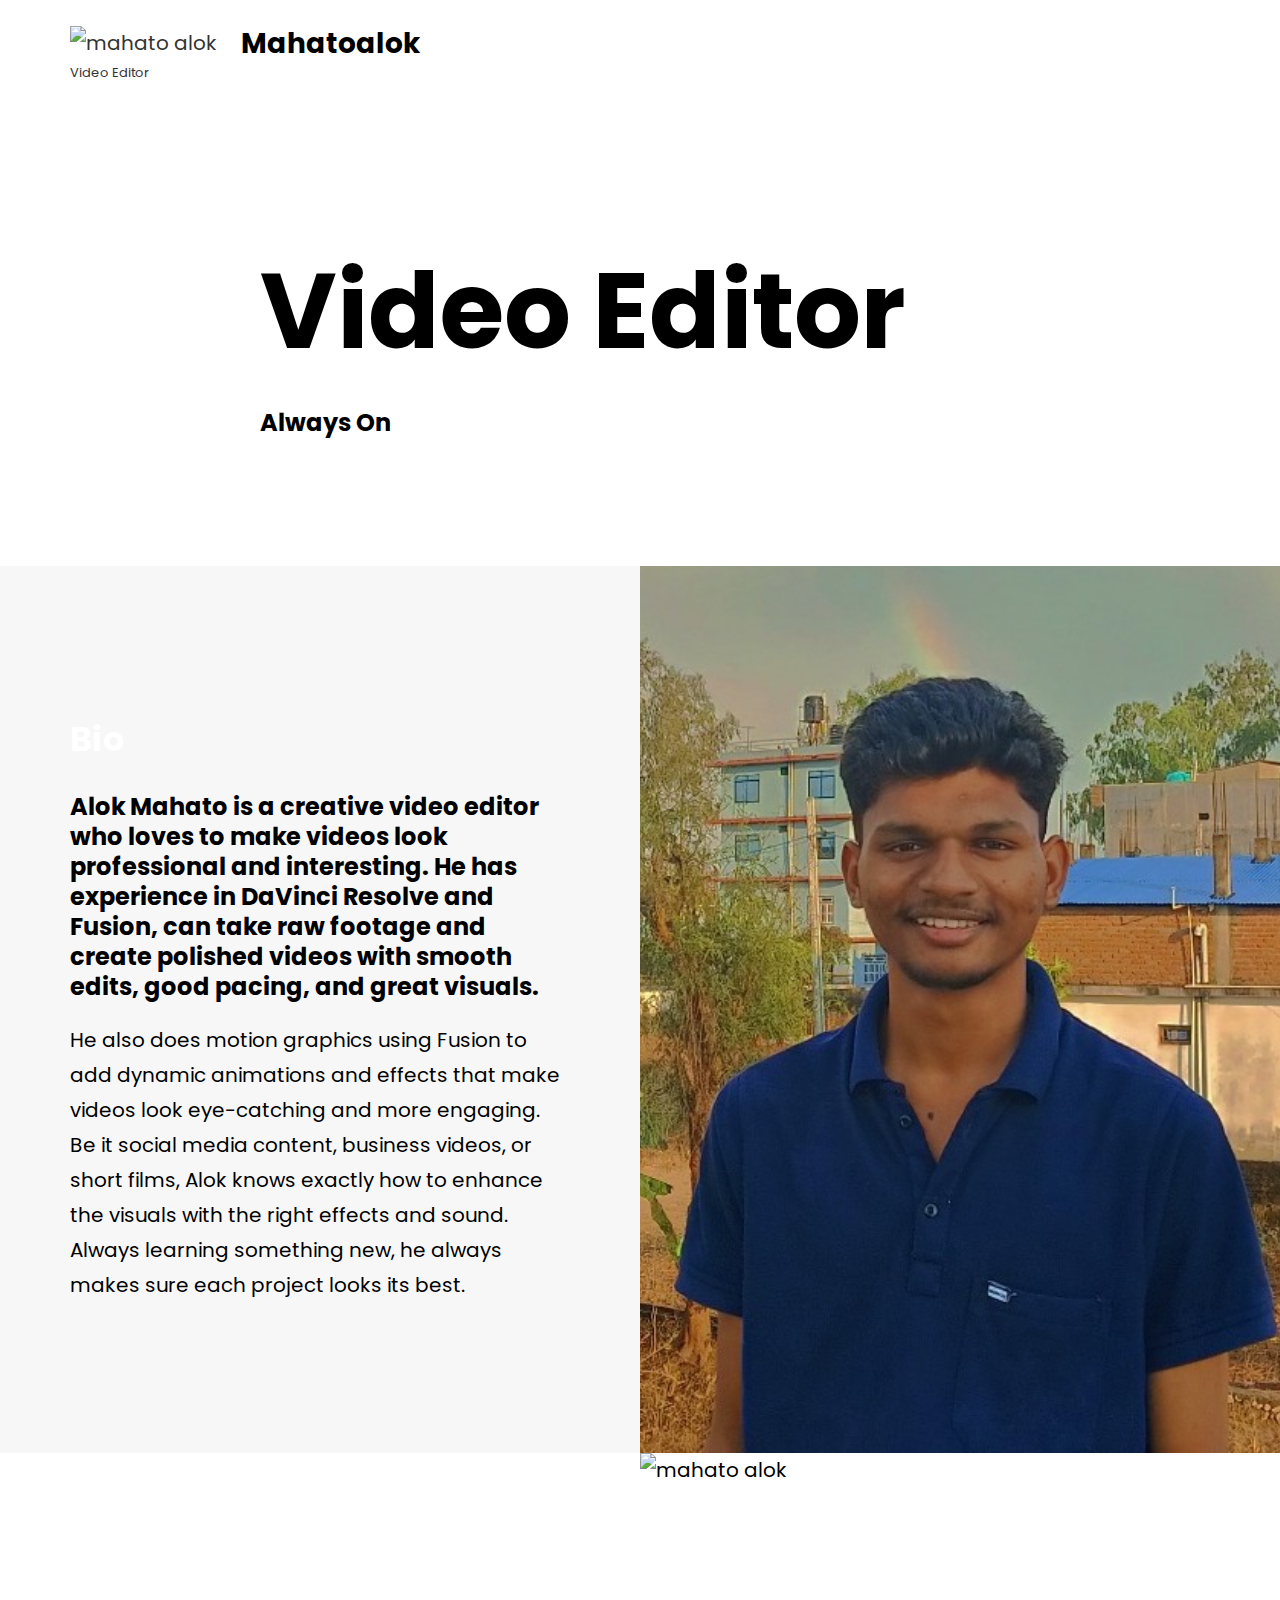
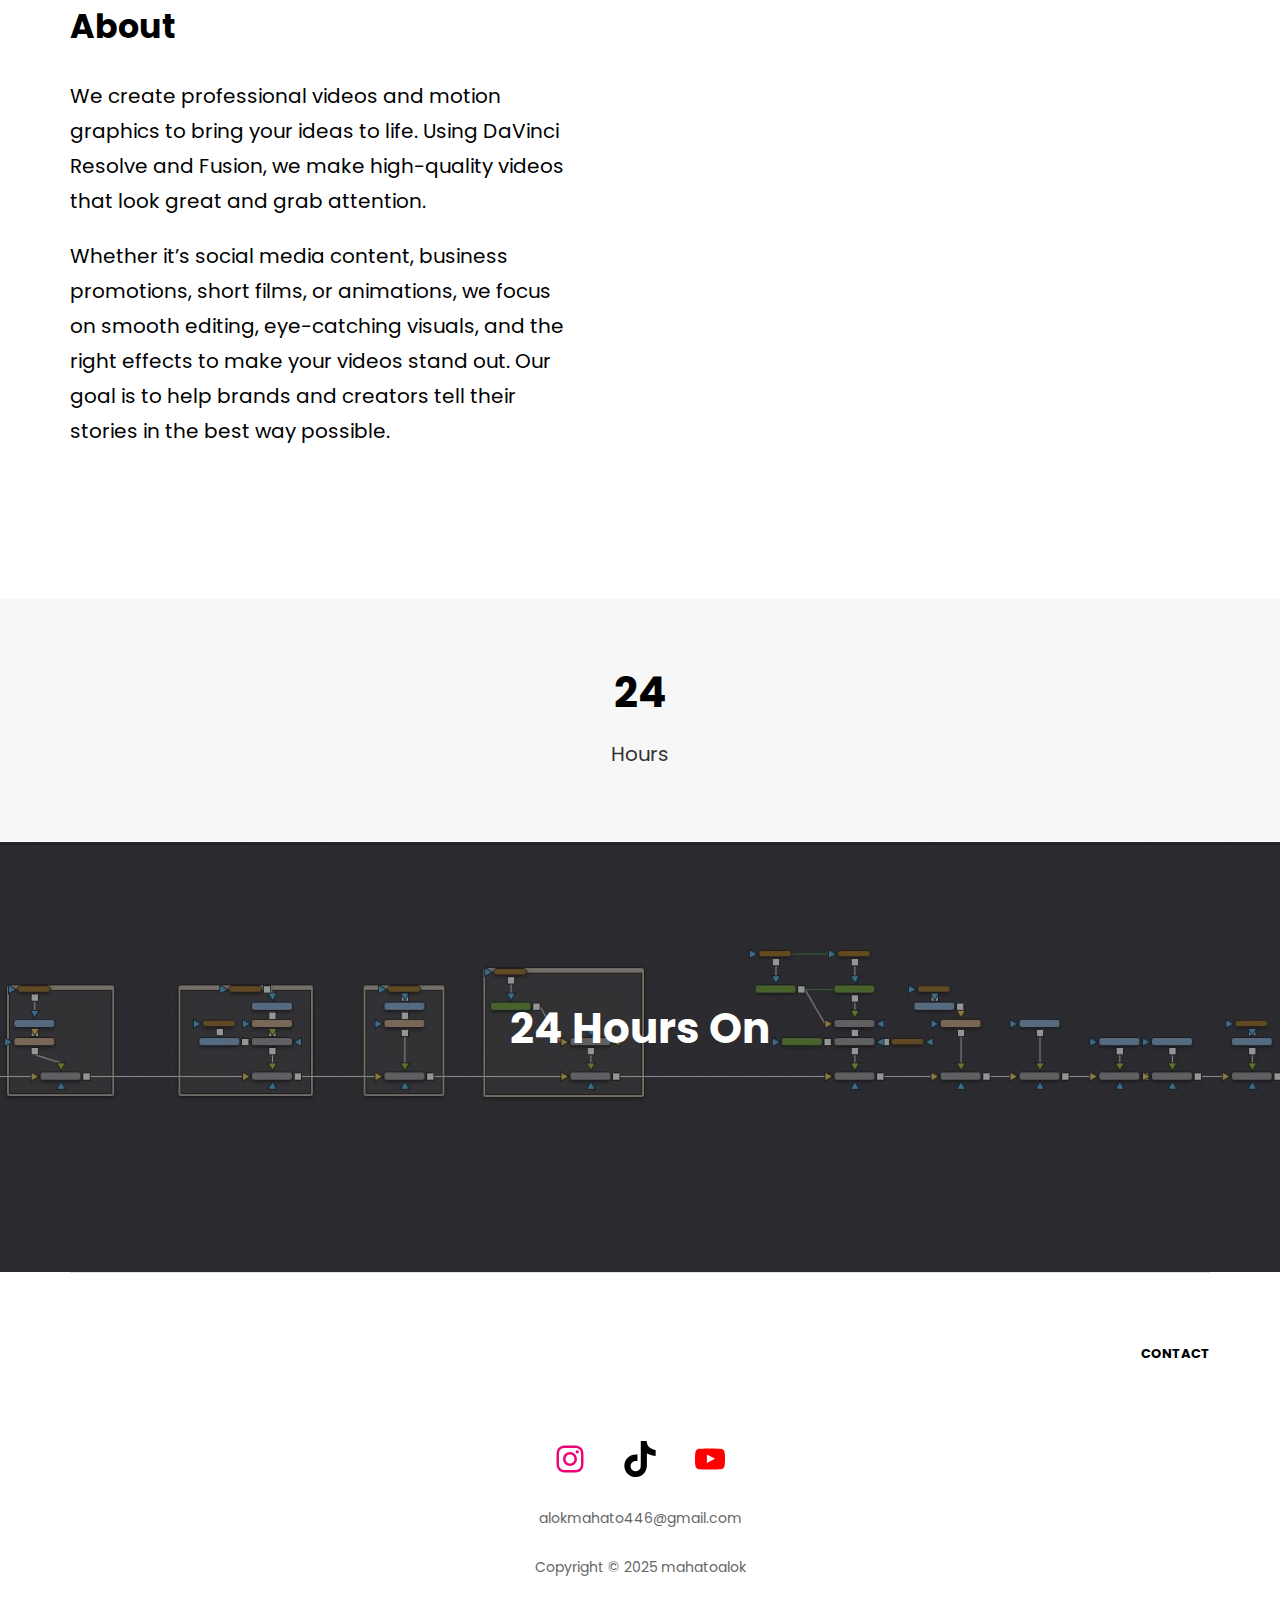
==== commit a3bfcfc7: "Add files via upload" ====
--- a/index.html
+++ b/index.html
@@ -19,6 +19,7 @@
 <style id="wp-block-group-inline-css">.wp-block-group{box-sizing:border-box}:where(.wp-block-group.wp-block-group-is-layout-constrained){position:relative}</style>
 <style id="wp-block-group-theme-inline-css">:where(.wp-block-group.has-background){padding:1.25em 2.375em}</style>
 <style id="wp-block-site-tagline-inline-css">.wp-block-site-tagline{box-sizing:border-box}</style>
+<style id="wp-block-buttons-inline-css">.wp-block-buttons.is-vertical{flex-direction:column}.wp-block-buttons.is-vertical>.wp-block-button:last-child{margin-bottom:0}.wp-block-buttons>.wp-block-button{display:inline-block;margin:0}.wp-block-buttons.is-content-justification-left{justify-content:flex-start}.wp-block-buttons.is-content-justification-left.is-vertical{align-items:flex-start}.wp-block-buttons.is-content-justification-center{justify-content:center}.wp-block-buttons.is-content-justification-center.is-vertical{align-items:center}.wp-block-buttons.is-content-justification-right{justify-content:flex-end}.wp-block-buttons.is-content-justification-right.is-vertical{align-items:flex-end}.wp-block-buttons.is-content-justification-space-between{justify-content:space-between}.wp-block-buttons.aligncenter{text-align:center}.wp-block-buttons:not(.is-content-justification-space-between,.is-content-justification-right,.is-content-justification-left,.is-content-justification-center) .wp-block-button.aligncenter{margin-left:auto;margin-right:auto;width:100%}.wp-block-buttons[style*=text-decoration] .wp-block-button,.wp-block-buttons[style*=text-decoration] .wp-block-button__link{text-decoration:inherit}.wp-block-buttons.has-custom-font-size .wp-block-button__link{font-size:inherit}.wp-block-button.aligncenter{text-align:center}</style>
 <style id="wp-block-template-part-theme-inline-css">:root :where(.wp-block-template-part.has-background){margin-bottom:0;margin-top:0;padding:1.25em 2.375em}</style>
 <style id="wp-block-heading-inline-css">h1.has-background,h2.has-background,h3.has-background,h4.has-background,h5.has-background,h6.has-background{padding:1.25em 2.375em}h1.has-text-align-left[style*=writing-mode]:where([style*=vertical-lr]),h1.has-text-align-right[style*=writing-mode]:where([style*=vertical-rl]),h2.has-text-align-left[style*=writing-mode]:where([style*=vertical-lr]),h2.has-text-align-right[style*=writing-mode]:where([style*=vertical-rl]),h3.has-text-align-left[style*=writing-mode]:where([style*=vertical-lr]),h3.has-text-align-right[style*=writing-mode]:where([style*=vertical-rl]),h4.has-text-align-left[style*=writing-mode]:where([style*=vertical-lr]),h4.has-text-align-right[style*=writing-mode]:where([style*=vertical-rl]),h5.has-text-align-left[style*=writing-mode]:where([style*=vertical-lr]),h5.has-text-align-right[style*=writing-mode]:where([style*=vertical-rl]),h6.has-text-align-left[style*=writing-mode]:where([style*=vertical-lr]),h6.has-text-align-right[style*=writing-mode]:where([style*=vertical-rl]){rotate:180deg}</style>
 <link rel="stylesheet" id="wp-block-cover-css" href="./wp-includes/blocks/cover/style.min.css?ver=6.7.2" media="all">
@@ -55,7 +56,7 @@
 :root :where(.wp-block-site-tagline){color: var(--wp--preset--color--body-text);font-size: var(--wp--preset--font-size--tiny);line-height: var(--wp--custom--typography--line-height--extra-small);margin: 0;}
 :root :where(.wp-block-heading){color: var(--wp--preset--color--title-color);font-weight: var(--wp--custom--typography--font-weight--bold);margin-top: 0;margin-bottom: clamp(14px, 2vw, 21px);}
 </style>
-<style id="core-block-supports-inline-css">.wp-container-core-group-is-layout-1{flex-wrap:nowrap;}.wp-container-core-group-is-layout-4{flex-wrap:nowrap;}.wp-container-core-group-is-layout-5{justify-content:space-between;}.wp-container-core-columns-is-layout-1{flex-wrap:nowrap;}.wp-container-core-columns-is-layout-2{flex-wrap:nowrap;}.wp-container-core-group-is-layout-12{flex-direction:column;align-items:center;}</style>
+<style id="core-block-supports-inline-css">.wp-container-core-group-is-layout-1{flex-wrap:nowrap;}.wp-container-core-group-is-layout-4{flex-wrap:nowrap;}.wp-container-core-group-is-layout-5{justify-content:space-between;}.wp-elements-b6ac908f24a777b0167816efd3beac39 a:where(:not(.wp-element-button)){color:var(--wp--preset--color--background);}.wp-elements-c023025fa67d4d52ca2b968cd7c94b94 a:where(:not(.wp-element-button)){color:var(--wp--preset--color--background);}.wp-elements-17b2f3e70c37be6cae4a760fb4457c73 a:where(:not(.wp-element-button)){color:var(--wp--preset--color--background);}.wp-container-core-columns-is-layout-1{flex-wrap:nowrap;}.wp-container-core-columns-is-layout-2{flex-wrap:nowrap;}.wp-container-core-group-is-layout-13{flex-direction:column;align-items:center;}</style>
 <style id="wp-block-template-skip-link-inline-css">.skip-link.screen-reader-text {
 			border: 0;
 			clip: rect(1px,1px,1px,1px);
@@ -121,6 +122,10 @@
 <p style="margin-top:0;" class="wp-block-site-tagline">Video Editor</p>
 </div>
 </div>
+
+
+
+<div class="wp-block-buttons is-layout-flex wp-block-buttons-is-layout-flex"></div>
 </div>
 </div>
 </header>
@@ -128,9 +133,9 @@
 
 <main class="wp-block-group front-page is-layout-constrained wp-block-group-is-layout-constrained">
 <div class="wp-block-cover alignfull is-light header-media wp-block-section">
-<span aria-hidden="true" class="wp-block-cover__background has-background-dim-0 has-background-dim"></span><div class="wp-block-cover__inner-container is-layout-flow wp-block-cover-is-layout-flow">
+<span aria-hidden="true" class="wp-block-cover__background has-foreground-background-color has-background-dim-0 has-background-dim"></span><div class="wp-block-cover__inner-container is-layout-constrained wp-block-cover-is-layout-constrained">
 <div class="wp-block-group is-layout-constrained wp-block-group-is-layout-constrained">
-<h2 class="wp-block-heading has-huge-display-font-size">Video Editor</h2>
+<h2 class="wp-block-heading has-background-color has-text-color has-link-color has-huge-display-font-size wp-elements-b6ac908f24a777b0167816efd3beac39">Video Editor</h2>
 
 
 
@@ -141,8 +146,8 @@
 
 
 
-<div class="wp-block-cover alignfull is-light hero-section wp-block-section">
-<span aria-hidden="true" class="wp-block-cover__background has-background-dim-0 has-background-dim" style="background-color:#b2b2b2"></span><img width="6000" height="4000" class="wp-block-cover__image-background wp-image-33" alt="mahato alok" src="./wp-content/uploads/2025/02/IMG_0011.jpg" data-object-fit="cover"><div class="wp-block-cover__inner-container is-layout-flow wp-block-cover-is-layout-flow">
+<div class="wp-block-cover alignfull hero-section wp-block-section">
+<span aria-hidden="true" class="wp-block-cover__background has-background-dim-0 has-background-dim" style="background-color:#726657"></span><img width="485" height="581" class="wp-block-cover__image-background wp-image-65" alt="mahato alok photo" src="./wp-content/uploads/2025/03/IMG_20250301_170911.jpg" data-object-fit="cover"><div class="wp-block-cover__inner-container is-layout-flow wp-block-cover-is-layout-flow">
 <div class="wp-block-group is-layout-constrained wp-block-group-is-layout-constrained">
 <div class="wp-block-media-text alignwide has-media-on-the-right is-stacked-on-mobile hero-content">
 <div class="wp-block-media-text__content">
@@ -150,11 +155,34 @@
 
 
 
-<h4 class="wp-block-heading">Alok Mahato is a creative video editor who loves to make videos look professional and interesting. He has experience in DaVinci Resolve and Fusion, can take raw footage and create polished videos with smooth edits, good pacing, and great visuals.</h4>
-
-
-
-<p>He also does motion graphics using Fusion to add dynamic animations and effects that make videos look eye-catching and more engaging. Be it social media content, business videos, or short films, Alok knows exactly how to enhance the visuals with the right effects and sound. Always learning something new, he always makes sure each project looks its best.</p>
+<h4 class="wp-block-heading has-background-color has-text-color has-link-color wp-elements-c023025fa67d4d52ca2b968cd7c94b94">Alok Mahato is a creative video editor who loves to make videos look professional and interesting. He has experience in DaVinci Resolve and Fusion, can take raw footage and create polished videos with smooth edits, good pacing, and great visuals.</h4>
+
+
+
+<p class="has-background-color has-text-color has-link-color wp-elements-17b2f3e70c37be6cae4a760fb4457c73">He also does motion graphics using Fusion to add dynamic animations and effects that make videos look eye-catching and more engaging. Be it social media content, business videos, or short films, Alok knows exactly how to enhance the visuals with the right effects and sound. Always learning something new, he always makes sure each project looks its best.</p>
+</div>
+<figure class="wp-block-media-text__media"></figure>
+</div>
+</div>
+</div>
+</div>
+
+
+
+<div class="wp-block-cover alignfull is-light hero-section wp-block-section">
+<span aria-hidden="true" class="wp-block-cover__background has-background-dim-0 has-background-dim" style="background-color:#b2b2b2"></span><img width="6000" height="4000" class="wp-block-cover__image-background wp-image-33" alt="mahato alok" src="./wp-content/uploads/2025/02/IMG_0011.jpg" style="object-position:45% 45%" data-object-fit="cover" data-object-position="45% 45%"><div class="wp-block-cover__inner-container is-layout-flow wp-block-cover-is-layout-flow">
+<div class="wp-block-group is-layout-constrained wp-block-group-is-layout-constrained">
+<div class="wp-block-media-text alignwide has-media-on-the-right is-stacked-on-mobile hero-content">
+<div class="wp-block-media-text__content">
+<h2 class="wp-block-heading">About</h2>
+
+
+
+<p>We create professional videos and motion graphics to bring your ideas to life. Using DaVinci Resolve and Fusion, we make high-quality videos that look great and grab attention.</p>
+
+
+
+<p>Whether it’s social media content, business promotions, short films, or animations, we focus on smooth editing, eye-catching visuals, and the right effects to make your videos stand out. Our goal is to help brands and creators tell their stories in the best way possible.</p>
 </div>
 <figure class="wp-block-media-text__media"></figure>
 </div>
@@ -192,32 +220,14 @@
 <div class="wp-block-group alignfull footer is-layout-constrained wp-block-group-is-layout-constrained">
 <div class="wp-block-columns alignwide upper-footer is-layout-flex wp-container-core-columns-is-layout-2 wp-block-columns-is-layout-flex">
 <div class="wp-block-column is-layout-flow wp-block-column-is-layout-flow">
-<p class="footer-title has-tiny-font-size">About us</p>
-
-
-
-<p>We create professional videos and motion graphics to bring your ideas to life. Using DaVinci Resolve and Fusion, we make high-quality videos that look great and grab attention.</p>
-
-
-
-<p>Whether it’s social media content, business promotions, short films, or animations, we focus on smooth editing, eye-catching visuals, and the right effects to make your videos stand out. Our goal is to help brands and creators tell their stories in the best way possible.</p>
-</div>
-
-
-
-<div class="wp-block-column is-layout-flow wp-block-column-is-layout-flow">
 <p class="has-text-align-right footer-title has-tiny-font-size">Contact</p>
-
-
-
-<p class="has-text-align-right">alokmahato446@gmail.com</p>
 </div>
 </div>
 
 
 
 <div class="wp-block-group alignwide wp-block-footer  wp-block-site-generator bottom-footer is-layout-constrained wp-block-group-is-layout-constrained">
-<div class="wp-block-group alignwide wp-block-site-info is-vertical is-content-justification-center is-layout-flex wp-container-core-group-is-layout-12 wp-block-group-is-layout-flex">
+<div class="wp-block-group alignwide wp-block-site-info is-vertical is-content-justification-center is-layout-flex wp-container-core-group-is-layout-13 wp-block-group-is-layout-flex">
 <ul class="wp-block-social-links is-style-logos-only is-layout-flex wp-block-social-links-is-layout-flex">
 <li class="wp-social-link wp-social-link-instagram  wp-block-social-link"><a href="https://www.instagram.com/alokmto/" class="wp-block-social-link-anchor"><svg width="24" height="24" viewbox="0 0 24 24" version="1.1" xmlns="http://www.w3.org/2000/svg" aria-hidden="true" focusable="false"><path d="M12,4.622c2.403,0,2.688,0.009,3.637,0.052c0.877,0.04,1.354,0.187,1.671,0.31c0.42,0.163,0.72,0.358,1.035,0.673 c0.315,0.315,0.51,0.615,0.673,1.035c0.123,0.317,0.27,0.794,0.31,1.671c0.043,0.949,0.052,1.234,0.052,3.637 s-0.009,2.688-0.052,3.637c-0.04,0.877-0.187,1.354-0.31,1.671c-0.163,0.42-0.358,0.72-0.673,1.035 c-0.315,0.315-0.615,0.51-1.035,0.673c-0.317,0.123-0.794,0.27-1.671,0.31c-0.949,0.043-1.233,0.052-3.637,0.052 s-2.688-0.009-3.637-0.052c-0.877-0.04-1.354-0.187-1.671-0.31c-0.42-0.163-0.72-0.358-1.035-0.673 c-0.315-0.315-0.51-0.615-0.673-1.035c-0.123-0.317-0.27-0.794-0.31-1.671C4.631,14.688,4.622,14.403,4.622,12 s0.009-2.688,0.052-3.637c0.04-0.877,0.187-1.354,0.31-1.671c0.163-0.42,0.358-0.72,0.673-1.035 c0.315-0.315,0.615-0.51,1.035-0.673c0.317-0.123,0.794-0.27,1.671-0.31C9.312,4.631,9.597,4.622,12,4.622 M12,3 C9.556,3,9.249,3.01,8.289,3.054C7.331,3.098,6.677,3.25,6.105,3.472C5.513,3.702,5.011,4.01,4.511,4.511 c-0.5,0.5-0.808,1.002-1.038,1.594C3.25,6.677,3.098,7.331,3.054,8.289C3.01,9.249,3,9.556,3,12c0,2.444,0.01,2.751,0.054,3.711 c0.044,0.958,0.196,1.612,0.418,2.185c0.23,0.592,0.538,1.094,1.038,1.594c0.5,0.5,1.002,0.808,1.594,1.038 c0.572,0.222,1.227,0.375,2.185,0.418C9.249,20.99,9.556,21,12,21s2.751-0.01,3.711-0.054c0.958-0.044,1.612-0.196,2.185-0.418 c0.592-0.23,1.094-0.538,1.594-1.038c0.5-0.5,0.808-1.002,1.038-1.594c0.222-0.572,0.375-1.227,0.418-2.185 C20.99,14.751,21,14.444,21,12s-0.01-2.751-0.054-3.711c-0.044-0.958-0.196-1.612-0.418-2.185c-0.23-0.592-0.538-1.094-1.038-1.594 c-0.5-0.5-1.002-0.808-1.594-1.038c-0.572-0.222-1.227-0.375-2.185-0.418C14.751,3.01,14.444,3,12,3L12,3z M12,7.378 c-2.552,0-4.622,2.069-4.622,4.622S9.448,16.622,12,16.622s4.622-2.069,4.622-4.622S14.552,7.378,12,7.378z M12,15 c-1.657,0-3-1.343-3-3s1.343-3,3-3s3,1.343,3,3S13.657,15,12,15z M16.804,6.116c-0.596,0-1.08,0.484-1.08,1.08 s0.484,1.08,1.08,1.08c0.596,0,1.08-0.484,1.08-1.08S17.401,6.116,16.804,6.116z"></path></svg><span class="wp-block-social-link-label screen-reader-text">Instagram</span></a></li>
 
@@ -225,6 +235,10 @@
 
 <li class="wp-social-link wp-social-link-youtube  wp-block-social-link"><a href="https://www.youtube.com/@alokmto" class="wp-block-social-link-anchor"><svg width="24" height="24" viewbox="0 0 24 24" version="1.1" xmlns="http://www.w3.org/2000/svg" aria-hidden="true" focusable="false"><path d="M21.8,8.001c0,0-0.195-1.378-0.795-1.985c-0.76-0.797-1.613-0.801-2.004-0.847c-2.799-0.202-6.997-0.202-6.997-0.202 h-0.009c0,0-4.198,0-6.997,0.202C4.608,5.216,3.756,5.22,2.995,6.016C2.395,6.623,2.2,8.001,2.2,8.001S2,9.62,2,11.238v1.517 c0,1.618,0.2,3.237,0.2,3.237s0.195,1.378,0.795,1.985c0.761,0.797,1.76,0.771,2.205,0.855c1.6,0.153,6.8,0.201,6.8,0.201 s4.203-0.006,7.001-0.209c0.391-0.047,1.243-0.051,2.004-0.847c0.6-0.607,0.795-1.985,0.795-1.985s0.2-1.618,0.2-3.237v-1.517 C22,9.62,21.8,8.001,21.8,8.001z M9.935,14.594l-0.001-5.62l5.404,2.82L9.935,14.594z"></path></svg><span class="wp-block-social-link-label screen-reader-text">YouTube</span></a></li>
 </ul>
+
+
+
+<p class="has-text-align-right">alokmahato446@gmail.com</p>
 
 
 
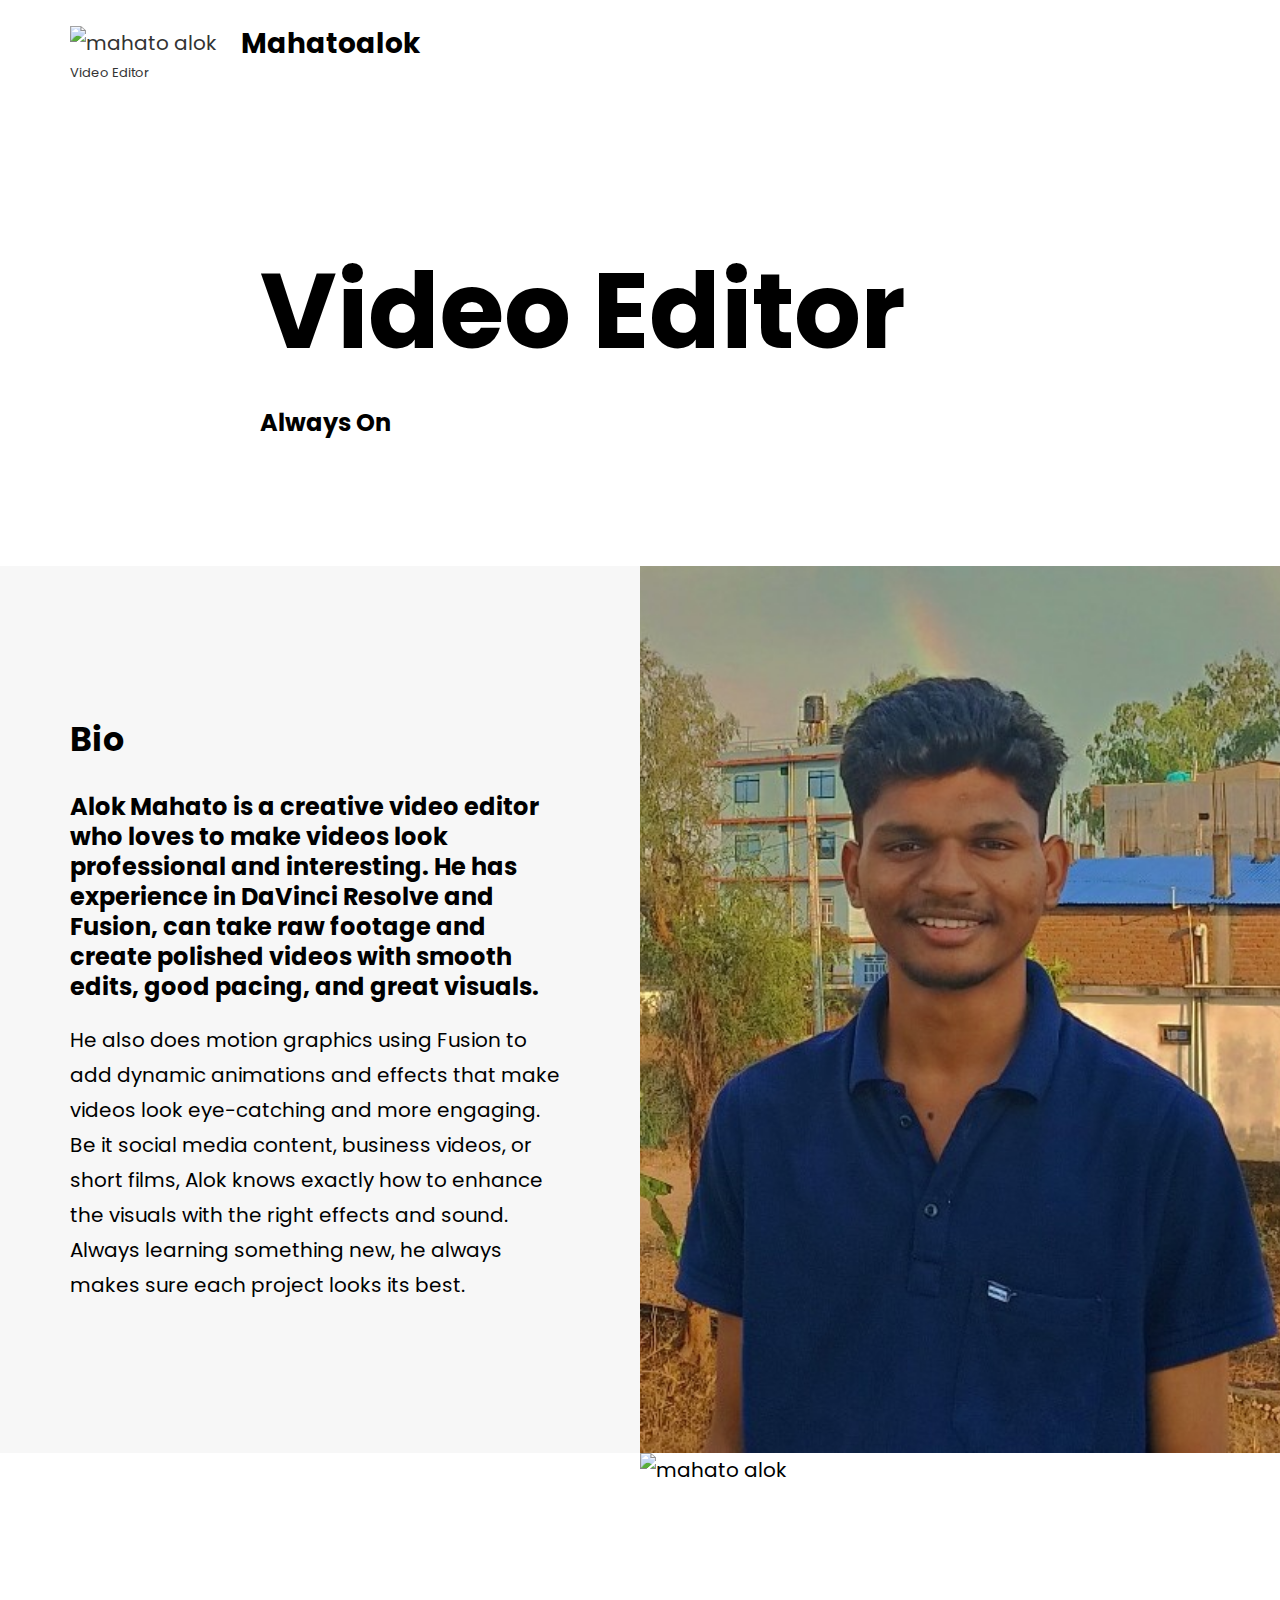
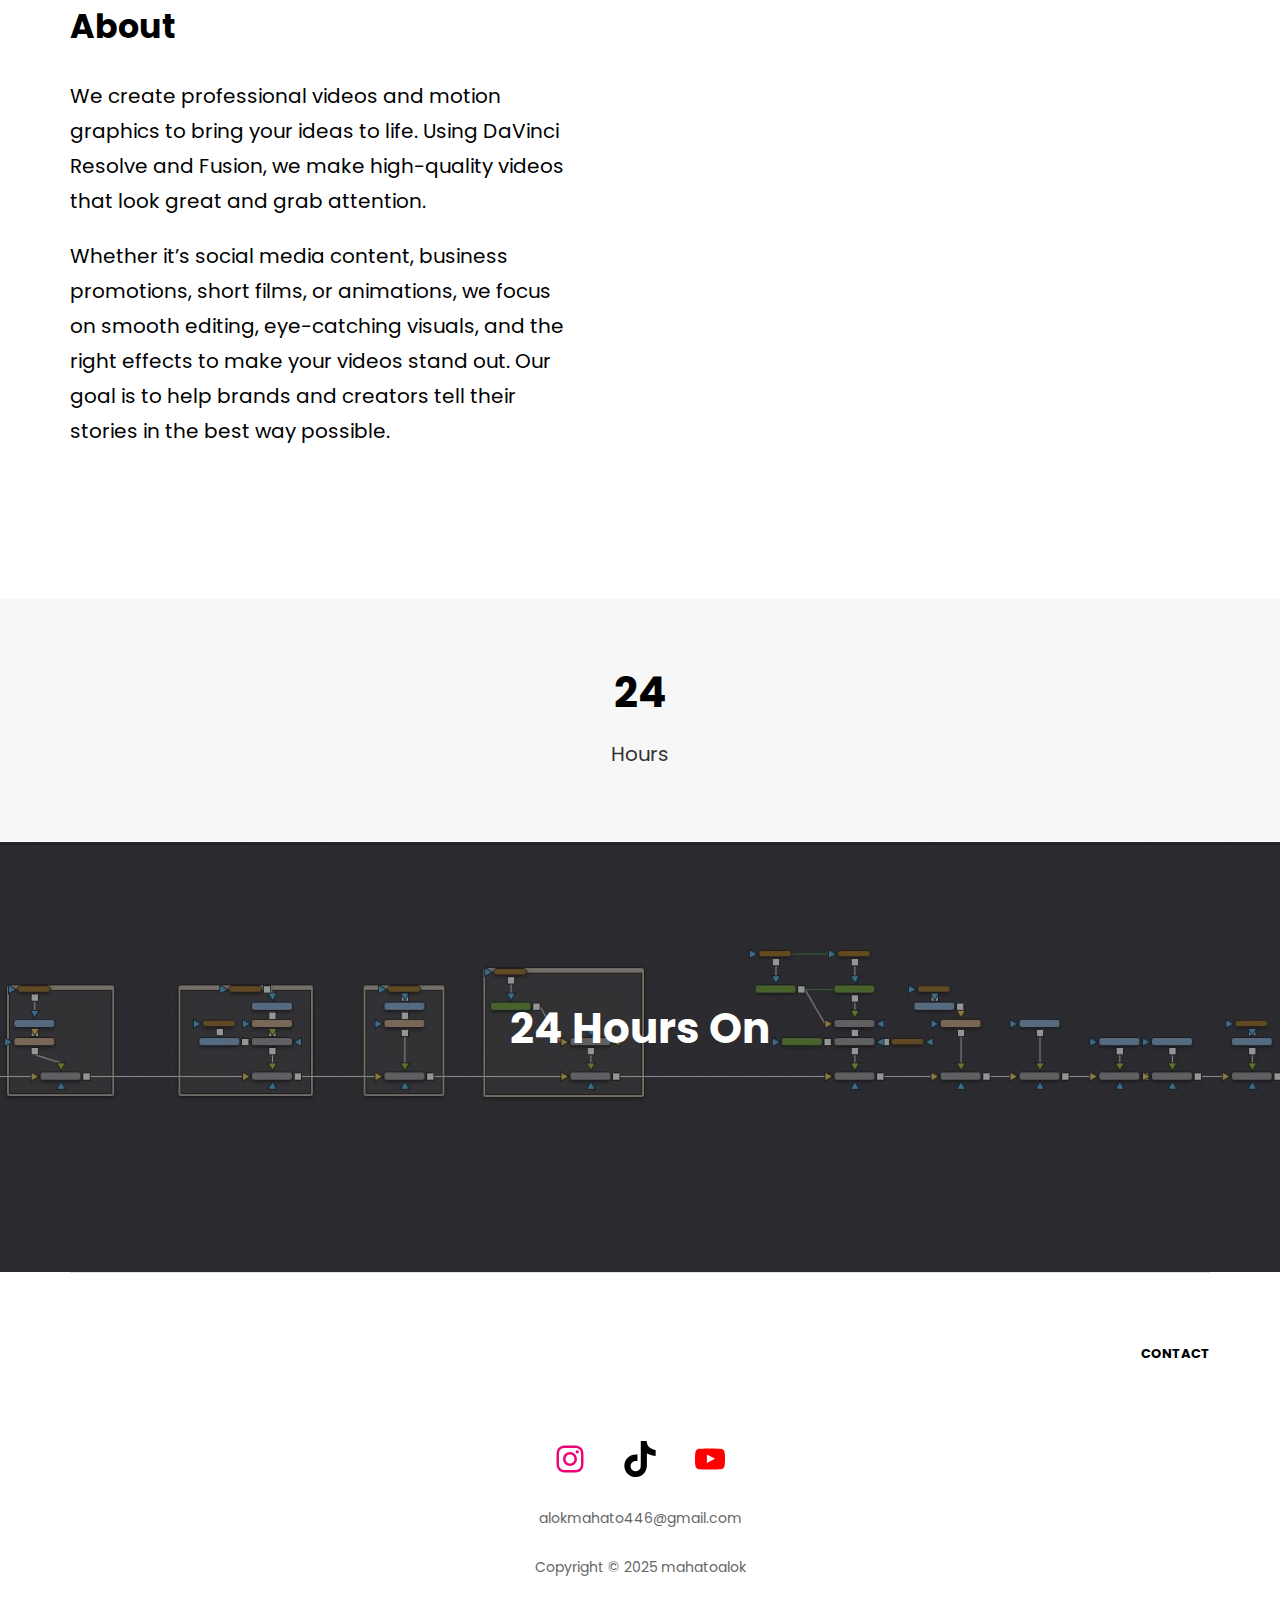
==== commit a8f41691: "Add files via upload" ====
--- a/index.html
+++ b/index.html
@@ -56,7 +56,7 @@
 :root :where(.wp-block-site-tagline){color: var(--wp--preset--color--body-text);font-size: var(--wp--preset--font-size--tiny);line-height: var(--wp--custom--typography--line-height--extra-small);margin: 0;}
 :root :where(.wp-block-heading){color: var(--wp--preset--color--title-color);font-weight: var(--wp--custom--typography--font-weight--bold);margin-top: 0;margin-bottom: clamp(14px, 2vw, 21px);}
 </style>
-<style id="core-block-supports-inline-css">.wp-container-core-group-is-layout-1{flex-wrap:nowrap;}.wp-container-core-group-is-layout-4{flex-wrap:nowrap;}.wp-container-core-group-is-layout-5{justify-content:space-between;}.wp-elements-b6ac908f24a777b0167816efd3beac39 a:where(:not(.wp-element-button)){color:var(--wp--preset--color--background);}.wp-elements-c023025fa67d4d52ca2b968cd7c94b94 a:where(:not(.wp-element-button)){color:var(--wp--preset--color--background);}.wp-elements-17b2f3e70c37be6cae4a760fb4457c73 a:where(:not(.wp-element-button)){color:var(--wp--preset--color--background);}.wp-container-core-columns-is-layout-1{flex-wrap:nowrap;}.wp-container-core-columns-is-layout-2{flex-wrap:nowrap;}.wp-container-core-group-is-layout-13{flex-direction:column;align-items:center;}</style>
+<style id="core-block-supports-inline-css">.wp-container-core-group-is-layout-1{flex-wrap:nowrap;}.wp-container-core-group-is-layout-4{flex-wrap:nowrap;}.wp-container-core-group-is-layout-5{justify-content:space-between;}.wp-elements-b6ac908f24a777b0167816efd3beac39 a:where(:not(.wp-element-button)){color:var(--wp--preset--color--background);}.wp-elements-6629995f78719b3080851765e7a01170 a:where(:not(.wp-element-button)){color:var(--wp--preset--color--background);}.wp-elements-c023025fa67d4d52ca2b968cd7c94b94 a:where(:not(.wp-element-button)){color:var(--wp--preset--color--background);}.wp-elements-17b2f3e70c37be6cae4a760fb4457c73 a:where(:not(.wp-element-button)){color:var(--wp--preset--color--background);}.wp-container-core-columns-is-layout-1{flex-wrap:nowrap;}.wp-container-core-columns-is-layout-2{flex-wrap:nowrap;}.wp-container-core-group-is-layout-13{flex-direction:column;align-items:center;}</style>
 <style id="wp-block-template-skip-link-inline-css">.skip-link.screen-reader-text {
 			border: 0;
 			clip: rect(1px,1px,1px,1px);
@@ -151,7 +151,7 @@
 <div class="wp-block-group is-layout-constrained wp-block-group-is-layout-constrained">
 <div class="wp-block-media-text alignwide has-media-on-the-right is-stacked-on-mobile hero-content">
 <div class="wp-block-media-text__content">
-<h2 class="wp-block-heading">Bio</h2>
+<h2 class="wp-block-heading has-background-color has-text-color has-link-color wp-elements-6629995f78719b3080851765e7a01170">Bio</h2>
 
 
 
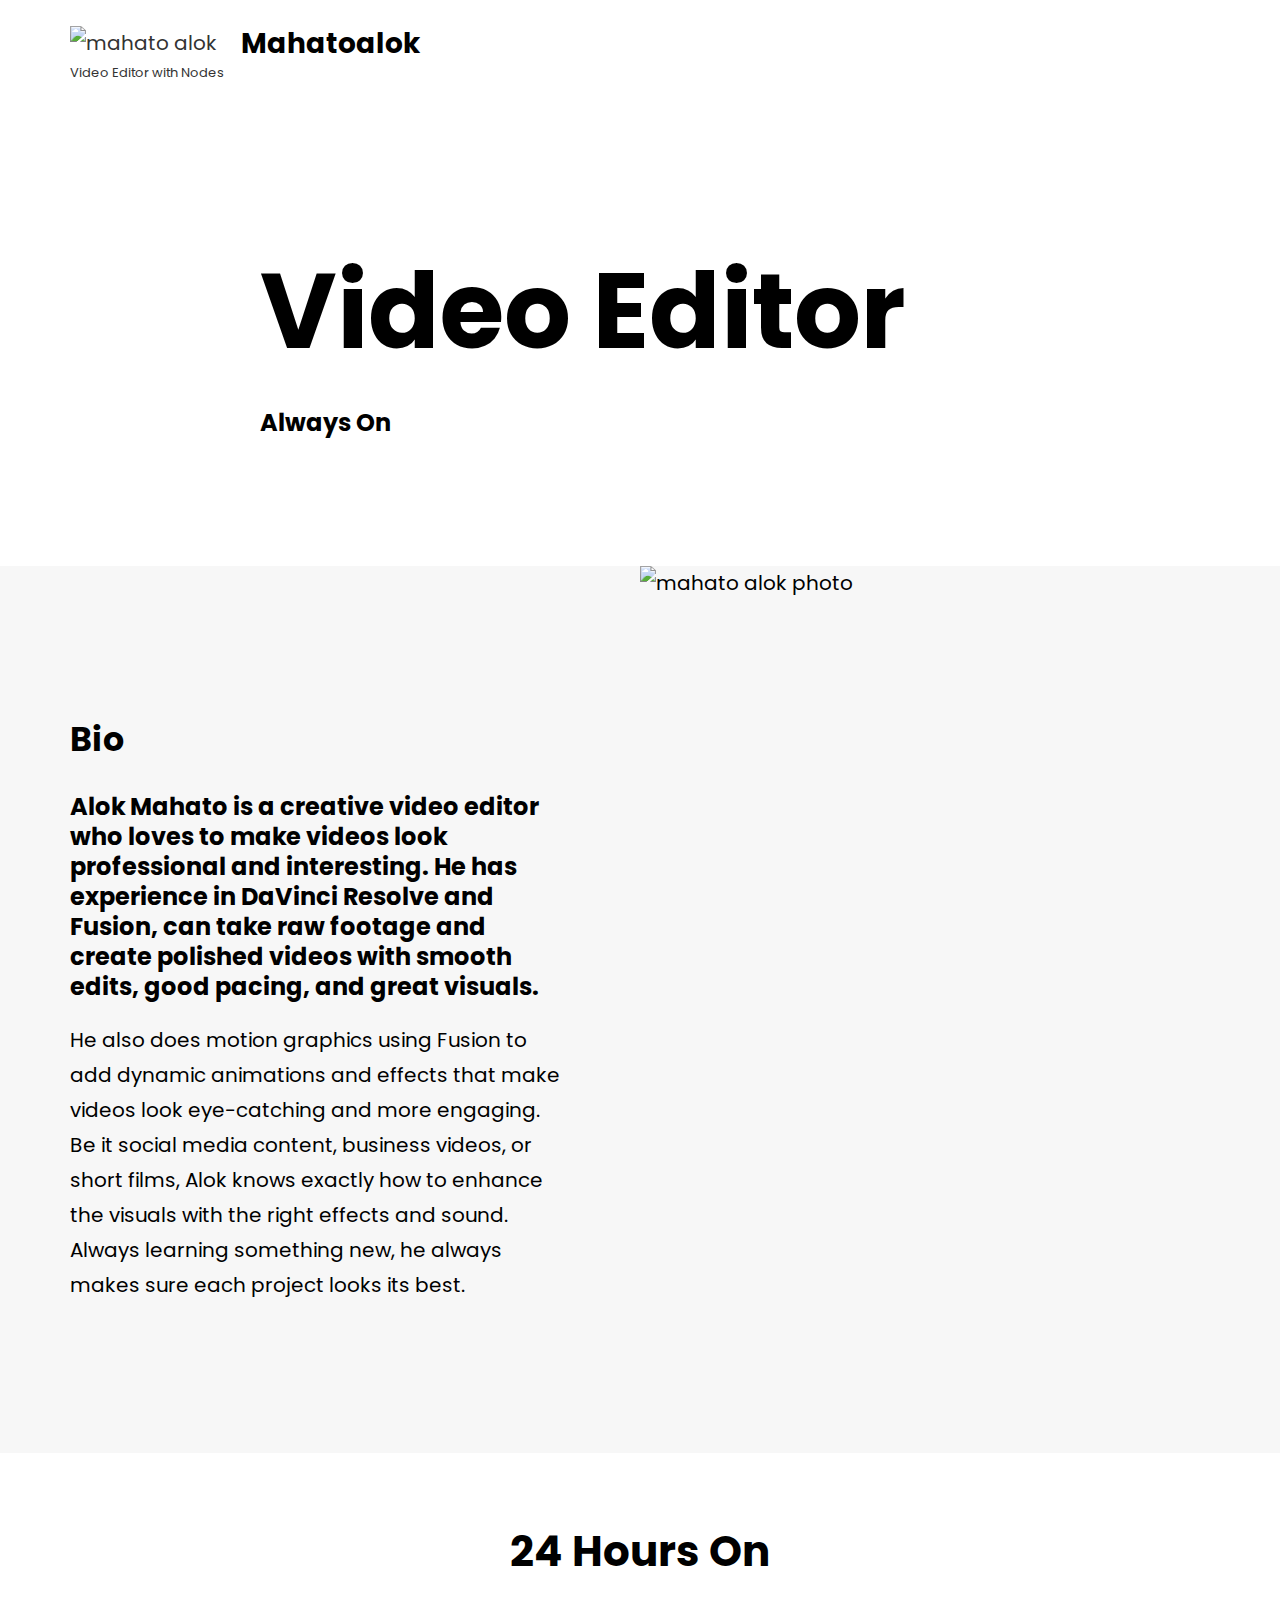
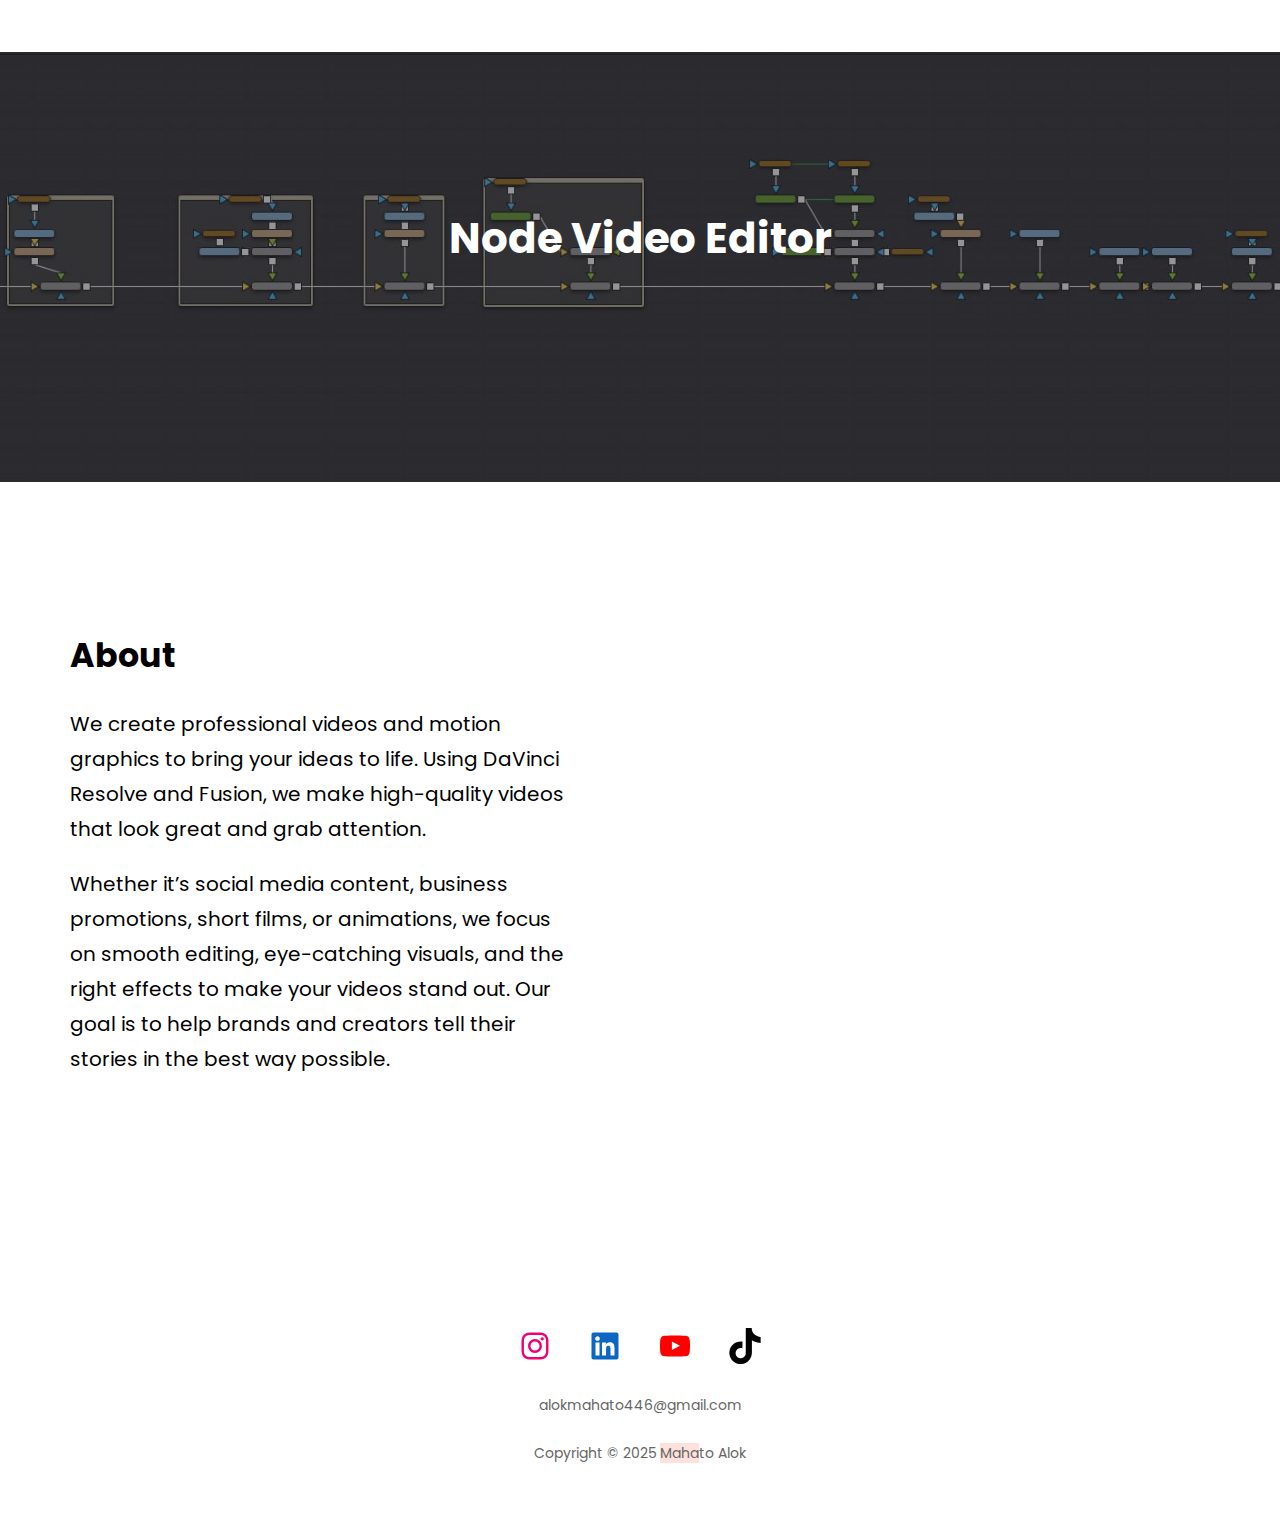
==== commit 0a525796: "Add files via upload" ====
--- a/index.html
+++ b/index.html
@@ -5,7 +5,7 @@
 	<meta name="viewport" content="width=device-width, initial-scale=1">
 <meta name="robots" content="max-image-preview:large">
 	<style>img:is([sizes="auto" i], [sizes^="auto," i]) { contain-intrinsic-size: 3000px 1500px }</style>
-	<title>mahatoalok &#8211; Video Editor</title>
+	<title>mahatoalok &#8211; Video Editor with Nodes</title>
 <link rel="alternate" type="application/rss+xml" title="mahatoalok &raquo; Feed" href="./index.php/feed/index.html">
 <link rel="alternate" type="application/rss+xml" title="mahatoalok &raquo; Comments Feed" href="./index.php/comments/feed/index.html">
 <script>
@@ -19,7 +19,6 @@
 <style id="wp-block-group-inline-css">.wp-block-group{box-sizing:border-box}:where(.wp-block-group.wp-block-group-is-layout-constrained){position:relative}</style>
 <style id="wp-block-group-theme-inline-css">:where(.wp-block-group.has-background){padding:1.25em 2.375em}</style>
 <style id="wp-block-site-tagline-inline-css">.wp-block-site-tagline{box-sizing:border-box}</style>
-<style id="wp-block-buttons-inline-css">.wp-block-buttons.is-vertical{flex-direction:column}.wp-block-buttons.is-vertical>.wp-block-button:last-child{margin-bottom:0}.wp-block-buttons>.wp-block-button{display:inline-block;margin:0}.wp-block-buttons.is-content-justification-left{justify-content:flex-start}.wp-block-buttons.is-content-justification-left.is-vertical{align-items:flex-start}.wp-block-buttons.is-content-justification-center{justify-content:center}.wp-block-buttons.is-content-justification-center.is-vertical{align-items:center}.wp-block-buttons.is-content-justification-right{justify-content:flex-end}.wp-block-buttons.is-content-justification-right.is-vertical{align-items:flex-end}.wp-block-buttons.is-content-justification-space-between{justify-content:space-between}.wp-block-buttons.aligncenter{text-align:center}.wp-block-buttons:not(.is-content-justification-space-between,.is-content-justification-right,.is-content-justification-left,.is-content-justification-center) .wp-block-button.aligncenter{margin-left:auto;margin-right:auto;width:100%}.wp-block-buttons[style*=text-decoration] .wp-block-button,.wp-block-buttons[style*=text-decoration] .wp-block-button__link{text-decoration:inherit}.wp-block-buttons.has-custom-font-size .wp-block-button__link{font-size:inherit}.wp-block-button.aligncenter{text-align:center}</style>
 <style id="wp-block-template-part-theme-inline-css">:root :where(.wp-block-template-part.has-background){margin-bottom:0;margin-top:0;padding:1.25em 2.375em}</style>
 <style id="wp-block-heading-inline-css">h1.has-background,h2.has-background,h3.has-background,h4.has-background,h5.has-background,h6.has-background{padding:1.25em 2.375em}h1.has-text-align-left[style*=writing-mode]:where([style*=vertical-lr]),h1.has-text-align-right[style*=writing-mode]:where([style*=vertical-rl]),h2.has-text-align-left[style*=writing-mode]:where([style*=vertical-lr]),h2.has-text-align-right[style*=writing-mode]:where([style*=vertical-rl]),h3.has-text-align-left[style*=writing-mode]:where([style*=vertical-lr]),h3.has-text-align-right[style*=writing-mode]:where([style*=vertical-rl]),h4.has-text-align-left[style*=writing-mode]:where([style*=vertical-lr]),h4.has-text-align-right[style*=writing-mode]:where([style*=vertical-rl]),h5.has-text-align-left[style*=writing-mode]:where([style*=vertical-lr]),h5.has-text-align-right[style*=writing-mode]:where([style*=vertical-rl]),h6.has-text-align-left[style*=writing-mode]:where([style*=vertical-lr]),h6.has-text-align-right[style*=writing-mode]:where([style*=vertical-rl]){rotate:180deg}</style>
 <link rel="stylesheet" id="wp-block-cover-css" href="./wp-includes/blocks/cover/style.min.css?ver=6.7.2" media="all">
@@ -50,13 +49,13 @@
 	}</style>
 <style id="wp-block-library-inline-css">:root{--wp-admin-theme-color:#007cba;--wp-admin-theme-color--rgb:0,124,186;--wp-admin-theme-color-darker-10:#006ba1;--wp-admin-theme-color-darker-10--rgb:0,107,161;--wp-admin-theme-color-darker-20:#005a87;--wp-admin-theme-color-darker-20--rgb:0,90,135;--wp-admin-border-width-focus:2px;--wp-block-synced-color:#7a00df;--wp-block-synced-color--rgb:122,0,223;--wp-bound-block-color:var(--wp-block-synced-color)}@media (min-resolution:192dpi){:root{--wp-admin-border-width-focus:1.5px}}.wp-element-button{cursor:pointer}:root{--wp--preset--font-size--normal:16px;--wp--preset--font-size--huge:42px}:root .has-very-light-gray-background-color{background-color:#eee}:root .has-very-dark-gray-background-color{background-color:#313131}:root .has-very-light-gray-color{color:#eee}:root .has-very-dark-gray-color{color:#313131}:root .has-vivid-green-cyan-to-vivid-cyan-blue-gradient-background{background:linear-gradient(135deg,#00d084,#0693e3)}:root .has-purple-crush-gradient-background{background:linear-gradient(135deg,#34e2e4,#4721fb 50%,#ab1dfe)}:root .has-hazy-dawn-gradient-background{background:linear-gradient(135deg,#faaca8,#dad0ec)}:root .has-subdued-olive-gradient-background{background:linear-gradient(135deg,#fafae1,#67a671)}:root .has-atomic-cream-gradient-background{background:linear-gradient(135deg,#fdd79a,#004a59)}:root .has-nightshade-gradient-background{background:linear-gradient(135deg,#330968,#31cdcf)}:root .has-midnight-gradient-background{background:linear-gradient(135deg,#020381,#2874fc)}.has-regular-font-size{font-size:1em}.has-larger-font-size{font-size:2.625em}.has-normal-font-size{font-size:var(--wp--preset--font-size--normal)}.has-huge-font-size{font-size:var(--wp--preset--font-size--huge)}.has-text-align-center{text-align:center}.has-text-align-left{text-align:left}.has-text-align-right{text-align:right}#end-resizable-editor-section{display:none}.aligncenter{clear:both}.items-justified-left{justify-content:flex-start}.items-justified-center{justify-content:center}.items-justified-right{justify-content:flex-end}.items-justified-space-between{justify-content:space-between}.screen-reader-text{border:0;clip:rect(1px,1px,1px,1px);clip-path:inset(50%);height:1px;margin:-1px;overflow:hidden;padding:0;position:absolute;width:1px;word-wrap:normal!important}.screen-reader-text:focus{background-color:#ddd;clip:auto!important;clip-path:none;color:#444;display:block;font-size:1em;height:auto;left:5px;line-height:normal;padding:15px 23px 14px;text-decoration:none;top:5px;width:auto;z-index:100000}html :where(.has-border-color){border-style:solid}html :where([style*=border-top-color]){border-top-style:solid}html :where([style*=border-right-color]){border-right-style:solid}html :where([style*=border-bottom-color]){border-bottom-style:solid}html :where([style*=border-left-color]){border-left-style:solid}html :where([style*=border-width]){border-style:solid}html :where([style*=border-top-width]){border-top-style:solid}html :where([style*=border-right-width]){border-right-style:solid}html :where([style*=border-bottom-width]){border-bottom-style:solid}html :where([style*=border-left-width]){border-left-style:solid}html :where(img[class*=wp-image-]){height:auto;max-width:100%}:where(figure){margin:0 0 1em}html :where(.is-position-sticky){--wp-admin--admin-bar--position-offset:var(--wp-admin--admin-bar--height,0px)}@media screen and (max-width:600px){html :where(.is-position-sticky){--wp-admin--admin-bar--position-offset:0px}}</style>
 <style id="global-styles-inline-css">
-:root{--wp--preset--aspect-ratio--square: 1;--wp--preset--aspect-ratio--4-3: 4/3;--wp--preset--aspect-ratio--3-4: 3/4;--wp--preset--aspect-ratio--3-2: 3/2;--wp--preset--aspect-ratio--2-3: 2/3;--wp--preset--aspect-ratio--16-9: 16/9;--wp--preset--aspect-ratio--9-16: 9/16;--wp--preset--color--black: #000000;--wp--preset--color--cyan-bluish-gray: #abb8c3;--wp--preset--color--white: #ffffff;--wp--preset--color--pale-pink: #f78da7;--wp--preset--color--vivid-red: #cf2e2e;--wp--preset--color--luminous-vivid-orange: #ff6900;--wp--preset--color--luminous-vivid-amber: #fcb900;--wp--preset--color--light-green-cyan: #7bdcb5;--wp--preset--color--vivid-green-cyan: #00d084;--wp--preset--color--pale-cyan-blue: #8ed1fc;--wp--preset--color--vivid-cyan-blue: #0693e3;--wp--preset--color--vivid-purple: #9b51e0;--wp--preset--color--background: #000000;--wp--preset--color--foreground: #ffffff;--wp--preset--color--secondary-bg-color: #f7f7f7;--wp--preset--color--primary: #0d0c0c;--wp--preset--color--color-light: #ffffff;--wp--preset--color--hover-color: #F95A38;--wp--preset--color--secondary-text-color: #999999;--wp--preset--color--tertiary: #666666;--wp--preset--color--body-text: #333333;--wp--preset--color--border-color: #e2e2e2;--wp--preset--color--title-color: #000000;--wp--preset--gradient--vivid-cyan-blue-to-vivid-purple: linear-gradient(135deg,rgba(6,147,227,1) 0%,rgb(155,81,224) 100%);--wp--preset--gradient--light-green-cyan-to-vivid-green-cyan: linear-gradient(135deg,rgb(122,220,180) 0%,rgb(0,208,130) 100%);--wp--preset--gradient--luminous-vivid-amber-to-luminous-vivid-orange: linear-gradient(135deg,rgba(252,185,0,1) 0%,rgba(255,105,0,1) 100%);--wp--preset--gradient--luminous-vivid-orange-to-vivid-red: linear-gradient(135deg,rgba(255,105,0,1) 0%,rgb(207,46,46) 100%);--wp--preset--gradient--very-light-gray-to-cyan-bluish-gray: linear-gradient(135deg,rgb(238,238,238) 0%,rgb(169,184,195) 100%);--wp--preset--gradient--cool-to-warm-spectrum: linear-gradient(135deg,rgb(74,234,220) 0%,rgb(151,120,209) 20%,rgb(207,42,186) 40%,rgb(238,44,130) 60%,rgb(251,105,98) 80%,rgb(254,248,76) 100%);--wp--preset--gradient--blush-light-purple: linear-gradient(135deg,rgb(255,206,236) 0%,rgb(152,150,240) 100%);--wp--preset--gradient--blush-bordeaux: linear-gradient(135deg,rgb(254,205,165) 0%,rgb(254,45,45) 50%,rgb(107,0,62) 100%);--wp--preset--gradient--luminous-dusk: linear-gradient(135deg,rgb(255,203,112) 0%,rgb(199,81,192) 50%,rgb(65,88,208) 100%);--wp--preset--gradient--pale-ocean: linear-gradient(135deg,rgb(255,245,203) 0%,rgb(182,227,212) 50%,rgb(51,167,181) 100%);--wp--preset--gradient--electric-grass: linear-gradient(135deg,rgb(202,248,128) 0%,rgb(113,206,126) 100%);--wp--preset--gradient--midnight: linear-gradient(135deg,rgb(2,3,129) 0%,rgb(40,116,252) 100%);--wp--preset--gradient--vertical-secondary-to-tertiary: linear-gradient(to bottom,var(--wp--preset--color--secondary) 0%,var(--wp--preset--color--tertiary) 100%);--wp--preset--gradient--vertical-foreground-to-background: linear-gradient(to bottom,var(--wp--preset--color--foreground) 0%,var(--wp--preset--color--background) 100%);--wp--preset--gradient--vertical-tertiary-to-background: linear-gradient(to bottom,var(--wp--preset--color--tertiary) 0%,var(--wp--preset--color--background) 100%);--wp--preset--gradient--diagonal-primary-to-foreground: linear-gradient(to bottom right,var(--wp--preset--color--primary) 0%,var(--wp--preset--color--foreground) 100%);--wp--preset--gradient--diagonal-secondary-to-background: linear-gradient(to bottom right,var(--wp--preset--color--secondary) 50%,var(--wp--preset--color--background) 50%);--wp--preset--gradient--diagonal-background-to-secondary: linear-gradient(to bottom right,var(--wp--preset--color--background) 50%,var(--wp--preset--color--secondary) 50%);--wp--preset--gradient--diagonal-tertiary-to-background: linear-gradient(to bottom right,var(--wp--preset--color--tertiary) 50%,var(--wp--preset--color--background) 50%);--wp--preset--gradient--diagonal-background-to-tertiary: linear-gradient(to bottom right,var(--wp--preset--color--background) 50%,var(--wp--preset--color--tertiary) 50%);--wp--preset--font-size--small: 15px;--wp--preset--font-size--medium: 16px;--wp--preset--font-size--large: clamp(28px,4.2vw,32px);--wp--preset--font-size--x-large: 42px;--wp--preset--font-size--tiny: 13px;--wp--preset--font-size--extra-small: 14px;--wp--preset--font-size--upper-heading: 18px;--wp--preset--font-size--body-default: clamp(18px,1.6vw,20px);--wp--preset--font-size--content-heading: clamp(20px,4.2vw,24px);--wp--preset--font-size--site-title: clamp(24px,4.2vw,28px);--wp--preset--font-size--extra-large: clamp(32px,6vw,36px);--wp--preset--font-size--semi-huge: clamp(32px,3vw,56px);--wp--preset--font-size--post-title: clamp(42px,3vw,77px);--wp--preset--font-size--huge-display: clamp(56px,8.2vw,180px);--wp--preset--font-family--poppins: "Poppins", serif;--wp--preset--font-family--smooch: "Smooch", cursive;--wp--preset--spacing--20: 0.44rem;--wp--preset--spacing--30: 0.67rem;--wp--preset--spacing--40: 1rem;--wp--preset--spacing--50: 1.5rem;--wp--preset--spacing--60: 2.25rem;--wp--preset--spacing--70: 3.38rem;--wp--preset--spacing--80: 5.06rem;--wp--preset--shadow--natural: 6px 6px 9px rgba(0, 0, 0, 0.2);--wp--preset--shadow--deep: 12px 12px 50px rgba(0, 0, 0, 0.4);--wp--preset--shadow--sharp: 6px 6px 0px rgba(0, 0, 0, 0.2);--wp--preset--shadow--outlined: 6px 6px 0px -3px rgba(255, 255, 255, 1), 6px 6px rgba(0, 0, 0, 1);--wp--preset--shadow--crisp: 6px 6px 0px rgba(0, 0, 0, 1);--wp--custom--spacing--extra-small: clamp(14px, 2.5vw, 35px);--wp--custom--spacing--wp-post: clamp(30px, 5.5vw, 49px);--wp--custom--spacing--wp-comment-horizontal: clamp(30px, 5.5vw, 56px);--wp--custom--spacing--wp-comment-vertical: clamp(30px, 5.5vw, 49px);--wp--custom--spacing--wp-block-sidebar: clamp(0px,8vw,21px);--wp--custom--spacing--wp-block-sidebar-widget: clamp(30px, 5.5vw, 63px);--wp--custom--spacing--wp-block-page-numbers: clamp(49px, 8vw, 63px);--wp--custom--spacing--normal: clamp(30px, 5.5vw, 40px);--wp--custom--spacing--small: max(1.75rem, 5.5vw);--wp--custom--spacing--medium: clamp(2rem, 8vw, calc(4 * var(--wp--style--block-gap)));--wp--custom--spacing--large: clamp(5.5rem, 10vw, 5.0625rem);--wp--custom--spacing--outer: var(--wp--custom--spacing--small, 1.25rem);--wp--custom--spacing--section-block-top: clamp(42px, 5.5vw, 105px);--wp--custom--spacing--section-block-bottom: clamp(42px, 5.5vw, 105px);--wp--custom--spacing--main-block-gap: clamp(42px, 5.5vw, 105px);--wp--custom--spacing--column-gap: clamp(30px, 5.5vw, 42px);--wp--custom--spacing--section-heading: clamp(30px, 5.5vw, 42px);--wp--custom--spacing--footer-gap: clamp(42px, 5.5vw, 70px);--wp--custom--background--hamburger-icon: url( "data:image/svg+xml,<svg viewBox='0 0 16 16' fill='%23333' xmlns='http://www.w3.org/2000/svg'><path fill-rule='evenodd' d='M2.5 12a.5.5 0 0 1 .5-.5h10a.5.5 0 0 1 0 1H3a.5.5 0 0 1-.5-.5zm0-4a.5.5 0 0 1 .5-.5h10a.5.5 0 0 1 0 1H3a.5.5 0 0 1-.5-.5zm0-4a.5.5 0 0 1 .5-.5h10a.5.5 0 0 1 0 1H3a.5.5 0 0 1-.5-.5z'/>" );--wp--custom--typography--font-size--heading-one: clamp(42px,3vw,56px);--wp--custom--typography--font-size--heading-two: clamp(32px,2.6vw,49px);--wp--custom--typography--font-size--heading-three: clamp(28px,1.9vw,36px);--wp--custom--typography--font-size--heading-four: clamp(24px,1.5vw,28px);--wp--custom--typography--font-size--heading-five: clamp(18px,1.3vw,24px);--wp--custom--typography--font-size--heading-six: 18px;--wp--custom--typography--font-size--post-title: var(--wp--preset--font-size--post-title);--wp--custom--typography--line-height--heading-one: 1.375;--wp--custom--typography--line-height--heading-two: 1.428;--wp--custom--typography--line-height--heading-three: 1.361;--wp--custom--typography--line-height--heading-four: 1.25;--wp--custom--typography--line-height--heading-five: 1.1667;--wp--custom--typography--line-height--heading-six: 1.75;--wp--custom--typography--line-height--paragraph: 1.75;--wp--custom--typography--line-height--post-title: 1.375;--wp--custom--typography--line-height--extra-small: 21px;--wp--custom--typography--line-height--small: 28px;--wp--custom--typography--line-height--normal: normal;--wp--custom--typography--font-weight--light: 300;--wp--custom--typography--font-weight--normal: 400;--wp--custom--typography--font-weight--medium: 500;--wp--custom--typography--font-weight--semi-bold: 600;--wp--custom--typography--font-weight--bold: 700;--wp--custom--typography--font-weight--extra-bold: 900;}:root { --wp--style--global--content-size: 760px;--wp--style--global--wide-size: 1400px; }:where(body) { margin: 0; }.wp-site-blocks > .alignleft { float: left; margin-right: 2em; }.wp-site-blocks > .alignright { float: right; margin-left: 2em; }.wp-site-blocks > .aligncenter { justify-content: center; margin-left: auto; margin-right: auto; }:where(.wp-site-blocks) > * { margin-block-start: 1.5rem; margin-block-end: 0; }:where(.wp-site-blocks) > :first-child { margin-block-start: 0; }:where(.wp-site-blocks) > :last-child { margin-block-end: 0; }:root { --wp--style--block-gap: 1.5rem; }:root :where(.is-layout-flow) > :first-child{margin-block-start: 0;}:root :where(.is-layout-flow) > :last-child{margin-block-end: 0;}:root :where(.is-layout-flow) > *{margin-block-start: 1.5rem;margin-block-end: 0;}:root :where(.is-layout-constrained) > :first-child{margin-block-start: 0;}:root :where(.is-layout-constrained) > :last-child{margin-block-end: 0;}:root :where(.is-layout-constrained) > *{margin-block-start: 1.5rem;margin-block-end: 0;}:root :where(.is-layout-flex){gap: 1.5rem;}:root :where(.is-layout-grid){gap: 1.5rem;}.is-layout-flow > .alignleft{float: left;margin-inline-start: 0;margin-inline-end: 2em;}.is-layout-flow > .alignright{float: right;margin-inline-start: 2em;margin-inline-end: 0;}.is-layout-flow > .aligncenter{margin-left: auto !important;margin-right: auto !important;}.is-layout-constrained > .alignleft{float: left;margin-inline-start: 0;margin-inline-end: 2em;}.is-layout-constrained > .alignright{float: right;margin-inline-start: 2em;margin-inline-end: 0;}.is-layout-constrained > .aligncenter{margin-left: auto !important;margin-right: auto !important;}.is-layout-constrained > :where(:not(.alignleft):not(.alignright):not(.alignfull)){max-width: var(--wp--style--global--content-size);margin-left: auto !important;margin-right: auto !important;}.is-layout-constrained > .alignwide{max-width: var(--wp--style--global--wide-size);}body .is-layout-flex{display: flex;}.is-layout-flex{flex-wrap: wrap;align-items: center;}.is-layout-flex > :is(*, div){margin: 0;}body .is-layout-grid{display: grid;}.is-layout-grid > :is(*, div){margin: 0;}body{background-color: var(--wp--preset--color--foreground);color: var(--wp--preset--color--body-text);font-family: var(--wp--preset--font-family--poppins);font-size: var(--wp--preset--font-size--body-default);line-height: var(--wp--custom--typography--line-height--paragraph);padding-top: 0px;padding-right: 0px;padding-bottom: 0px;padding-left: 0px;}a:where(:not(.wp-element-button)){color: var(--wp--preset--color--tertiary);text-decoration: underline;}h1{font-size: var(--wp--custom--typography--font-size--heading-one);line-height: var(--wp--custom--typography--line-height--heading-one);}h2{font-size: var(--wp--custom--typography--font-size--heading-two);line-height: var(--wp--custom--typography--line-height--heading-two);}h3{font-size: var(--wp--custom--typography--font-size--heading-three);line-height: var(--wp--custom--typography--line-height--heading-three);}h4{font-size: var(--wp--custom--typography--font-size--heading-four);line-height: var(--wp--custom--typography--line-height--heading-four);}h5{font-size: var(--wp--custom--typography--font-size--heading-five);line-height: var(--wp--custom--typography--line-height--heading-five);}h6{font-size: var(--wp--custom--typography--font-size--heading-six);line-height: var(--wp--custom--typography--line-height--heading-six);}:root :where(.wp-element-button, .wp-block-button__link){background-color: #32373c;border-width: 0;color: #fff;font-family: inherit;font-size: inherit;line-height: inherit;padding: calc(0.667em + 2px) calc(1.333em + 2px);text-decoration: none;}.has-black-color{color: var(--wp--preset--color--black) !important;}.has-cyan-bluish-gray-color{color: var(--wp--preset--color--cyan-bluish-gray) !important;}.has-white-color{color: var(--wp--preset--color--white) !important;}.has-pale-pink-color{color: var(--wp--preset--color--pale-pink) !important;}.has-vivid-red-color{color: var(--wp--preset--color--vivid-red) !important;}.has-luminous-vivid-orange-color{color: var(--wp--preset--color--luminous-vivid-orange) !important;}.has-luminous-vivid-amber-color{color: var(--wp--preset--color--luminous-vivid-amber) !important;}.has-light-green-cyan-color{color: var(--wp--preset--color--light-green-cyan) !important;}.has-vivid-green-cyan-color{color: var(--wp--preset--color--vivid-green-cyan) !important;}.has-pale-cyan-blue-color{color: var(--wp--preset--color--pale-cyan-blue) !important;}.has-vivid-cyan-blue-color{color: var(--wp--preset--color--vivid-cyan-blue) !important;}.has-vivid-purple-color{color: var(--wp--preset--color--vivid-purple) !important;}.has-background-color{color: var(--wp--preset--color--background) !important;}.has-foreground-color{color: var(--wp--preset--color--foreground) !important;}.has-secondary-bg-color-color{color: var(--wp--preset--color--secondary-bg-color) !important;}.has-primary-color{color: var(--wp--preset--color--primary) !important;}.has-color-light-color{color: var(--wp--preset--color--color-light) !important;}.has-hover-color-color{color: var(--wp--preset--color--hover-color) !important;}.has-secondary-text-color-color{color: var(--wp--preset--color--secondary-text-color) !important;}.has-tertiary-color{color: var(--wp--preset--color--tertiary) !important;}.has-body-text-color{color: var(--wp--preset--color--body-text) !important;}.has-border-color-color{color: var(--wp--preset--color--border-color) !important;}.has-title-color-color{color: var(--wp--preset--color--title-color) !important;}.has-black-background-color{background-color: var(--wp--preset--color--black) !important;}.has-cyan-bluish-gray-background-color{background-color: var(--wp--preset--color--cyan-bluish-gray) !important;}.has-white-background-color{background-color: var(--wp--preset--color--white) !important;}.has-pale-pink-background-color{background-color: var(--wp--preset--color--pale-pink) !important;}.has-vivid-red-background-color{background-color: var(--wp--preset--color--vivid-red) !important;}.has-luminous-vivid-orange-background-color{background-color: var(--wp--preset--color--luminous-vivid-orange) !important;}.has-luminous-vivid-amber-background-color{background-color: var(--wp--preset--color--luminous-vivid-amber) !important;}.has-light-green-cyan-background-color{background-color: var(--wp--preset--color--light-green-cyan) !important;}.has-vivid-green-cyan-background-color{background-color: var(--wp--preset--color--vivid-green-cyan) !important;}.has-pale-cyan-blue-background-color{background-color: var(--wp--preset--color--pale-cyan-blue) !important;}.has-vivid-cyan-blue-background-color{background-color: var(--wp--preset--color--vivid-cyan-blue) !important;}.has-vivid-purple-background-color{background-color: var(--wp--preset--color--vivid-purple) !important;}.has-background-background-color{background-color: var(--wp--preset--color--background) !important;}.has-foreground-background-color{background-color: var(--wp--preset--color--foreground) !important;}.has-secondary-bg-color-background-color{background-color: var(--wp--preset--color--secondary-bg-color) !important;}.has-primary-background-color{background-color: var(--wp--preset--color--primary) !important;}.has-color-light-background-color{background-color: var(--wp--preset--color--color-light) !important;}.has-hover-color-background-color{background-color: var(--wp--preset--color--hover-color) !important;}.has-secondary-text-color-background-color{background-color: var(--wp--preset--color--secondary-text-color) !important;}.has-tertiary-background-color{background-color: var(--wp--preset--color--tertiary) !important;}.has-body-text-background-color{background-color: var(--wp--preset--color--body-text) !important;}.has-border-color-background-color{background-color: var(--wp--preset--color--border-color) !important;}.has-title-color-background-color{background-color: var(--wp--preset--color--title-color) !important;}.has-black-border-color{border-color: var(--wp--preset--color--black) !important;}.has-cyan-bluish-gray-border-color{border-color: var(--wp--preset--color--cyan-bluish-gray) !important;}.has-white-border-color{border-color: var(--wp--preset--color--white) !important;}.has-pale-pink-border-color{border-color: var(--wp--preset--color--pale-pink) !important;}.has-vivid-red-border-color{border-color: var(--wp--preset--color--vivid-red) !important;}.has-luminous-vivid-orange-border-color{border-color: var(--wp--preset--color--luminous-vivid-orange) !important;}.has-luminous-vivid-amber-border-color{border-color: var(--wp--preset--color--luminous-vivid-amber) !important;}.has-light-green-cyan-border-color{border-color: var(--wp--preset--color--light-green-cyan) !important;}.has-vivid-green-cyan-border-color{border-color: var(--wp--preset--color--vivid-green-cyan) !important;}.has-pale-cyan-blue-border-color{border-color: var(--wp--preset--color--pale-cyan-blue) !important;}.has-vivid-cyan-blue-border-color{border-color: var(--wp--preset--color--vivid-cyan-blue) !important;}.has-vivid-purple-border-color{border-color: var(--wp--preset--color--vivid-purple) !important;}.has-background-border-color{border-color: var(--wp--preset--color--background) !important;}.has-foreground-border-color{border-color: var(--wp--preset--color--foreground) !important;}.has-secondary-bg-color-border-color{border-color: var(--wp--preset--color--secondary-bg-color) !important;}.has-primary-border-color{border-color: var(--wp--preset--color--primary) !important;}.has-color-light-border-color{border-color: var(--wp--preset--color--color-light) !important;}.has-hover-color-border-color{border-color: var(--wp--preset--color--hover-color) !important;}.has-secondary-text-color-border-color{border-color: var(--wp--preset--color--secondary-text-color) !important;}.has-tertiary-border-color{border-color: var(--wp--preset--color--tertiary) !important;}.has-body-text-border-color{border-color: var(--wp--preset--color--body-text) !important;}.has-border-color-border-color{border-color: var(--wp--preset--color--border-color) !important;}.has-title-color-border-color{border-color: var(--wp--preset--color--title-color) !important;}.has-vivid-cyan-blue-to-vivid-purple-gradient-background{background: var(--wp--preset--gradient--vivid-cyan-blue-to-vivid-purple) !important;}.has-light-green-cyan-to-vivid-green-cyan-gradient-background{background: var(--wp--preset--gradient--light-green-cyan-to-vivid-green-cyan) !important;}.has-luminous-vivid-amber-to-luminous-vivid-orange-gradient-background{background: var(--wp--preset--gradient--luminous-vivid-amber-to-luminous-vivid-orange) !important;}.has-luminous-vivid-orange-to-vivid-red-gradient-background{background: var(--wp--preset--gradient--luminous-vivid-orange-to-vivid-red) !important;}.has-very-light-gray-to-cyan-bluish-gray-gradient-background{background: var(--wp--preset--gradient--very-light-gray-to-cyan-bluish-gray) !important;}.has-cool-to-warm-spectrum-gradient-background{background: var(--wp--preset--gradient--cool-to-warm-spectrum) !important;}.has-blush-light-purple-gradient-background{background: var(--wp--preset--gradient--blush-light-purple) !important;}.has-blush-bordeaux-gradient-background{background: var(--wp--preset--gradient--blush-bordeaux) !important;}.has-luminous-dusk-gradient-background{background: var(--wp--preset--gradient--luminous-dusk) !important;}.has-pale-ocean-gradient-background{background: var(--wp--preset--gradient--pale-ocean) !important;}.has-electric-grass-gradient-background{background: var(--wp--preset--gradient--electric-grass) !important;}.has-midnight-gradient-background{background: var(--wp--preset--gradient--midnight) !important;}.has-vertical-secondary-to-tertiary-gradient-background{background: var(--wp--preset--gradient--vertical-secondary-to-tertiary) !important;}.has-vertical-foreground-to-background-gradient-background{background: var(--wp--preset--gradient--vertical-foreground-to-background) !important;}.has-vertical-tertiary-to-background-gradient-background{background: var(--wp--preset--gradient--vertical-tertiary-to-background) !important;}.has-diagonal-primary-to-foreground-gradient-background{background: var(--wp--preset--gradient--diagonal-primary-to-foreground) !important;}.has-diagonal-secondary-to-background-gradient-background{background: var(--wp--preset--gradient--diagonal-secondary-to-background) !important;}.has-diagonal-background-to-secondary-gradient-background{background: var(--wp--preset--gradient--diagonal-background-to-secondary) !important;}.has-diagonal-tertiary-to-background-gradient-background{background: var(--wp--preset--gradient--diagonal-tertiary-to-background) !important;}.has-diagonal-background-to-tertiary-gradient-background{background: var(--wp--preset--gradient--diagonal-background-to-tertiary) !important;}.has-small-font-size{font-size: var(--wp--preset--font-size--small) !important;}.has-medium-font-size{font-size: var(--wp--preset--font-size--medium) !important;}.has-large-font-size{font-size: var(--wp--preset--font-size--large) !important;}.has-x-large-font-size{font-size: var(--wp--preset--font-size--x-large) !important;}.has-tiny-font-size{font-size: var(--wp--preset--font-size--tiny) !important;}.has-extra-small-font-size{font-size: var(--wp--preset--font-size--extra-small) !important;}.has-upper-heading-font-size{font-size: var(--wp--preset--font-size--upper-heading) !important;}.has-body-default-font-size{font-size: var(--wp--preset--font-size--body-default) !important;}.has-content-heading-font-size{font-size: var(--wp--preset--font-size--content-heading) !important;}.has-site-title-font-size{font-size: var(--wp--preset--font-size--site-title) !important;}.has-extra-large-font-size{font-size: var(--wp--preset--font-size--extra-large) !important;}.has-semi-huge-font-size{font-size: var(--wp--preset--font-size--semi-huge) !important;}.has-post-title-font-size{font-size: var(--wp--preset--font-size--post-title) !important;}.has-huge-display-font-size{font-size: var(--wp--preset--font-size--huge-display) !important;}.has-poppins-font-family{font-family: var(--wp--preset--font-family--poppins) !important;}.has-smooch-font-family{font-family: var(--wp--preset--font-family--smooch) !important;}
+:root{--wp--preset--aspect-ratio--square: 1;--wp--preset--aspect-ratio--4-3: 4/3;--wp--preset--aspect-ratio--3-4: 3/4;--wp--preset--aspect-ratio--3-2: 3/2;--wp--preset--aspect-ratio--2-3: 2/3;--wp--preset--aspect-ratio--16-9: 16/9;--wp--preset--aspect-ratio--9-16: 9/16;--wp--preset--color--black: #000000;--wp--preset--color--cyan-bluish-gray: #abb8c3;--wp--preset--color--white: #ffffff;--wp--preset--color--pale-pink: #f78da7;--wp--preset--color--vivid-red: #cf2e2e;--wp--preset--color--luminous-vivid-orange: #ff6900;--wp--preset--color--luminous-vivid-amber: #fcb900;--wp--preset--color--light-green-cyan: #7bdcb5;--wp--preset--color--vivid-green-cyan: #00d084;--wp--preset--color--pale-cyan-blue: #8ed1fc;--wp--preset--color--vivid-cyan-blue: #0693e3;--wp--preset--color--vivid-purple: #9b51e0;--wp--preset--color--background: #000000;--wp--preset--color--foreground: #ffffff;--wp--preset--color--secondary-bg-color: #f7f7f7;--wp--preset--color--primary: #0d0c0c;--wp--preset--color--color-light: #ffffff;--wp--preset--color--hover-color: #F95A38;--wp--preset--color--secondary-text-color: #999999;--wp--preset--color--tertiary: #666666;--wp--preset--color--body-text: #333333;--wp--preset--color--border-color: #e2e2e2;--wp--preset--color--title-color: #000000;--wp--preset--gradient--vivid-cyan-blue-to-vivid-purple: linear-gradient(135deg,rgba(6,147,227,1) 0%,rgb(155,81,224) 100%);--wp--preset--gradient--light-green-cyan-to-vivid-green-cyan: linear-gradient(135deg,rgb(122,220,180) 0%,rgb(0,208,130) 100%);--wp--preset--gradient--luminous-vivid-amber-to-luminous-vivid-orange: linear-gradient(135deg,rgba(252,185,0,1) 0%,rgba(255,105,0,1) 100%);--wp--preset--gradient--luminous-vivid-orange-to-vivid-red: linear-gradient(135deg,rgba(255,105,0,1) 0%,rgb(207,46,46) 100%);--wp--preset--gradient--very-light-gray-to-cyan-bluish-gray: linear-gradient(135deg,rgb(238,238,238) 0%,rgb(169,184,195) 100%);--wp--preset--gradient--cool-to-warm-spectrum: linear-gradient(135deg,rgb(74,234,220) 0%,rgb(151,120,209) 20%,rgb(207,42,186) 40%,rgb(238,44,130) 60%,rgb(251,105,98) 80%,rgb(254,248,76) 100%);--wp--preset--gradient--blush-light-purple: linear-gradient(135deg,rgb(255,206,236) 0%,rgb(152,150,240) 100%);--wp--preset--gradient--blush-bordeaux: linear-gradient(135deg,rgb(254,205,165) 0%,rgb(254,45,45) 50%,rgb(107,0,62) 100%);--wp--preset--gradient--luminous-dusk: linear-gradient(135deg,rgb(255,203,112) 0%,rgb(199,81,192) 50%,rgb(65,88,208) 100%);--wp--preset--gradient--pale-ocean: linear-gradient(135deg,rgb(255,245,203) 0%,rgb(182,227,212) 50%,rgb(51,167,181) 100%);--wp--preset--gradient--electric-grass: linear-gradient(135deg,rgb(202,248,128) 0%,rgb(113,206,126) 100%);--wp--preset--gradient--midnight: linear-gradient(135deg,rgb(2,3,129) 0%,rgb(40,116,252) 100%);--wp--preset--gradient--vertical-secondary-to-tertiary: linear-gradient(to bottom,var(--wp--preset--color--secondary) 0%,var(--wp--preset--color--tertiary) 100%);--wp--preset--gradient--vertical-foreground-to-background: linear-gradient(to bottom,var(--wp--preset--color--foreground) 0%,var(--wp--preset--color--background) 100%);--wp--preset--gradient--vertical-tertiary-to-background: linear-gradient(to bottom,var(--wp--preset--color--tertiary) 0%,var(--wp--preset--color--background) 100%);--wp--preset--gradient--diagonal-primary-to-foreground: linear-gradient(to bottom right,var(--wp--preset--color--primary) 0%,var(--wp--preset--color--foreground) 100%);--wp--preset--gradient--diagonal-secondary-to-background: linear-gradient(to bottom right,var(--wp--preset--color--secondary) 50%,var(--wp--preset--color--background) 50%);--wp--preset--gradient--diagonal-background-to-secondary: linear-gradient(to bottom right,var(--wp--preset--color--background) 50%,var(--wp--preset--color--secondary) 50%);--wp--preset--gradient--diagonal-tertiary-to-background: linear-gradient(to bottom right,var(--wp--preset--color--tertiary) 50%,var(--wp--preset--color--background) 50%);--wp--preset--gradient--diagonal-background-to-tertiary: linear-gradient(to bottom right,var(--wp--preset--color--background) 50%,var(--wp--preset--color--tertiary) 50%);--wp--preset--font-size--small: 15px;--wp--preset--font-size--medium: 16px;--wp--preset--font-size--large: clamp(28px,4.2vw,32px);--wp--preset--font-size--x-large: 42px;--wp--preset--font-size--tiny: 13px;--wp--preset--font-size--extra-small: 14px;--wp--preset--font-size--upper-heading: 18px;--wp--preset--font-size--body-default: clamp(18px,1.6vw,20px);--wp--preset--font-size--content-heading: clamp(20px,4.2vw,24px);--wp--preset--font-size--site-title: clamp(24px,4.2vw,28px);--wp--preset--font-size--extra-large: clamp(32px,6vw,36px);--wp--preset--font-size--semi-huge: clamp(32px,3vw,56px);--wp--preset--font-size--post-title: clamp(42px,3vw,77px);--wp--preset--font-size--huge-display: clamp(56px,8.2vw,180px);--wp--preset--font-family--poppins: "Poppins", serif;--wp--preset--font-family--smooch: "Smooch", cursive;--wp--preset--spacing--20: 0.44rem;--wp--preset--spacing--30: 0.67rem;--wp--preset--spacing--40: 1rem;--wp--preset--spacing--50: 1.5rem;--wp--preset--spacing--60: 2.25rem;--wp--preset--spacing--70: 3.38rem;--wp--preset--spacing--80: 5.06rem;--wp--preset--shadow--natural: 6px 6px 9px rgba(0, 0, 0, 0.2);--wp--preset--shadow--deep: 12px 12px 50px 0 #927878f7;--wp--preset--shadow--sharp: 6px 6px 0px rgba(0, 0, 0, 0.2);--wp--preset--shadow--outlined: 6px 6px 0px -3px rgba(255, 255, 255, 1), 6px 6px rgba(0, 0, 0, 1);--wp--preset--shadow--crisp: 6px 6px 0px rgba(0, 0, 0, 1);--wp--custom--spacing--extra-small: clamp(14px, 2.5vw, 35px);--wp--custom--spacing--wp-post: clamp(30px, 5.5vw, 49px);--wp--custom--spacing--wp-comment-horizontal: clamp(30px, 5.5vw, 56px);--wp--custom--spacing--wp-comment-vertical: clamp(30px, 5.5vw, 49px);--wp--custom--spacing--wp-block-sidebar: clamp(0px,8vw,21px);--wp--custom--spacing--wp-block-sidebar-widget: clamp(30px, 5.5vw, 63px);--wp--custom--spacing--wp-block-page-numbers: clamp(49px, 8vw, 63px);--wp--custom--spacing--normal: clamp(30px, 5.5vw, 40px);--wp--custom--spacing--small: max(1.75rem, 5.5vw);--wp--custom--spacing--medium: clamp(2rem, 8vw, calc(4 * var(--wp--style--block-gap)));--wp--custom--spacing--large: clamp(5.5rem, 10vw, 5.0625rem);--wp--custom--spacing--outer: var(--wp--custom--spacing--small, 1.25rem);--wp--custom--spacing--section-block-top: clamp(42px, 5.5vw, 105px);--wp--custom--spacing--section-block-bottom: clamp(42px, 5.5vw, 105px);--wp--custom--spacing--main-block-gap: clamp(42px, 5.5vw, 105px);--wp--custom--spacing--column-gap: clamp(30px, 5.5vw, 42px);--wp--custom--spacing--section-heading: clamp(30px, 5.5vw, 42px);--wp--custom--spacing--footer-gap: clamp(42px, 5.5vw, 70px);--wp--custom--background--hamburger-icon: url( "data:image/svg+xml,<svg viewBox='0 0 16 16' fill='%23333' xmlns='http://www.w3.org/2000/svg'><path fill-rule='evenodd' d='M2.5 12a.5.5 0 0 1 .5-.5h10a.5.5 0 0 1 0 1H3a.5.5 0 0 1-.5-.5zm0-4a.5.5 0 0 1 .5-.5h10a.5.5 0 0 1 0 1H3a.5.5 0 0 1-.5-.5zm0-4a.5.5 0 0 1 .5-.5h10a.5.5 0 0 1 0 1H3a.5.5 0 0 1-.5-.5z'/>" );--wp--custom--typography--font-size--heading-one: clamp(42px,3vw,56px);--wp--custom--typography--font-size--heading-two: clamp(32px,2.6vw,49px);--wp--custom--typography--font-size--heading-three: clamp(28px,1.9vw,36px);--wp--custom--typography--font-size--heading-four: clamp(24px,1.5vw,28px);--wp--custom--typography--font-size--heading-five: clamp(18px,1.3vw,24px);--wp--custom--typography--font-size--heading-six: 18px;--wp--custom--typography--font-size--post-title: var(--wp--preset--font-size--post-title);--wp--custom--typography--line-height--heading-one: 1.375;--wp--custom--typography--line-height--heading-two: 1.428;--wp--custom--typography--line-height--heading-three: 1.361;--wp--custom--typography--line-height--heading-four: 1.25;--wp--custom--typography--line-height--heading-five: 1.1667;--wp--custom--typography--line-height--heading-six: 1.75;--wp--custom--typography--line-height--paragraph: 1.75;--wp--custom--typography--line-height--post-title: 1.375;--wp--custom--typography--line-height--extra-small: 21px;--wp--custom--typography--line-height--small: 28px;--wp--custom--typography--line-height--normal: normal;--wp--custom--typography--font-weight--light: 300;--wp--custom--typography--font-weight--normal: 400;--wp--custom--typography--font-weight--medium: 500;--wp--custom--typography--font-weight--semi-bold: 600;--wp--custom--typography--font-weight--bold: 700;--wp--custom--typography--font-weight--extra-bold: 900;}:root { --wp--style--global--content-size: 760px;--wp--style--global--wide-size: 1400px; }:where(body) { margin: 0; }.wp-site-blocks > .alignleft { float: left; margin-right: 2em; }.wp-site-blocks > .alignright { float: right; margin-left: 2em; }.wp-site-blocks > .aligncenter { justify-content: center; margin-left: auto; margin-right: auto; }:where(.wp-site-blocks) > * { margin-block-start: 1.5rem; margin-block-end: 0; }:where(.wp-site-blocks) > :first-child { margin-block-start: 0; }:where(.wp-site-blocks) > :last-child { margin-block-end: 0; }:root { --wp--style--block-gap: 1.5rem; }:root :where(.is-layout-flow) > :first-child{margin-block-start: 0;}:root :where(.is-layout-flow) > :last-child{margin-block-end: 0;}:root :where(.is-layout-flow) > *{margin-block-start: 1.5rem;margin-block-end: 0;}:root :where(.is-layout-constrained) > :first-child{margin-block-start: 0;}:root :where(.is-layout-constrained) > :last-child{margin-block-end: 0;}:root :where(.is-layout-constrained) > *{margin-block-start: 1.5rem;margin-block-end: 0;}:root :where(.is-layout-flex){gap: 1.5rem;}:root :where(.is-layout-grid){gap: 1.5rem;}.is-layout-flow > .alignleft{float: left;margin-inline-start: 0;margin-inline-end: 2em;}.is-layout-flow > .alignright{float: right;margin-inline-start: 2em;margin-inline-end: 0;}.is-layout-flow > .aligncenter{margin-left: auto !important;margin-right: auto !important;}.is-layout-constrained > .alignleft{float: left;margin-inline-start: 0;margin-inline-end: 2em;}.is-layout-constrained > .alignright{float: right;margin-inline-start: 2em;margin-inline-end: 0;}.is-layout-constrained > .aligncenter{margin-left: auto !important;margin-right: auto !important;}.is-layout-constrained > :where(:not(.alignleft):not(.alignright):not(.alignfull)){max-width: var(--wp--style--global--content-size);margin-left: auto !important;margin-right: auto !important;}.is-layout-constrained > .alignwide{max-width: var(--wp--style--global--wide-size);}body .is-layout-flex{display: flex;}.is-layout-flex{flex-wrap: wrap;align-items: center;}.is-layout-flex > :is(*, div){margin: 0;}body .is-layout-grid{display: grid;}.is-layout-grid > :is(*, div){margin: 0;}body{background-color: var(--wp--preset--color--foreground);color: var(--wp--preset--color--body-text);font-family: var(--wp--preset--font-family--poppins);font-size: var(--wp--preset--font-size--body-default);line-height: var(--wp--custom--typography--line-height--paragraph);padding-top: 0px;padding-right: 0px;padding-bottom: 0px;padding-left: 0px;}a:where(:not(.wp-element-button)){color: var(--wp--preset--color--tertiary);text-decoration: underline;}h1{font-size: var(--wp--custom--typography--font-size--heading-one);line-height: var(--wp--custom--typography--line-height--heading-one);}h2{font-size: var(--wp--custom--typography--font-size--heading-two);line-height: var(--wp--custom--typography--line-height--heading-two);}h3{font-size: var(--wp--custom--typography--font-size--heading-three);line-height: var(--wp--custom--typography--line-height--heading-three);}h4{font-size: var(--wp--custom--typography--font-size--heading-four);line-height: var(--wp--custom--typography--line-height--heading-four);}h5{font-size: var(--wp--custom--typography--font-size--heading-five);line-height: var(--wp--custom--typography--line-height--heading-five);}h6{font-size: var(--wp--custom--typography--font-size--heading-six);line-height: var(--wp--custom--typography--line-height--heading-six);}:root :where(.wp-element-button, .wp-block-button__link){background-color: #32373c;border-width: 0;color: #fff;font-family: inherit;font-size: inherit;line-height: inherit;padding: calc(0.667em + 2px) calc(1.333em + 2px);text-decoration: none;}.has-black-color{color: var(--wp--preset--color--black) !important;}.has-cyan-bluish-gray-color{color: var(--wp--preset--color--cyan-bluish-gray) !important;}.has-white-color{color: var(--wp--preset--color--white) !important;}.has-pale-pink-color{color: var(--wp--preset--color--pale-pink) !important;}.has-vivid-red-color{color: var(--wp--preset--color--vivid-red) !important;}.has-luminous-vivid-orange-color{color: var(--wp--preset--color--luminous-vivid-orange) !important;}.has-luminous-vivid-amber-color{color: var(--wp--preset--color--luminous-vivid-amber) !important;}.has-light-green-cyan-color{color: var(--wp--preset--color--light-green-cyan) !important;}.has-vivid-green-cyan-color{color: var(--wp--preset--color--vivid-green-cyan) !important;}.has-pale-cyan-blue-color{color: var(--wp--preset--color--pale-cyan-blue) !important;}.has-vivid-cyan-blue-color{color: var(--wp--preset--color--vivid-cyan-blue) !important;}.has-vivid-purple-color{color: var(--wp--preset--color--vivid-purple) !important;}.has-background-color{color: var(--wp--preset--color--background) !important;}.has-foreground-color{color: var(--wp--preset--color--foreground) !important;}.has-secondary-bg-color-color{color: var(--wp--preset--color--secondary-bg-color) !important;}.has-primary-color{color: var(--wp--preset--color--primary) !important;}.has-color-light-color{color: var(--wp--preset--color--color-light) !important;}.has-hover-color-color{color: var(--wp--preset--color--hover-color) !important;}.has-secondary-text-color-color{color: var(--wp--preset--color--secondary-text-color) !important;}.has-tertiary-color{color: var(--wp--preset--color--tertiary) !important;}.has-body-text-color{color: var(--wp--preset--color--body-text) !important;}.has-border-color-color{color: var(--wp--preset--color--border-color) !important;}.has-title-color-color{color: var(--wp--preset--color--title-color) !important;}.has-black-background-color{background-color: var(--wp--preset--color--black) !important;}.has-cyan-bluish-gray-background-color{background-color: var(--wp--preset--color--cyan-bluish-gray) !important;}.has-white-background-color{background-color: var(--wp--preset--color--white) !important;}.has-pale-pink-background-color{background-color: var(--wp--preset--color--pale-pink) !important;}.has-vivid-red-background-color{background-color: var(--wp--preset--color--vivid-red) !important;}.has-luminous-vivid-orange-background-color{background-color: var(--wp--preset--color--luminous-vivid-orange) !important;}.has-luminous-vivid-amber-background-color{background-color: var(--wp--preset--color--luminous-vivid-amber) !important;}.has-light-green-cyan-background-color{background-color: var(--wp--preset--color--light-green-cyan) !important;}.has-vivid-green-cyan-background-color{background-color: var(--wp--preset--color--vivid-green-cyan) !important;}.has-pale-cyan-blue-background-color{background-color: var(--wp--preset--color--pale-cyan-blue) !important;}.has-vivid-cyan-blue-background-color{background-color: var(--wp--preset--color--vivid-cyan-blue) !important;}.has-vivid-purple-background-color{background-color: var(--wp--preset--color--vivid-purple) !important;}.has-background-background-color{background-color: var(--wp--preset--color--background) !important;}.has-foreground-background-color{background-color: var(--wp--preset--color--foreground) !important;}.has-secondary-bg-color-background-color{background-color: var(--wp--preset--color--secondary-bg-color) !important;}.has-primary-background-color{background-color: var(--wp--preset--color--primary) !important;}.has-color-light-background-color{background-color: var(--wp--preset--color--color-light) !important;}.has-hover-color-background-color{background-color: var(--wp--preset--color--hover-color) !important;}.has-secondary-text-color-background-color{background-color: var(--wp--preset--color--secondary-text-color) !important;}.has-tertiary-background-color{background-color: var(--wp--preset--color--tertiary) !important;}.has-body-text-background-color{background-color: var(--wp--preset--color--body-text) !important;}.has-border-color-background-color{background-color: var(--wp--preset--color--border-color) !important;}.has-title-color-background-color{background-color: var(--wp--preset--color--title-color) !important;}.has-black-border-color{border-color: var(--wp--preset--color--black) !important;}.has-cyan-bluish-gray-border-color{border-color: var(--wp--preset--color--cyan-bluish-gray) !important;}.has-white-border-color{border-color: var(--wp--preset--color--white) !important;}.has-pale-pink-border-color{border-color: var(--wp--preset--color--pale-pink) !important;}.has-vivid-red-border-color{border-color: var(--wp--preset--color--vivid-red) !important;}.has-luminous-vivid-orange-border-color{border-color: var(--wp--preset--color--luminous-vivid-orange) !important;}.has-luminous-vivid-amber-border-color{border-color: var(--wp--preset--color--luminous-vivid-amber) !important;}.has-light-green-cyan-border-color{border-color: var(--wp--preset--color--light-green-cyan) !important;}.has-vivid-green-cyan-border-color{border-color: var(--wp--preset--color--vivid-green-cyan) !important;}.has-pale-cyan-blue-border-color{border-color: var(--wp--preset--color--pale-cyan-blue) !important;}.has-vivid-cyan-blue-border-color{border-color: var(--wp--preset--color--vivid-cyan-blue) !important;}.has-vivid-purple-border-color{border-color: var(--wp--preset--color--vivid-purple) !important;}.has-background-border-color{border-color: var(--wp--preset--color--background) !important;}.has-foreground-border-color{border-color: var(--wp--preset--color--foreground) !important;}.has-secondary-bg-color-border-color{border-color: var(--wp--preset--color--secondary-bg-color) !important;}.has-primary-border-color{border-color: var(--wp--preset--color--primary) !important;}.has-color-light-border-color{border-color: var(--wp--preset--color--color-light) !important;}.has-hover-color-border-color{border-color: var(--wp--preset--color--hover-color) !important;}.has-secondary-text-color-border-color{border-color: var(--wp--preset--color--secondary-text-color) !important;}.has-tertiary-border-color{border-color: var(--wp--preset--color--tertiary) !important;}.has-body-text-border-color{border-color: var(--wp--preset--color--body-text) !important;}.has-border-color-border-color{border-color: var(--wp--preset--color--border-color) !important;}.has-title-color-border-color{border-color: var(--wp--preset--color--title-color) !important;}.has-vivid-cyan-blue-to-vivid-purple-gradient-background{background: var(--wp--preset--gradient--vivid-cyan-blue-to-vivid-purple) !important;}.has-light-green-cyan-to-vivid-green-cyan-gradient-background{background: var(--wp--preset--gradient--light-green-cyan-to-vivid-green-cyan) !important;}.has-luminous-vivid-amber-to-luminous-vivid-orange-gradient-background{background: var(--wp--preset--gradient--luminous-vivid-amber-to-luminous-vivid-orange) !important;}.has-luminous-vivid-orange-to-vivid-red-gradient-background{background: var(--wp--preset--gradient--luminous-vivid-orange-to-vivid-red) !important;}.has-very-light-gray-to-cyan-bluish-gray-gradient-background{background: var(--wp--preset--gradient--very-light-gray-to-cyan-bluish-gray) !important;}.has-cool-to-warm-spectrum-gradient-background{background: var(--wp--preset--gradient--cool-to-warm-spectrum) !important;}.has-blush-light-purple-gradient-background{background: var(--wp--preset--gradient--blush-light-purple) !important;}.has-blush-bordeaux-gradient-background{background: var(--wp--preset--gradient--blush-bordeaux) !important;}.has-luminous-dusk-gradient-background{background: var(--wp--preset--gradient--luminous-dusk) !important;}.has-pale-ocean-gradient-background{background: var(--wp--preset--gradient--pale-ocean) !important;}.has-electric-grass-gradient-background{background: var(--wp--preset--gradient--electric-grass) !important;}.has-midnight-gradient-background{background: var(--wp--preset--gradient--midnight) !important;}.has-vertical-secondary-to-tertiary-gradient-background{background: var(--wp--preset--gradient--vertical-secondary-to-tertiary) !important;}.has-vertical-foreground-to-background-gradient-background{background: var(--wp--preset--gradient--vertical-foreground-to-background) !important;}.has-vertical-tertiary-to-background-gradient-background{background: var(--wp--preset--gradient--vertical-tertiary-to-background) !important;}.has-diagonal-primary-to-foreground-gradient-background{background: var(--wp--preset--gradient--diagonal-primary-to-foreground) !important;}.has-diagonal-secondary-to-background-gradient-background{background: var(--wp--preset--gradient--diagonal-secondary-to-background) !important;}.has-diagonal-background-to-secondary-gradient-background{background: var(--wp--preset--gradient--diagonal-background-to-secondary) !important;}.has-diagonal-tertiary-to-background-gradient-background{background: var(--wp--preset--gradient--diagonal-tertiary-to-background) !important;}.has-diagonal-background-to-tertiary-gradient-background{background: var(--wp--preset--gradient--diagonal-background-to-tertiary) !important;}.has-small-font-size{font-size: var(--wp--preset--font-size--small) !important;}.has-medium-font-size{font-size: var(--wp--preset--font-size--medium) !important;}.has-large-font-size{font-size: var(--wp--preset--font-size--large) !important;}.has-x-large-font-size{font-size: var(--wp--preset--font-size--x-large) !important;}.has-tiny-font-size{font-size: var(--wp--preset--font-size--tiny) !important;}.has-extra-small-font-size{font-size: var(--wp--preset--font-size--extra-small) !important;}.has-upper-heading-font-size{font-size: var(--wp--preset--font-size--upper-heading) !important;}.has-body-default-font-size{font-size: var(--wp--preset--font-size--body-default) !important;}.has-content-heading-font-size{font-size: var(--wp--preset--font-size--content-heading) !important;}.has-site-title-font-size{font-size: var(--wp--preset--font-size--site-title) !important;}.has-extra-large-font-size{font-size: var(--wp--preset--font-size--extra-large) !important;}.has-semi-huge-font-size{font-size: var(--wp--preset--font-size--semi-huge) !important;}.has-post-title-font-size{font-size: var(--wp--preset--font-size--post-title) !important;}.has-huge-display-font-size{font-size: var(--wp--preset--font-size--huge-display) !important;}.has-poppins-font-family{font-family: var(--wp--preset--font-family--poppins) !important;}.has-smooch-font-family{font-family: var(--wp--preset--font-family--smooch) !important;}
 :root :where(.wp-block-social-links){font-size: var(--wp--preset--font-size--body-default);}
 :root :where(.wp-block-site-title){font-size: var(--wp--preset--font-size--site-title);font-weight: var(--wp--custom--typography--font-weight--bold);line-height: 1.31;text-transform: capitalize;}
 :root :where(.wp-block-site-tagline){color: var(--wp--preset--color--body-text);font-size: var(--wp--preset--font-size--tiny);line-height: var(--wp--custom--typography--line-height--extra-small);margin: 0;}
 :root :where(.wp-block-heading){color: var(--wp--preset--color--title-color);font-weight: var(--wp--custom--typography--font-weight--bold);margin-top: 0;margin-bottom: clamp(14px, 2vw, 21px);}
 </style>
-<style id="core-block-supports-inline-css">.wp-container-core-group-is-layout-1{flex-wrap:nowrap;}.wp-container-core-group-is-layout-4{flex-wrap:nowrap;}.wp-container-core-group-is-layout-5{justify-content:space-between;}.wp-elements-b6ac908f24a777b0167816efd3beac39 a:where(:not(.wp-element-button)){color:var(--wp--preset--color--background);}.wp-elements-6629995f78719b3080851765e7a01170 a:where(:not(.wp-element-button)){color:var(--wp--preset--color--background);}.wp-elements-c023025fa67d4d52ca2b968cd7c94b94 a:where(:not(.wp-element-button)){color:var(--wp--preset--color--background);}.wp-elements-17b2f3e70c37be6cae4a760fb4457c73 a:where(:not(.wp-element-button)){color:var(--wp--preset--color--background);}.wp-container-core-columns-is-layout-1{flex-wrap:nowrap;}.wp-container-core-columns-is-layout-2{flex-wrap:nowrap;}.wp-container-core-group-is-layout-13{flex-direction:column;align-items:center;}</style>
+<style id="core-block-supports-inline-css">.wp-container-core-group-is-layout-1{flex-wrap:nowrap;}.wp-container-core-group-is-layout-4{flex-wrap:nowrap;}.wp-container-core-group-is-layout-5{justify-content:space-between;}.wp-elements-b6ac908f24a777b0167816efd3beac39 a:where(:not(.wp-element-button)){color:var(--wp--preset--color--background);}.wp-elements-6629995f78719b3080851765e7a01170 a:where(:not(.wp-element-button)){color:var(--wp--preset--color--background);}.wp-elements-c023025fa67d4d52ca2b968cd7c94b94 a:where(:not(.wp-element-button)){color:var(--wp--preset--color--background);}.wp-elements-17b2f3e70c37be6cae4a760fb4457c73 a:where(:not(.wp-element-button)){color:var(--wp--preset--color--background);}.wp-container-core-columns-is-layout-1{flex-wrap:nowrap;}.wp-container-core-group-is-layout-13{flex-direction:column;align-items:center;}</style>
 <style id="wp-block-template-skip-link-inline-css">.skip-link.screen-reader-text {
 			border: 0;
 			clip: rect(1px,1px,1px,1px);
@@ -119,13 +118,9 @@
 </div>
 
 
-<p style="margin-top:0;" class="wp-block-site-tagline">Video Editor</p>
-</div>
-</div>
-
-
-
-<div class="wp-block-buttons is-layout-flex wp-block-buttons-is-layout-flex"></div>
+<p style="margin-top:0;" class="wp-block-site-tagline">Video Editor with Nodes</p>
+</div>
+</div>
 </div>
 </div>
 </header>
@@ -146,8 +141,8 @@
 
 
 
-<div class="wp-block-cover alignfull hero-section wp-block-section">
-<span aria-hidden="true" class="wp-block-cover__background has-background-dim-0 has-background-dim" style="background-color:#726657"></span><img width="485" height="581" class="wp-block-cover__image-background wp-image-65" alt="mahato alok photo" src="./wp-content/uploads/2025/03/IMG_20250301_170911.jpg" data-object-fit="cover"><div class="wp-block-cover__inner-container is-layout-flow wp-block-cover-is-layout-flow">
+<div class="wp-block-cover alignfull is-light hero-section wp-block-section">
+<span aria-hidden="true" class="wp-block-cover__background has-background-dim-0 has-background-dim" style="background-color:#b2b2b2"></span><img width="6000" height="4000" class="wp-block-cover__image-background wp-image-33" alt="mahato alok photo" src="./wp-content/uploads/2025/02/IMG_0011.jpg" data-object-fit="cover"><div class="wp-block-cover__inner-container is-layout-flow wp-block-cover-is-layout-flow">
 <div class="wp-block-group is-layout-constrained wp-block-group-is-layout-constrained">
 <div class="wp-block-media-text alignwide has-media-on-the-right is-stacked-on-mobile hero-content">
 <div class="wp-block-media-text__content">
@@ -169,37 +164,10 @@
 
 
 
-<div class="wp-block-cover alignfull is-light hero-section wp-block-section">
-<span aria-hidden="true" class="wp-block-cover__background has-background-dim-0 has-background-dim" style="background-color:#b2b2b2"></span><img width="6000" height="4000" class="wp-block-cover__image-background wp-image-33" alt="mahato alok" src="./wp-content/uploads/2025/02/IMG_0011.jpg" style="object-position:45% 45%" data-object-fit="cover" data-object-position="45% 45%"><div class="wp-block-cover__inner-container is-layout-flow wp-block-cover-is-layout-flow">
-<div class="wp-block-group is-layout-constrained wp-block-group-is-layout-constrained">
-<div class="wp-block-media-text alignwide has-media-on-the-right is-stacked-on-mobile hero-content">
-<div class="wp-block-media-text__content">
-<h2 class="wp-block-heading">About</h2>
-
-
-
-<p>We create professional videos and motion graphics to bring your ideas to life. Using DaVinci Resolve and Fusion, we make high-quality videos that look great and grab attention.</p>
-
-
-
-<p>Whether it’s social media content, business promotions, short films, or animations, we focus on smooth editing, eye-catching visuals, and the right effects to make your videos stand out. Our goal is to help brands and creators tell their stories in the best way possible.</p>
-</div>
-<figure class="wp-block-media-text__media"></figure>
-</div>
-</div>
-</div>
-</div>
-
-
-
-<div class="wp-block-group alignfull stats-section wp-block-section is-layout-constrained wp-block-group-is-layout-constrained">
+<div class="wp-block-group alignfull stats-section wp-block-section has-foreground-background-color has-background is-layout-constrained wp-block-group-is-layout-constrained">
 <div class="wp-block-columns alignwide is-layout-flex wp-container-core-columns-is-layout-1 wp-block-columns-is-layout-flex">
 <div class="wp-block-column is-layout-flow wp-block-column-is-layout-flow">
-<h2 class="wp-block-heading has-post-title-font-size">24</h2>
-
-
-
-<p>Hours</p>
+<h1 class="wp-block-heading has-post-title-font-size">24 Hours On</h1>
 </div>
 </div>
 </div>
@@ -209,31 +177,48 @@
 <div class="wp-block-cover alignfull contact-section wp-block-section">
 <span aria-hidden="true" class="wp-block-cover__background has-background-dim" style="background-color:#2e2d32"></span><img width="1919" height="474" class="wp-block-cover__image-background wp-image-22" alt="Mahato Alok" src="./wp-content/uploads/2025/02/WhatsApp-Image-2025-02-01-at-3.21.56-PM.jpeg" style="object-position:79% 0%" data-object-fit="cover" data-object-position="79% 0%"><div class="wp-block-cover__inner-container is-layout-flow wp-block-cover-is-layout-flow">
 <div class="wp-block-group section-heading is-layout-flow wp-block-group-is-layout-flow">
-<h1 class="wp-block-heading">24 Hours On</h1>
+<h1 class="wp-block-heading">Node Video Editor </h1>
 </div>
 </div>
 </div>
 </main>
 
 
+
+<div class="wp-block-cover alignfull is-light hero-section wp-block-section">
+<span aria-hidden="true" class="wp-block-cover__background has-background-dim-0 has-background-dim"></span><div class="wp-block-cover__inner-container is-layout-flow wp-block-cover-is-layout-flow">
+<div class="wp-block-group is-layout-constrained wp-block-group-is-layout-constrained">
+<div class="wp-block-media-text alignwide has-media-on-the-right is-stacked-on-mobile hero-content has-foreground-background-color has-background">
+<div class="wp-block-media-text__content">
+<h2 class="wp-block-heading">About</h2>
+
+
+
+<p>We create professional videos and motion graphics to bring your ideas to life. Using DaVinci Resolve and Fusion, we make high-quality videos that look great and grab attention.</p>
+
+
+
+<p>Whether it’s social media content, business promotions, short films, or animations, we focus on smooth editing, eye-catching visuals, and the right effects to make your videos stand out. Our goal is to help brands and creators tell their stories in the best way possible.</p>
+</div>
+<figure class="wp-block-media-text__media"></figure>
+</div>
+</div>
+</div>
+</div>
+
+
 <footer class="wp-block-template-part">
-<div class="wp-block-group alignfull footer is-layout-constrained wp-block-group-is-layout-constrained">
-<div class="wp-block-columns alignwide upper-footer is-layout-flex wp-container-core-columns-is-layout-2 wp-block-columns-is-layout-flex">
-<div class="wp-block-column is-layout-flow wp-block-column-is-layout-flow">
-<p class="has-text-align-right footer-title has-tiny-font-size">Contact</p>
-</div>
-</div>
-
-
-
+<div class="wp-block-group alignfull footer has-foreground-background-color has-background is-layout-constrained wp-block-group-is-layout-constrained">
 <div class="wp-block-group alignwide wp-block-footer  wp-block-site-generator bottom-footer is-layout-constrained wp-block-group-is-layout-constrained">
 <div class="wp-block-group alignwide wp-block-site-info is-vertical is-content-justification-center is-layout-flex wp-container-core-group-is-layout-13 wp-block-group-is-layout-flex">
 <ul class="wp-block-social-links is-style-logos-only is-layout-flex wp-block-social-links-is-layout-flex">
 <li class="wp-social-link wp-social-link-instagram  wp-block-social-link"><a href="https://www.instagram.com/alokmto/" class="wp-block-social-link-anchor"><svg width="24" height="24" viewbox="0 0 24 24" version="1.1" xmlns="http://www.w3.org/2000/svg" aria-hidden="true" focusable="false"><path d="M12,4.622c2.403,0,2.688,0.009,3.637,0.052c0.877,0.04,1.354,0.187,1.671,0.31c0.42,0.163,0.72,0.358,1.035,0.673 c0.315,0.315,0.51,0.615,0.673,1.035c0.123,0.317,0.27,0.794,0.31,1.671c0.043,0.949,0.052,1.234,0.052,3.637 s-0.009,2.688-0.052,3.637c-0.04,0.877-0.187,1.354-0.31,1.671c-0.163,0.42-0.358,0.72-0.673,1.035 c-0.315,0.315-0.615,0.51-1.035,0.673c-0.317,0.123-0.794,0.27-1.671,0.31c-0.949,0.043-1.233,0.052-3.637,0.052 s-2.688-0.009-3.637-0.052c-0.877-0.04-1.354-0.187-1.671-0.31c-0.42-0.163-0.72-0.358-1.035-0.673 c-0.315-0.315-0.51-0.615-0.673-1.035c-0.123-0.317-0.27-0.794-0.31-1.671C4.631,14.688,4.622,14.403,4.622,12 s0.009-2.688,0.052-3.637c0.04-0.877,0.187-1.354,0.31-1.671c0.163-0.42,0.358-0.72,0.673-1.035 c0.315-0.315,0.615-0.51,1.035-0.673c0.317-0.123,0.794-0.27,1.671-0.31C9.312,4.631,9.597,4.622,12,4.622 M12,3 C9.556,3,9.249,3.01,8.289,3.054C7.331,3.098,6.677,3.25,6.105,3.472C5.513,3.702,5.011,4.01,4.511,4.511 c-0.5,0.5-0.808,1.002-1.038,1.594C3.25,6.677,3.098,7.331,3.054,8.289C3.01,9.249,3,9.556,3,12c0,2.444,0.01,2.751,0.054,3.711 c0.044,0.958,0.196,1.612,0.418,2.185c0.23,0.592,0.538,1.094,1.038,1.594c0.5,0.5,1.002,0.808,1.594,1.038 c0.572,0.222,1.227,0.375,2.185,0.418C9.249,20.99,9.556,21,12,21s2.751-0.01,3.711-0.054c0.958-0.044,1.612-0.196,2.185-0.418 c0.592-0.23,1.094-0.538,1.594-1.038c0.5-0.5,0.808-1.002,1.038-1.594c0.222-0.572,0.375-1.227,0.418-2.185 C20.99,14.751,21,14.444,21,12s-0.01-2.751-0.054-3.711c-0.044-0.958-0.196-1.612-0.418-2.185c-0.23-0.592-0.538-1.094-1.038-1.594 c-0.5-0.5-1.002-0.808-1.594-1.038c-0.572-0.222-1.227-0.375-2.185-0.418C14.751,3.01,14.444,3,12,3L12,3z M12,7.378 c-2.552,0-4.622,2.069-4.622,4.622S9.448,16.622,12,16.622s4.622-2.069,4.622-4.622S14.552,7.378,12,7.378z M12,15 c-1.657,0-3-1.343-3-3s1.343-3,3-3s3,1.343,3,3S13.657,15,12,15z M16.804,6.116c-0.596,0-1.08,0.484-1.08,1.08 s0.484,1.08,1.08,1.08c0.596,0,1.08-0.484,1.08-1.08S17.401,6.116,16.804,6.116z"></path></svg><span class="wp-block-social-link-label screen-reader-text">Instagram</span></a></li>
 
+<li class="wp-social-link wp-social-link-linkedin  wp-block-social-link"><a href="https://www.linkedin.com/in/alok-mahato-b3b493276/" class="wp-block-social-link-anchor"><svg width="24" height="24" viewbox="0 0 24 24" version="1.1" xmlns="http://www.w3.org/2000/svg" aria-hidden="true" focusable="false"><path d="M19.7,3H4.3C3.582,3,3,3.582,3,4.3v15.4C3,20.418,3.582,21,4.3,21h15.4c0.718,0,1.3-0.582,1.3-1.3V4.3 C21,3.582,20.418,3,19.7,3z M8.339,18.338H5.667v-8.59h2.672V18.338z M7.004,8.574c-0.857,0-1.549-0.694-1.549-1.548 c0-0.855,0.691-1.548,1.549-1.548c0.854,0,1.547,0.694,1.547,1.548C8.551,7.881,7.858,8.574,7.004,8.574z M18.339,18.338h-2.669 v-4.177c0-0.996-0.017-2.278-1.387-2.278c-1.389,0-1.601,1.086-1.601,2.206v4.249h-2.667v-8.59h2.559v1.174h0.037 c0.356-0.675,1.227-1.387,2.526-1.387c2.703,0,3.203,1.779,3.203,4.092V18.338z"></path></svg><span class="wp-block-social-link-label screen-reader-text">LinkedIn</span></a></li>
+
+<li class="wp-social-link wp-social-link-youtube  wp-block-social-link"><a href="https://www.youtube.com/@alokmto" class="wp-block-social-link-anchor"><svg width="24" height="24" viewbox="0 0 24 24" version="1.1" xmlns="http://www.w3.org/2000/svg" aria-hidden="true" focusable="false"><path d="M21.8,8.001c0,0-0.195-1.378-0.795-1.985c-0.76-0.797-1.613-0.801-2.004-0.847c-2.799-0.202-6.997-0.202-6.997-0.202 h-0.009c0,0-4.198,0-6.997,0.202C4.608,5.216,3.756,5.22,2.995,6.016C2.395,6.623,2.2,8.001,2.2,8.001S2,9.62,2,11.238v1.517 c0,1.618,0.2,3.237,0.2,3.237s0.195,1.378,0.795,1.985c0.761,0.797,1.76,0.771,2.205,0.855c1.6,0.153,6.8,0.201,6.8,0.201 s4.203-0.006,7.001-0.209c0.391-0.047,1.243-0.051,2.004-0.847c0.6-0.607,0.795-1.985,0.795-1.985s0.2-1.618,0.2-3.237v-1.517 C22,9.62,21.8,8.001,21.8,8.001z M9.935,14.594l-0.001-5.62l5.404,2.82L9.935,14.594z"></path></svg><span class="wp-block-social-link-label screen-reader-text">YouTube</span></a></li>
+
 <li class="wp-social-link wp-social-link-tiktok  wp-block-social-link"><a href="https://www.tiktok.com/@alokm936" class="wp-block-social-link-anchor"><svg width="24" height="24" viewbox="0 0 32 32" version="1.1" xmlns="http://www.w3.org/2000/svg" aria-hidden="true" focusable="false"><path d="M16.708 0.027c1.745-0.027 3.48-0.011 5.213-0.027 0.105 2.041 0.839 4.12 2.333 5.563 1.491 1.479 3.6 2.156 5.652 2.385v5.369c-1.923-0.063-3.855-0.463-5.6-1.291-0.76-0.344-1.468-0.787-2.161-1.24-0.009 3.896 0.016 7.787-0.025 11.667-0.104 1.864-0.719 3.719-1.803 5.255-1.744 2.557-4.771 4.224-7.88 4.276-1.907 0.109-3.812-0.411-5.437-1.369-2.693-1.588-4.588-4.495-4.864-7.615-0.032-0.667-0.043-1.333-0.016-1.984 0.24-2.537 1.495-4.964 3.443-6.615 2.208-1.923 5.301-2.839 8.197-2.297 0.027 1.975-0.052 3.948-0.052 5.923-1.323-0.428-2.869-0.308-4.025 0.495-0.844 0.547-1.485 1.385-1.819 2.333-0.276 0.676-0.197 1.427-0.181 2.145 0.317 2.188 2.421 4.027 4.667 3.828 1.489-0.016 2.916-0.88 3.692-2.145 0.251-0.443 0.532-0.896 0.547-1.417 0.131-2.385 0.079-4.76 0.095-7.145 0.011-5.375-0.016-10.735 0.025-16.093z"></path></svg><span class="wp-block-social-link-label screen-reader-text">TikTok</span></a></li>
-
-<li class="wp-social-link wp-social-link-youtube  wp-block-social-link"><a href="https://www.youtube.com/@alokmto" class="wp-block-social-link-anchor"><svg width="24" height="24" viewbox="0 0 24 24" version="1.1" xmlns="http://www.w3.org/2000/svg" aria-hidden="true" focusable="false"><path d="M21.8,8.001c0,0-0.195-1.378-0.795-1.985c-0.76-0.797-1.613-0.801-2.004-0.847c-2.799-0.202-6.997-0.202-6.997-0.202 h-0.009c0,0-4.198,0-6.997,0.202C4.608,5.216,3.756,5.22,2.995,6.016C2.395,6.623,2.2,8.001,2.2,8.001S2,9.62,2,11.238v1.517 c0,1.618,0.2,3.237,0.2,3.237s0.195,1.378,0.795,1.985c0.761,0.797,1.76,0.771,2.205,0.855c1.6,0.153,6.8,0.201,6.8,0.201 s4.203-0.006,7.001-0.209c0.391-0.047,1.243-0.051,2.004-0.847c0.6-0.607,0.795-1.985,0.795-1.985s0.2-1.618,0.2-3.237v-1.517 C22,9.62,21.8,8.001,21.8,8.001z M9.935,14.594l-0.001-5.62l5.404,2.82L9.935,14.594z"></path></svg><span class="wp-block-social-link-label screen-reader-text">YouTube</span></a></li>
 </ul>
 
 
@@ -242,7 +227,7 @@
 
 
 
-<p>Copyright © 2025 <a href="./index.html">mahatoalok</a></p>
+<p>Copyright © 2025 <span style="background-color: rgba(249, 90, 56, 0.184);">Maha</span><a href="./index.html">to Alok</a></p>
 </div>
 </div>
 </div>
